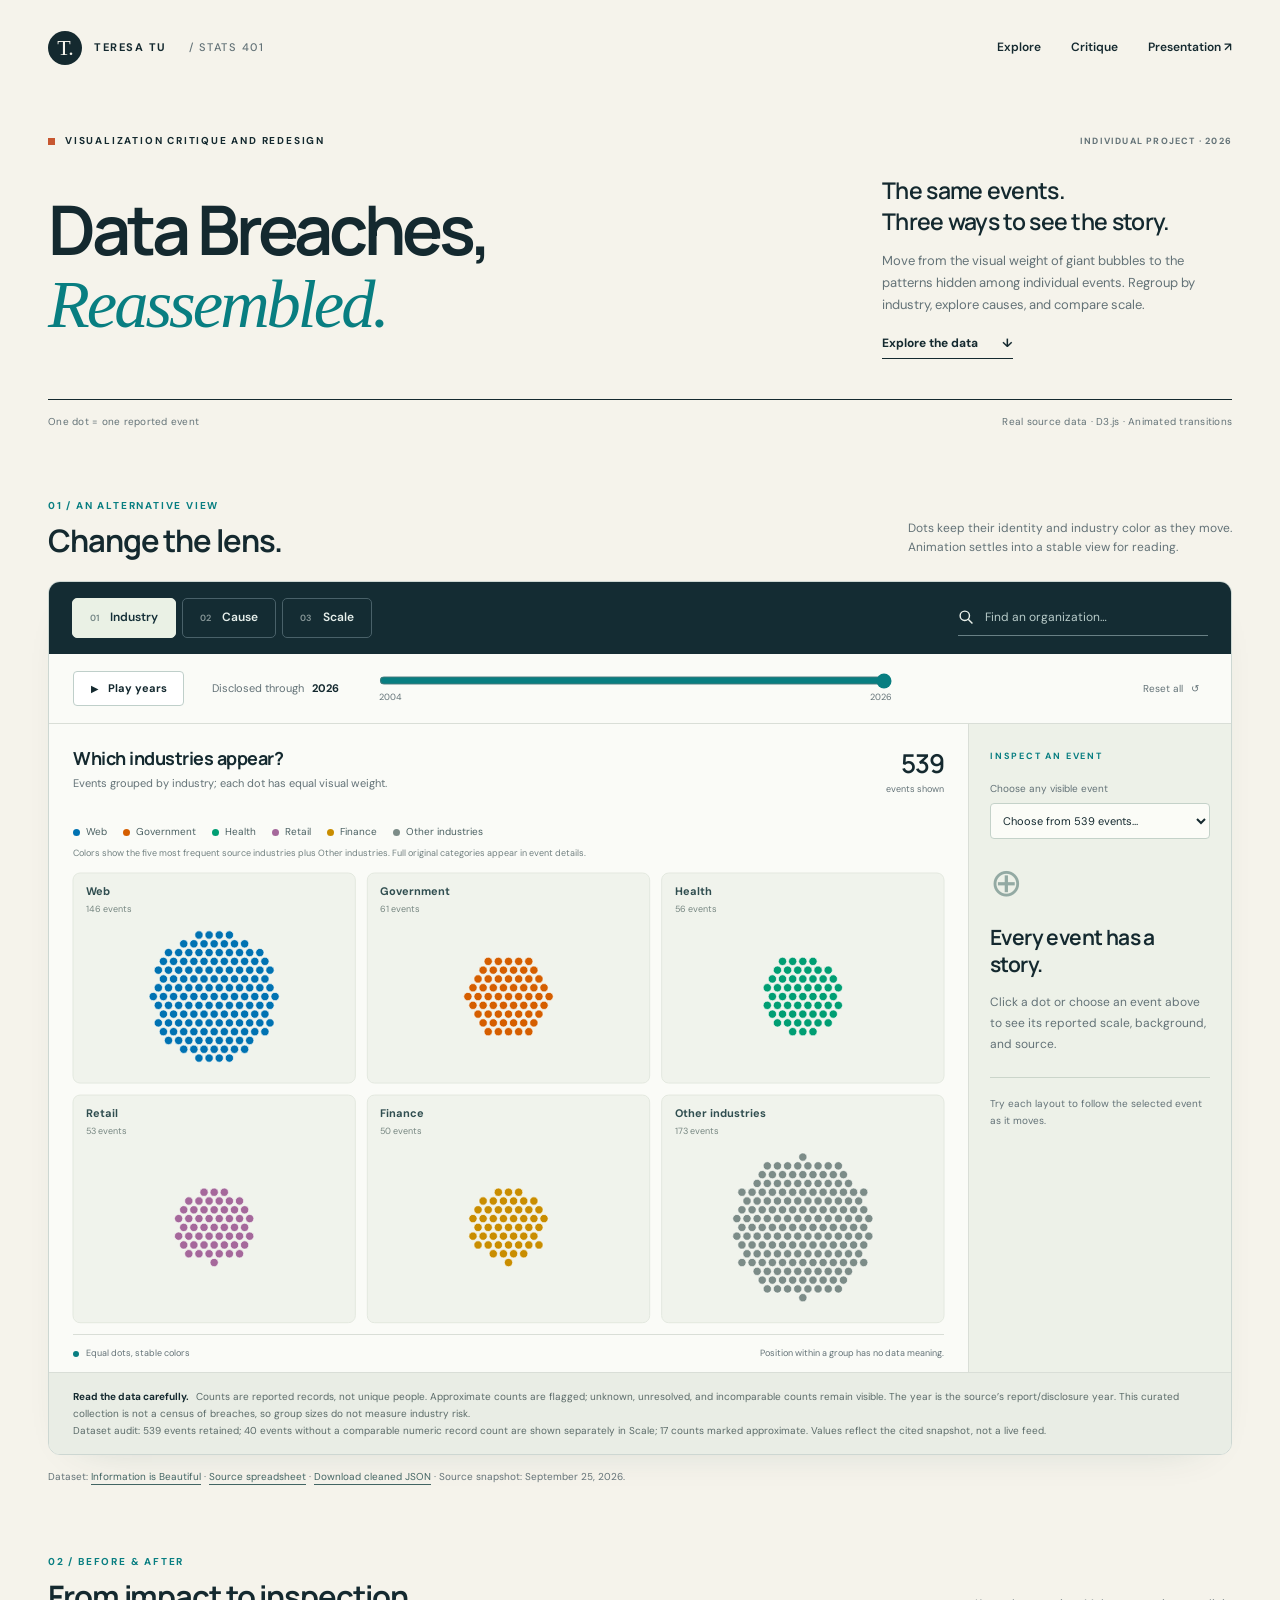
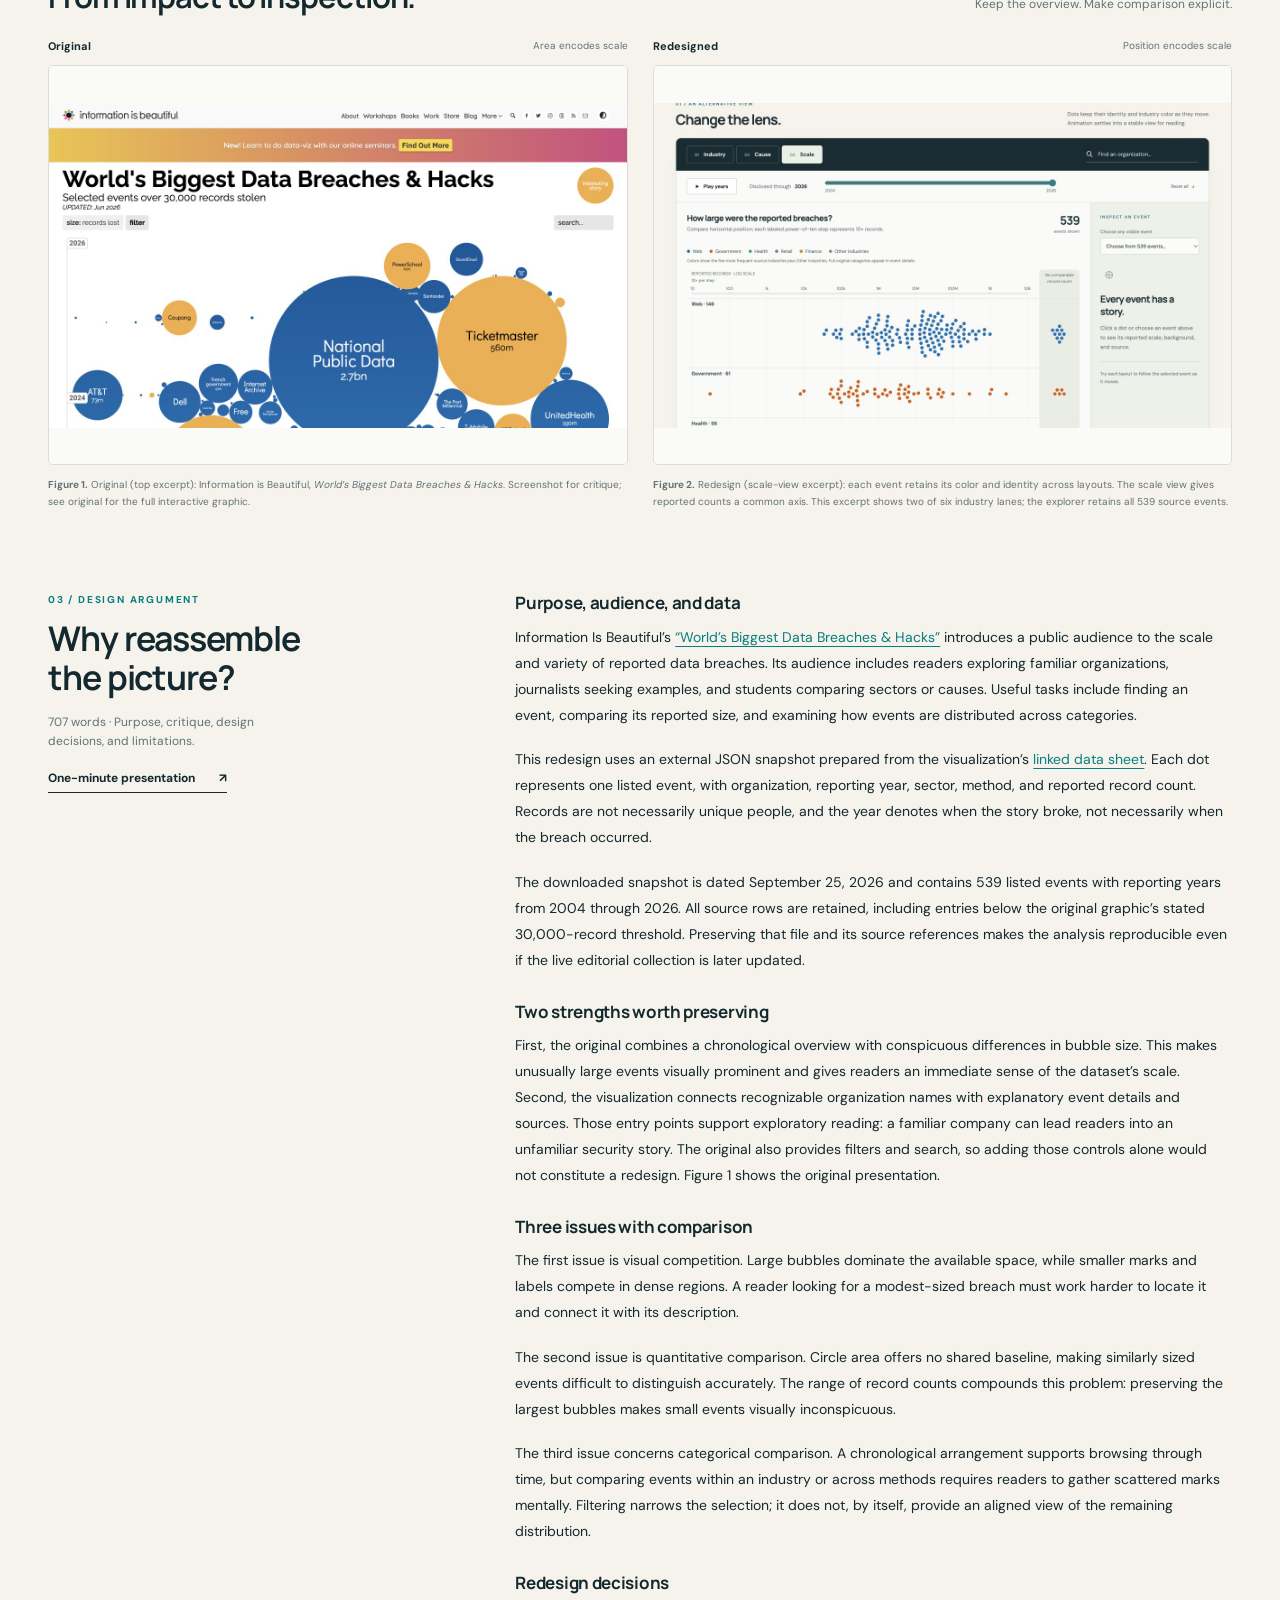
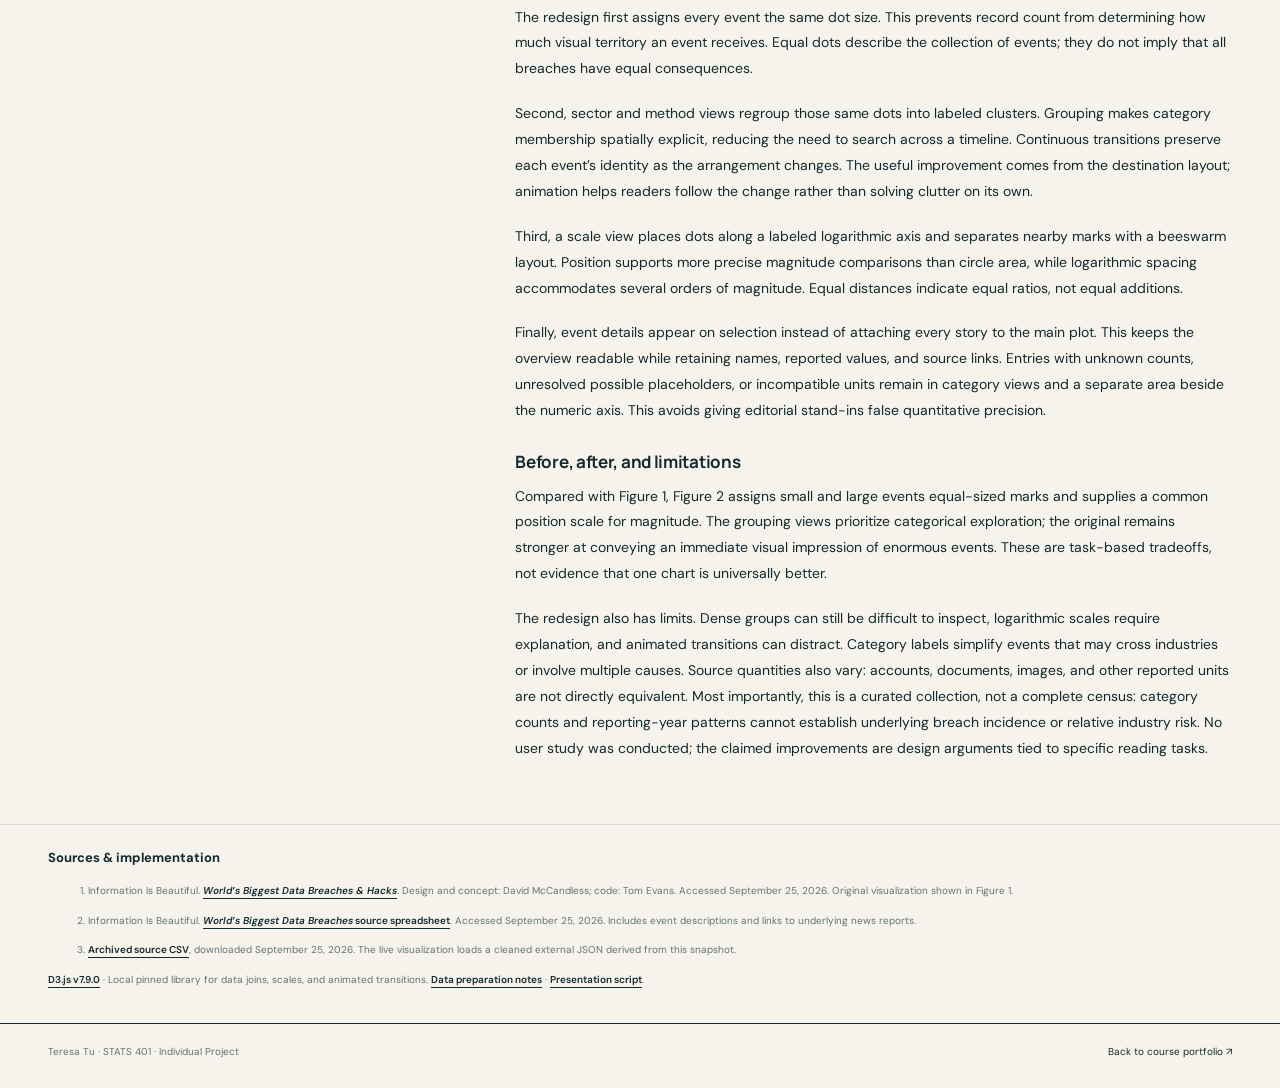
==== individual-project/index.html @ 8e5f8c0d "Add data breach critique, interactive D3 redesign and presentation" ====
<!doctype html>
<html lang="en">
<head>
  <meta charset="utf-8">
  <meta name="viewport" content="width=device-width, initial-scale=1">
  <meta name="description" content="A D3.js critique and redesign of the World's Biggest Data Breaches & Hacks visualization: explore the same events by industry, cause, and scale.">
  <title>Data Breaches, Reassembled · Visualization Critique and Redesign</title>
  <link rel="stylesheet" href="project.css">
  <script defer src="vendor/d3.v7.9.0.min.js"></script>
  <script defer src="visualization.js"></script>
</head>
<body>
  <a class="skip-link" href="#explorer">Skip to interactive visualization</a>
  <header class="site-header wrap">
    <a class="wordmark" href="../"><span class="brand-mark" aria-hidden="true">T.</span> TERESA TU <span class="header-course">/ STATS 401</span></a>
    <nav aria-label="Page"><a href="#explorer">Explore</a><a href="#critique">Critique</a><a href="assets/Teresa_Tu.pdf">Presentation <span aria-hidden="true">↗</span></a></nav>
  </header>
  <main>
    <section class="hero wrap" aria-labelledby="project-title">
      <p class="eyebrow"><span class="tiny-square"></span> Visualization Critique and Redesign <span class="edition">Individual Project · 2026</span></p>
      <div class="hero-grid"><h1 id="project-title">Data Breaches,<br> <em>Reassembled.</em></h1>
        <div class="hero-note"><p class="hero-deck">The same events.<br> Three ways to see the story.</p><p>Move from the visual weight of giant bubbles to the patterns hidden among individual events. Regroup by industry, explore causes, and compare scale.</p><a class="text-link" href="#explorer">Explore the data <span aria-hidden="true">↓</span></a></div>
      </div>
      <div class="hero-rule"><p>One dot = one reported event</p><p>Real source data · D3.js · Animated transitions</p></div>
    </section>

    <section id="explorer" class="explorer-section wrap" aria-labelledby="explorer-heading">
      <div class="section-heading"><div><p class="eyebrow">01 / An alternative view</p><h2 id="explorer-heading">Change the lens.</h2></div><p class="section-deck">Dots keep their identity and industry color as they move.<br> Animation settles into a stable view for reading.</p></div>
      <div class="explorer-shell">
        <div class="explorer-toolbar">
          <div class="view-switch" role="group" aria-label="Visualization layout">
            <button type="button" data-layout="sector" aria-pressed="true"><span>01</span> Industry</button>
            <button type="button" data-layout="method" aria-pressed="false"><span>02</span> Cause</button>
            <button type="button" data-layout="scale" aria-pressed="false"><span>03</span> Scale</button>
          </div>
          <label class="search-field"><span class="sr-only">Search organization, industry, or cause</span><svg aria-hidden="true" width="17" height="17" viewBox="0 0 20 20"><circle cx="8" cy="8" r="5.5" fill="none" stroke="currentColor" stroke-width="1.7"/><path d="m12 12 5 5" stroke="currentColor" stroke-width="1.7"/></svg><input id="search" type="search" placeholder="Find an organization…" autocomplete="off"></label>
        </div>
        <div class="timeline-controls">
          <button type="button" id="play-button" class="play-button" aria-label="Play through disclosure years"><span aria-hidden="true">▶</span> Play years</button>
          <div class="year-control"><label for="year-slider">Disclosed through <output id="year-label" for="year-slider">—</output></label><input id="year-slider" type="range" min="2004" max="2026" value="2026" step="1"><div class="range-extents"><span id="year-min">2004</span><span id="year-max">2026</span></div></div>
          <button type="button" class="reset-button" id="reset-button">Reset all <span aria-hidden="true">↺</span></button>
        </div>
        <div class="explorer-body">
          <div class="chart-column">
            <div class="chart-topline"><div><h3 id="view-title">Which industries appear?</h3><p id="view-description">Events grouped by industry; each dot has equal visual weight.</p></div><div class="count-badge"><strong id="event-count">—</strong><span id="count-label">events shown</span></div></div>
            <div id="sector-legend" class="legend" aria-label="Industry colors"></div>
            <p class="grouping-note" id="grouping-note"></p>
            <div class="chart-stage" id="chart-stage"><svg id="breach-chart" role="img" aria-labelledby="chart-svg-title chart-svg-description"><title id="chart-svg-title">Data breach events grouped by industry</title><desc id="chart-svg-description">Use the event dropdown alongside this chart to inspect the data with a keyboard.</desc></svg><div id="chart-status" class="chart-status" role="status">Loading the source dataset…</div></div>
            <div class="chart-footnote"><span><i class="mini-dot" aria-hidden="true"></i> Equal dots, stable colors</span><span id="position-note">Position within a group has no data meaning.</span></div>
          </div>
          <aside class="detail-panel" aria-labelledby="detail-heading">
            <p class="eyebrow">Inspect an event</p><label for="event-select" class="select-label">Choose any visible event</label><select id="event-select"><option value="">Select an organization…</option></select>
            <div id="event-detail" class="event-detail"><div class="detail-empty"><span class="detail-crosshair" aria-hidden="true">⊕</span><h3 id="detail-heading">Every event has a story.</h3><p>Click a dot or choose an event above to see its reported scale, background, and source.</p><p class="detail-tip">Try each layout to follow the selected event as it moves.</p></div></div>
          </aside>
        </div>
        <div class="data-note"><strong>Read the data carefully.</strong> Counts are reported records, not unique people. Approximate counts are flagged; unknown, unresolved, and incomparable counts remain visible. The year is the source’s report/disclosure year. This curated collection is not a census of breaches, so group sizes do not measure industry risk.<span id="data-audit-note"></span></div>
        <div class="live-status sr-only" id="live-status" role="status" aria-live="polite" aria-atomic="true"></div>
      </div>
      <p class="source-line">Dataset: <a href="https://informationisbeautiful.net/visualizations/worlds-biggest-data-breaches-hacks/" target="_blank" rel="noopener noreferrer">Information is Beautiful</a> · <a href="https://docs.google.com/spreadsheets/d/1i0oIJJMRG-7t1GT-mr4smaTTU7988yXVz8nPlwaJ8Xk/edit#gid=2" target="_blank" rel="noopener noreferrer">Source spreadsheet</a> · <a href="data/breaches.json">Download cleaned JSON</a> · <span id="snapshot-date">Local source snapshot, September 2026.</span></p>
    </section>

    <section class="comparison-section wrap" aria-labelledby="comparison-heading">
      <div class="section-heading"><div><p class="eyebrow">02 / Before & after</p><h2 id="comparison-heading">From impact to inspection.</h2></div><p class="section-deck">Keep the overview. Make comparison explicit.</p></div>
      <div class="comparison-grid"><figure><div class="figure-label"><span>Original</span><span>Area encodes scale</span></div><a href="https://informationisbeautiful.net/visualizations/worlds-biggest-data-breaches-hacks/" target="_blank" rel="noopener noreferrer"><img src="assets/original-chart.png" alt="Screenshot of Information is Beautiful's original dense bubble visualization of data breaches, with large bubbles dominating the display." loading="lazy"></a><figcaption><strong>Figure 1.</strong> Original (top excerpt): Information is Beautiful, <cite>World’s Biggest Data Breaches & Hacks</cite>. Screenshot for critique; see original for the full interactive graphic.</figcaption></figure><figure><div class="figure-label"><span>Redesigned</span><span>Position encodes scale</span></div><a href="#explorer"><img src="assets/redesign-scale.png" alt="Screenshot of the redesigned scale view: equally sized breach events positioned on a logarithmic records axis and separated into industry lanes." loading="lazy"></a><figcaption><strong>Figure 2.</strong> Redesign (scale-view excerpt): each event retains its color and identity across layouts. The scale view gives reported counts a common axis. This excerpt shows two of six industry lanes; the explorer retains all 539 source events.</figcaption></figure></div>
    </section>

    <section id="critique" class="report-section wrap" aria-labelledby="critique-heading"><div class="report-heading"><p class="eyebrow">03 / Design argument</p><h2 id="critique-heading">Why reassemble<br> the picture?</h2><p>707 words · Purpose, critique, design decisions, and limitations.</p><a class="text-link" href="assets/Teresa_Tu.pdf">One-minute presentation <span aria-hidden="true">↗</span></a></div><div id="report-slot" class="report-copy"><!-- Report body: 707 words, excluding headings and references. -->
<article class="project-report" aria-label="Visualization critique and redesign report">
  <section class="report-part">
    <h3>Purpose, audience, and data</h3>
    <p>Information Is Beautiful’s <a href="https://informationisbeautiful.net/visualizations/worlds-biggest-data-breaches-hacks/" target="_blank" rel="noopener noreferrer">“World’s Biggest Data Breaches &amp; Hacks”</a> introduces a public audience to the scale and variety of reported data breaches. Its audience includes readers exploring familiar organizations, journalists seeking examples, and students comparing sectors or causes. Useful tasks include finding an event, comparing its reported size, and examining how events are distributed across categories.</p>
    <p>This redesign uses an external JSON snapshot prepared from the visualization’s <a href="https://docs.google.com/spreadsheets/d/1i0oIJJMRG-7t1GT-mr4smaTTU7988yXVz8nPlwaJ8Xk/edit" target="_blank" rel="noopener noreferrer">linked data sheet</a>. Each dot represents one listed event, with organization, reporting year, sector, method, and reported record count. Records are not necessarily unique people, and the year denotes when the story broke, not necessarily when the breach occurred.</p>
    <p>The downloaded snapshot is dated September 25, 2026 and contains 539 listed events with reporting years from 2004 through 2026. All source rows are retained, including entries below the original graphic’s stated 30,000-record threshold. Preserving that file and its source references makes the analysis reproducible even if the live editorial collection is later updated.</p>
  </section>

  <section class="report-part">
    <h3>Two strengths worth preserving</h3>
    <p>First, the original combines a chronological overview with conspicuous differences in bubble size. This makes unusually large events visually prominent and gives readers an immediate sense of the dataset’s scale. Second, the visualization connects recognizable organization names with explanatory event details and sources. Those entry points support exploratory reading: a familiar company can lead readers into an unfamiliar security story. The original also provides filters and search, so adding those controls alone would not constitute a redesign. Figure 1 shows the original presentation.</p>
  </section>

  <section class="report-part">
    <h3>Three issues with comparison</h3>
    <p>The first issue is visual competition. Large bubbles dominate the available space, while smaller marks and labels compete in dense regions. A reader looking for a modest-sized breach must work harder to locate it and connect it with its description.</p>
    <p>The second issue is quantitative comparison. Circle area offers no shared baseline, making similarly sized events difficult to distinguish accurately. The range of record counts compounds this problem: preserving the largest bubbles makes small events visually inconspicuous.</p>
    <p>The third issue concerns categorical comparison. A chronological arrangement supports browsing through time, but comparing events within an industry or across methods requires readers to gather scattered marks mentally. Filtering narrows the selection; it does not, by itself, provide an aligned view of the remaining distribution.</p>
  </section>

  <section class="report-part">
    <h3>Redesign decisions</h3>
    <p>The redesign first assigns every event the same dot size. This prevents record count from determining how much visual territory an event receives. Equal dots describe the collection of events; they do not imply that all breaches have equal consequences.</p>
    <p>Second, sector and method views regroup those same dots into labeled clusters. Grouping makes category membership spatially explicit, reducing the need to search across a timeline. Continuous transitions preserve each event’s identity as the arrangement changes. The useful improvement comes from the destination layout; animation helps readers follow the change rather than solving clutter on its own.</p>
    <p>Third, a scale view places dots along a labeled logarithmic axis and separates nearby marks with a beeswarm layout. Position supports more precise magnitude comparisons than circle area, while logarithmic spacing accommodates several orders of magnitude. Equal distances indicate equal ratios, not equal additions.</p>
    <p>Finally, event details appear on selection instead of attaching every story to the main plot. This keeps the overview readable while retaining names, reported values, and source links. Entries with unknown counts, unresolved possible placeholders, or incompatible units remain in category views and a separate area beside the numeric axis. This avoids giving editorial stand-ins false quantitative precision.</p>
  </section>

  <section class="report-part">
    <h3>Before, after, and limitations</h3>
    <p>Compared with Figure 1, Figure 2 assigns small and large events equal-sized marks and supplies a common position scale for magnitude. The grouping views prioritize categorical exploration; the original remains stronger at conveying an immediate visual impression of enormous events. These are task-based tradeoffs, not evidence that one chart is universally better.</p>
    <p>The redesign also has limits. Dense groups can still be difficult to inspect, logarithmic scales require explanation, and animated transitions can distract. Category labels simplify events that may cross industries or involve multiple causes. Source quantities also vary: accounts, documents, images, and other reported units are not directly equivalent. Most importantly, this is a curated collection, not a complete census: category counts and reporting-year patterns cannot establish underlying breach incidence or relative industry risk. No user study was conducted; the claimed improvements are design arguments tied to specific reading tasks.</p>
  </section>
</article></div></section>
    <section class="references-section wrap" aria-labelledby="references-heading"><h2 id="references-heading">Sources & implementation</h2><div id="references-slot">

    <ol>
      <li>Information Is Beautiful. <a href="https://informationisbeautiful.net/visualizations/worlds-biggest-data-breaches-hacks/" target="_blank" rel="noopener noreferrer"><cite>World’s Biggest Data Breaches &amp; Hacks</cite></a>. Design and concept: David McCandless; code: Tom Evans. Accessed September 25, 2026. Original visualization shown in Figure 1.</li>
      <li>Information Is Beautiful. <a href="https://docs.google.com/spreadsheets/d/1i0oIJJMRG-7t1GT-mr4smaTTU7988yXVz8nPlwaJ8Xk/edit" target="_blank" rel="noopener noreferrer"><cite>World’s Biggest Data Breaches</cite> source spreadsheet</a>. Accessed September 25, 2026. Includes event descriptions and links to underlying news reports.</li>
      <li><a href="data/breaches-source-2026-09-25.csv">Archived source CSV</a>, downloaded September 25, 2026. The live visualization loads a cleaned external JSON derived from this snapshot.</li>
    </ol>
  <p><a href="https://d3js.org/">D3.js v7.9.0</a> · Local pinned library for data joins, scales, and animated transitions. <a href="data/README.md">Data preparation notes</a> · <a href="presentation-notes.md">Presentation script</a>.</p></div></section>
  </main>
  <footer class="site-footer wrap"><p>Teresa Tu · STATS 401 · Individual Project</p><a href="../">Back to course portfolio <span aria-hidden="true">↗</span></a></footer>
</body>
</html>
---- individual-project/project.css ----
@import url('https://fonts.googleapis.com/css2?family=DM+Sans:wght@400;450;500;550;600;650;700&family=Manrope:wght@400;500;600;650;700;750;800&display=swap');
:root{--paper:#f5f3eb;--ink:#14292f;--muted:#637277;--line:#d9ded7;--teal:#087e81;--orange:#c75730;--chart:#fafbf7;--dark:#142c33;--serif:Georgia,'Times New Roman',serif;--sans:'DM Sans',Arial,sans-serif;--display:'Manrope',Arial,sans-serif}*{box-sizing:border-box}html{scroll-behavior:smooth;scroll-padding-top:30px}body{margin:0;background:var(--paper);color:var(--ink);font:15px/1.6 var(--sans)}button,input,select{font:inherit}a{color:inherit;text-underline-offset:4px}button,a,input,select{outline-offset:4px}button:focus-visible,a:focus-visible,input:focus-visible,select:focus-visible{outline:3px solid #c75730}button{cursor:pointer}button:disabled{cursor:wait}h1,h2,h3,p,figure{margin:0}h1,h2,h3{line-height:1.15}svg{display:block}.wrap{max-width:1392px;margin:0 auto;padding-left:48px;padding-right:48px}.site-header{display:flex;justify-content:space-between;align-items:center;height:96px}.wordmark{font-size:11px;font-weight:700;letter-spacing:1.5px;text-decoration:none;display:flex;align-items:center;gap:12px}.brand-mark{background:var(--ink);color:var(--paper);font:22px/34px var(--serif);text-align:center;width:34px;height:34px;border-radius:50%;letter-spacing:-1px}.header-course{color:var(--muted);font-weight:500;margin-left:10px}.site-header nav{display:flex;gap:30px;font-size:12px;font-weight:600}.site-header nav a{text-decoration:none}.site-header nav a:hover{color:var(--teal)}.hero{padding-top:38px;padding-bottom:20px}.eyebrow{font-size:10px;line-height:1.4;font-weight:700;letter-spacing:1.8px;text-transform:uppercase}.hero>.eyebrow{display:flex;gap:10px;align-items:center}.tiny-square{width:7px;height:7px;background:var(--orange);display:inline-block}.edition{margin-left:auto;color:var(--muted);font-size:9px;letter-spacing:1.2px}.hero-grid{display:grid;grid-template-columns:1.6fr 1fr;gap:60px;padding-top:27px;padding-bottom:40px;align-items:center}h1{font-family:var(--display);font-size:clamp(42px,5.35vw,78px);line-height:1.06;font-weight:650;letter-spacing:-4px}h1 em{font-family:var(--serif);font-weight:400;color:var(--teal);letter-spacing:-3px}.hero-note{max-width:350px;margin-left:auto}.hero-deck{font:600 23px/1.35 var(--display);letter-spacing:-.7px;margin-bottom:13px}.hero-note>p:nth-child(2){font-size:13px;color:var(--muted);line-height:1.7}.text-link{font-size:12px;display:inline-flex;gap:24px;align-items:center;margin-top:18px;font-weight:700;text-decoration:none;border-bottom:1px solid var(--ink);padding-bottom:4px}.hero-rule{display:flex;justify-content:space-between;border-top:1px solid var(--ink);padding-top:14px;color:var(--muted);font-size:10px;letter-spacing:.25px}.section-heading{display:flex;justify-content:space-between;gap:40px;align-items:end;margin-bottom:23px}.section-heading .eyebrow{color:var(--teal);margin-bottom:10px}h2{font-family:var(--display);font-weight:650;font-size:31px;letter-spacing:-1.1px}.section-deck{font-size:12px;color:var(--muted);line-height:1.65}.explorer-section{padding-top:49px;scroll-margin-top:15px}.explorer-shell{border:1px solid #cdd7d2;background:var(--chart);border-radius:12px;overflow:hidden;box-shadow:0 15px 45px -35px #143e3b4d}.explorer-toolbar{background:var(--dark);display:flex;align-items:center;justify-content:space-between;gap:24px;padding:16px 23px}.view-switch{display:flex;gap:6px}.view-switch button{background:none;border:1px solid #496169;border-radius:5px;color:#e6efeb;font-size:12px;line-height:1.3;padding:11px 17px;font-weight:600;transition:background .15s}.view-switch button span{font-size:9px;opacity:.55;margin-right:8px}.view-switch button[aria-pressed=true]{background:#eaf1e5;color:#153038;border-color:#eaf1e5}.view-switch button:hover{border-color:#bacfc7}.search-field{display:flex;gap:8px;align-items:center;border-bottom:1px solid #688085;color:#eaf0ea;padding:7px 0;max-width:250px}.search-field input{border:0;background:none;color:#fff;min-width:0;width:225px;font-size:12px}.search-field input::placeholder{color:#b8cbc9}.search-field input:focus{outline:none}.search-field:focus-within{border-color:white}.timeline-controls{display:flex;gap:28px;align-items:center;padding:17px 24px;border-bottom:1px solid var(--line)}.play-button{min-width:111px;padding:8px 10px;background:white;border:1px solid #bfcfca;border-radius:4px;font-size:11px;font-weight:700;white-space:nowrap;color:var(--ink)}.play-button span{font-size:9px;margin-right:7px}.year-control{flex:1;max-width:680px;display:grid;grid-template-columns:150px 1fr;align-items:center;gap:0 17px}.year-control label{font-size:11px;color:var(--muted);grid-row:1/3}.year-control output{font-weight:700;color:var(--ink);margin-left:5px}.year-control input{width:100%;accent-color:var(--teal);height:15px;margin:0;cursor:pointer}.range-extents{display:flex;justify-content:space-between;font-size:9px;line-height:1.3;color:var(--muted);margin-top:4px;grid-column:2}.reset-button{border:0;background:none;font-size:10px;color:var(--muted);padding:8px;margin-left:auto;white-space:nowrap}.reset-button span{margin-left:5px}.explorer-body{display:grid;grid-template-columns:minmax(0,1fr) 263px}.chart-column{padding:24px 24px 0;min-width:0}.chart-topline{display:flex;justify-content:space-between;gap:15px;align-items:start;min-height:59px}.chart-topline h3{font-family:var(--display);font-size:18px;font-weight:700;letter-spacing:-.5px}.chart-topline p{font-size:11px;color:var(--muted);margin-top:7px;line-height:1.4;max-width:510px}.count-badge{display:flex;flex-direction:column;text-align:right;flex-shrink:0;line-height:1.2}.count-badge strong{font-family:var(--display);font-size:26px;font-weight:600;letter-spacing:-1px}.count-badge span{font-size:9px;color:var(--muted);margin-top:4px}.legend{display:flex;flex-wrap:wrap;gap:7px 16px;margin-top:17px;font-size:10px;color:#4a6062}.legend-item{display:flex;align-items:center;gap:6px}.legend-dot{width:7px;height:7px;border-radius:50%;flex-shrink:0}.grouping-note{font-size:9px;color:#718080;margin-top:6px}.chart-stage{position:relative;margin-top:12px;min-height:350px}#breach-chart{width:100%;height:auto;overflow:visible}.chart-status{position:absolute;inset:50% 15px auto;text-align:center;transform:translateY(-50%);font-size:13px;color:var(--muted)}.chart-status[hidden]{display:none}.chart-footnote{display:flex;gap:14px;justify-content:space-between;align-items:center;border-top:1px solid var(--line);margin-top:12px;padding:11px 0;font-size:9px;color:var(--muted)}.chart-footnote>span:first-child{display:flex;align-items:center;gap:7px;white-space:nowrap}.mini-dot{width:6px;height:6px;border-radius:50%;background:var(--teal)}.detail-panel{border-left:1px solid var(--line);background:#edf1e8;padding:26px 21px;color:var(--ink)}.detail-panel>.eyebrow{font-size:9px;color:var(--teal);margin-bottom:18px}.select-label{font-size:10px;display:block;margin-bottom:6px;color:var(--muted)}#event-select{max-width:100%;width:100%;padding:9px 8px;background:#fbfcf7;border:1px solid #c4d2c9;border-radius:4px;color:var(--ink);font-size:11px;cursor:pointer}.event-detail{padding-top:24px}.detail-empty .detail-crosshair{font:39px/1 var(--serif);font-weight:400;color:#93aaa3;display:block;margin-bottom:22px}.event-detail h3{font:650 21px/1.3 var(--display);letter-spacing:-.6px;overflow-wrap:anywhere}.detail-empty p{font-size:12px;color:var(--muted);line-height:1.75;margin-top:13px}.detail-empty .detail-tip{font-size:10px;padding-top:17px;margin-top:22px;border-top:1px solid #cbd5ca}.event-meta{font-size:9px;color:var(--teal);text-transform:uppercase;letter-spacing:1px;margin-bottom:8px}.detail-number{font-family:var(--display);font-size:29px;font-weight:650;letter-spacing:-1px;line-height:1.1;margin-top:19px;overflow-wrap:anywhere}.detail-number-label{font-size:10px;color:var(--muted);margin:4px 0 17px}.detail-tags{display:flex;flex-wrap:wrap;gap:6px;margin-bottom:19px}.detail-tags span{font-size:9px;background:#fff9;border:1px solid #cfdbcc;border-radius:3px;padding:3px 7px}.detail-story{font-size:11px;line-height:1.7;max-height:230px;overflow-y:auto;scrollbar-width:thin}.detail-sources{font-size:10px;margin-top:20px;padding-top:12px;border-top:1px solid #cbd5ca}.detail-sources a{display:block;margin-top:5px;overflow-wrap:anywhere}.detail-caveat{font-size:10px;line-height:1.6;color:#8d4c29;margin-bottom:15px}.data-note{padding:15px 24px;background:#e9ede5;border-top:1px solid var(--line);font-size:10px;line-height:1.7;color:#5b6b69}.data-note strong{font-weight:700;color:var(--ink);margin-right:4px}.data-note span{display:block}.source-line{font-size:10px;line-height:1.8;margin-top:13px;color:var(--muted)}.source-line a{color:#426563}.comparison-section{padding-top:69px}.comparison-grid{display:grid;grid-template-columns:1fr 1fr;gap:25px}.figure-label{display:flex;justify-content:space-between;align-items:center;font-size:11px;font-weight:700;padding-bottom:10px}.figure-label span:last-child{font-weight:400;color:var(--muted);font-size:10px}.comparison-grid figure>a{display:block;border:1px solid var(--line);border-radius:5px;overflow:hidden;background:white}.comparison-grid img{display:block;width:100%;aspect-ratio:1.45;object-fit:contain;object-position:center;background:#fafbf7}.comparison-grid figcaption{font-size:10px;line-height:1.7;color:var(--muted);margin-top:11px}.report-section{display:grid;grid-template-columns:1fr 1.85fr;gap:80px;padding-top:83px;padding-bottom:63px}.report-heading .eyebrow{color:var(--teal);margin-bottom:12px}.report-heading h2{font-size:34px}.report-heading>p:not(.eyebrow){font-size:12px;color:var(--muted);margin-top:15px;max-width:210px}.report-copy{font-size:14px;line-height:1.85}.report-copy p+p{margin-top:19px}.report-copy h3{font-family:var(--display);font-size:17px;font-weight:700;letter-spacing:-.3px;margin:26px 0 12px}.report-copy h3:first-child{margin-top:0}.report-copy a{color:var(--teal)}.report-copy .word-count{font-size:10px;color:var(--muted);margin-bottom:14px}.references-section{padding-top:26px;padding-bottom:35px;border-top:1px solid var(--line)}.references-section h2{font-family:var(--sans);font-size:13px;font-weight:700;letter-spacing:0;margin-bottom:16px}#references-slot{display:grid;grid-template-columns:repeat(3,1fr);gap:25px;font-size:10px;line-height:1.75;color:var(--muted)}#references-slot a{font-weight:600;color:var(--ink)}.site-footer{display:flex;justify-content:space-between;border-top:1px solid var(--ink);padding-top:20px;padding-bottom:28px;font-size:10px;color:var(--muted)}.site-footer a{text-decoration:none;color:var(--ink)}.skip-link{position:fixed;left:10px;top:-100px;background:var(--ink);color:white;padding:10px 15px;z-index:10}.skip-link:focus{top:10px}.sr-only{position:absolute;width:1px;height:1px;padding:0;margin:-1px;overflow:hidden;clip:rect(0,0,0,0);white-space:nowrap;border:0}.chart-group-label{font-family:var(--sans);font-size:11px;font-weight:700;fill:#304e50}.chart-group-count{font-family:var(--sans);font-size:9px;font-weight:400;fill:#768681}.chart-group-box{fill:#f0f3ec;stroke:#e3e8df;stroke-width:1}.chart-dot{cursor:pointer;stroke:#fafbf7;stroke-width:.7}.chart-dot.is-selected{stroke:var(--ink);stroke-width:2.2}.selection-halo{fill:none;stroke:var(--ink);stroke-width:1;pointer-events:none}.scale-axis text{font-family:var(--sans);font-size:9px;fill:#637774}.scale-axis .domain{stroke:#aebdb6}.scale-axis .tick line{stroke:#c4d1ca}.scale-grid line{stroke:#e1e7de;stroke-dasharray:2,4}.scale-lane-rule{stroke:#e0e7de;stroke-width:1}.scale-axis-label{font:9px var(--sans);fill:#647975}.selected-caption{font:600 10px var(--sans);fill:#173838;paint-order:stroke;stroke:#fafbf7;stroke-width:4px;stroke-linejoin:round}.unknown-band{fill:#e8ede2}.no-data-note{font:12px var(--sans);fill:#657871}.error-panel{color:#9b3829}.chart-dot:focus{outline:none}.chart-tooltip{position:absolute;pointer-events:none;padding:8px 11px;background:var(--dark);color:white;max-width:235px;border-radius:4px;font-size:10px;line-height:1.55;box-shadow:0 3px 15px #0024;z-index:4}.chart-tooltip[hidden]{display:none}.chart-tooltip strong{font-size:11px}.chart-tooltip .tip-small{opacity:.7}
@media(min-width:1440px){.wrap{max-width:1450px;padding-left:60px;padding-right:60px}}@media(max-width:1100px){.wrap{padding-left:30px;padding-right:30px}.hero-grid{gap:30px}.explorer-body{grid-template-columns:minmax(0,1fr) 230px}.detail-panel{padding-left:17px;padding-right:17px}.chart-column{padding-left:18px;padding-right:18px}.view-switch button{padding:10px 13px}.year-control{grid-template-columns:140px 1fr}.report-section{gap:50px}.hero-note{max-width:300px}}@media(max-width:850px){.site-header{height:80px}.header-course{display:none}.hero-grid{grid-template-columns:1.4fr 1fr;gap:24px}h1{font-size:48px;letter-spacing:-2.5px}h1 em{letter-spacing:-2px}.hero-deck{font-size:19px}.hero-note>p:nth-child(2){font-size:12px}.hero-grid{padding-bottom:27px}.section-deck{max-width:260px;font-size:11px}.explorer-body{grid-template-columns:1fr}.detail-panel{border-left:0;border-top:1px solid var(--line);display:grid;grid-template-columns:210px 1fr;gap:0 25px;padding:20px 24px}.detail-panel>.eyebrow{grid-column:1;margin-bottom:8px}.detail-panel>.select-label{grid-column:1}.detail-panel>select{grid-column:1;align-self:start}.event-detail{grid-column:2;grid-row:1/5;padding:0}.detail-empty .detail-crosshair{display:none}.detail-empty h3{font-size:18px}.detail-empty p{font-size:11px;margin-top:7px}.detail-empty .detail-tip{margin-top:8px;padding-top:8px;font-size:9px}.detail-number{margin-top:12px;font-size:24px}.detail-number-label{margin-bottom:10px}.detail-story{max-height:125px}.detail-tags{margin-bottom:10px}.detail-sources{margin-top:10px}.explorer-toolbar{padding:15px 18px}.search-field{max-width:205px}.search-field input{width:180px}.timeline-controls{gap:18px}.year-control{grid-template-columns:135px 1fr}.report-section{grid-template-columns:1fr 1.7fr;gap:30px}.report-heading h2{font-size:28px}.report-copy{font-size:13px}#references-slot{grid-template-columns:1fr 1fr}.hero-rule{font-size:9px}}@media(max-width:600px){.wrap{padding-left:20px;padding-right:20px}.site-header nav{gap:15px;font-size:10px}.wordmark{font-size:9px;gap:8px;letter-spacing:1px}.brand-mark{width:29px;height:29px;line-height:29px}.hero{padding-top:25px}.hero>.eyebrow{font-size:8px;letter-spacing:1.2px}.edition{display:none}.hero-grid{grid-template-columns:1fr;padding-top:23px;gap:24px}h1{font-size:50px}.hero-note{margin:0;max-width:100%}.hero-deck{font-size:19px}.hero-deck br{display:none}.hero-note>p:nth-child(2){max-width:370px}.hero-note .text-link{margin-top:12px}.hero-rule{gap:20px}.hero-rule p:last-child{text-align:right}.explorer-section{padding-top:31px}.section-heading{display:block;margin-bottom:19px}.section-heading h2{font-size:27px}.section-deck{margin-top:12px;max-width:100%}.section-deck br{display:none}.explorer-toolbar{flex-wrap:wrap;gap:15px;padding:14px}.view-switch{width:100%;gap:5px}.view-switch button{flex:1;padding:10px 7px;font-size:11px}.view-switch button span{margin-right:4px;font-size:8px}.search-field{max-width:100%;width:100%;padding:5px 0}.search-field input{width:100%}.timeline-controls{padding:14px;display:grid;grid-template-columns:1fr auto;gap:13px}.play-button{min-width:100px;justify-self:start}.year-control{grid-column:1/3;grid-row:2;max-width:none;grid-template-columns:125px 1fr;gap:0 10px}.reset-button{grid-row:1;grid-column:2}.chart-column{padding:19px 12px 0}.chart-topline h3{font-size:16px}.chart-topline p{font-size:10px}.count-badge strong{font-size:24px}.legend{font-size:9px;gap:6px 10px}.grouping-note{font-size:8px}.chart-footnote{align-items:start;font-size:8px;gap:10px}.chart-footnote>span:last-child{text-align:right}.detail-panel{display:block;padding:20px}.detail-panel>.eyebrow{margin-bottom:12px}.event-detail{padding-top:20px}.detail-empty p{font-size:12px}.detail-empty .detail-tip{font-size:10px;margin-top:15px;padding-top:12px}.detail-story{max-height:200px}.data-note{padding:13px 17px;font-size:9px}.source-line{font-size:9px}.comparison-section{padding-top:45px}.comparison-grid{grid-template-columns:1fr;gap:24px}.report-section{padding-top:51px;padding-bottom:40px;grid-template-columns:1fr;gap:27px}.report-heading>p:not(.eyebrow){max-width:100%}.report-heading h2 br{display:none}.report-heading .text-link{margin-top:12px}.report-copy{font-size:13px}#references-slot{grid-template-columns:1fr;gap:14px}.site-footer{font-size:9px;gap:25px}.chart-group-label{font-size:10px}.chart-group-count{font-size:8px}}
@media(prefers-reduced-motion:reduce){html{scroll-behavior:auto}*,*::before,*::after{transition-duration:0ms!important;animation-duration:0ms!important}}@media print{body{background:white}.site-header nav,.explorer-toolbar,.timeline-controls,.skip-link{display:none}.wrap{padding:15px 0}.hero{padding-top:0}h1{font-size:46px}.explorer-shell{box-shadow:none}.explorer-body{grid-template-columns:1fr 220px}.report-section{display:block}.report-heading{margin-bottom:20px}.comparison-section,.references-section{break-inside:avoid}.source-line{font-size:9px}.site-footer{display:none}}

.detail-source-fields{font-size:9px;color:#61746b;line-height:1.6;margin:-7px 0 13px}

.project-report > .report-part + .report-part { margin-top: 28px; }
#references-slot { display: block; }
#references-slot li { margin-bottom: 12px; }
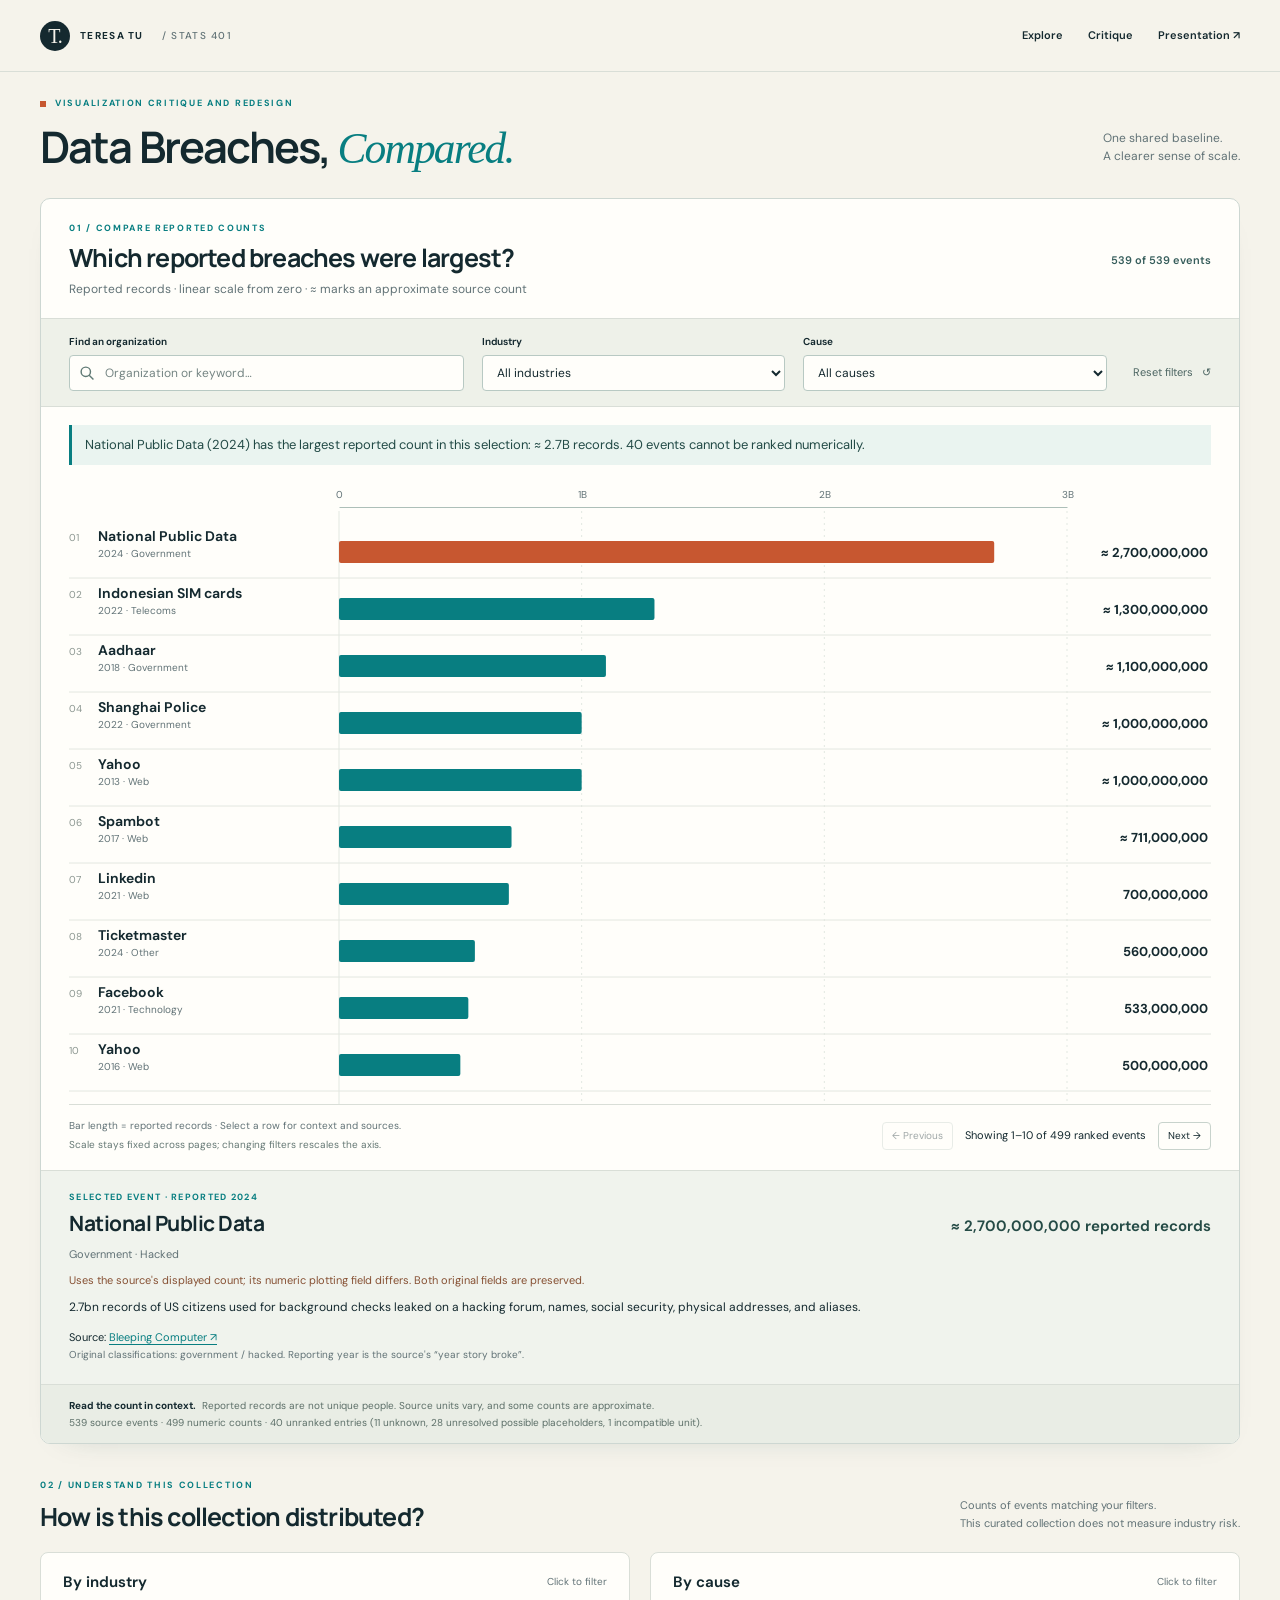
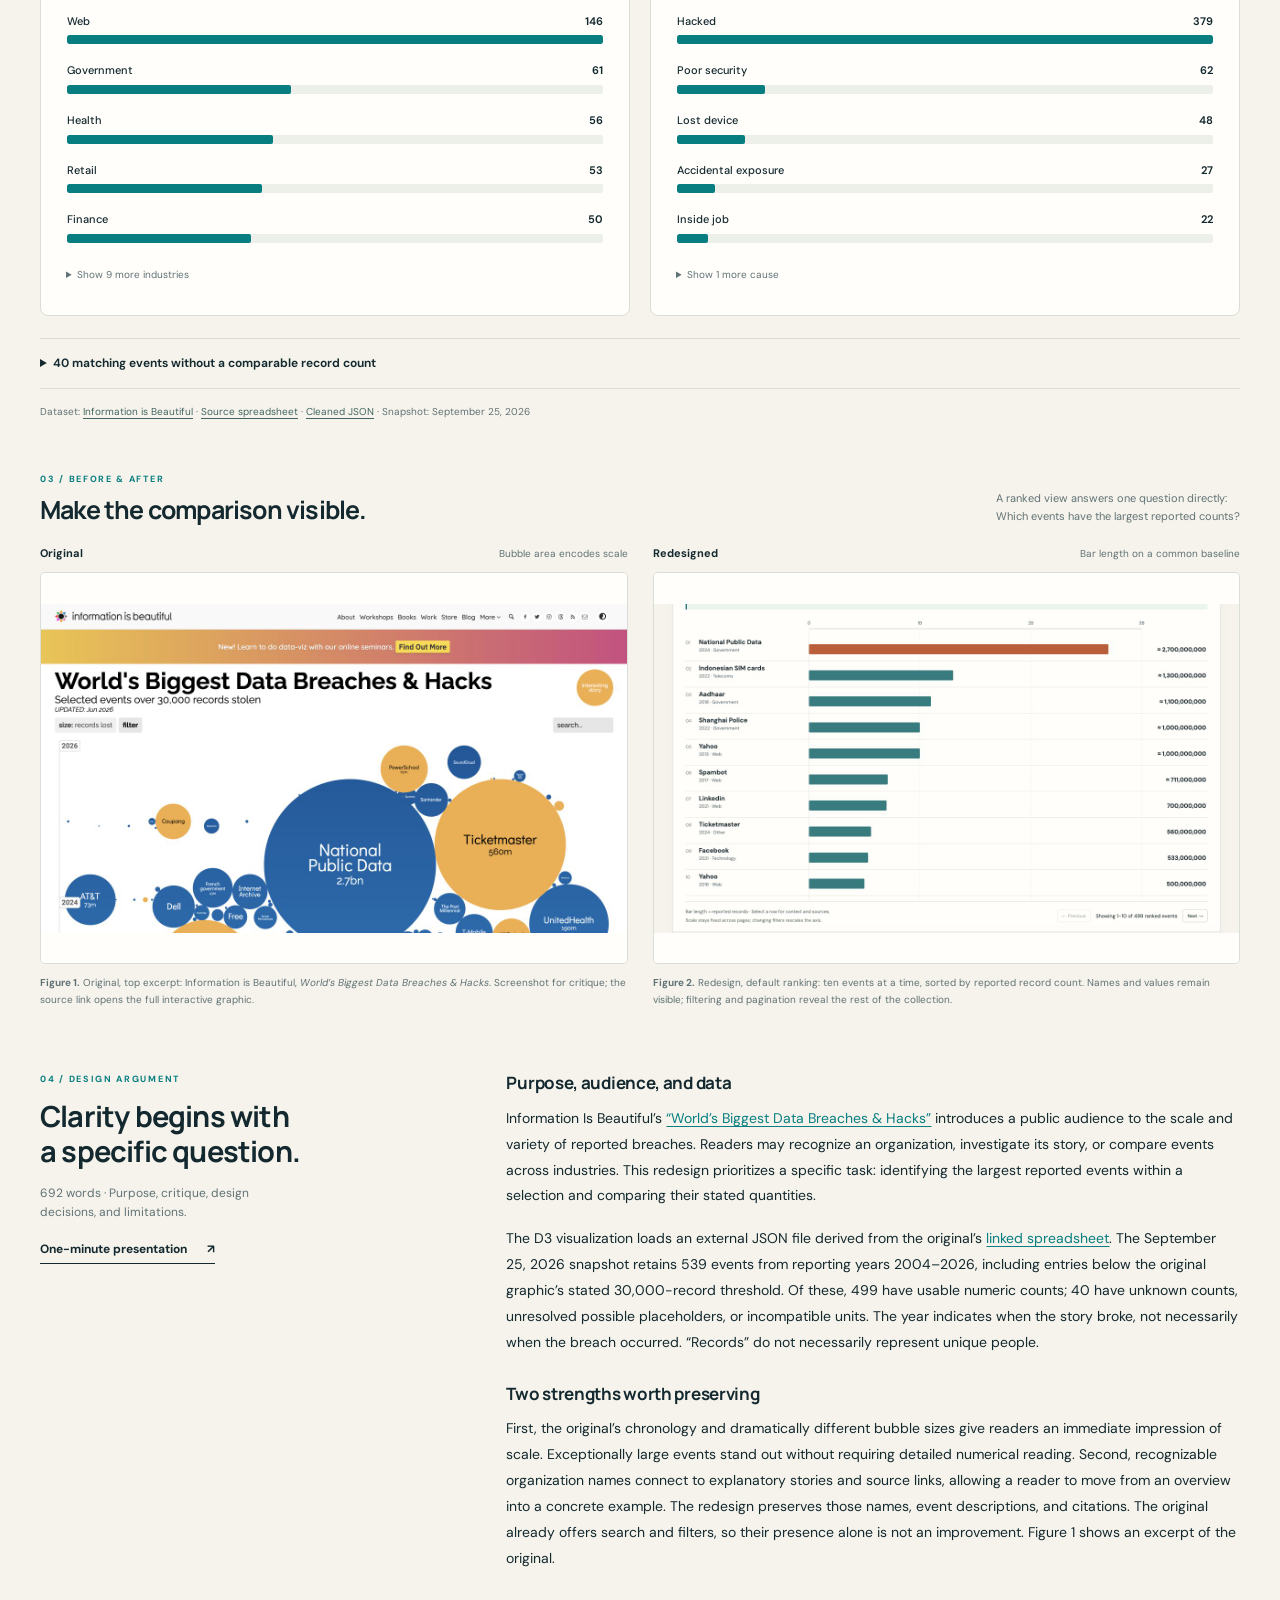
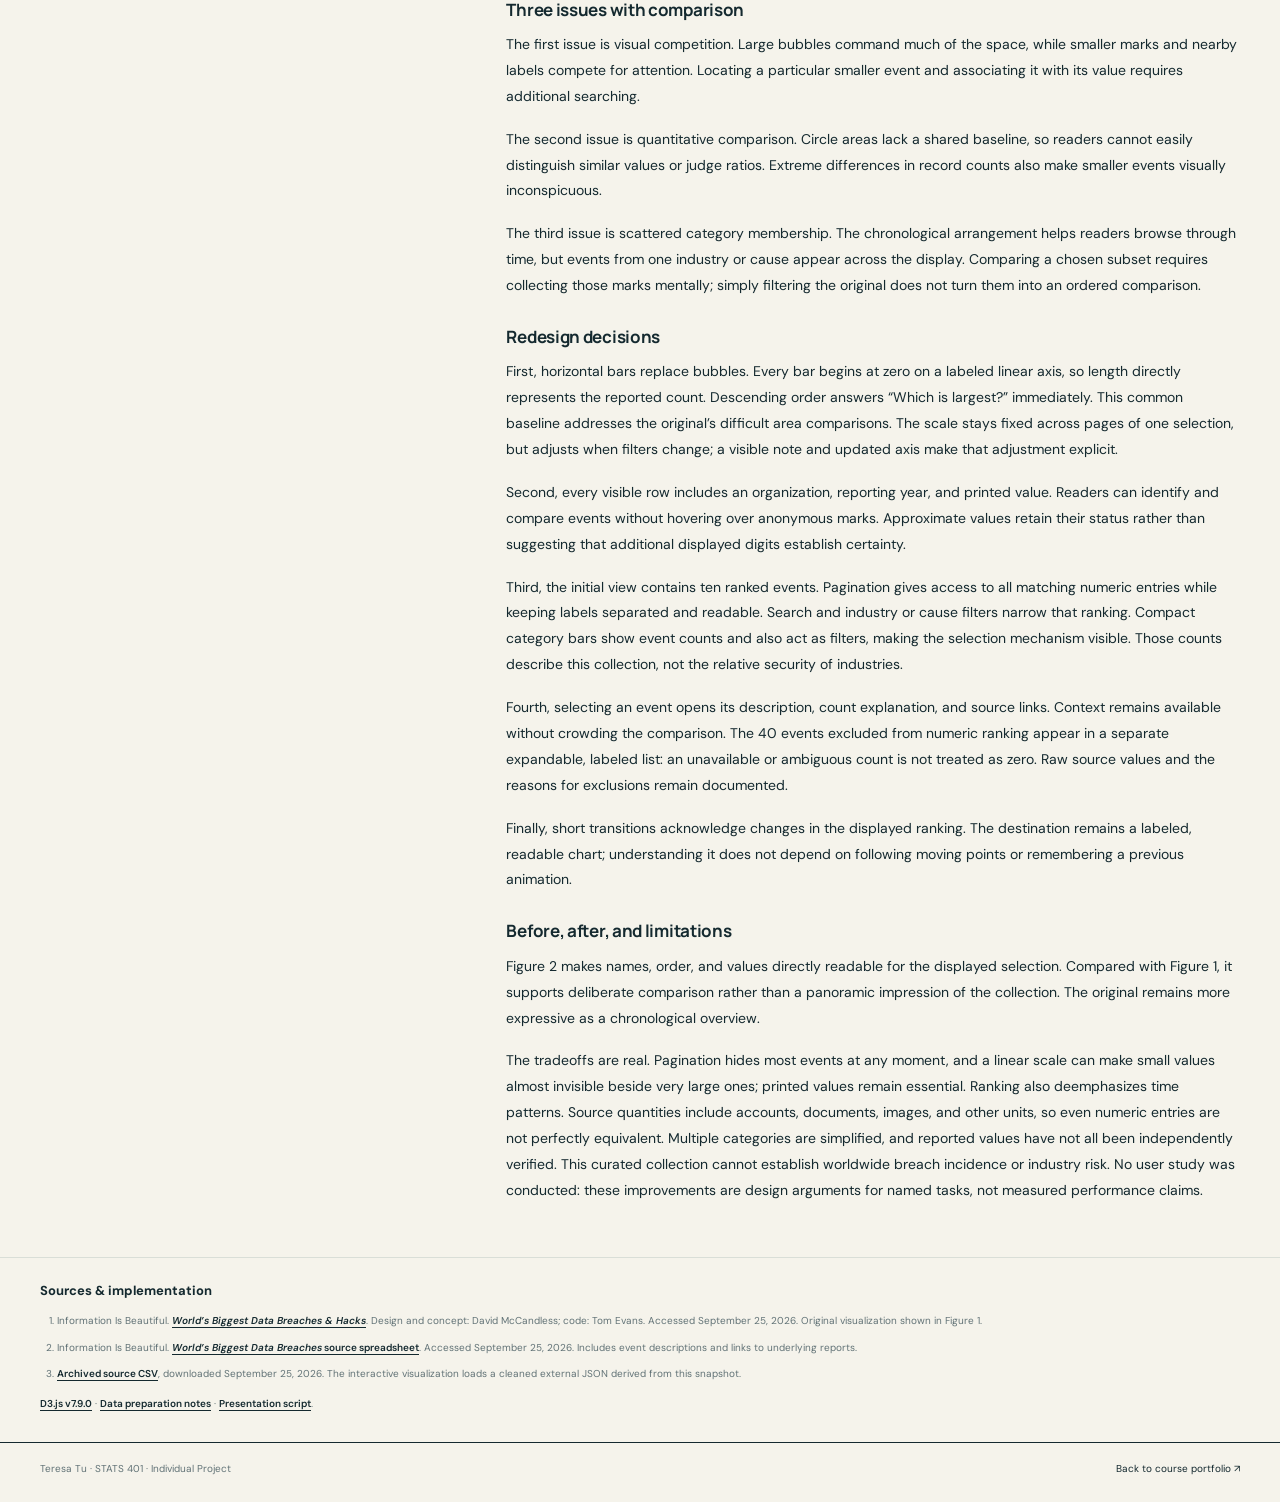
==== commit 14d252e4: "Replace unlabeled breach clusters with clear labeled rankings" ====
--- a/individual-project/index.html
+++ b/individual-project/index.html
@@ -3,11 +3,11 @@
 <head>
   <meta charset="utf-8">
   <meta name="viewport" content="width=device-width, initial-scale=1">
-  <meta name="description" content="A D3.js critique and redesign of the World's Biggest Data Breaches & Hacks visualization: explore the same events by industry, cause, and scale.">
-  <title>Data Breaches, Reassembled · Visualization Critique and Redesign</title>
-  <link rel="stylesheet" href="project.css">
+  <meta name="description" content="Compare the largest reported data breaches on a shared baseline. A D3.js critique and redesign of Information is Beautiful's data breach visualization.">
+  <title>Data Breaches, Compared · Visualization Critique and Redesign</title>
+  <link rel="stylesheet" href="project.css?v=20260925-ranking">
   <script defer src="vendor/d3.v7.9.0.min.js"></script>
-  <script defer src="visualization.js"></script>
+  <script defer src="visualization.js?v=20260925-ranking"></script>
 </head>
 <body>
   <a class="skip-link" href="#explorer">Skip to interactive visualization</a>
@@ -17,96 +17,77 @@
   </header>
   <main>
     <section class="hero wrap" aria-labelledby="project-title">
-      <p class="eyebrow"><span class="tiny-square"></span> Visualization Critique and Redesign <span class="edition">Individual Project · 2026</span></p>
-      <div class="hero-grid"><h1 id="project-title">Data Breaches,<br> <em>Reassembled.</em></h1>
-        <div class="hero-note"><p class="hero-deck">The same events.<br> Three ways to see the story.</p><p>Move from the visual weight of giant bubbles to the patterns hidden among individual events. Regroup by industry, explore causes, and compare scale.</p><a class="text-link" href="#explorer">Explore the data <span aria-hidden="true">↓</span></a></div>
-      </div>
-      <div class="hero-rule"><p>One dot = one reported event</p><p>Real source data · D3.js · Animated transitions</p></div>
+      <p class="eyebrow"><span class="tiny-square" aria-hidden="true"></span> Visualization Critique and Redesign</p>
+      <div class="hero-line"><h1 id="project-title">Data Breaches, <em>Compared.</em></h1><p>One shared baseline.<br> A clearer sense of scale.</p></div>
     </section>
 
-    <section id="explorer" class="explorer-section wrap" aria-labelledby="explorer-heading">
-      <div class="section-heading"><div><p class="eyebrow">01 / An alternative view</p><h2 id="explorer-heading">Change the lens.</h2></div><p class="section-deck">Dots keep their identity and industry color as they move.<br> Animation settles into a stable view for reading.</p></div>
+    <section id="explorer" class="explorer-section wrap" aria-labelledby="ranking-title">
       <div class="explorer-shell">
-        <div class="explorer-toolbar">
-          <div class="view-switch" role="group" aria-label="Visualization layout">
-            <button type="button" data-layout="sector" aria-pressed="true"><span>01</span> Industry</button>
-            <button type="button" data-layout="method" aria-pressed="false"><span>02</span> Cause</button>
-            <button type="button" data-layout="scale" aria-pressed="false"><span>03</span> Scale</button>
-          </div>
-          <label class="search-field"><span class="sr-only">Search organization, industry, or cause</span><svg aria-hidden="true" width="17" height="17" viewBox="0 0 20 20"><circle cx="8" cy="8" r="5.5" fill="none" stroke="currentColor" stroke-width="1.7"/><path d="m12 12 5 5" stroke="currentColor" stroke-width="1.7"/></svg><input id="search" type="search" placeholder="Find an organization…" autocomplete="off"></label>
+        <div class="explorer-heading"><div><p class="eyebrow">01 / Compare reported counts</p><h2 id="ranking-title">Which reported breaches were largest?</h2><p id="ranking-subtitle" class="ranking-subtitle">Sorted by reported record count. Each bar starts at zero.</p></div><p class="result-badge" id="result-count">Loading events…</p></div>
+        <div class="filter-toolbar" role="group" aria-label="Filter events">
+          <label class="filter-field search-field"><span>Find an organization</span><span class="input-wrap"><svg aria-hidden="true" width="17" height="17" viewBox="0 0 20 20"><circle cx="8" cy="8" r="5.5" fill="none" stroke="currentColor" stroke-width="1.7"/><path d="m12 12 5 5" stroke="currentColor" stroke-width="1.7"/></svg><input id="search" aria-label="Find an organization" type="search" placeholder="Organization or keyword…" autocomplete="off"></span></label>
+          <label class="filter-field"><span>Industry</span><select id="sector-filter" aria-label="Industry"><option value="">All industries</option></select></label>
+          <label class="filter-field"><span>Cause</span><select id="method-filter" aria-label="Cause"><option value="">All causes</option></select></label>
+          <button type="button" class="reset-button" id="reset-button">Reset filters <span aria-hidden="true">↺</span></button>
         </div>
-        <div class="timeline-controls">
-          <button type="button" id="play-button" class="play-button" aria-label="Play through disclosure years"><span aria-hidden="true">▶</span> Play years</button>
-          <div class="year-control"><label for="year-slider">Disclosed through <output id="year-label" for="year-slider">—</output></label><input id="year-slider" type="range" min="2004" max="2026" value="2026" step="1"><div class="range-extents"><span id="year-min">2004</span><span id="year-max">2026</span></div></div>
-          <button type="button" class="reset-button" id="reset-button">Reset all <span aria-hidden="true">↺</span></button>
+        <div class="ranking-body">
+          <p class="ranking-summary" id="ranking-summary">Loading the source dataset…</p>
+          <div id="rank-stage" class="rank-stage"><svg id="rank-chart" role="img" aria-labelledby="rank-svg-title rank-svg-description"><title id="rank-svg-title">Ranked data breaches by reported record count</title><desc id="rank-svg-description">Horizontal bars share a linear axis starting at zero. Select an event to read its context and sources.</desc></svg><p id="empty-state" class="empty-state" hidden>No events match these filters. Try a different search or reset the filters.</p></div>
+          <div class="chart-footer"><p>Bar length = reported records · Select a row for context and sources.<span class="scale-note">Scale stays fixed across pages; changing filters rescales the axis.</span></p><nav class="pagination" aria-label="Ranking pages"><button type="button" id="prev-page" aria-label="Previous ranking page" disabled>← Previous</button><span id="page-status">—</span><button type="button" id="next-page" aria-label="Next ranking page" disabled>Next →</button></nav></div>
         </div>
-        <div class="explorer-body">
-          <div class="chart-column">
-            <div class="chart-topline"><div><h3 id="view-title">Which industries appear?</h3><p id="view-description">Events grouped by industry; each dot has equal visual weight.</p></div><div class="count-badge"><strong id="event-count">—</strong><span id="count-label">events shown</span></div></div>
-            <div id="sector-legend" class="legend" aria-label="Industry colors"></div>
-            <p class="grouping-note" id="grouping-note"></p>
-            <div class="chart-stage" id="chart-stage"><svg id="breach-chart" role="img" aria-labelledby="chart-svg-title chart-svg-description"><title id="chart-svg-title">Data breach events grouped by industry</title><desc id="chart-svg-description">Use the event dropdown alongside this chart to inspect the data with a keyboard.</desc></svg><div id="chart-status" class="chart-status" role="status">Loading the source dataset…</div></div>
-            <div class="chart-footnote"><span><i class="mini-dot" aria-hidden="true"></i> Equal dots, stable colors</span><span id="position-note">Position within a group has no data meaning.</span></div>
-          </div>
-          <aside class="detail-panel" aria-labelledby="detail-heading">
-            <p class="eyebrow">Inspect an event</p><label for="event-select" class="select-label">Choose any visible event</label><select id="event-select"><option value="">Select an organization…</option></select>
-            <div id="event-detail" class="event-detail"><div class="detail-empty"><span class="detail-crosshair" aria-hidden="true">⊕</span><h3 id="detail-heading">Every event has a story.</h3><p>Click a dot or choose an event above to see its reported scale, background, and source.</p><p class="detail-tip">Try each layout to follow the selected event as it moves.</p></div></div>
-          </aside>
-        </div>
-        <div class="data-note"><strong>Read the data carefully.</strong> Counts are reported records, not unique people. Approximate counts are flagged; unknown, unresolved, and incomparable counts remain visible. The year is the source’s report/disclosure year. This curated collection is not a census of breaches, so group sizes do not measure industry risk.<span id="data-audit-note"></span></div>
-        <div class="live-status sr-only" id="live-status" role="status" aria-live="polite" aria-atomic="true"></div>
+        <section id="selection-detail" class="selection-detail" aria-label="Selected event details" aria-live="polite"><p class="detail-kicker">Beyond the number</p><p>Select a ranked event to see its year, reported units, explanation, and original sources.</p></section>
+        <div class="data-note"><strong>Read the count in context.</strong> Reported records are not unique people. Source units vary, and some counts are approximate. <span id="data-audit-note"></span></div>
+        <div class="sr-only" id="live-status" role="status" aria-live="polite" aria-atomic="true"></div>
       </div>
-      <p class="source-line">Dataset: <a href="https://informationisbeautiful.net/visualizations/worlds-biggest-data-breaches-hacks/" target="_blank" rel="noopener noreferrer">Information is Beautiful</a> · <a href="https://docs.google.com/spreadsheets/d/1i0oIJJMRG-7t1GT-mr4smaTTU7988yXVz8nPlwaJ8Xk/edit#gid=2" target="_blank" rel="noopener noreferrer">Source spreadsheet</a> · <a href="data/breaches.json">Download cleaned JSON</a> · <span id="snapshot-date">Local source snapshot, September 2026.</span></p>
+      <div class="distribution-section" aria-labelledby="distribution-heading">
+        <div class="section-heading"><div><p class="eyebrow">02 / Understand this collection</p><h2 id="distribution-heading">How is this collection distributed?</h2></div><p class="section-deck">Counts of events matching your filters.<br> This curated collection does not measure industry risk.</p></div>
+        <div class="distribution-grid"><section class="distribution-card" aria-labelledby="sector-heading"><div class="card-heading"><h3 id="sector-heading">By industry</h3><span>Click to filter</span></div><div id="sector-summary" class="summary-list"></div></section><section class="distribution-card" aria-labelledby="method-heading"><div class="card-heading"><h3 id="method-heading">By cause</h3><span>Click to filter</span></div><div id="method-summary" class="summary-list"></div></section></div>
+      </div>
+      <details id="unranked-details" class="unranked-details"><summary id="unranked-title">Events without comparable record counts</summary><p class="unranked-explainer">These events remain in the collection and category counts. Unknown counts, unresolved source values, and incompatible units are excluded from the numeric ranking.</p><div id="unranked-list" class="unranked-list"></div></details>
+      <p class="source-line">Dataset: <a href="https://informationisbeautiful.net/visualizations/worlds-biggest-data-breaches-hacks/" target="_blank" rel="noopener noreferrer">Information is Beautiful</a> · <a href="https://docs.google.com/spreadsheets/d/1i0oIJJMRG-7t1GT-mr4smaTTU7988yXVz8nPlwaJ8Xk/edit#gid=2" target="_blank" rel="noopener noreferrer">Source spreadsheet</a> · <a href="data/breaches.json">Cleaned JSON</a> · <span id="snapshot-date">Snapshot: September 25, 2026.</span></p>
     </section>
 
     <section class="comparison-section wrap" aria-labelledby="comparison-heading">
-      <div class="section-heading"><div><p class="eyebrow">02 / Before & after</p><h2 id="comparison-heading">From impact to inspection.</h2></div><p class="section-deck">Keep the overview. Make comparison explicit.</p></div>
-      <div class="comparison-grid"><figure><div class="figure-label"><span>Original</span><span>Area encodes scale</span></div><a href="https://informationisbeautiful.net/visualizations/worlds-biggest-data-breaches-hacks/" target="_blank" rel="noopener noreferrer"><img src="assets/original-chart.png" alt="Screenshot of Information is Beautiful's original dense bubble visualization of data breaches, with large bubbles dominating the display." loading="lazy"></a><figcaption><strong>Figure 1.</strong> Original (top excerpt): Information is Beautiful, <cite>World’s Biggest Data Breaches & Hacks</cite>. Screenshot for critique; see original for the full interactive graphic.</figcaption></figure><figure><div class="figure-label"><span>Redesigned</span><span>Position encodes scale</span></div><a href="#explorer"><img src="assets/redesign-scale.png" alt="Screenshot of the redesigned scale view: equally sized breach events positioned on a logarithmic records axis and separated into industry lanes." loading="lazy"></a><figcaption><strong>Figure 2.</strong> Redesign (scale-view excerpt): each event retains its color and identity across layouts. The scale view gives reported counts a common axis. This excerpt shows two of six industry lanes; the explorer retains all 539 source events.</figcaption></figure></div>
+      <div class="section-heading"><div><p class="eyebrow">03 / Before &amp; after</p><h2 id="comparison-heading">Make the comparison visible.</h2></div><p class="section-deck">A ranked view answers one question directly:<br> Which events have the largest reported counts?</p></div>
+      <div class="comparison-grid"><figure><div class="figure-label"><span>Original</span><span>Bubble area encodes scale</span></div><a href="https://informationisbeautiful.net/visualizations/worlds-biggest-data-breaches-hacks/" target="_blank" rel="noopener noreferrer"><img src="assets/original-chart.png" alt="Top excerpt of the original data breach visualization, with differently sized bubbles and labels arranged by reporting year." loading="lazy"></a><figcaption><strong>Figure 1.</strong> Original, top excerpt: Information is Beautiful, <cite>World’s Biggest Data Breaches &amp; Hacks</cite>. Screenshot for critique; the source link opens the full interactive graphic.</figcaption></figure><figure><div class="figure-label"><span>Redesigned</span><span>Bar length on a common baseline</span></div><a href="#explorer"><img src="assets/redesign-ranking.png" alt="Redesigned ranking with ten labeled horizontal bars, printed reported values, and a shared linear axis beginning at zero." loading="lazy"></a><figcaption><strong>Figure 2.</strong> Redesign, default ranking: ten events at a time, sorted by reported record count. Names and values remain visible; filtering and pagination reveal the rest of the collection.</figcaption></figure></div>
     </section>
 
-    <section id="critique" class="report-section wrap" aria-labelledby="critique-heading"><div class="report-heading"><p class="eyebrow">03 / Design argument</p><h2 id="critique-heading">Why reassemble<br> the picture?</h2><p>707 words · Purpose, critique, design decisions, and limitations.</p><a class="text-link" href="assets/Teresa_Tu.pdf">One-minute presentation <span aria-hidden="true">↗</span></a></div><div id="report-slot" class="report-copy"><!-- Report body: 707 words, excluding headings and references. -->
+    <section id="critique" class="report-section wrap" aria-labelledby="critique-heading"><div class="report-heading"><p class="eyebrow">04 / Design argument</p><h2 id="critique-heading">Clarity begins with<br> a specific question.</h2><p id="report-word-count">692 words · Purpose, critique, design decisions, and limitations.</p><a class="text-link" href="assets/Teresa_Tu.pdf">One-minute presentation <span aria-hidden="true">↗</span></a></div><div id="report-slot" class="report-copy"><!-- Report body: 692 words, excluding headings and references. -->
 <article class="project-report" aria-label="Visualization critique and redesign report">
   <section class="report-part">
     <h3>Purpose, audience, and data</h3>
-    <p>Information Is Beautiful’s <a href="https://informationisbeautiful.net/visualizations/worlds-biggest-data-breaches-hacks/" target="_blank" rel="noopener noreferrer">“World’s Biggest Data Breaches &amp; Hacks”</a> introduces a public audience to the scale and variety of reported data breaches. Its audience includes readers exploring familiar organizations, journalists seeking examples, and students comparing sectors or causes. Useful tasks include finding an event, comparing its reported size, and examining how events are distributed across categories.</p>
-    <p>This redesign uses an external JSON snapshot prepared from the visualization’s <a href="https://docs.google.com/spreadsheets/d/1i0oIJJMRG-7t1GT-mr4smaTTU7988yXVz8nPlwaJ8Xk/edit" target="_blank" rel="noopener noreferrer">linked data sheet</a>. Each dot represents one listed event, with organization, reporting year, sector, method, and reported record count. Records are not necessarily unique people, and the year denotes when the story broke, not necessarily when the breach occurred.</p>
-    <p>The downloaded snapshot is dated September 25, 2026 and contains 539 listed events with reporting years from 2004 through 2026. All source rows are retained, including entries below the original graphic’s stated 30,000-record threshold. Preserving that file and its source references makes the analysis reproducible even if the live editorial collection is later updated.</p>
+    <p>Information Is Beautiful’s <a href="https://informationisbeautiful.net/visualizations/worlds-biggest-data-breaches-hacks/" target="_blank" rel="noopener noreferrer">“World’s Biggest Data Breaches &amp; Hacks”</a> introduces a public audience to the scale and variety of reported breaches. Readers may recognize an organization, investigate its story, or compare events across industries. This redesign prioritizes a specific task: identifying the largest reported events within a selection and comparing their stated quantities.</p>
+    <p>The D3 visualization loads an external JSON file derived from the original’s <a href="https://docs.google.com/spreadsheets/d/1i0oIJJMRG-7t1GT-mr4smaTTU7988yXVz8nPlwaJ8Xk/edit" target="_blank" rel="noopener noreferrer">linked spreadsheet</a>. The September 25, 2026 snapshot retains 539 events from reporting years 2004–2026, including entries below the original graphic’s stated 30,000-record threshold. Of these, 499 have usable numeric counts; 40 have unknown counts, unresolved possible placeholders, or incompatible units. The year indicates when the story broke, not necessarily when the breach occurred. “Records” do not necessarily represent unique people.</p>
   </section>
 
   <section class="report-part">
     <h3>Two strengths worth preserving</h3>
-    <p>First, the original combines a chronological overview with conspicuous differences in bubble size. This makes unusually large events visually prominent and gives readers an immediate sense of the dataset’s scale. Second, the visualization connects recognizable organization names with explanatory event details and sources. Those entry points support exploratory reading: a familiar company can lead readers into an unfamiliar security story. The original also provides filters and search, so adding those controls alone would not constitute a redesign. Figure 1 shows the original presentation.</p>
+    <p>First, the original’s chronology and dramatically different bubble sizes give readers an immediate impression of scale. Exceptionally large events stand out without requiring detailed numerical reading. Second, recognizable organization names connect to explanatory stories and source links, allowing a reader to move from an overview into a concrete example. The redesign preserves those names, event descriptions, and citations. The original already offers search and filters, so their presence alone is not an improvement. Figure 1 shows an excerpt of the original.</p>
   </section>
 
   <section class="report-part">
     <h3>Three issues with comparison</h3>
-    <p>The first issue is visual competition. Large bubbles dominate the available space, while smaller marks and labels compete in dense regions. A reader looking for a modest-sized breach must work harder to locate it and connect it with its description.</p>
-    <p>The second issue is quantitative comparison. Circle area offers no shared baseline, making similarly sized events difficult to distinguish accurately. The range of record counts compounds this problem: preserving the largest bubbles makes small events visually inconspicuous.</p>
-    <p>The third issue concerns categorical comparison. A chronological arrangement supports browsing through time, but comparing events within an industry or across methods requires readers to gather scattered marks mentally. Filtering narrows the selection; it does not, by itself, provide an aligned view of the remaining distribution.</p>
+    <p>The first issue is visual competition. Large bubbles command much of the space, while smaller marks and nearby labels compete for attention. Locating a particular smaller event and associating it with its value requires additional searching.</p>
+    <p>The second issue is quantitative comparison. Circle areas lack a shared baseline, so readers cannot easily distinguish similar values or judge ratios. Extreme differences in record counts also make smaller events visually inconspicuous.</p>
+    <p>The third issue is scattered category membership. The chronological arrangement helps readers browse through time, but events from one industry or cause appear across the display. Comparing a chosen subset requires collecting those marks mentally; simply filtering the original does not turn them into an ordered comparison.</p>
   </section>
 
   <section class="report-part">
     <h3>Redesign decisions</h3>
-    <p>The redesign first assigns every event the same dot size. This prevents record count from determining how much visual territory an event receives. Equal dots describe the collection of events; they do not imply that all breaches have equal consequences.</p>
-    <p>Second, sector and method views regroup those same dots into labeled clusters. Grouping makes category membership spatially explicit, reducing the need to search across a timeline. Continuous transitions preserve each event’s identity as the arrangement changes. The useful improvement comes from the destination layout; animation helps readers follow the change rather than solving clutter on its own.</p>
-    <p>Third, a scale view places dots along a labeled logarithmic axis and separates nearby marks with a beeswarm layout. Position supports more precise magnitude comparisons than circle area, while logarithmic spacing accommodates several orders of magnitude. Equal distances indicate equal ratios, not equal additions.</p>
-    <p>Finally, event details appear on selection instead of attaching every story to the main plot. This keeps the overview readable while retaining names, reported values, and source links. Entries with unknown counts, unresolved possible placeholders, or incompatible units remain in category views and a separate area beside the numeric axis. This avoids giving editorial stand-ins false quantitative precision.</p>
+    <p>First, horizontal bars replace bubbles. Every bar begins at zero on a labeled linear axis, so length directly represents the reported count. Descending order answers “Which is largest?” immediately. This common baseline addresses the original’s difficult area comparisons. The scale stays fixed across pages of one selection, but adjusts when filters change; a visible note and updated axis make that adjustment explicit.</p>
+    <p>Second, every visible row includes an organization, reporting year, and printed value. Readers can identify and compare events without hovering over anonymous marks. Approximate values retain their status rather than suggesting that additional displayed digits establish certainty.</p>
+    <p>Third, the initial view contains ten ranked events. Pagination gives access to all matching numeric entries while keeping labels separated and readable. Search and industry or cause filters narrow that ranking. Compact category bars show event counts and also act as filters, making the selection mechanism visible. Those counts describe this collection, not the relative security of industries.</p>
+    <p>Fourth, selecting an event opens its description, count explanation, and source links. Context remains available without crowding the comparison. The 40 events excluded from numeric ranking appear in a separate expandable, labeled list: an unavailable or ambiguous count is not treated as zero. Raw source values and the reasons for exclusions remain documented.</p>
+    <p>Finally, short transitions acknowledge changes in the displayed ranking. The destination remains a labeled, readable chart; understanding it does not depend on following moving points or remembering a previous animation.</p>
   </section>
 
   <section class="report-part">
     <h3>Before, after, and limitations</h3>
-    <p>Compared with Figure 1, Figure 2 assigns small and large events equal-sized marks and supplies a common position scale for magnitude. The grouping views prioritize categorical exploration; the original remains stronger at conveying an immediate visual impression of enormous events. These are task-based tradeoffs, not evidence that one chart is universally better.</p>
-    <p>The redesign also has limits. Dense groups can still be difficult to inspect, logarithmic scales require explanation, and animated transitions can distract. Category labels simplify events that may cross industries or involve multiple causes. Source quantities also vary: accounts, documents, images, and other reported units are not directly equivalent. Most importantly, this is a curated collection, not a complete census: category counts and reporting-year patterns cannot establish underlying breach incidence or relative industry risk. No user study was conducted; the claimed improvements are design arguments tied to specific reading tasks.</p>
+    <p>Figure 2 makes names, order, and values directly readable for the displayed selection. Compared with Figure 1, it supports deliberate comparison rather than a panoramic impression of the collection. The original remains more expressive as a chronological overview.</p>
+    <p>The tradeoffs are real. Pagination hides most events at any moment, and a linear scale can make small values almost invisible beside very large ones; printed values remain essential. Ranking also deemphasizes time patterns. Source quantities include accounts, documents, images, and other units, so even numeric entries are not perfectly equivalent. Multiple categories are simplified, and reported values have not all been independently verified. This curated collection cannot establish worldwide breach incidence or industry risk. No user study was conducted: these improvements are design arguments for named tasks, not measured performance claims.</p>
   </section>
 </article></div></section>
-    <section class="references-section wrap" aria-labelledby="references-heading"><h2 id="references-heading">Sources & implementation</h2><div id="references-slot">
-
-    <ol>
-      <li>Information Is Beautiful. <a href="https://informationisbeautiful.net/visualizations/worlds-biggest-data-breaches-hacks/" target="_blank" rel="noopener noreferrer"><cite>World’s Biggest Data Breaches &amp; Hacks</cite></a>. Design and concept: David McCandless; code: Tom Evans. Accessed September 25, 2026. Original visualization shown in Figure 1.</li>
-      <li>Information Is Beautiful. <a href="https://docs.google.com/spreadsheets/d/1i0oIJJMRG-7t1GT-mr4smaTTU7988yXVz8nPlwaJ8Xk/edit" target="_blank" rel="noopener noreferrer"><cite>World’s Biggest Data Breaches</cite> source spreadsheet</a>. Accessed September 25, 2026. Includes event descriptions and links to underlying news reports.</li>
-      <li><a href="data/breaches-source-2026-09-25.csv">Archived source CSV</a>, downloaded September 25, 2026. The live visualization loads a cleaned external JSON derived from this snapshot.</li>
-    </ol>
-  <p><a href="https://d3js.org/">D3.js v7.9.0</a> · Local pinned library for data joins, scales, and animated transitions. <a href="data/README.md">Data preparation notes</a> · <a href="presentation-notes.md">Presentation script</a>.</p></div></section>
+    <section class="references-section wrap" aria-labelledby="references-heading"><h2 id="references-heading">Sources &amp; implementation</h2><div id="references-slot"><ol><li>Information Is Beautiful. <a href="https://informationisbeautiful.net/visualizations/worlds-biggest-data-breaches-hacks/" target="_blank" rel="noopener noreferrer"><cite>World’s Biggest Data Breaches &amp; Hacks</cite></a>. Design and concept: David McCandless; code: Tom Evans. Accessed September 25, 2026. Original visualization shown in Figure 1.</li><li>Information Is Beautiful. <a href="https://docs.google.com/spreadsheets/d/1i0oIJJMRG-7t1GT-mr4smaTTU7988yXVz8nPlwaJ8Xk/edit" target="_blank" rel="noopener noreferrer"><cite>World’s Biggest Data Breaches</cite> source spreadsheet</a>. Accessed September 25, 2026. Includes event descriptions and links to underlying reports.</li><li><a href="data/breaches-source-2026-09-25.csv">Archived source CSV</a>, downloaded September 25, 2026. The interactive visualization loads a cleaned external JSON derived from this snapshot.</li></ol><p><a href="https://d3js.org/">D3.js v7.9.0</a> · <a href="data/README.md">Data preparation notes</a> · <a href="presentation-notes.md">Presentation script</a>.</p></div></section>
   </main>
   <footer class="site-footer wrap"><p>Teresa Tu · STATS 401 · Individual Project</p><a href="../">Back to course portfolio <span aria-hidden="true">↗</span></a></footer>
 </body>
--- a/individual-project/project.css
+++ b/individual-project/project.css
@@ -1,10 +1,12 @@
 @import url('https://fonts.googleapis.com/css2?family=DM+Sans:wght@400;450;500;550;600;650;700&family=Manrope:wght@400;500;600;650;700;750;800&display=swap');
-:root{--paper:#f5f3eb;--ink:#14292f;--muted:#637277;--line:#d9ded7;--teal:#087e81;--orange:#c75730;--chart:#fafbf7;--dark:#142c33;--serif:Georgia,'Times New Roman',serif;--sans:'DM Sans',Arial,sans-serif;--display:'Manrope',Arial,sans-serif}*{box-sizing:border-box}html{scroll-behavior:smooth;scroll-padding-top:30px}body{margin:0;background:var(--paper);color:var(--ink);font:15px/1.6 var(--sans)}button,input,select{font:inherit}a{color:inherit;text-underline-offset:4px}button,a,input,select{outline-offset:4px}button:focus-visible,a:focus-visible,input:focus-visible,select:focus-visible{outline:3px solid #c75730}button{cursor:pointer}button:disabled{cursor:wait}h1,h2,h3,p,figure{margin:0}h1,h2,h3{line-height:1.15}svg{display:block}.wrap{max-width:1392px;margin:0 auto;padding-left:48px;padding-right:48px}.site-header{display:flex;justify-content:space-between;align-items:center;height:96px}.wordmark{font-size:11px;font-weight:700;letter-spacing:1.5px;text-decoration:none;display:flex;align-items:center;gap:12px}.brand-mark{background:var(--ink);color:var(--paper);font:22px/34px var(--serif);text-align:center;width:34px;height:34px;border-radius:50%;letter-spacing:-1px}.header-course{color:var(--muted);font-weight:500;margin-left:10px}.site-header nav{display:flex;gap:30px;font-size:12px;font-weight:600}.site-header nav a{text-decoration:none}.site-header nav a:hover{color:var(--teal)}.hero{padding-top:38px;padding-bottom:20px}.eyebrow{font-size:10px;line-height:1.4;font-weight:700;letter-spacing:1.8px;text-transform:uppercase}.hero>.eyebrow{display:flex;gap:10px;align-items:center}.tiny-square{width:7px;height:7px;background:var(--orange);display:inline-block}.edition{margin-left:auto;color:var(--muted);font-size:9px;letter-spacing:1.2px}.hero-grid{display:grid;grid-template-columns:1.6fr 1fr;gap:60px;padding-top:27px;padding-bottom:40px;align-items:center}h1{font-family:var(--display);font-size:clamp(42px,5.35vw,78px);line-height:1.06;font-weight:650;letter-spacing:-4px}h1 em{font-family:var(--serif);font-weight:400;color:var(--teal);letter-spacing:-3px}.hero-note{max-width:350px;margin-left:auto}.hero-deck{font:600 23px/1.35 var(--display);letter-spacing:-.7px;margin-bottom:13px}.hero-note>p:nth-child(2){font-size:13px;color:var(--muted);line-height:1.7}.text-link{font-size:12px;display:inline-flex;gap:24px;align-items:center;margin-top:18px;font-weight:700;text-decoration:none;border-bottom:1px solid var(--ink);padding-bottom:4px}.hero-rule{display:flex;justify-content:space-between;border-top:1px solid var(--ink);padding-top:14px;color:var(--muted);font-size:10px;letter-spacing:.25px}.section-heading{display:flex;justify-content:space-between;gap:40px;align-items:end;margin-bottom:23px}.section-heading .eyebrow{color:var(--teal);margin-bottom:10px}h2{font-family:var(--display);font-weight:650;font-size:31px;letter-spacing:-1.1px}.section-deck{font-size:12px;color:var(--muted);line-height:1.65}.explorer-section{padding-top:49px;scroll-margin-top:15px}.explorer-shell{border:1px solid #cdd7d2;background:var(--chart);border-radius:12px;overflow:hidden;box-shadow:0 15px 45px -35px #143e3b4d}.explorer-toolbar{background:var(--dark);display:flex;align-items:center;justify-content:space-between;gap:24px;padding:16px 23px}.view-switch{display:flex;gap:6px}.view-switch button{background:none;border:1px solid #496169;border-radius:5px;color:#e6efeb;font-size:12px;line-height:1.3;padding:11px 17px;font-weight:600;transition:background .15s}.view-switch button span{font-size:9px;opacity:.55;margin-right:8px}.view-switch button[aria-pressed=true]{background:#eaf1e5;color:#153038;border-color:#eaf1e5}.view-switch button:hover{border-color:#bacfc7}.search-field{display:flex;gap:8px;align-items:center;border-bottom:1px solid #688085;color:#eaf0ea;padding:7px 0;max-width:250px}.search-field input{border:0;background:none;color:#fff;min-width:0;width:225px;font-size:12px}.search-field input::placeholder{color:#b8cbc9}.search-field input:focus{outline:none}.search-field:focus-within{border-color:white}.timeline-controls{display:flex;gap:28px;align-items:center;padding:17px 24px;border-bottom:1px solid var(--line)}.play-button{min-width:111px;padding:8px 10px;background:white;border:1px solid #bfcfca;border-radius:4px;font-size:11px;font-weight:700;white-space:nowrap;color:var(--ink)}.play-button span{font-size:9px;margin-right:7px}.year-control{flex:1;max-width:680px;display:grid;grid-template-columns:150px 1fr;align-items:center;gap:0 17px}.year-control label{font-size:11px;color:var(--muted);grid-row:1/3}.year-control output{font-weight:700;color:var(--ink);margin-left:5px}.year-control input{width:100%;accent-color:var(--teal);height:15px;margin:0;cursor:pointer}.range-extents{display:flex;justify-content:space-between;font-size:9px;line-height:1.3;color:var(--muted);margin-top:4px;grid-column:2}.reset-button{border:0;background:none;font-size:10px;color:var(--muted);padding:8px;margin-left:auto;white-space:nowrap}.reset-button span{margin-left:5px}.explorer-body{display:grid;grid-template-columns:minmax(0,1fr) 263px}.chart-column{padding:24px 24px 0;min-width:0}.chart-topline{display:flex;justify-content:space-between;gap:15px;align-items:start;min-height:59px}.chart-topline h3{font-family:var(--display);font-size:18px;font-weight:700;letter-spacing:-.5px}.chart-topline p{font-size:11px;color:var(--muted);margin-top:7px;line-height:1.4;max-width:510px}.count-badge{display:flex;flex-direction:column;text-align:right;flex-shrink:0;line-height:1.2}.count-badge strong{font-family:var(--display);font-size:26px;font-weight:600;letter-spacing:-1px}.count-badge span{font-size:9px;color:var(--muted);margin-top:4px}.legend{display:flex;flex-wrap:wrap;gap:7px 16px;margin-top:17px;font-size:10px;color:#4a6062}.legend-item{display:flex;align-items:center;gap:6px}.legend-dot{width:7px;height:7px;border-radius:50%;flex-shrink:0}.grouping-note{font-size:9px;color:#718080;margin-top:6px}.chart-stage{position:relative;margin-top:12px;min-height:350px}#breach-chart{width:100%;height:auto;overflow:visible}.chart-status{position:absolute;inset:50% 15px auto;text-align:center;transform:translateY(-50%);font-size:13px;color:var(--muted)}.chart-status[hidden]{display:none}.chart-footnote{display:flex;gap:14px;justify-content:space-between;align-items:center;border-top:1px solid var(--line);margin-top:12px;padding:11px 0;font-size:9px;color:var(--muted)}.chart-footnote>span:first-child{display:flex;align-items:center;gap:7px;white-space:nowrap}.mini-dot{width:6px;height:6px;border-radius:50%;background:var(--teal)}.detail-panel{border-left:1px solid var(--line);background:#edf1e8;padding:26px 21px;color:var(--ink)}.detail-panel>.eyebrow{font-size:9px;color:var(--teal);margin-bottom:18px}.select-label{font-size:10px;display:block;margin-bottom:6px;color:var(--muted)}#event-select{max-width:100%;width:100%;padding:9px 8px;background:#fbfcf7;border:1px solid #c4d2c9;border-radius:4px;color:var(--ink);font-size:11px;cursor:pointer}.event-detail{padding-top:24px}.detail-empty .detail-crosshair{font:39px/1 var(--serif);font-weight:400;color:#93aaa3;display:block;margin-bottom:22px}.event-detail h3{font:650 21px/1.3 var(--display);letter-spacing:-.6px;overflow-wrap:anywhere}.detail-empty p{font-size:12px;color:var(--muted);line-height:1.75;margin-top:13px}.detail-empty .detail-tip{font-size:10px;padding-top:17px;margin-top:22px;border-top:1px solid #cbd5ca}.event-meta{font-size:9px;color:var(--teal);text-transform:uppercase;letter-spacing:1px;margin-bottom:8px}.detail-number{font-family:var(--display);font-size:29px;font-weight:650;letter-spacing:-1px;line-height:1.1;margin-top:19px;overflow-wrap:anywhere}.detail-number-label{font-size:10px;color:var(--muted);margin:4px 0 17px}.detail-tags{display:flex;flex-wrap:wrap;gap:6px;margin-bottom:19px}.detail-tags span{font-size:9px;background:#fff9;border:1px solid #cfdbcc;border-radius:3px;padding:3px 7px}.detail-story{font-size:11px;line-height:1.7;max-height:230px;overflow-y:auto;scrollbar-width:thin}.detail-sources{font-size:10px;margin-top:20px;padding-top:12px;border-top:1px solid #cbd5ca}.detail-sources a{display:block;margin-top:5px;overflow-wrap:anywhere}.detail-caveat{font-size:10px;line-height:1.6;color:#8d4c29;margin-bottom:15px}.data-note{padding:15px 24px;background:#e9ede5;border-top:1px solid var(--line);font-size:10px;line-height:1.7;color:#5b6b69}.data-note strong{font-weight:700;color:var(--ink);margin-right:4px}.data-note span{display:block}.source-line{font-size:10px;line-height:1.8;margin-top:13px;color:var(--muted)}.source-line a{color:#426563}.comparison-section{padding-top:69px}.comparison-grid{display:grid;grid-template-columns:1fr 1fr;gap:25px}.figure-label{display:flex;justify-content:space-between;align-items:center;font-size:11px;font-weight:700;padding-bottom:10px}.figure-label span:last-child{font-weight:400;color:var(--muted);font-size:10px}.comparison-grid figure>a{display:block;border:1px solid var(--line);border-radius:5px;overflow:hidden;background:white}.comparison-grid img{display:block;width:100%;aspect-ratio:1.45;object-fit:contain;object-position:center;background:#fafbf7}.comparison-grid figcaption{font-size:10px;line-height:1.7;color:var(--muted);margin-top:11px}.report-section{display:grid;grid-template-columns:1fr 1.85fr;gap:80px;padding-top:83px;padding-bottom:63px}.report-heading .eyebrow{color:var(--teal);margin-bottom:12px}.report-heading h2{font-size:34px}.report-heading>p:not(.eyebrow){font-size:12px;color:var(--muted);margin-top:15px;max-width:210px}.report-copy{font-size:14px;line-height:1.85}.report-copy p+p{margin-top:19px}.report-copy h3{font-family:var(--display);font-size:17px;font-weight:700;letter-spacing:-.3px;margin:26px 0 12px}.report-copy h3:first-child{margin-top:0}.report-copy a{color:var(--teal)}.report-copy .word-count{font-size:10px;color:var(--muted);margin-bottom:14px}.references-section{padding-top:26px;padding-bottom:35px;border-top:1px solid var(--line)}.references-section h2{font-family:var(--sans);font-size:13px;font-weight:700;letter-spacing:0;margin-bottom:16px}#references-slot{display:grid;grid-template-columns:repeat(3,1fr);gap:25px;font-size:10px;line-height:1.75;color:var(--muted)}#references-slot a{font-weight:600;color:var(--ink)}.site-footer{display:flex;justify-content:space-between;border-top:1px solid var(--ink);padding-top:20px;padding-bottom:28px;font-size:10px;color:var(--muted)}.site-footer a{text-decoration:none;color:var(--ink)}.skip-link{position:fixed;left:10px;top:-100px;background:var(--ink);color:white;padding:10px 15px;z-index:10}.skip-link:focus{top:10px}.sr-only{position:absolute;width:1px;height:1px;padding:0;margin:-1px;overflow:hidden;clip:rect(0,0,0,0);white-space:nowrap;border:0}.chart-group-label{font-family:var(--sans);font-size:11px;font-weight:700;fill:#304e50}.chart-group-count{font-family:var(--sans);font-size:9px;font-weight:400;fill:#768681}.chart-group-box{fill:#f0f3ec;stroke:#e3e8df;stroke-width:1}.chart-dot{cursor:pointer;stroke:#fafbf7;stroke-width:.7}.chart-dot.is-selected{stroke:var(--ink);stroke-width:2.2}.selection-halo{fill:none;stroke:var(--ink);stroke-width:1;pointer-events:none}.scale-axis text{font-family:var(--sans);font-size:9px;fill:#637774}.scale-axis .domain{stroke:#aebdb6}.scale-axis .tick line{stroke:#c4d1ca}.scale-grid line{stroke:#e1e7de;stroke-dasharray:2,4}.scale-lane-rule{stroke:#e0e7de;stroke-width:1}.scale-axis-label{font:9px var(--sans);fill:#647975}.selected-caption{font:600 10px var(--sans);fill:#173838;paint-order:stroke;stroke:#fafbf7;stroke-width:4px;stroke-linejoin:round}.unknown-band{fill:#e8ede2}.no-data-note{font:12px var(--sans);fill:#657871}.error-panel{color:#9b3829}.chart-dot:focus{outline:none}.chart-tooltip{position:absolute;pointer-events:none;padding:8px 11px;background:var(--dark);color:white;max-width:235px;border-radius:4px;font-size:10px;line-height:1.55;box-shadow:0 3px 15px #0024;z-index:4}.chart-tooltip[hidden]{display:none}.chart-tooltip strong{font-size:11px}.chart-tooltip .tip-small{opacity:.7}
-@media(min-width:1440px){.wrap{max-width:1450px;padding-left:60px;padding-right:60px}}@media(max-width:1100px){.wrap{padding-left:30px;padding-right:30px}.hero-grid{gap:30px}.explorer-body{grid-template-columns:minmax(0,1fr) 230px}.detail-panel{padding-left:17px;padding-right:17px}.chart-column{padding-left:18px;padding-right:18px}.view-switch button{padding:10px 13px}.year-control{grid-template-columns:140px 1fr}.report-section{gap:50px}.hero-note{max-width:300px}}@media(max-width:850px){.site-header{height:80px}.header-course{display:none}.hero-grid{grid-template-columns:1.4fr 1fr;gap:24px}h1{font-size:48px;letter-spacing:-2.5px}h1 em{letter-spacing:-2px}.hero-deck{font-size:19px}.hero-note>p:nth-child(2){font-size:12px}.hero-grid{padding-bottom:27px}.section-deck{max-width:260px;font-size:11px}.explorer-body{grid-template-columns:1fr}.detail-panel{border-left:0;border-top:1px solid var(--line);display:grid;grid-template-columns:210px 1fr;gap:0 25px;padding:20px 24px}.detail-panel>.eyebrow{grid-column:1;margin-bottom:8px}.detail-panel>.select-label{grid-column:1}.detail-panel>select{grid-column:1;align-self:start}.event-detail{grid-column:2;grid-row:1/5;padding:0}.detail-empty .detail-crosshair{display:none}.detail-empty h3{font-size:18px}.detail-empty p{font-size:11px;margin-top:7px}.detail-empty .detail-tip{margin-top:8px;padding-top:8px;font-size:9px}.detail-number{margin-top:12px;font-size:24px}.detail-number-label{margin-bottom:10px}.detail-story{max-height:125px}.detail-tags{margin-bottom:10px}.detail-sources{margin-top:10px}.explorer-toolbar{padding:15px 18px}.search-field{max-width:205px}.search-field input{width:180px}.timeline-controls{gap:18px}.year-control{grid-template-columns:135px 1fr}.report-section{grid-template-columns:1fr 1.7fr;gap:30px}.report-heading h2{font-size:28px}.report-copy{font-size:13px}#references-slot{grid-template-columns:1fr 1fr}.hero-rule{font-size:9px}}@media(max-width:600px){.wrap{padding-left:20px;padding-right:20px}.site-header nav{gap:15px;font-size:10px}.wordmark{font-size:9px;gap:8px;letter-spacing:1px}.brand-mark{width:29px;height:29px;line-height:29px}.hero{padding-top:25px}.hero>.eyebrow{font-size:8px;letter-spacing:1.2px}.edition{display:none}.hero-grid{grid-template-columns:1fr;padding-top:23px;gap:24px}h1{font-size:50px}.hero-note{margin:0;max-width:100%}.hero-deck{font-size:19px}.hero-deck br{display:none}.hero-note>p:nth-child(2){max-width:370px}.hero-note .text-link{margin-top:12px}.hero-rule{gap:20px}.hero-rule p:last-child{text-align:right}.explorer-section{padding-top:31px}.section-heading{display:block;margin-bottom:19px}.section-heading h2{font-size:27px}.section-deck{margin-top:12px;max-width:100%}.section-deck br{display:none}.explorer-toolbar{flex-wrap:wrap;gap:15px;padding:14px}.view-switch{width:100%;gap:5px}.view-switch button{flex:1;padding:10px 7px;font-size:11px}.view-switch button span{margin-right:4px;font-size:8px}.search-field{max-width:100%;width:100%;padding:5px 0}.search-field input{width:100%}.timeline-controls{padding:14px;display:grid;grid-template-columns:1fr auto;gap:13px}.play-button{min-width:100px;justify-self:start}.year-control{grid-column:1/3;grid-row:2;max-width:none;grid-template-columns:125px 1fr;gap:0 10px}.reset-button{grid-row:1;grid-column:2}.chart-column{padding:19px 12px 0}.chart-topline h3{font-size:16px}.chart-topline p{font-size:10px}.count-badge strong{font-size:24px}.legend{font-size:9px;gap:6px 10px}.grouping-note{font-size:8px}.chart-footnote{align-items:start;font-size:8px;gap:10px}.chart-footnote>span:last-child{text-align:right}.detail-panel{display:block;padding:20px}.detail-panel>.eyebrow{margin-bottom:12px}.event-detail{padding-top:20px}.detail-empty p{font-size:12px}.detail-empty .detail-tip{font-size:10px;margin-top:15px;padding-top:12px}.detail-story{max-height:200px}.data-note{padding:13px 17px;font-size:9px}.source-line{font-size:9px}.comparison-section{padding-top:45px}.comparison-grid{grid-template-columns:1fr;gap:24px}.report-section{padding-top:51px;padding-bottom:40px;grid-template-columns:1fr;gap:27px}.report-heading>p:not(.eyebrow){max-width:100%}.report-heading h2 br{display:none}.report-heading .text-link{margin-top:12px}.report-copy{font-size:13px}#references-slot{grid-template-columns:1fr;gap:14px}.site-footer{font-size:9px;gap:25px}.chart-group-label{font-size:10px}.chart-group-count{font-size:8px}}
-@media(prefers-reduced-motion:reduce){html{scroll-behavior:auto}*,*::before,*::after{transition-duration:0ms!important;animation-duration:0ms!important}}@media print{body{background:white}.site-header nav,.explorer-toolbar,.timeline-controls,.skip-link{display:none}.wrap{padding:15px 0}.hero{padding-top:0}h1{font-size:46px}.explorer-shell{box-shadow:none}.explorer-body{grid-template-columns:1fr 220px}.report-section{display:block}.report-heading{margin-bottom:20px}.comparison-section,.references-section{break-inside:avoid}.source-line{font-size:9px}.site-footer{display:none}}
+:root{--paper:#f5f3eb;--ink:#14292f;--muted:#617276;--line:#d9ded7;--teal:#087e81;--orange:#c75730;--chart:#fffefa;--dark:#142c33;--serif:Georgia,'Times New Roman',serif;--sans:'DM Sans',Arial,sans-serif;--display:'Manrope',Arial,sans-serif}*{box-sizing:border-box}html{scroll-behavior:auto;scroll-padding-top:20px}body{margin:0;background:var(--paper);color:var(--ink);font:15px/1.6 var(--sans)}button,input,select{font:inherit}a{color:inherit;text-underline-offset:3px}button,a,input,select,summary{outline-offset:4px}button:focus-visible,a:focus-visible,input:focus-visible,select:focus-visible,summary:focus-visible{outline:3px solid var(--orange)}button{cursor:pointer}button:disabled{cursor:default;opacity:.4}h1,h2,h3,p,figure{margin:0}h1,h2,h3{line-height:1.2}svg{display:block}.wrap{max-width:1280px;margin:0 auto;padding-left:40px;padding-right:40px}.site-header{display:flex;justify-content:space-between;align-items:center;height:72px;border-bottom:1px solid var(--line)}.wordmark{font-size:10px;font-weight:700;letter-spacing:1.3px;text-decoration:none;display:flex;align-items:center;gap:10px}.brand-mark{background:var(--ink);color:var(--paper);font:20px/30px var(--serif);text-align:center;width:30px;height:30px;border-radius:50%;letter-spacing:-1px}.header-course{color:var(--muted);font-weight:500;margin-left:8px}.site-header nav{display:flex;gap:25px;font-size:11px;font-weight:600}.site-header nav a{text-decoration:none}.site-header nav a:hover{color:var(--teal)}.hero{padding-top:25px;padding-bottom:26px}.eyebrow{font-size:9px;line-height:1.5;font-weight:700;letter-spacing:1.7px;text-transform:uppercase;color:var(--teal)}.hero>.eyebrow{display:flex;gap:9px;align-items:center}.tiny-square{width:6px;height:6px;background:var(--orange);display:inline-block}.hero-line{display:flex;justify-content:space-between;align-items:center;gap:30px;margin-top:12px}h1{font:650 clamp(30px,3.4vw,46px)/1.12 var(--display);letter-spacing:-1.9px}h1 em{font-family:var(--serif);font-weight:400;color:var(--teal)}.hero-line>p{font-size:12px;line-height:1.5;color:var(--muted)}h2{font-family:var(--display);font-weight:700;font-size:25px;letter-spacing:-.8px}.explorer-shell{background:var(--chart);border:1px solid #cdd7d2;border-radius:10px;overflow:hidden;box-shadow:0 12px 32px -28px #153e3e60}.explorer-heading{display:flex;align-items:center;justify-content:space-between;gap:24px;padding:23px 28px 19px}.explorer-heading .eyebrow{margin-bottom:7px}.ranking-subtitle{font-size:12px;color:var(--muted);margin-top:7px}.result-badge{font-size:11px;line-height:1.5;font-weight:600;color:#365d5b;max-width:145px;text-align:right;flex-shrink:0}.filter-toolbar{display:grid;grid-template-columns:minmax(200px,1.3fr) minmax(150px,1fr) minmax(150px,1fr) auto;align-items:end;gap:18px;padding:15px 28px;background:#eef1e9;border-top:1px solid var(--line);border-bottom:1px solid var(--line)}.filter-field{display:block;min-width:0}.filter-field>span:first-child{font-size:10px;font-weight:650;display:block;margin-bottom:5px}.filter-field input,.filter-field select{height:36px;width:100%;border:1px solid #b8c9c3;border-radius:4px;background:var(--chart);font-size:12px;color:var(--ink);padding:7px 10px;min-width:0}.filter-field select{cursor:pointer;padding-right:25px}.input-wrap{position:relative;display:block}.input-wrap>svg{position:absolute;left:10px;top:10px;color:#607a75;pointer-events:none}.input-wrap input{padding-left:35px}.input-wrap input::placeholder{color:#758583}.reset-button{height:36px;background:transparent;border:0;font-size:11px;color:#4c6562;white-space:nowrap;padding:7px 0 7px 8px}.reset-button:hover{color:var(--teal)}.reset-button span{margin-left:6px}.ranking-body{padding:0 28px}.ranking-summary{font-size:13px;line-height:1.55;margin:18px 0 6px;padding:10px 13px;background:#eaf4f0;border-left:3px solid var(--teal);color:#224a46}.ranking-summary strong{font-weight:700}.rank-stage{position:relative;min-height:200px;margin-top:10px}#rank-chart{width:100%;height:auto;overflow:visible;font-family:var(--sans)}#rank-chart text{font-family:var(--sans)}#rank-chart .rank-name{font-weight:650;fill:var(--ink)}#rank-chart .rank-meta{font-size:10px;fill:var(--muted)}#rank-chart .rank-value{font-weight:700;fill:var(--ink);font-variant-numeric:tabular-nums}#rank-chart .rank-index{font-size:10px;fill:#8b9690}#rank-chart .rank-bar{fill:var(--teal)}#rank-chart .rank-row{cursor:pointer}#rank-chart .rank-row:hover .rank-bar,#rank-chart .rank-row.is-selected .rank-bar{fill:var(--orange)}#rank-chart .rank-row:focus{outline:none}#rank-chart .rank-row:focus-visible .rank-bar{stroke:var(--ink);stroke-width:3}#rank-chart .rank-axis text{font-size:10px;fill:var(--muted)}#rank-chart .rank-axis .domain{stroke:#adbfb8}#rank-chart .rank-axis .tick line{stroke:#b8c9c3}#rank-chart .rank-grid line{stroke:#e2e8e1}#rank-chart .rank-grid .domain{display:none}.empty-state{padding:65px 20px;text-align:center;color:var(--muted);font-size:14px}.empty-state[hidden]{display:none}.chart-footer{display:flex;justify-content:space-between;align-items:center;gap:20px;border-top:1px solid var(--line);padding:13px 0 17px}.chart-footer>p{font-size:10px;color:var(--muted)}.pagination{display:flex;gap:12px;align-items:center;flex-shrink:0;font-size:11px}.pagination button{font-size:10px;border:1px solid #c8d3cc;background:var(--chart);color:var(--ink);padding:5px 9px;border-radius:4px}.pagination button:not(:disabled):hover{border-color:var(--teal);color:var(--teal)}#page-status{font-variant-numeric:tabular-nums;white-space:nowrap}.selection-detail{padding:19px 28px 21px;border-top:1px solid var(--line);background:#f0f3ed;font-size:12px;line-height:1.7}.selection-detail>.detail-kicker,.detail-kicker,.event-meta{font-size:9px;letter-spacing:1.3px;text-transform:uppercase;color:var(--teal);font-weight:700;margin-bottom:6px}.selection-detail h3,.detail-heading{font-family:var(--display);font-size:21px;letter-spacing:-.5px;margin-bottom:8px}.selection-detail p+p{margin-top:8px}.selection-detail p{max-width:970px}.detail-meta,.detail-number-label,.detail-source-fields{font-size:11px;color:var(--muted)}.detail-story{font-size:12px;line-height:1.75}.detail-sources{font-size:11px;line-height:1.7;margin-top:10px}.detail-sources a{color:var(--teal);margin-right:16px;overflow-wrap:anywhere}.detail-caveat{color:#865033;font-size:11px;line-height:1.6;margin-top:8px}.detail-number{font-size:23px;font-weight:650;line-height:1.2;margin:8px 0 2px;font-variant-numeric:tabular-nums}.detail-tags{display:flex;flex-wrap:wrap;gap:8px;font-size:10px;margin:8px 0}.detail-tags span{background:#fff9;border:1px solid #d0dad2;padding:2px 6px;border-radius:3px}.data-note{padding:12px 28px;background:#e9ede5;border-top:1px solid var(--line);font-size:10px;line-height:1.7;color:#5c6f68}.data-note strong{color:var(--ink);margin-right:3px}.data-note span{display:block}.section-heading{display:flex;justify-content:space-between;gap:35px;align-items:end;margin-bottom:20px}.section-heading .eyebrow{margin-bottom:9px}.section-deck{font-size:11px;line-height:1.65;color:var(--muted);max-width:330px}.distribution-section{padding-top:35px}.distribution-grid{display:grid;grid-template-columns:1fr 1fr;gap:20px}.distribution-card{background:var(--chart);border:1px solid var(--line);border-radius:8px;padding:20px 22px}.card-heading{display:flex;align-items:center;justify-content:space-between;margin-bottom:16px;gap:20px}.card-heading h3{font-size:15px;font-weight:650}.card-heading>span{font-size:10px;color:var(--muted)}.summary-list{display:grid;gap:6px}.summary-row{display:grid;grid-template-columns:145px 1fr 38px;gap:10px;align-items:center;width:100%;border:0;background:none;color:var(--ink);border-radius:4px;text-align:left;padding:5px 3px;font-size:11px}.summary-row:hover{background:#edf4ee}.summary-row[aria-pressed=true]{background:#e3eee5;box-shadow:inset 3px 0 0 var(--teal);padding-left:9px}.summary-label{font-weight:500}.summary-count{font-size:11px;font-weight:650;text-align:right;font-variant-numeric:tabular-nums}.summary-track{height:10px;background:#edf0e8;display:block;border-radius:2px;overflow:hidden}.summary-fill{display:block;height:100%;background:var(--teal);border-radius:2px}.unranked-details{margin-top:22px;border-top:1px solid var(--line);border-bottom:1px solid var(--line);padding:15px 0;font-size:12px}.unranked-details summary{cursor:pointer;font-weight:650;line-height:1.6}.unranked-explainer{font-size:11px;line-height:1.7;color:var(--muted);margin:13px 0;max-width:850px}.unranked-list{display:grid;grid-template-columns:1fr 1fr;gap:8px 20px}.unranked-list button{display:block;width:100%;text-align:left;background:#fffefa;border:1px solid var(--line);border-radius:4px;padding:10px 12px;color:var(--ink);font-size:11px;line-height:1.5}.unranked-list button:hover{border-color:var(--teal)}.unranked-list button span{display:block;font-size:10px;color:var(--muted)}.source-line{font-size:10px;line-height:1.9;margin-top:13px;color:var(--muted)}.source-line a{color:#426563}.comparison-section{padding-top:52px}.comparison-grid{display:grid;grid-template-columns:1fr 1fr;gap:25px}.figure-label{display:flex;justify-content:space-between;align-items:center;font-size:11px;font-weight:700;padding-bottom:9px}.figure-label span:last-child{font-weight:400;color:var(--muted);font-size:10px}.comparison-grid figure>a{display:block;border:1px solid var(--line);border-radius:5px;overflow:hidden;background:white}.comparison-grid img{display:block;width:100%;aspect-ratio:1.5;object-fit:contain;object-position:center;background:#fffefa}.comparison-grid figcaption{font-size:10px;line-height:1.7;color:var(--muted);margin-top:10px}.report-section{display:grid;grid-template-columns:1fr 1.85fr;gap:70px;padding-top:65px;padding-bottom:53px}.report-heading .eyebrow{margin-bottom:12px}.report-heading h2{font-size:29px}.report-heading>p:not(.eyebrow){font-size:12px;color:var(--muted);margin-top:15px;max-width:250px}.text-link{font-size:12px;display:inline-flex;gap:20px;align-items:center;margin-top:18px;font-weight:700;text-decoration:none;border-bottom:1px solid var(--ink);padding-bottom:4px}.report-copy{font-size:14px;line-height:1.85}.report-copy p+p{margin-top:17px}.report-copy h3{font-family:var(--display);font-size:17px;font-weight:700;letter-spacing:-.3px;margin:26px 0 12px}.report-copy h3:first-child{margin-top:0}.report-copy a{color:var(--teal)}.report-copy .word-count{font-size:10px;color:var(--muted);margin-bottom:14px}.project-report>.report-part+.report-part{margin-top:28px}.references-section{padding-top:25px;padding-bottom:30px;border-top:1px solid var(--line)}.references-section h2{font-family:var(--sans);font-size:13px;font-weight:700;letter-spacing:0;margin-bottom:14px}#references-slot{font-size:10px;line-height:1.75;color:var(--muted)}#references-slot ol{padding-left:17px;margin:0 0 12px}#references-slot li{margin-bottom:9px}#references-slot a{font-weight:600;color:var(--ink)}.site-footer{display:flex;justify-content:space-between;border-top:1px solid var(--ink);padding-top:18px;padding-bottom:25px;font-size:10px;color:var(--muted)}.site-footer a{text-decoration:none;color:var(--ink)}.skip-link{position:fixed;left:10px;top:-100px;background:var(--ink);color:white;padding:10px 15px;z-index:10}.skip-link:focus{top:10px}.sr-only{position:absolute;width:1px;height:1px;padding:0;margin:-1px;overflow:hidden;clip:rect(0,0,0,0);white-space:nowrap;border:0}
+@media(max-width:1000px){.wrap{padding-left:28px;padding-right:28px}.hero-line>p{font-size:11px}.explorer-heading,.filter-toolbar{padding-left:23px;padding-right:23px}.ranking-body{padding-left:23px;padding-right:23px}.filter-toolbar{gap:13px;grid-template-columns:minmax(160px,1.2fr) minmax(130px,1fr) minmax(130px,1fr) auto}.section-heading{gap:24px}.section-deck{max-width:280px}.summary-row{grid-template-columns:110px 1fr 30px;gap:8px}.report-section{gap:40px}.report-heading h2{font-size:26px}.selection-detail,.data-note{padding-left:23px;padding-right:23px}}
+@media(max-width:760px){.hero-line{display:block}.hero-line>p{display:none}.site-header{height:65px}.header-course{display:none}.hero{padding-top:22px;padding-bottom:23px}.hero-line{margin-top:11px}h1{font-size:35px;letter-spacing:-1.5px}.explorer-heading{padding-top:20px;align-items:start;gap:14px}.explorer-heading h2{font-size:22px;letter-spacing:-.6px}.result-badge{max-width:95px;font-size:10px}.filter-toolbar{grid-template-columns:1fr 1fr;gap:12px 16px}.search-field{grid-column:1}.reset-button{justify-self:end;align-self:end;padding-left:0;grid-column:2;grid-row:2}.filter-toolbar>.filter-field:nth-child(2){grid-column:2;grid-row:1}.filter-toolbar>.filter-field:nth-child(3){grid-column:1;grid-row:2}.ranking-summary{font-size:12px}.chart-footer{align-items:start;gap:12px}.chart-footer>p{max-width:240px;font-size:9px}.pagination{gap:7px;font-size:10px}.pagination button{font-size:9px;padding:5px 6px}.section-heading{align-items:start}.section-heading h2{font-size:23px}.section-deck{max-width:210px;font-size:10px}.distribution-card{padding:17px}.summary-row{grid-template-columns:100px 1fr 25px;gap:7px;font-size:10px}.report-section{grid-template-columns:1fr 1.7fr;gap:28px}.report-heading h2{font-size:24px}.report-copy{font-size:13px}.selection-detail h3{font-size:19px}.comparison-grid{gap:19px}}
+@media(max-width:560px){.wrap{padding-left:17px;padding-right:17px}.site-header nav{gap:14px;font-size:10px}.wordmark{font-size:9px;gap:7px;letter-spacing:.8px}.brand-mark{width:27px;height:27px;line-height:27px;font-size:18px}.site-header nav a:first-child{display:none}.hero{padding-top:19px;padding-bottom:20px}.hero>.eyebrow{font-size:8px;letter-spacing:1.1px}h1{font-size:30px;letter-spacing:-1.2px}.explorer-shell{border-radius:7px}.explorer-heading{display:block;padding:17px 15px 15px}.explorer-heading .eyebrow{font-size:8px}.explorer-heading h2{font-size:21px;line-height:1.25}.ranking-subtitle{font-size:11px;line-height:1.6;margin-top:7px}.result-badge{text-align:left;max-width:100%;font-size:10px;margin-top:8px}.filter-toolbar{padding:13px 15px;gap:11px 13px}.filter-field>span:first-child{font-size:9px}.filter-field input,.filter-field select{font-size:11px;height:35px}.input-wrap>svg{width:14px;left:8px;top:10px}.input-wrap input{padding-left:27px}.reset-button{font-size:10px;height:35px}.ranking-body{padding:0 12px}.ranking-summary{font-size:11px;line-height:1.6;margin-top:13px;padding:9px 10px}.rank-stage{margin-top:9px}.chart-footer{display:block;padding:11px 0 14px}.chart-footer>p{max-width:none;font-size:9px}.pagination{justify-content:space-between;margin-top:12px;font-size:11px}.pagination button{font-size:10px;padding:6px 9px}.selection-detail{padding:16px;font-size:11px}.selection-detail h3{font-size:18px}.detail-story{font-size:11px}.data-note{padding:11px 15px;font-size:9px}.distribution-section{padding-top:28px}.section-heading{display:block;margin-bottom:17px}.section-heading h2{font-size:23px;max-width:340px}.section-heading .eyebrow{font-size:8px;margin-bottom:8px}.section-deck{margin-top:10px;max-width:100%;font-size:10px}.section-deck br{display:none}.distribution-grid{grid-template-columns:1fr;gap:14px}.distribution-card{padding:17px 18px}.summary-row{grid-template-columns:126px 1fr 30px;font-size:11px}.unranked-details{font-size:11px;margin-top:18px}.unranked-list{grid-template-columns:1fr;gap:7px}.unranked-explainer{font-size:10px}.source-line{font-size:9px}.comparison-section{padding-top:36px}.comparison-grid{grid-template-columns:1fr;gap:24px}.comparison-grid figcaption{font-size:9px}.report-section{padding-top:42px;padding-bottom:35px;grid-template-columns:1fr;gap:24px}.report-heading h2{font-size:25px}.report-heading h2 br{display:none}.report-heading>p:not(.eyebrow){max-width:100%;font-size:11px}.report-heading .text-link{margin-top:13px;font-size:11px}.report-copy{font-size:13px}.references-section{padding-top:20px}.site-footer{font-size:9px;gap:20px}.site-footer a{max-width:120px;text-align:right}}
+@media(prefers-reduced-motion:reduce){html{scroll-behavior:auto}*,*::before,*::after{transition-duration:0ms!important;animation-duration:0ms!important}}
+@media print{body{background:white}.site-header nav,.filter-toolbar,.skip-link,.pagination{display:none}.wrap{padding:15px 0}.hero{padding-top:0}h1{font-size:36px}.explorer-shell{box-shadow:none}.report-section{display:block}.report-heading{margin-bottom:20px}.comparison-section,.references-section{break-inside:avoid}.site-footer{display:none}}
 
-.detail-source-fields{font-size:9px;color:#61746b;line-height:1.6;margin:-7px 0 13px}
-
-.project-report > .report-part + .report-part { margin-top: 28px; }
-#references-slot { display: block; }
-#references-slot li { margin-bottom: 12px; }
+/* Supporting detail and summary components generated by D3. */
+.scale-note{display:block;margin-top:3px;color:#657874}.summary-row{display:block;padding:6px 4px}.summary-line{display:flex;align-items:baseline;justify-content:space-between;gap:15px;margin-bottom:5px}.summary-track{height:9px;width:100%}.summary-count{flex-shrink:0}.summary-more{font-size:10px;color:var(--muted);margin-top:6px}.summary-more>summary{cursor:pointer;padding:6px 3px;margin-bottom:6px}.summary-empty{font-size:12px;color:var(--muted);padding:12px 0}.detail-top{display:flex;align-items:baseline;justify-content:space-between;gap:22px}.detail-top .detail-heading{margin-bottom:0}.detail-top .detail-value{font-size:15px;font-weight:650;color:#254b46;flex-shrink:0;font-variant-numeric:tabular-nums;margin:0}.detail-meta{margin-top:5px}.detail-raw{font-size:10px;color:var(--muted);line-height:1.65}.unranked-event small{display:block;font-size:10px;line-height:1.6;color:#765f4c;margin-top:4px}.unranked-event[aria-pressed=true]{border-color:var(--teal);background:#eaf4ee}.rank-stage.is-empty{min-height:170px}.rank-stage.is-empty .empty-state{padding:30px 16px}
+@media(max-width:760px){.chart-footer{display:block}.chart-footer>p{max-width:none}.pagination{justify-content:flex-end;margin-top:12px}.detail-top{display:block}.detail-top .detail-value{font-size:13px;margin-top:7px}}
+@media(max-width:560px){.pagination{display:grid;grid-template-columns:auto minmax(0,1fr) auto;gap:9px;width:100%}#page-status{white-space:normal;text-align:center;font-size:10px;line-height:1.4}.detail-top .detail-value{font-size:13px}.summary-row{font-size:11px}.summary-line{margin-bottom:5px}}
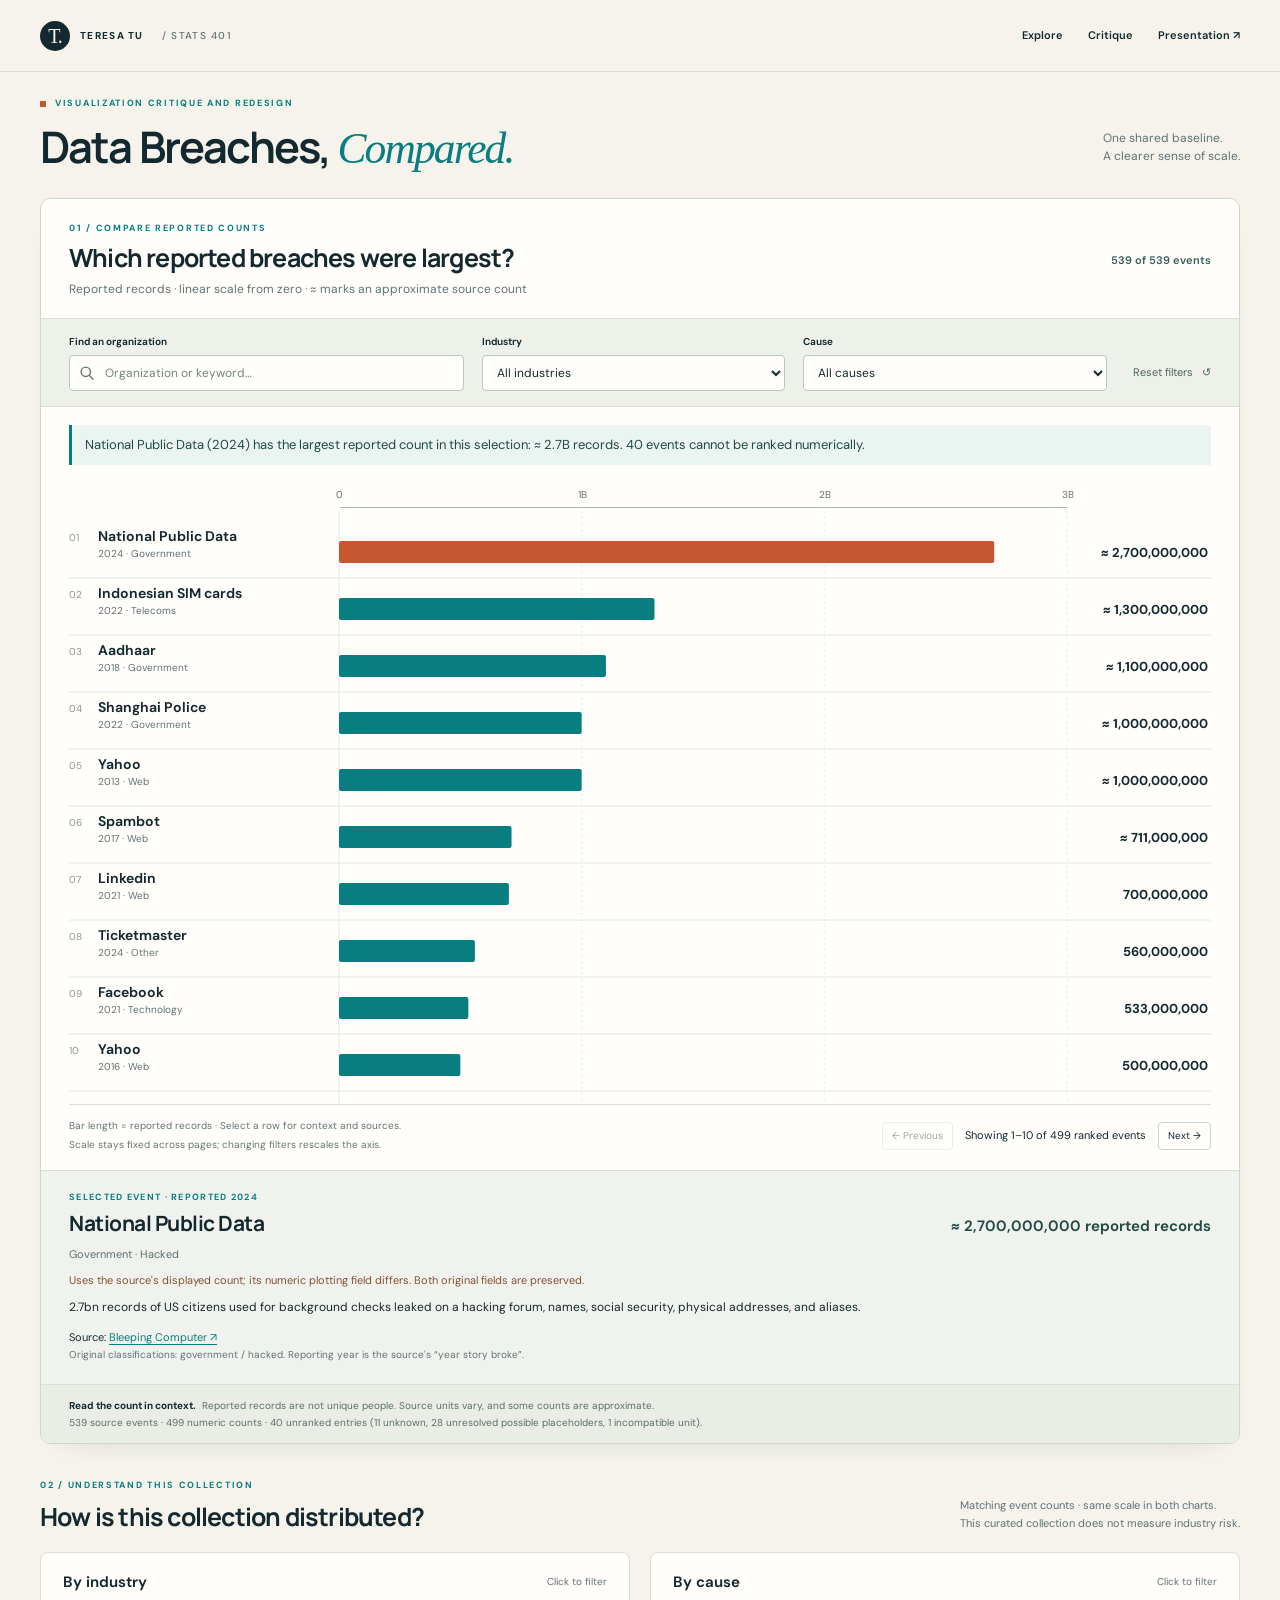
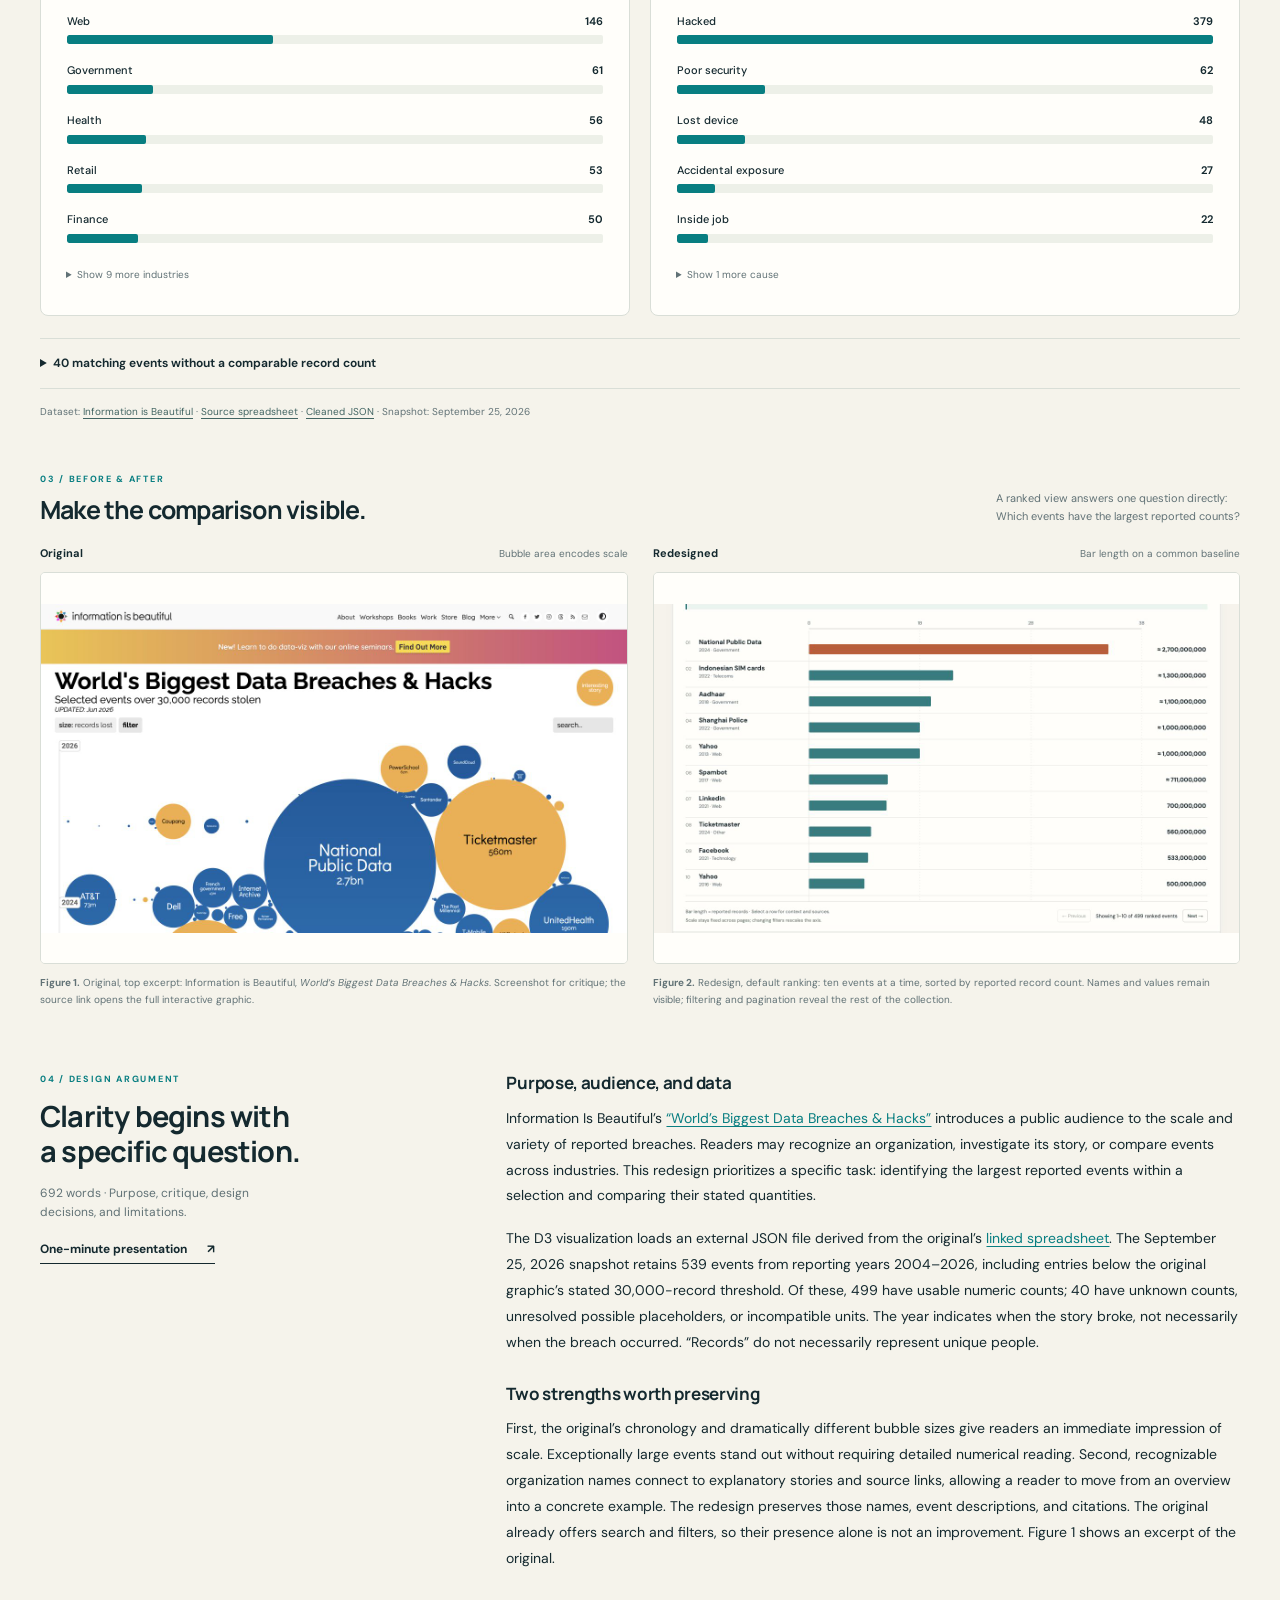
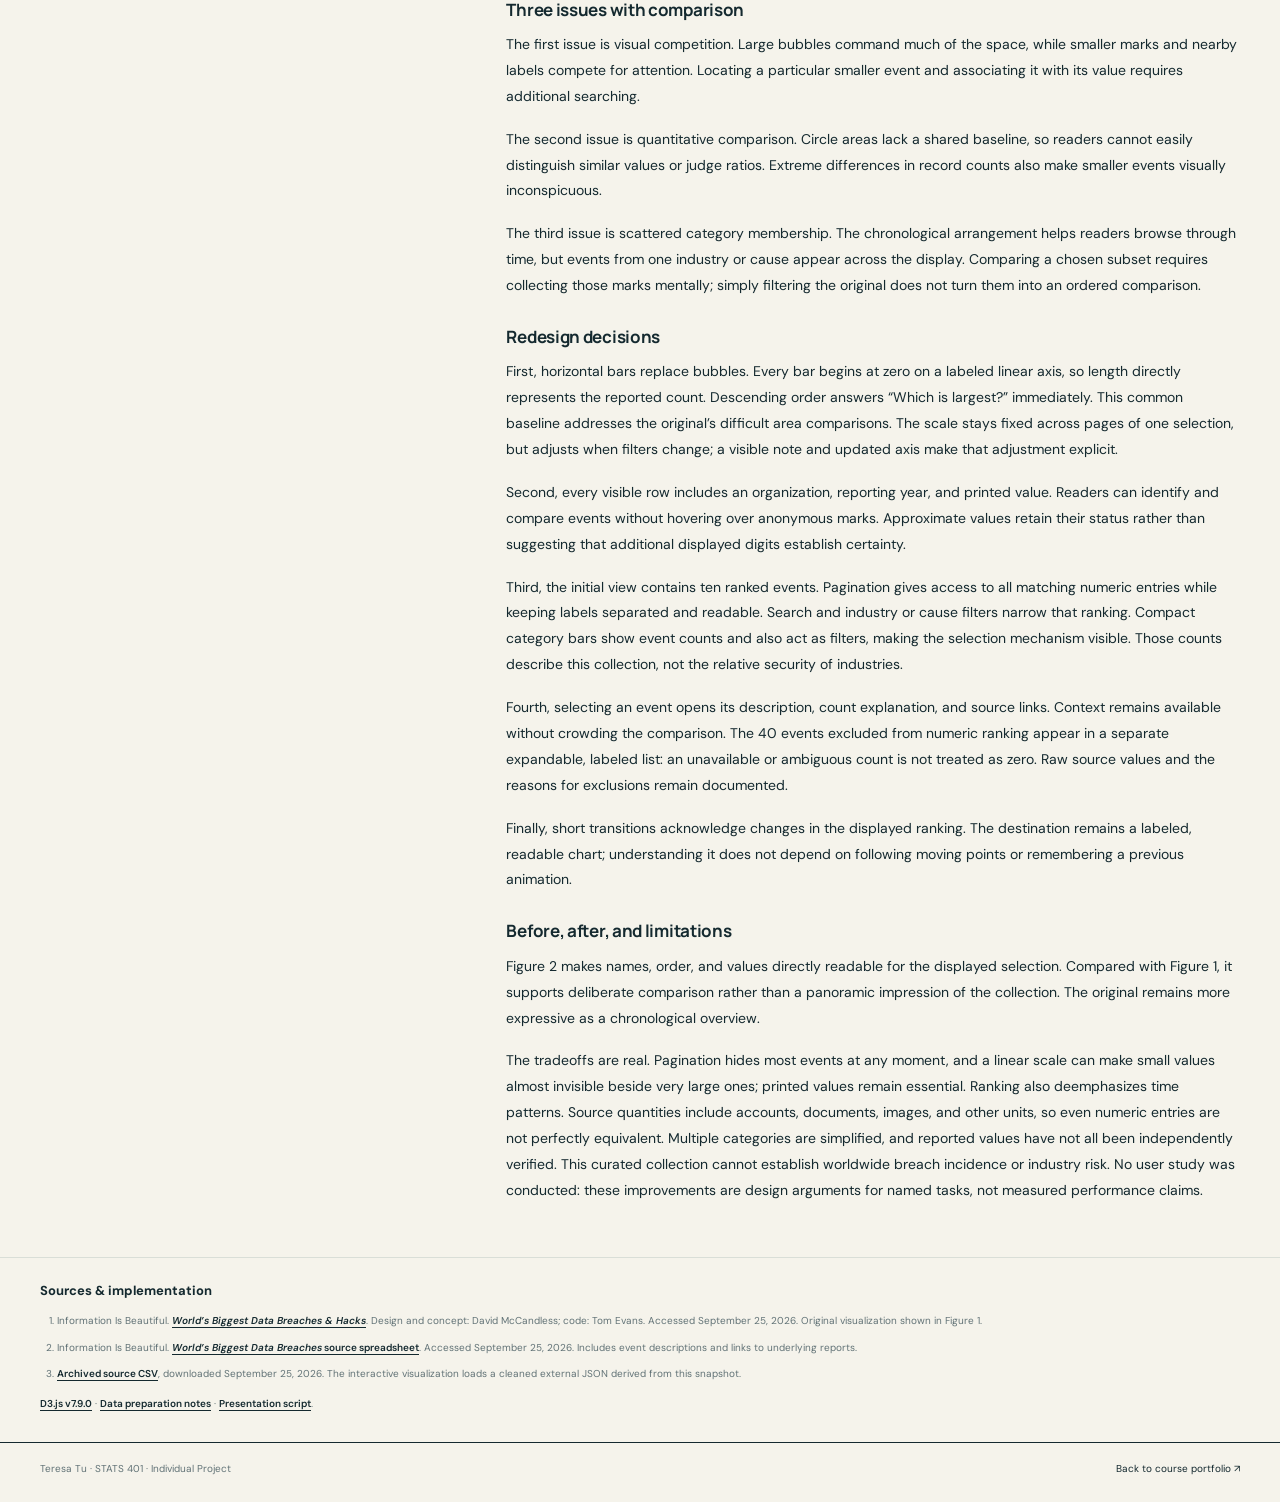
==== commit 6d83f839: "Use one count scale across category summaries" ====
--- a/individual-project/index.html
+++ b/individual-project/index.html
@@ -40,7 +40,7 @@
         <div class="sr-only" id="live-status" role="status" aria-live="polite" aria-atomic="true"></div>
       </div>
       <div class="distribution-section" aria-labelledby="distribution-heading">
-        <div class="section-heading"><div><p class="eyebrow">02 / Understand this collection</p><h2 id="distribution-heading">How is this collection distributed?</h2></div><p class="section-deck">Counts of events matching your filters.<br> This curated collection does not measure industry risk.</p></div>
+        <div class="section-heading"><div><p class="eyebrow">02 / Understand this collection</p><h2 id="distribution-heading">How is this collection distributed?</h2></div><p class="section-deck">Matching event counts · same scale in both charts.<br> This curated collection does not measure industry risk.</p></div>
         <div class="distribution-grid"><section class="distribution-card" aria-labelledby="sector-heading"><div class="card-heading"><h3 id="sector-heading">By industry</h3><span>Click to filter</span></div><div id="sector-summary" class="summary-list"></div></section><section class="distribution-card" aria-labelledby="method-heading"><div class="card-heading"><h3 id="method-heading">By cause</h3><span>Click to filter</span></div><div id="method-summary" class="summary-list"></div></section></div>
       </div>
       <details id="unranked-details" class="unranked-details"><summary id="unranked-title">Events without comparable record counts</summary><p class="unranked-explainer">These events remain in the collection and category counts. Unknown counts, unresolved source values, and incompatible units are excluded from the numeric ranking.</p><div id="unranked-list" class="unranked-list"></div></details>
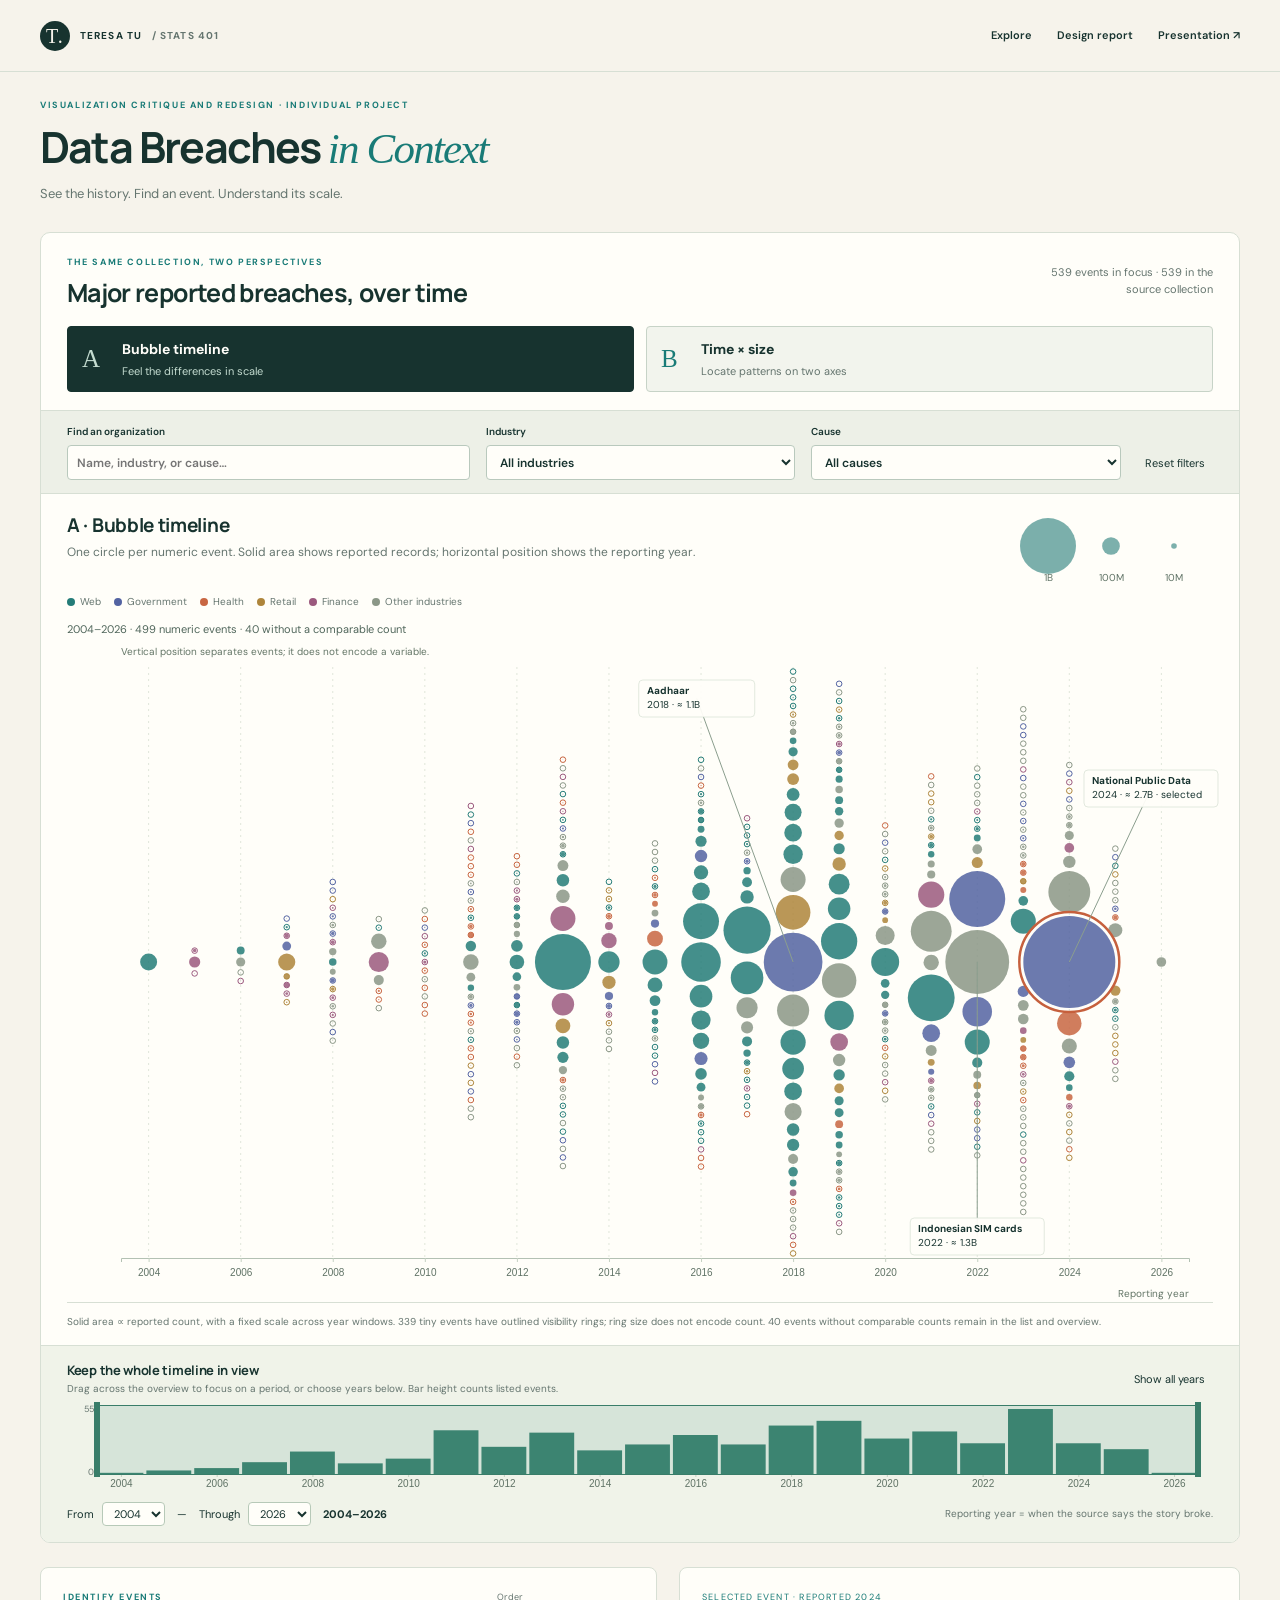
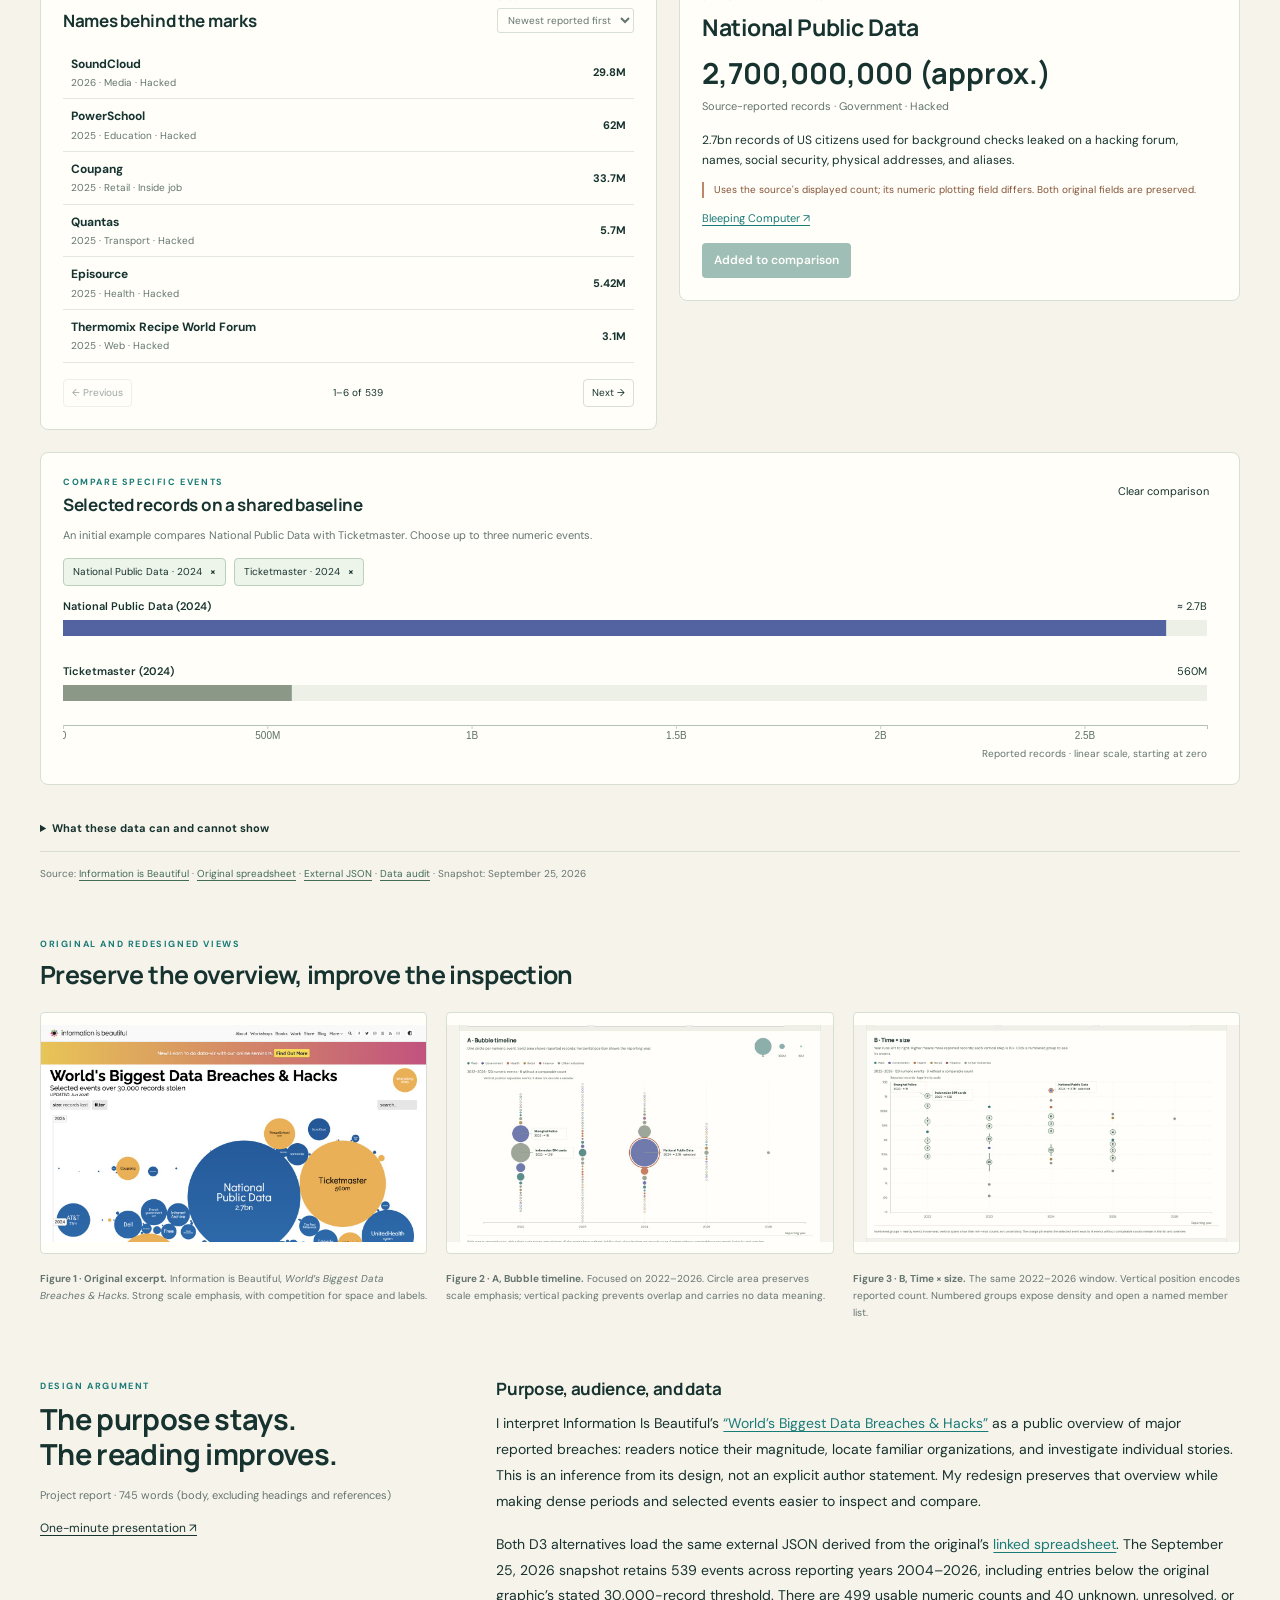
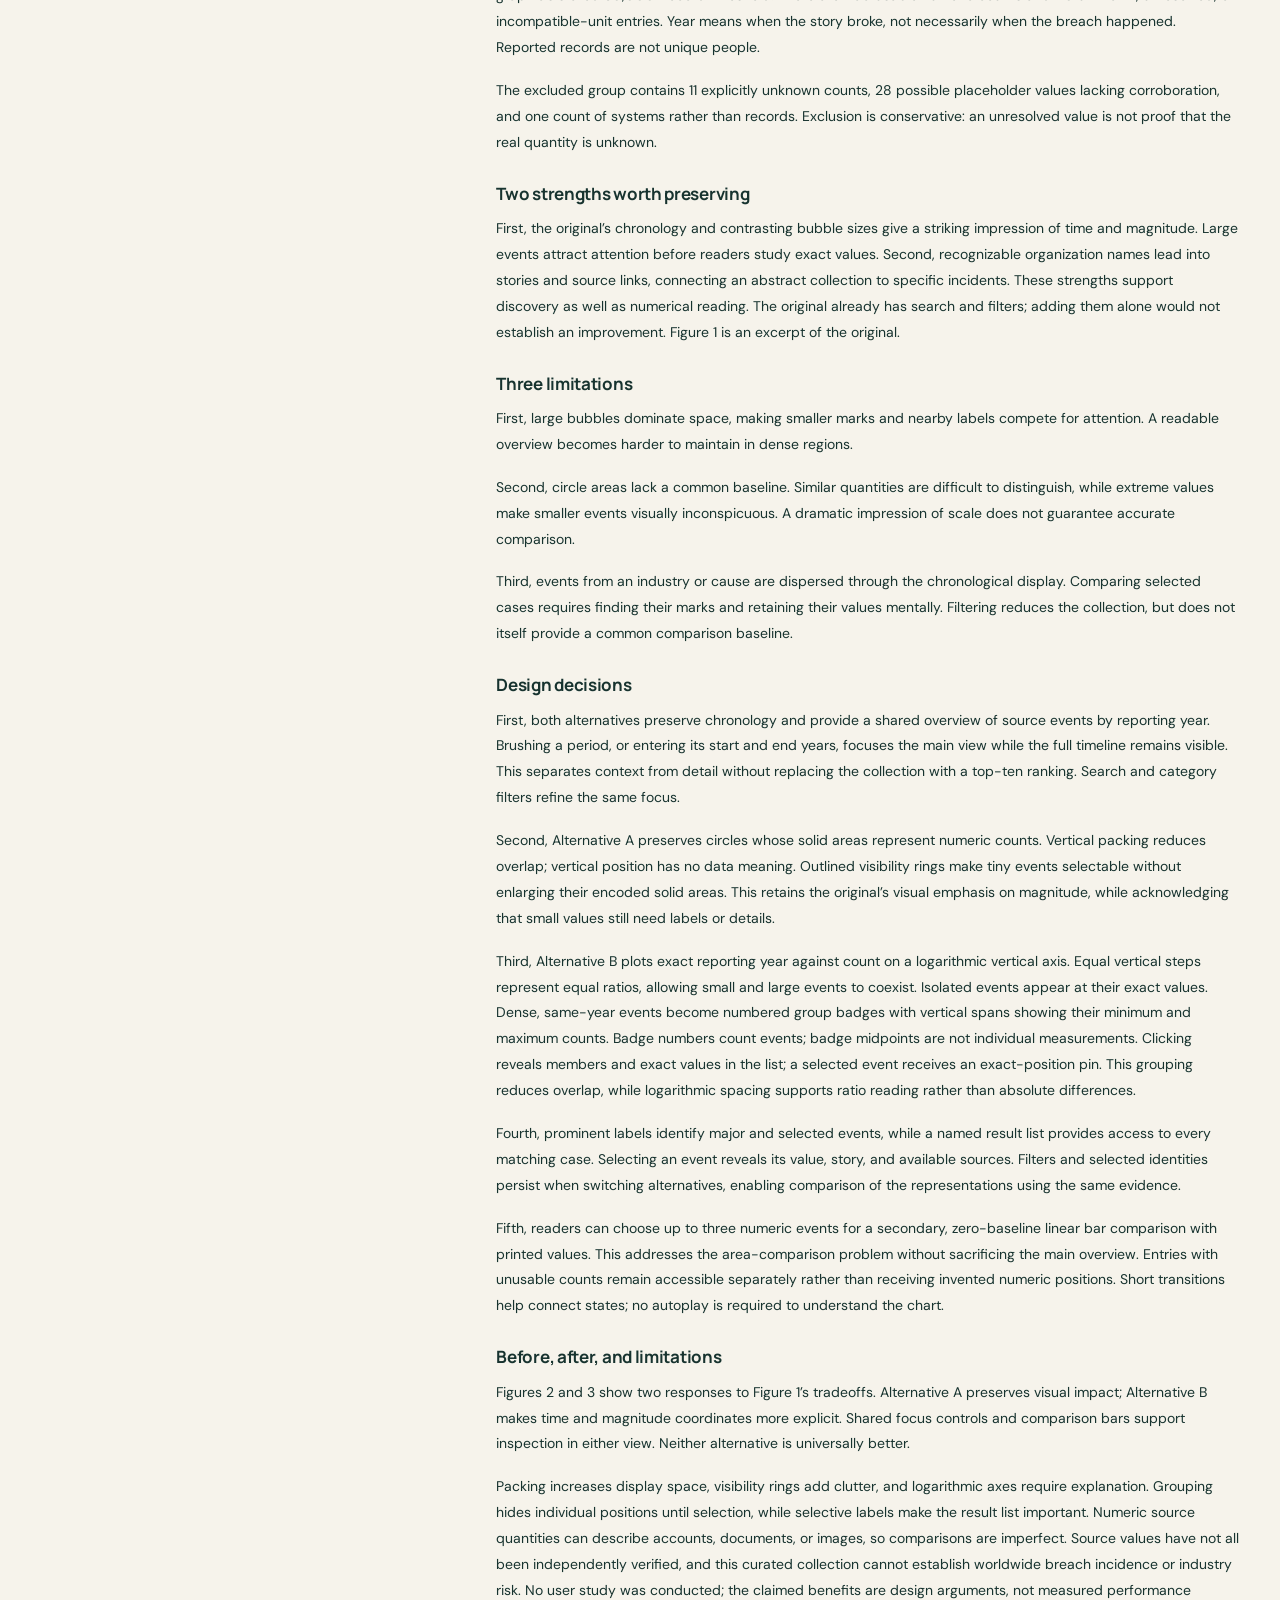
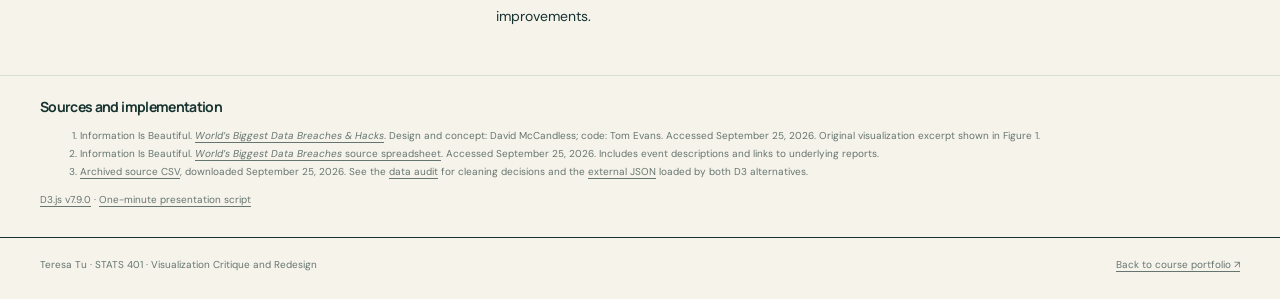
==== commit ee6c0700: "Preserve breach chronology with two linked D3 redesigns" ====
--- a/individual-project/index.html
+++ b/individual-project/index.html
@@ -1,94 +1,79 @@
 <!doctype html>
 <html lang="en">
 <head>
-  <meta charset="utf-8">
-  <meta name="viewport" content="width=device-width, initial-scale=1">
-  <meta name="description" content="Compare the largest reported data breaches on a shared baseline. A D3.js critique and redesign of Information is Beautiful's data breach visualization.">
-  <title>Data Breaches, Compared · Visualization Critique and Redesign</title>
-  <link rel="stylesheet" href="project.css?v=20260925-ranking">
+  <meta charset="utf-8"><meta name="viewport" content="width=device-width,initial-scale=1">
+  <meta name="description" content="Two D3 redesigns of the world's biggest data breaches: a proportional bubble timeline and a time-versus-size view, with linked focus, context, and event comparison.">
+  <title>Data Breaches in Context · Visualization Critique and Redesign</title>
+  <link rel="stylesheet" href="project.css?v=20260926-context">
   <script defer src="vendor/d3.v7.9.0.min.js"></script>
-  <script defer src="visualization.js?v=20260925-ranking"></script>
+  <script defer src="chart-layouts.js?v=20260926-context"></script>
+  <script defer src="visualization.js?v=20260926-context"></script>
 </head>
 <body>
-  <a class="skip-link" href="#explorer">Skip to interactive visualization</a>
-  <header class="site-header wrap">
-    <a class="wordmark" href="../"><span class="brand-mark" aria-hidden="true">T.</span> TERESA TU <span class="header-course">/ STATS 401</span></a>
-    <nav aria-label="Page"><a href="#explorer">Explore</a><a href="#critique">Critique</a><a href="assets/Teresa_Tu.pdf">Presentation <span aria-hidden="true">↗</span></a></nav>
-  </header>
-  <main>
-    <section class="hero wrap" aria-labelledby="project-title">
-      <p class="eyebrow"><span class="tiny-square" aria-hidden="true"></span> Visualization Critique and Redesign</p>
-      <div class="hero-line"><h1 id="project-title">Data Breaches, <em>Compared.</em></h1><p>One shared baseline.<br> A clearer sense of scale.</p></div>
-    </section>
-
-    <section id="explorer" class="explorer-section wrap" aria-labelledby="ranking-title">
-      <div class="explorer-shell">
-        <div class="explorer-heading"><div><p class="eyebrow">01 / Compare reported counts</p><h2 id="ranking-title">Which reported breaches were largest?</h2><p id="ranking-subtitle" class="ranking-subtitle">Sorted by reported record count. Each bar starts at zero.</p></div><p class="result-badge" id="result-count">Loading events…</p></div>
-        <div class="filter-toolbar" role="group" aria-label="Filter events">
-          <label class="filter-field search-field"><span>Find an organization</span><span class="input-wrap"><svg aria-hidden="true" width="17" height="17" viewBox="0 0 20 20"><circle cx="8" cy="8" r="5.5" fill="none" stroke="currentColor" stroke-width="1.7"/><path d="m12 12 5 5" stroke="currentColor" stroke-width="1.7"/></svg><input id="search" aria-label="Find an organization" type="search" placeholder="Organization or keyword…" autocomplete="off"></span></label>
-          <label class="filter-field"><span>Industry</span><select id="sector-filter" aria-label="Industry"><option value="">All industries</option></select></label>
-          <label class="filter-field"><span>Cause</span><select id="method-filter" aria-label="Cause"><option value="">All causes</option></select></label>
-          <button type="button" class="reset-button" id="reset-button">Reset filters <span aria-hidden="true">↺</span></button>
-        </div>
-        <div class="ranking-body">
-          <p class="ranking-summary" id="ranking-summary">Loading the source dataset…</p>
-          <div id="rank-stage" class="rank-stage"><svg id="rank-chart" role="img" aria-labelledby="rank-svg-title rank-svg-description"><title id="rank-svg-title">Ranked data breaches by reported record count</title><desc id="rank-svg-description">Horizontal bars share a linear axis starting at zero. Select an event to read its context and sources.</desc></svg><p id="empty-state" class="empty-state" hidden>No events match these filters. Try a different search or reset the filters.</p></div>
-          <div class="chart-footer"><p>Bar length = reported records · Select a row for context and sources.<span class="scale-note">Scale stays fixed across pages; changing filters rescales the axis.</span></p><nav class="pagination" aria-label="Ranking pages"><button type="button" id="prev-page" aria-label="Previous ranking page" disabled>← Previous</button><span id="page-status">—</span><button type="button" id="next-page" aria-label="Next ranking page" disabled>Next →</button></nav></div>
-        </div>
-        <section id="selection-detail" class="selection-detail" aria-label="Selected event details" aria-live="polite"><p class="detail-kicker">Beyond the number</p><p>Select a ranked event to see its year, reported units, explanation, and original sources.</p></section>
-        <div class="data-note"><strong>Read the count in context.</strong> Reported records are not unique people. Source units vary, and some counts are approximate. <span id="data-audit-note"></span></div>
-        <div class="sr-only" id="live-status" role="status" aria-live="polite" aria-atomic="true"></div>
-      </div>
-      <div class="distribution-section" aria-labelledby="distribution-heading">
-        <div class="section-heading"><div><p class="eyebrow">02 / Understand this collection</p><h2 id="distribution-heading">How is this collection distributed?</h2></div><p class="section-deck">Matching event counts · same scale in both charts.<br> This curated collection does not measure industry risk.</p></div>
-        <div class="distribution-grid"><section class="distribution-card" aria-labelledby="sector-heading"><div class="card-heading"><h3 id="sector-heading">By industry</h3><span>Click to filter</span></div><div id="sector-summary" class="summary-list"></div></section><section class="distribution-card" aria-labelledby="method-heading"><div class="card-heading"><h3 id="method-heading">By cause</h3><span>Click to filter</span></div><div id="method-summary" class="summary-list"></div></section></div>
-      </div>
-      <details id="unranked-details" class="unranked-details"><summary id="unranked-title">Events without comparable record counts</summary><p class="unranked-explainer">These events remain in the collection and category counts. Unknown counts, unresolved source values, and incompatible units are excluded from the numeric ranking.</p><div id="unranked-list" class="unranked-list"></div></details>
-      <p class="source-line">Dataset: <a href="https://informationisbeautiful.net/visualizations/worlds-biggest-data-breaches-hacks/" target="_blank" rel="noopener noreferrer">Information is Beautiful</a> · <a href="https://docs.google.com/spreadsheets/d/1i0oIJJMRG-7t1GT-mr4smaTTU7988yXVz8nPlwaJ8Xk/edit#gid=2" target="_blank" rel="noopener noreferrer">Source spreadsheet</a> · <a href="data/breaches.json">Cleaned JSON</a> · <span id="snapshot-date">Snapshot: September 25, 2026.</span></p>
-    </section>
-
-    <section class="comparison-section wrap" aria-labelledby="comparison-heading">
-      <div class="section-heading"><div><p class="eyebrow">03 / Before &amp; after</p><h2 id="comparison-heading">Make the comparison visible.</h2></div><p class="section-deck">A ranked view answers one question directly:<br> Which events have the largest reported counts?</p></div>
-      <div class="comparison-grid"><figure><div class="figure-label"><span>Original</span><span>Bubble area encodes scale</span></div><a href="https://informationisbeautiful.net/visualizations/worlds-biggest-data-breaches-hacks/" target="_blank" rel="noopener noreferrer"><img src="assets/original-chart.png" alt="Top excerpt of the original data breach visualization, with differently sized bubbles and labels arranged by reporting year." loading="lazy"></a><figcaption><strong>Figure 1.</strong> Original, top excerpt: Information is Beautiful, <cite>World’s Biggest Data Breaches &amp; Hacks</cite>. Screenshot for critique; the source link opens the full interactive graphic.</figcaption></figure><figure><div class="figure-label"><span>Redesigned</span><span>Bar length on a common baseline</span></div><a href="#explorer"><img src="assets/redesign-ranking.png" alt="Redesigned ranking with ten labeled horizontal bars, printed reported values, and a shared linear axis beginning at zero." loading="lazy"></a><figcaption><strong>Figure 2.</strong> Redesign, default ranking: ten events at a time, sorted by reported record count. Names and values remain visible; filtering and pagination reveal the rest of the collection.</figcaption></figure></div>
-    </section>
-
-    <section id="critique" class="report-section wrap" aria-labelledby="critique-heading"><div class="report-heading"><p class="eyebrow">04 / Design argument</p><h2 id="critique-heading">Clarity begins with<br> a specific question.</h2><p id="report-word-count">692 words · Purpose, critique, design decisions, and limitations.</p><a class="text-link" href="assets/Teresa_Tu.pdf">One-minute presentation <span aria-hidden="true">↗</span></a></div><div id="report-slot" class="report-copy"><!-- Report body: 692 words, excluding headings and references. -->
-<article class="project-report" aria-label="Visualization critique and redesign report">
-  <section class="report-part">
+<a class="skip-link" href="#explorer">Skip to the explorer</a>
+<header class="wrap site-header"><a class="wordmark" href="../"><span class="brand-mark">T.</span> TERESA TU <span>/ STATS 401</span></a><nav aria-label="Page"><a href="#explorer">Explore</a><a href="#critique">Design report</a><a href="assets/Teresa_Tu.pdf">Presentation ↗</a></nav></header>
+<main>
+<section class="hero wrap"><p class="eyebrow">Visualization Critique and Redesign · Individual Project</p><h1>Data Breaches <em>in Context</em></h1><p>See the history. Find an event. Understand its scale.</p></section>
+<section id="explorer" class="wrap" aria-labelledby="explorer-title">
+  <div class="explorer-shell">
+    <div class="intro"><div><p class="eyebrow">The same collection, two perspectives</p><h2 id="explorer-title">Major reported breaches, over time</h2></div><p id="result-count" class="result-count" aria-live="polite">Loading source data…</p></div>
+    <div class="view-switch" role="group" aria-label="Choose a visualization"><button id="view-bubbles" data-view="bubbles" aria-pressed="true"><span>A</span><strong>Bubble timeline</strong><small>Feel the differences in scale</small></button><button id="view-scatter" data-view="scatter" aria-pressed="false"><span>B</span><strong>Time × size</strong><small>Locate patterns on two axes</small></button></div>
+    <div class="filter-toolbar" role="group" aria-label="Filter events"><label>Find an organization<input id="search" aria-label="Find an organization" type="search" placeholder="Name, industry, or cause…" autocomplete="off"></label><label>Industry<select id="sector-filter" aria-label="Industry"><option value="">All industries</option></select></label><label>Cause<select id="method-filter" aria-label="Cause"><option value="">All causes</option></select></label><button id="reset-button" class="quiet-button">Reset filters</button></div>
+    <div class="plot-header"><div><h3 id="view-title">A · Bubble timeline</h3><p id="view-description"></p></div><div id="size-legend" aria-label="Bubble area key"></div></div>
+    <div id="sector-legend" class="sector-legend" aria-label="Industry colors"></div>
+    <p id="focus-summary" class="focus-summary"></p>
+    <p class="mobile-hint">On small screens, scroll the chart sideways. Year controls and the event list also work with a keyboard.</p>
+    <div class="plot-scroll"><div id="chart-stage"><svg id="main-chart" role="group" aria-labelledby="chart-title chart-description"><title id="chart-title">Data breaches over time</title><desc id="chart-description">Select a mark or use the named event list below.</desc></svg><div id="chart-tooltip" class="chart-tooltip" hidden></div><p id="empty-state" hidden>No events match this selection.</p></div></div>
+    <p id="encoding-note" class="encoding-note"></p>
+    <div class="context-panel"><div class="context-heading"><div><h3>Keep the whole timeline in view</h3><p>Drag across the overview to focus on a period, or choose years below. Bar height counts listed events.</p></div><button id="all-years" class="quiet-button">Show all years</button></div><div class="overview-scroll"><svg id="overview-chart" role="img" aria-label="Count of matching source events by reporting year; drag to select a year range"></svg></div><div class="year-controls"><label>From <select id="year-start" aria-label="First reporting year"></select></label><span aria-hidden="true">—</span><label>Through <select id="year-end" aria-label="Last reporting year"></select></label><strong id="year-window">2004–2026</strong><span>Reporting year = when the source says the story broke.</span></div></div>
+  </div>
+  <div class="inspection-grid">
+    <section class="event-list-panel" aria-labelledby="event-list-title"><div class="section-inline"><div><p class="eyebrow">Identify events</p><h3 id="event-list-title">Names behind the marks</h3></div><label class="list-sort">Order<select id="list-order" aria-label="Order event list"><option value="latest">Newest reported first</option><option value="largest">Largest reported first</option><option value="name">Organization name</option></select></label></div><p id="group-focus" hidden></p><button id="clear-group" class="text-button" hidden>Return to all events in this window</button><div id="event-list"></div><nav class="pagination" aria-label="Event list pages"><button id="prev-page" aria-label="Previous event list page">← Previous</button><span id="page-status"></span><button id="next-page" aria-label="Next event list page">Next →</button></nav></section>
+    <section id="event-detail" class="event-detail" aria-label="Selected event details" aria-live="polite"></section>
+  </div>
+  <section class="comparison-panel" aria-labelledby="selected-comparison-title"><div class="section-inline"><div><p class="eyebrow">Compare specific events</p><h3 id="selected-comparison-title">Selected records on a shared baseline</h3></div><button id="clear-comparison" class="quiet-button">Clear comparison</button></div><p id="compare-help">An initial example compares National Public Data with Ticketmaster. Choose up to three numeric events.</p><div id="comparison-chips" class="comparison-chips"></div><div id="comparison-stage"><svg id="comparison-chart" role="img" aria-label="Selected events compared with a linear records axis starting at zero"></svg></div><p id="compare-empty" hidden>Select an event above, then choose “Add to comparison”.</p></section>
+  <details class="data-notes"><summary>What these data can and cannot show</summary><p>These are selected, reported events, not a census of data breaches. Category counts and reporting-year patterns cannot establish industry risk or worldwide incidence. Records can mean accounts, documents, images, and other source units, not unique people. Quantities have not all been independently verified.</p><p id="data-audit-note"></p><p>Events without comparable counts remain in the overview and named list but have no numeric position or proportional bubble. Tiny outlined rings in A are visibility targets; only solid circle area represents record count. In B, numbered groups summarize crowded events, with a vertical line showing the range of their reported counts.</p></details>
+  <p class="source-line">Source: <a href="https://informationisbeautiful.net/visualizations/worlds-biggest-data-breaches-hacks/">Information is Beautiful</a> · <a href="https://docs.google.com/spreadsheets/d/1i0oIJJMRG-7t1GT-mr4smaTTU7988yXVz8nPlwaJ8Xk/edit#gid=2">Original spreadsheet</a> · <a href="data/breaches.json">External JSON</a> · <a href="data/README.md">Data audit</a> · Snapshot: September 25, 2026</p>
+  <div id="live-status" class="sr-only" role="status" aria-live="polite"></div>
+</section>
+<section class="before-after wrap" aria-labelledby="before-after-title"><p class="eyebrow">Original and redesigned views</p><h2 id="before-after-title">Preserve the overview, improve the inspection</h2><div class="figure-grid"><figure><a href="https://informationisbeautiful.net/visualizations/worlds-biggest-data-breaches-hacks/"><img src="assets/original-chart.png" alt="Original visualization excerpt: differently sized circles arranged chronologically." loading="lazy"></a><figcaption><strong>Figure 1 · Original excerpt.</strong> Information is Beautiful, <cite>World’s Biggest Data Breaches &amp; Hacks</cite>. Strong scale emphasis, with competition for space and labels.</figcaption></figure><figure><a href="?view=bubbles#explorer"><img src="assets/redesign-bubbles.png" alt="Redesign A: proportional bubble timeline with a focused year window and named annotations." loading="lazy"></a><figcaption><strong>Figure 2 · A, Bubble timeline.</strong> Focused on 2022–2026. Circle area preserves scale emphasis; vertical packing prevents overlap and carries no data meaning.</figcaption></figure><figure><a href="?view=scatter#explorer"><img src="assets/redesign-time-size.png" alt="Redesign B: reporting year versus logarithmic record count, with numbered groups where events are crowded." loading="lazy"></a><figcaption><strong>Figure 3 · B, Time × size.</strong> The same 2022–2026 window. Vertical position encodes reported count. Numbered groups expose density and open a named member list.</figcaption></figure></div></section>
+<section id="critique" class="report-section wrap" aria-labelledby="critique-heading"><div class="report-heading"><p class="eyebrow">Design argument</p><h2 id="critique-heading">The purpose stays.<br> The reading improves.</h2><p id="report-word-count">Project report · 745 words (body, excluding headings and references)</p><a class="text-link" href="assets/Teresa_Tu.pdf">One-minute presentation ↗</a></div><div id="report-slot" class="report-copy"><section class="report-part">
     <h3>Purpose, audience, and data</h3>
-    <p>Information Is Beautiful’s <a href="https://informationisbeautiful.net/visualizations/worlds-biggest-data-breaches-hacks/" target="_blank" rel="noopener noreferrer">“World’s Biggest Data Breaches &amp; Hacks”</a> introduces a public audience to the scale and variety of reported breaches. Readers may recognize an organization, investigate its story, or compare events across industries. This redesign prioritizes a specific task: identifying the largest reported events within a selection and comparing their stated quantities.</p>
-    <p>The D3 visualization loads an external JSON file derived from the original’s <a href="https://docs.google.com/spreadsheets/d/1i0oIJJMRG-7t1GT-mr4smaTTU7988yXVz8nPlwaJ8Xk/edit" target="_blank" rel="noopener noreferrer">linked spreadsheet</a>. The September 25, 2026 snapshot retains 539 events from reporting years 2004–2026, including entries below the original graphic’s stated 30,000-record threshold. Of these, 499 have usable numeric counts; 40 have unknown counts, unresolved possible placeholders, or incompatible units. The year indicates when the story broke, not necessarily when the breach occurred. “Records” do not necessarily represent unique people.</p>
+    <p>I interpret Information Is Beautiful’s <a href="https://informationisbeautiful.net/visualizations/worlds-biggest-data-breaches-hacks/" target="_blank" rel="noopener noreferrer">“World’s Biggest Data Breaches &amp; Hacks”</a> as a public overview of major reported breaches: readers notice their magnitude, locate familiar organizations, and investigate individual stories. This is an inference from its design, not an explicit author statement. My redesign preserves that overview while making dense periods and selected events easier to inspect and compare.</p>
+    <p>Both D3 alternatives load the same external JSON derived from the original’s <a href="https://docs.google.com/spreadsheets/d/1i0oIJJMRG-7t1GT-mr4smaTTU7988yXVz8nPlwaJ8Xk/edit" target="_blank" rel="noopener noreferrer">linked spreadsheet</a>. The September 25, 2026 snapshot retains 539 events across reporting years 2004–2026, including entries below the original graphic’s stated 30,000-record threshold. There are 499 usable numeric counts and 40 unknown, unresolved, or incompatible-unit entries. Year means when the story broke, not necessarily when the breach happened. Reported records are not unique people.</p>
+    <p>The excluded group contains 11 explicitly unknown counts, 28 possible placeholder values lacking corroboration, and one count of systems rather than records. Exclusion is conservative: an unresolved value is not proof that the real quantity is unknown.</p>
   </section>
 
   <section class="report-part">
     <h3>Two strengths worth preserving</h3>
-    <p>First, the original’s chronology and dramatically different bubble sizes give readers an immediate impression of scale. Exceptionally large events stand out without requiring detailed numerical reading. Second, recognizable organization names connect to explanatory stories and source links, allowing a reader to move from an overview into a concrete example. The redesign preserves those names, event descriptions, and citations. The original already offers search and filters, so their presence alone is not an improvement. Figure 1 shows an excerpt of the original.</p>
+    <p>First, the original’s chronology and contrasting bubble sizes give a striking impression of time and magnitude. Large events attract attention before readers study exact values. Second, recognizable organization names lead into stories and source links, connecting an abstract collection to specific incidents. These strengths support discovery as well as numerical reading. The original already has search and filters; adding them alone would not establish an improvement. Figure 1 is an excerpt of the original.</p>
   </section>
 
   <section class="report-part">
-    <h3>Three issues with comparison</h3>
-    <p>The first issue is visual competition. Large bubbles command much of the space, while smaller marks and nearby labels compete for attention. Locating a particular smaller event and associating it with its value requires additional searching.</p>
-    <p>The second issue is quantitative comparison. Circle areas lack a shared baseline, so readers cannot easily distinguish similar values or judge ratios. Extreme differences in record counts also make smaller events visually inconspicuous.</p>
-    <p>The third issue is scattered category membership. The chronological arrangement helps readers browse through time, but events from one industry or cause appear across the display. Comparing a chosen subset requires collecting those marks mentally; simply filtering the original does not turn them into an ordered comparison.</p>
+    <h3>Three limitations</h3>
+    <p>First, large bubbles dominate space, making smaller marks and nearby labels compete for attention. A readable overview becomes harder to maintain in dense regions.</p>
+    <p>Second, circle areas lack a common baseline. Similar quantities are difficult to distinguish, while extreme values make smaller events visually inconspicuous. A dramatic impression of scale does not guarantee accurate comparison.</p>
+    <p>Third, events from an industry or cause are dispersed through the chronological display. Comparing selected cases requires finding their marks and retaining their values mentally. Filtering reduces the collection, but does not itself provide a common comparison baseline.</p>
   </section>
 
   <section class="report-part">
-    <h3>Redesign decisions</h3>
-    <p>First, horizontal bars replace bubbles. Every bar begins at zero on a labeled linear axis, so length directly represents the reported count. Descending order answers “Which is largest?” immediately. This common baseline addresses the original’s difficult area comparisons. The scale stays fixed across pages of one selection, but adjusts when filters change; a visible note and updated axis make that adjustment explicit.</p>
-    <p>Second, every visible row includes an organization, reporting year, and printed value. Readers can identify and compare events without hovering over anonymous marks. Approximate values retain their status rather than suggesting that additional displayed digits establish certainty.</p>
-    <p>Third, the initial view contains ten ranked events. Pagination gives access to all matching numeric entries while keeping labels separated and readable. Search and industry or cause filters narrow that ranking. Compact category bars show event counts and also act as filters, making the selection mechanism visible. Those counts describe this collection, not the relative security of industries.</p>
-    <p>Fourth, selecting an event opens its description, count explanation, and source links. Context remains available without crowding the comparison. The 40 events excluded from numeric ranking appear in a separate expandable, labeled list: an unavailable or ambiguous count is not treated as zero. Raw source values and the reasons for exclusions remain documented.</p>
-    <p>Finally, short transitions acknowledge changes in the displayed ranking. The destination remains a labeled, readable chart; understanding it does not depend on following moving points or remembering a previous animation.</p>
+    <h3>Design decisions</h3>
+    <p>First, both alternatives preserve chronology and provide a shared overview of source events by reporting year. Brushing a period, or entering its start and end years, focuses the main view while the full timeline remains visible. This separates context from detail without replacing the collection with a top-ten ranking. Search and category filters refine the same focus.</p>
+    <p>Second, Alternative A preserves circles whose solid areas represent numeric counts. Vertical packing reduces overlap; vertical position has no data meaning. Outlined visibility rings make tiny events selectable without enlarging their encoded solid areas. This retains the original’s visual emphasis on magnitude, while acknowledging that small values still need labels or details.</p>
+    <p>Third, Alternative B plots exact reporting year against count on a logarithmic vertical axis. Equal vertical steps represent equal ratios, allowing small and large events to coexist. Isolated events appear at their exact values. Dense, same-year events become numbered group badges with vertical spans showing their minimum and maximum counts. Badge numbers count events; badge midpoints are not individual measurements. Clicking reveals members and exact values in the list; a selected event receives an exact-position pin. This grouping reduces overlap, while logarithmic spacing supports ratio reading rather than absolute differences.</p>
+    <p>Fourth, prominent labels identify major and selected events, while a named result list provides access to every matching case. Selecting an event reveals its value, story, and available sources. Filters and selected identities persist when switching alternatives, enabling comparison of the representations using the same evidence.</p>
+    <p>Fifth, readers can choose up to three numeric events for a secondary, zero-baseline linear bar comparison with printed values. This addresses the area-comparison problem without sacrificing the main overview. Entries with unusable counts remain accessible separately rather than receiving invented numeric positions. Short transitions help connect states; no autoplay is required to understand the chart.</p>
   </section>
 
   <section class="report-part">
     <h3>Before, after, and limitations</h3>
-    <p>Figure 2 makes names, order, and values directly readable for the displayed selection. Compared with Figure 1, it supports deliberate comparison rather than a panoramic impression of the collection. The original remains more expressive as a chronological overview.</p>
-    <p>The tradeoffs are real. Pagination hides most events at any moment, and a linear scale can make small values almost invisible beside very large ones; printed values remain essential. Ranking also deemphasizes time patterns. Source quantities include accounts, documents, images, and other units, so even numeric entries are not perfectly equivalent. Multiple categories are simplified, and reported values have not all been independently verified. This curated collection cannot establish worldwide breach incidence or industry risk. No user study was conducted: these improvements are design arguments for named tasks, not measured performance claims.</p>
-  </section>
-</article></div></section>
-    <section class="references-section wrap" aria-labelledby="references-heading"><h2 id="references-heading">Sources &amp; implementation</h2><div id="references-slot"><ol><li>Information Is Beautiful. <a href="https://informationisbeautiful.net/visualizations/worlds-biggest-data-breaches-hacks/" target="_blank" rel="noopener noreferrer"><cite>World’s Biggest Data Breaches &amp; Hacks</cite></a>. Design and concept: David McCandless; code: Tom Evans. Accessed September 25, 2026. Original visualization shown in Figure 1.</li><li>Information Is Beautiful. <a href="https://docs.google.com/spreadsheets/d/1i0oIJJMRG-7t1GT-mr4smaTTU7988yXVz8nPlwaJ8Xk/edit" target="_blank" rel="noopener noreferrer"><cite>World’s Biggest Data Breaches</cite> source spreadsheet</a>. Accessed September 25, 2026. Includes event descriptions and links to underlying reports.</li><li><a href="data/breaches-source-2026-09-25.csv">Archived source CSV</a>, downloaded September 25, 2026. The interactive visualization loads a cleaned external JSON derived from this snapshot.</li></ol><p><a href="https://d3js.org/">D3.js v7.9.0</a> · <a href="data/README.md">Data preparation notes</a> · <a href="presentation-notes.md">Presentation script</a>.</p></div></section>
-  </main>
-  <footer class="site-footer wrap"><p>Teresa Tu · STATS 401 · Individual Project</p><a href="../">Back to course portfolio <span aria-hidden="true">↗</span></a></footer>
-</body>
-</html>
+    <p>Figures 2 and 3 show two responses to Figure 1’s tradeoffs. Alternative A preserves visual impact; Alternative B makes time and magnitude coordinates more explicit. Shared focus controls and comparison bars support inspection in either view. Neither alternative is universally better.</p>
+    <p>Packing increases display space, visibility rings add clutter, and logarithmic axes require explanation. Grouping hides individual positions until selection, while selective labels make the result list important. Numeric source quantities can describe accounts, documents, or images, so comparisons are imperfect. Source values have not all been independently verified, and this curated collection cannot establish worldwide breach incidence or industry risk. No user study was conducted; the claimed benefits are design arguments, not measured performance improvements.</p>
+  </section></div></section>
+<section class="references-section wrap"><h2>Sources and implementation</h2><div id="references-slot"><ol>
+      <li>Information Is Beautiful. <a href="https://informationisbeautiful.net/visualizations/worlds-biggest-data-breaches-hacks/" target="_blank" rel="noopener noreferrer"><cite>World’s Biggest Data Breaches &amp; Hacks</cite></a>. Design and concept: David McCandless; code: Tom Evans. Accessed September 25, 2026. Original visualization excerpt shown in Figure 1.</li>
+      <li>Information Is Beautiful. <a href="https://docs.google.com/spreadsheets/d/1i0oIJJMRG-7t1GT-mr4smaTTU7988yXVz8nPlwaJ8Xk/edit" target="_blank" rel="noopener noreferrer"><cite>World’s Biggest Data Breaches</cite> source spreadsheet</a>. Accessed September 25, 2026. Includes event descriptions and links to underlying reports.</li>
+      <li><a href="data/breaches-source-2026-09-25.csv">Archived source CSV</a>, downloaded September 25, 2026. See the <a href="data/README.md">data audit</a> for cleaning decisions and the <a href="data/breaches.json">external JSON</a> loaded by both D3 alternatives.</li>
+    </ol><p><a href="https://d3js.org/">D3.js v7.9.0</a> · <a href="presentation-notes.md">One-minute presentation script</a></p></div></section>
+</main><footer class="site-footer wrap"><p>Teresa Tu · STATS 401 · Visualization Critique and Redesign</p><a href="../">Back to course portfolio ↗</a></footer>
+</body></html>
--- a/individual-project/project.css
+++ b/individual-project/project.css
@@ -1,12 +1,6 @@
-@import url('https://fonts.googleapis.com/css2?family=DM+Sans:wght@400;450;500;550;600;650;700&family=Manrope:wght@400;500;600;650;700;750;800&display=swap');
-:root{--paper:#f5f3eb;--ink:#14292f;--muted:#617276;--line:#d9ded7;--teal:#087e81;--orange:#c75730;--chart:#fffefa;--dark:#142c33;--serif:Georgia,'Times New Roman',serif;--sans:'DM Sans',Arial,sans-serif;--display:'Manrope',Arial,sans-serif}*{box-sizing:border-box}html{scroll-behavior:auto;scroll-padding-top:20px}body{margin:0;background:var(--paper);color:var(--ink);font:15px/1.6 var(--sans)}button,input,select{font:inherit}a{color:inherit;text-underline-offset:3px}button,a,input,select,summary{outline-offset:4px}button:focus-visible,a:focus-visible,input:focus-visible,select:focus-visible,summary:focus-visible{outline:3px solid var(--orange)}button{cursor:pointer}button:disabled{cursor:default;opacity:.4}h1,h2,h3,p,figure{margin:0}h1,h2,h3{line-height:1.2}svg{display:block}.wrap{max-width:1280px;margin:0 auto;padding-left:40px;padding-right:40px}.site-header{display:flex;justify-content:space-between;align-items:center;height:72px;border-bottom:1px solid var(--line)}.wordmark{font-size:10px;font-weight:700;letter-spacing:1.3px;text-decoration:none;display:flex;align-items:center;gap:10px}.brand-mark{background:var(--ink);color:var(--paper);font:20px/30px var(--serif);text-align:center;width:30px;height:30px;border-radius:50%;letter-spacing:-1px}.header-course{color:var(--muted);font-weight:500;margin-left:8px}.site-header nav{display:flex;gap:25px;font-size:11px;font-weight:600}.site-header nav a{text-decoration:none}.site-header nav a:hover{color:var(--teal)}.hero{padding-top:25px;padding-bottom:26px}.eyebrow{font-size:9px;line-height:1.5;font-weight:700;letter-spacing:1.7px;text-transform:uppercase;color:var(--teal)}.hero>.eyebrow{display:flex;gap:9px;align-items:center}.tiny-square{width:6px;height:6px;background:var(--orange);display:inline-block}.hero-line{display:flex;justify-content:space-between;align-items:center;gap:30px;margin-top:12px}h1{font:650 clamp(30px,3.4vw,46px)/1.12 var(--display);letter-spacing:-1.9px}h1 em{font-family:var(--serif);font-weight:400;color:var(--teal)}.hero-line>p{font-size:12px;line-height:1.5;color:var(--muted)}h2{font-family:var(--display);font-weight:700;font-size:25px;letter-spacing:-.8px}.explorer-shell{background:var(--chart);border:1px solid #cdd7d2;border-radius:10px;overflow:hidden;box-shadow:0 12px 32px -28px #153e3e60}.explorer-heading{display:flex;align-items:center;justify-content:space-between;gap:24px;padding:23px 28px 19px}.explorer-heading .eyebrow{margin-bottom:7px}.ranking-subtitle{font-size:12px;color:var(--muted);margin-top:7px}.result-badge{font-size:11px;line-height:1.5;font-weight:600;color:#365d5b;max-width:145px;text-align:right;flex-shrink:0}.filter-toolbar{display:grid;grid-template-columns:minmax(200px,1.3fr) minmax(150px,1fr) minmax(150px,1fr) auto;align-items:end;gap:18px;padding:15px 28px;background:#eef1e9;border-top:1px solid var(--line);border-bottom:1px solid var(--line)}.filter-field{display:block;min-width:0}.filter-field>span:first-child{font-size:10px;font-weight:650;display:block;margin-bottom:5px}.filter-field input,.filter-field select{height:36px;width:100%;border:1px solid #b8c9c3;border-radius:4px;background:var(--chart);font-size:12px;color:var(--ink);padding:7px 10px;min-width:0}.filter-field select{cursor:pointer;padding-right:25px}.input-wrap{position:relative;display:block}.input-wrap>svg{position:absolute;left:10px;top:10px;color:#607a75;pointer-events:none}.input-wrap input{padding-left:35px}.input-wrap input::placeholder{color:#758583}.reset-button{height:36px;background:transparent;border:0;font-size:11px;color:#4c6562;white-space:nowrap;padding:7px 0 7px 8px}.reset-button:hover{color:var(--teal)}.reset-button span{margin-left:6px}.ranking-body{padding:0 28px}.ranking-summary{font-size:13px;line-height:1.55;margin:18px 0 6px;padding:10px 13px;background:#eaf4f0;border-left:3px solid var(--teal);color:#224a46}.ranking-summary strong{font-weight:700}.rank-stage{position:relative;min-height:200px;margin-top:10px}#rank-chart{width:100%;height:auto;overflow:visible;font-family:var(--sans)}#rank-chart text{font-family:var(--sans)}#rank-chart .rank-name{font-weight:650;fill:var(--ink)}#rank-chart .rank-meta{font-size:10px;fill:var(--muted)}#rank-chart .rank-value{font-weight:700;fill:var(--ink);font-variant-numeric:tabular-nums}#rank-chart .rank-index{font-size:10px;fill:#8b9690}#rank-chart .rank-bar{fill:var(--teal)}#rank-chart .rank-row{cursor:pointer}#rank-chart .rank-row:hover .rank-bar,#rank-chart .rank-row.is-selected .rank-bar{fill:var(--orange)}#rank-chart .rank-row:focus{outline:none}#rank-chart .rank-row:focus-visible .rank-bar{stroke:var(--ink);stroke-width:3}#rank-chart .rank-axis text{font-size:10px;fill:var(--muted)}#rank-chart .rank-axis .domain{stroke:#adbfb8}#rank-chart .rank-axis .tick line{stroke:#b8c9c3}#rank-chart .rank-grid line{stroke:#e2e8e1}#rank-chart .rank-grid .domain{display:none}.empty-state{padding:65px 20px;text-align:center;color:var(--muted);font-size:14px}.empty-state[hidden]{display:none}.chart-footer{display:flex;justify-content:space-between;align-items:center;gap:20px;border-top:1px solid var(--line);padding:13px 0 17px}.chart-footer>p{font-size:10px;color:var(--muted)}.pagination{display:flex;gap:12px;align-items:center;flex-shrink:0;font-size:11px}.pagination button{font-size:10px;border:1px solid #c8d3cc;background:var(--chart);color:var(--ink);padding:5px 9px;border-radius:4px}.pagination button:not(:disabled):hover{border-color:var(--teal);color:var(--teal)}#page-status{font-variant-numeric:tabular-nums;white-space:nowrap}.selection-detail{padding:19px 28px 21px;border-top:1px solid var(--line);background:#f0f3ed;font-size:12px;line-height:1.7}.selection-detail>.detail-kicker,.detail-kicker,.event-meta{font-size:9px;letter-spacing:1.3px;text-transform:uppercase;color:var(--teal);font-weight:700;margin-bottom:6px}.selection-detail h3,.detail-heading{font-family:var(--display);font-size:21px;letter-spacing:-.5px;margin-bottom:8px}.selection-detail p+p{margin-top:8px}.selection-detail p{max-width:970px}.detail-meta,.detail-number-label,.detail-source-fields{font-size:11px;color:var(--muted)}.detail-story{font-size:12px;line-height:1.75}.detail-sources{font-size:11px;line-height:1.7;margin-top:10px}.detail-sources a{color:var(--teal);margin-right:16px;overflow-wrap:anywhere}.detail-caveat{color:#865033;font-size:11px;line-height:1.6;margin-top:8px}.detail-number{font-size:23px;font-weight:650;line-height:1.2;margin:8px 0 2px;font-variant-numeric:tabular-nums}.detail-tags{display:flex;flex-wrap:wrap;gap:8px;font-size:10px;margin:8px 0}.detail-tags span{background:#fff9;border:1px solid #d0dad2;padding:2px 6px;border-radius:3px}.data-note{padding:12px 28px;background:#e9ede5;border-top:1px solid var(--line);font-size:10px;line-height:1.7;color:#5c6f68}.data-note strong{color:var(--ink);margin-right:3px}.data-note span{display:block}.section-heading{display:flex;justify-content:space-between;gap:35px;align-items:end;margin-bottom:20px}.section-heading .eyebrow{margin-bottom:9px}.section-deck{font-size:11px;line-height:1.65;color:var(--muted);max-width:330px}.distribution-section{padding-top:35px}.distribution-grid{display:grid;grid-template-columns:1fr 1fr;gap:20px}.distribution-card{background:var(--chart);border:1px solid var(--line);border-radius:8px;padding:20px 22px}.card-heading{display:flex;align-items:center;justify-content:space-between;margin-bottom:16px;gap:20px}.card-heading h3{font-size:15px;font-weight:650}.card-heading>span{font-size:10px;color:var(--muted)}.summary-list{display:grid;gap:6px}.summary-row{display:grid;grid-template-columns:145px 1fr 38px;gap:10px;align-items:center;width:100%;border:0;background:none;color:var(--ink);border-radius:4px;text-align:left;padding:5px 3px;font-size:11px}.summary-row:hover{background:#edf4ee}.summary-row[aria-pressed=true]{background:#e3eee5;box-shadow:inset 3px 0 0 var(--teal);padding-left:9px}.summary-label{font-weight:500}.summary-count{font-size:11px;font-weight:650;text-align:right;font-variant-numeric:tabular-nums}.summary-track{height:10px;background:#edf0e8;display:block;border-radius:2px;overflow:hidden}.summary-fill{display:block;height:100%;background:var(--teal);border-radius:2px}.unranked-details{margin-top:22px;border-top:1px solid var(--line);border-bottom:1px solid var(--line);padding:15px 0;font-size:12px}.unranked-details summary{cursor:pointer;font-weight:650;line-height:1.6}.unranked-explainer{font-size:11px;line-height:1.7;color:var(--muted);margin:13px 0;max-width:850px}.unranked-list{display:grid;grid-template-columns:1fr 1fr;gap:8px 20px}.unranked-list button{display:block;width:100%;text-align:left;background:#fffefa;border:1px solid var(--line);border-radius:4px;padding:10px 12px;color:var(--ink);font-size:11px;line-height:1.5}.unranked-list button:hover{border-color:var(--teal)}.unranked-list button span{display:block;font-size:10px;color:var(--muted)}.source-line{font-size:10px;line-height:1.9;margin-top:13px;color:var(--muted)}.source-line a{color:#426563}.comparison-section{padding-top:52px}.comparison-grid{display:grid;grid-template-columns:1fr 1fr;gap:25px}.figure-label{display:flex;justify-content:space-between;align-items:center;font-size:11px;font-weight:700;padding-bottom:9px}.figure-label span:last-child{font-weight:400;color:var(--muted);font-size:10px}.comparison-grid figure>a{display:block;border:1px solid var(--line);border-radius:5px;overflow:hidden;background:white}.comparison-grid img{display:block;width:100%;aspect-ratio:1.5;object-fit:contain;object-position:center;background:#fffefa}.comparison-grid figcaption{font-size:10px;line-height:1.7;color:var(--muted);margin-top:10px}.report-section{display:grid;grid-template-columns:1fr 1.85fr;gap:70px;padding-top:65px;padding-bottom:53px}.report-heading .eyebrow{margin-bottom:12px}.report-heading h2{font-size:29px}.report-heading>p:not(.eyebrow){font-size:12px;color:var(--muted);margin-top:15px;max-width:250px}.text-link{font-size:12px;display:inline-flex;gap:20px;align-items:center;margin-top:18px;font-weight:700;text-decoration:none;border-bottom:1px solid var(--ink);padding-bottom:4px}.report-copy{font-size:14px;line-height:1.85}.report-copy p+p{margin-top:17px}.report-copy h3{font-family:var(--display);font-size:17px;font-weight:700;letter-spacing:-.3px;margin:26px 0 12px}.report-copy h3:first-child{margin-top:0}.report-copy a{color:var(--teal)}.report-copy .word-count{font-size:10px;color:var(--muted);margin-bottom:14px}.project-report>.report-part+.report-part{margin-top:28px}.references-section{padding-top:25px;padding-bottom:30px;border-top:1px solid var(--line)}.references-section h2{font-family:var(--sans);font-size:13px;font-weight:700;letter-spacing:0;margin-bottom:14px}#references-slot{font-size:10px;line-height:1.75;color:var(--muted)}#references-slot ol{padding-left:17px;margin:0 0 12px}#references-slot li{margin-bottom:9px}#references-slot a{font-weight:600;color:var(--ink)}.site-footer{display:flex;justify-content:space-between;border-top:1px solid var(--ink);padding-top:18px;padding-bottom:25px;font-size:10px;color:var(--muted)}.site-footer a{text-decoration:none;color:var(--ink)}.skip-link{position:fixed;left:10px;top:-100px;background:var(--ink);color:white;padding:10px 15px;z-index:10}.skip-link:focus{top:10px}.sr-only{position:absolute;width:1px;height:1px;padding:0;margin:-1px;overflow:hidden;clip:rect(0,0,0,0);white-space:nowrap;border:0}
-@media(max-width:1000px){.wrap{padding-left:28px;padding-right:28px}.hero-line>p{font-size:11px}.explorer-heading,.filter-toolbar{padding-left:23px;padding-right:23px}.ranking-body{padding-left:23px;padding-right:23px}.filter-toolbar{gap:13px;grid-template-columns:minmax(160px,1.2fr) minmax(130px,1fr) minmax(130px,1fr) auto}.section-heading{gap:24px}.section-deck{max-width:280px}.summary-row{grid-template-columns:110px 1fr 30px;gap:8px}.report-section{gap:40px}.report-heading h2{font-size:26px}.selection-detail,.data-note{padding-left:23px;padding-right:23px}}
-@media(max-width:760px){.hero-line{display:block}.hero-line>p{display:none}.site-header{height:65px}.header-course{display:none}.hero{padding-top:22px;padding-bottom:23px}.hero-line{margin-top:11px}h1{font-size:35px;letter-spacing:-1.5px}.explorer-heading{padding-top:20px;align-items:start;gap:14px}.explorer-heading h2{font-size:22px;letter-spacing:-.6px}.result-badge{max-width:95px;font-size:10px}.filter-toolbar{grid-template-columns:1fr 1fr;gap:12px 16px}.search-field{grid-column:1}.reset-button{justify-self:end;align-self:end;padding-left:0;grid-column:2;grid-row:2}.filter-toolbar>.filter-field:nth-child(2){grid-column:2;grid-row:1}.filter-toolbar>.filter-field:nth-child(3){grid-column:1;grid-row:2}.ranking-summary{font-size:12px}.chart-footer{align-items:start;gap:12px}.chart-footer>p{max-width:240px;font-size:9px}.pagination{gap:7px;font-size:10px}.pagination button{font-size:9px;padding:5px 6px}.section-heading{align-items:start}.section-heading h2{font-size:23px}.section-deck{max-width:210px;font-size:10px}.distribution-card{padding:17px}.summary-row{grid-template-columns:100px 1fr 25px;gap:7px;font-size:10px}.report-section{grid-template-columns:1fr 1.7fr;gap:28px}.report-heading h2{font-size:24px}.report-copy{font-size:13px}.selection-detail h3{font-size:19px}.comparison-grid{gap:19px}}
-@media(max-width:560px){.wrap{padding-left:17px;padding-right:17px}.site-header nav{gap:14px;font-size:10px}.wordmark{font-size:9px;gap:7px;letter-spacing:.8px}.brand-mark{width:27px;height:27px;line-height:27px;font-size:18px}.site-header nav a:first-child{display:none}.hero{padding-top:19px;padding-bottom:20px}.hero>.eyebrow{font-size:8px;letter-spacing:1.1px}h1{font-size:30px;letter-spacing:-1.2px}.explorer-shell{border-radius:7px}.explorer-heading{display:block;padding:17px 15px 15px}.explorer-heading .eyebrow{font-size:8px}.explorer-heading h2{font-size:21px;line-height:1.25}.ranking-subtitle{font-size:11px;line-height:1.6;margin-top:7px}.result-badge{text-align:left;max-width:100%;font-size:10px;margin-top:8px}.filter-toolbar{padding:13px 15px;gap:11px 13px}.filter-field>span:first-child{font-size:9px}.filter-field input,.filter-field select{font-size:11px;height:35px}.input-wrap>svg{width:14px;left:8px;top:10px}.input-wrap input{padding-left:27px}.reset-button{font-size:10px;height:35px}.ranking-body{padding:0 12px}.ranking-summary{font-size:11px;line-height:1.6;margin-top:13px;padding:9px 10px}.rank-stage{margin-top:9px}.chart-footer{display:block;padding:11px 0 14px}.chart-footer>p{max-width:none;font-size:9px}.pagination{justify-content:space-between;margin-top:12px;font-size:11px}.pagination button{font-size:10px;padding:6px 9px}.selection-detail{padding:16px;font-size:11px}.selection-detail h3{font-size:18px}.detail-story{font-size:11px}.data-note{padding:11px 15px;font-size:9px}.distribution-section{padding-top:28px}.section-heading{display:block;margin-bottom:17px}.section-heading h2{font-size:23px;max-width:340px}.section-heading .eyebrow{font-size:8px;margin-bottom:8px}.section-deck{margin-top:10px;max-width:100%;font-size:10px}.section-deck br{display:none}.distribution-grid{grid-template-columns:1fr;gap:14px}.distribution-card{padding:17px 18px}.summary-row{grid-template-columns:126px 1fr 30px;font-size:11px}.unranked-details{font-size:11px;margin-top:18px}.unranked-list{grid-template-columns:1fr;gap:7px}.unranked-explainer{font-size:10px}.source-line{font-size:9px}.comparison-section{padding-top:36px}.comparison-grid{grid-template-columns:1fr;gap:24px}.comparison-grid figcaption{font-size:9px}.report-section{padding-top:42px;padding-bottom:35px;grid-template-columns:1fr;gap:24px}.report-heading h2{font-size:25px}.report-heading h2 br{display:none}.report-heading>p:not(.eyebrow){max-width:100%;font-size:11px}.report-heading .text-link{margin-top:13px;font-size:11px}.report-copy{font-size:13px}.references-section{padding-top:20px}.site-footer{font-size:9px;gap:20px}.site-footer a{max-width:120px;text-align:right}}
-@media(prefers-reduced-motion:reduce){html{scroll-behavior:auto}*,*::before,*::after{transition-duration:0ms!important;animation-duration:0ms!important}}
-@media print{body{background:white}.site-header nav,.filter-toolbar,.skip-link,.pagination{display:none}.wrap{padding:15px 0}.hero{padding-top:0}h1{font-size:36px}.explorer-shell{box-shadow:none}.report-section{display:block}.report-heading{margin-bottom:20px}.comparison-section,.references-section{break-inside:avoid}.site-footer{display:none}}
-
-/* Supporting detail and summary components generated by D3. */
-.scale-note{display:block;margin-top:3px;color:#657874}.summary-row{display:block;padding:6px 4px}.summary-line{display:flex;align-items:baseline;justify-content:space-between;gap:15px;margin-bottom:5px}.summary-track{height:9px;width:100%}.summary-count{flex-shrink:0}.summary-more{font-size:10px;color:var(--muted);margin-top:6px}.summary-more>summary{cursor:pointer;padding:6px 3px;margin-bottom:6px}.summary-empty{font-size:12px;color:var(--muted);padding:12px 0}.detail-top{display:flex;align-items:baseline;justify-content:space-between;gap:22px}.detail-top .detail-heading{margin-bottom:0}.detail-top .detail-value{font-size:15px;font-weight:650;color:#254b46;flex-shrink:0;font-variant-numeric:tabular-nums;margin:0}.detail-meta{margin-top:5px}.detail-raw{font-size:10px;color:var(--muted);line-height:1.65}.unranked-event small{display:block;font-size:10px;line-height:1.6;color:#765f4c;margin-top:4px}.unranked-event[aria-pressed=true]{border-color:var(--teal);background:#eaf4ee}.rank-stage.is-empty{min-height:170px}.rank-stage.is-empty .empty-state{padding:30px 16px}
-@media(max-width:760px){.chart-footer{display:block}.chart-footer>p{max-width:none}.pagination{justify-content:flex-end;margin-top:12px}.detail-top{display:block}.detail-top .detail-value{font-size:13px;margin-top:7px}}
-@media(max-width:560px){.pagination{display:grid;grid-template-columns:auto minmax(0,1fr) auto;gap:9px;width:100%}#page-status{white-space:normal;text-align:center;font-size:10px;line-height:1.4}.detail-top .detail-value{font-size:13px}.summary-row{font-size:11px}.summary-line{margin-bottom:5px}}
+@import url('https://fonts.googleapis.com/css2?family=DM+Sans:wght@400;500;600;700&family=Manrope:wght@500;600;700;800&display=swap');
+:root{--paper:#f6f3eb;--ink:#17332f;--muted:#65756f;--line:#d7dfd4;--teal:#197b77;--orange:#c6603d;--white:#fffef9;--sans:'DM Sans',Arial,sans-serif;--display:'Manrope',Arial,sans-serif}*{box-sizing:border-box}body{margin:0;color:var(--ink);background:var(--paper);font:14px/1.6 var(--sans)}button,input,select{font:inherit;color:inherit}button,summary,select{cursor:pointer}button:disabled{opacity:.42;cursor:default}a{color:inherit;text-underline-offset:3px}button:focus-visible,a:focus-visible,input:focus-visible,select:focus-visible,summary:focus-visible{outline:3px solid var(--orange);outline-offset:3px}h1,h2,h3,p,figure{margin:0}h1,h2,h3{font-family:var(--display);line-height:1.2}button{background:var(--white);border:1px solid var(--line);border-radius:4px}svg{display:block;font-family:var(--sans)}.wrap{max-width:1320px;margin:auto;padding-left:40px;padding-right:40px}.site-header{height:72px;display:flex;align-items:center;justify-content:space-between;border-bottom:1px solid var(--line)}.wordmark{display:flex;gap:10px;align-items:center;text-decoration:none;font-size:10px;font-weight:700;letter-spacing:1.1px}.brand-mark{background:var(--ink);color:var(--paper);width:30px;height:30px;border-radius:50%;font:20px/30px Georgia;text-align:center}.wordmark>span:last-child{color:var(--muted)}.site-header nav{display:flex;gap:25px;font-size:11px;font-weight:600}.site-header nav a{text-decoration:none}.hero{padding-top:26px;padding-bottom:27px}.eyebrow{text-transform:uppercase;font-size:9px;font-weight:700;letter-spacing:1.6px;color:var(--teal);margin-bottom:9px}h1{font-size:43px;letter-spacing:-1.8px}h1 em{font-family:Georgia,serif;font-weight:400;color:var(--teal)}.hero>p:last-child{color:var(--muted);margin-top:9px;font-size:13px}h2{font-size:25px;letter-spacing:-.65px}h3{font-size:17px;letter-spacing:-.3px}.explorer-shell{border:1px solid var(--line);border-radius:10px;overflow:hidden;background:var(--white)}.intro{display:flex;justify-content:space-between;align-items:center;gap:20px;padding:22px 26px 18px}.result-count{font-size:11px;color:var(--muted);text-align:right;max-width:180px}.view-switch{display:grid;grid-template-columns:1fr 1fr;padding:0 26px 18px;gap:12px}.view-switch button{display:grid;grid-template-columns:30px 1fr;gap:2px 10px;text-align:left;padding:11px 14px;background:#f2f4ed;border-color:#c7d3c7}.view-switch button>span{grid-row:1/3;align-self:center;font-family:Georgia,serif;font-size:25px;color:var(--teal)}.view-switch strong{font-size:14px}.view-switch small{font-size:11px;color:var(--muted)}.view-switch button[aria-pressed=true]{background:var(--ink);color:var(--white);border-color:var(--ink)}.view-switch button[aria-pressed=true] small,.view-switch button[aria-pressed=true]>span{color:#c4dcd0}.filter-toolbar{display:grid;grid-template-columns:1.3fr 1fr 1fr auto;gap:16px;align-items:end;background:#edf0e7;padding:13px 26px;border-top:1px solid var(--line);border-bottom:1px solid var(--line)}.filter-toolbar label{font-size:10px;font-weight:600;min-width:0}.filter-toolbar input,.filter-toolbar select{display:block;width:100%;margin-top:5px;background:var(--white);height:35px;padding:6px 9px;border:1px solid #b9c9bd;border-radius:4px;font-size:12px;min-width:0}.quiet-button{font-size:11px;background:transparent;border:0;padding:8px;white-space:nowrap}.plot-header{display:flex;justify-content:space-between;gap:20px;padding:20px 26px 7px;align-items:start}.plot-header h3{font-size:19px}.plot-header p{font-size:12px;color:var(--muted);margin-top:6px;max-width:650px}.sector-legend{padding:5px 26px;display:flex;gap:13px;flex-wrap:wrap;font-size:10px;color:var(--muted)}.legend-item{display:flex;gap:5px;align-items:center}.legend-dot{width:8px;height:8px;border-radius:50%}.focus-summary{font-size:11px;margin:6px 26px 3px;color:#50665b}.plot-scroll{overflow-x:auto;scrollbar-width:thin}.mobile-hint{display:none}.plot-scroll #chart-stage{position:relative;min-width:900px;margin:0 16px}#main-chart{width:100%;height:auto}.axis text{font-size:10px;fill:#607366}.axis .domain{stroke:#b3c1b3}.axis line{stroke:#c5d1c2}.grid line{stroke:#e0e6da;stroke-dasharray:2 4}.plot-label{font-size:10px;fill:#637566}.event-mark{cursor:pointer}.event-mark:focus{outline:none}.event-mark:focus-visible{stroke:#162f2d;stroke-width:3}.selection-ring{fill:none;stroke:var(--orange);stroke-width:2.5;pointer-events:none}.annotation text{font-size:10px;fill:var(--ink)}.annotation .label-name{font-weight:700}.annotation line{stroke:#8b9e8e;stroke-width:1}.annotation rect{fill:#fffef9;fill-opacity:.94;stroke:#d6e0d3;stroke-width:.7}.group-badge{cursor:pointer}.group-badge circle{fill:#e3ebe0;stroke:#3f6d5a;stroke-width:1}.group-badge text{fill:#17392c;font-size:10px;font-weight:700;pointer-events:none}.group-badge line{stroke:#688c72;stroke-width:3}.group-badge:focus-visible circle{stroke:var(--orange);stroke-width:3}.chart-tooltip{position:absolute;z-index:3;max-width:260px;padding:9px 12px;background:#17332f;color:white;border-radius:5px;font-size:11px;pointer-events:none;box-shadow:0 4px 12px #17332f25}.chart-tooltip strong{font-size:12px}.chart-tooltip[hidden]{display:none}#empty-state{position:absolute;top:46%;width:100%;text-align:center;font-size:14px;color:var(--muted)}[hidden]{display:none!important}.encoding-note{font-size:10px;color:var(--muted);margin:0 26px;padding:11px 0 15px;border-top:1px solid var(--line)}.context-panel{padding:17px 26px 16px;background:#f0f3e9;border-top:1px solid var(--line)}.context-heading{display:flex;justify-content:space-between;align-items:center;gap:20px}.context-heading h3{font-size:13px}.context-heading p{font-size:10px;color:var(--muted);margin-top:3px}.overview-scroll{overflow-x:auto}#overview-chart{width:100%;min-width:500px;height:105px}.overview-bar{fill:#95b0a0}.overview-bar.is-focused{fill:#357d6a}.brush .selection{fill:#62a390;fill-opacity:.18;stroke:#397d69;stroke-width:1}.brush .handle{fill:#397d69}.year-controls{display:flex;align-items:center;gap:12px;font-size:11px;flex-wrap:wrap}.year-controls select{margin-left:5px;border:1px solid #b7c9b8;border-radius:4px;padding:3px 7px;background:var(--white);font-size:11px}.year-controls>span:last-child{margin-left:auto;font-size:10px;color:var(--muted)}.inspection-grid{display:grid;grid-template-columns:1.1fr 1fr;gap:22px;margin-top:24px;align-items:start}.event-list-panel,.event-detail,.comparison-panel{background:var(--white);border:1px solid var(--line);border-radius:8px;padding:22px}.section-inline{display:flex;justify-content:space-between;align-items:start;gap:16px;margin-bottom:14px}.section-inline .eyebrow{margin-bottom:6px}.section-inline h3{font-size:17px}.list-sort{font-size:9px;color:var(--muted)}.list-sort select{display:block;margin-top:3px;background:var(--white);border:1px solid var(--line);border-radius:3px;font-size:10px;padding:4px 6px;max-width:165px}.event-list-row{display:flex;justify-content:space-between;gap:15px;align-items:center;text-align:left;width:100%;padding:9px 8px;border:0;border-bottom:1px solid #e2e8df;border-radius:0;background:transparent;line-height:1.35}.event-list-row strong{font-size:12px;display:block}.event-list-row small{font-size:10px;color:var(--muted);display:block;margin-top:4px}.event-list-row>span:last-child{text-align:right;font-size:11px;font-weight:700;flex-shrink:0}.event-list-row:hover,.event-list-row[aria-pressed=true]{background:#ebf3e8}.pagination{display:flex;justify-content:space-between;gap:10px;align-items:center;margin-top:16px;font-size:10px}.pagination button{font-size:10px;padding:5px 8px}#group-focus{font-size:11px;color:#315f4b;padding:9px;background:#eaf0e4}.text-button{background:none;border:0;text-decoration:underline;font-size:10px;padding:6px 0}.detail-kicker{font-size:9px;letter-spacing:1.2px;color:var(--teal);margin-bottom:9px;text-transform:uppercase}.event-detail h3{font-size:23px}.detail-count{font-family:var(--display);font-size:29px;font-weight:700;margin-top:14px;line-height:1.3}.detail-meta{font-size:11px;color:var(--muted);margin-top:5px}.detail-story{font-size:12px;line-height:1.7;margin-top:14px}.detail-caveat{font-size:10px;color:#865438;border-left:2px solid #bc8869;padding-left:10px;margin-top:12px}.detail-sources{font-size:11px;margin-top:12px}.detail-sources a{display:inline-block;margin-right:12px;color:var(--teal)}.add-comparison{font-size:12px;font-weight:600;background:#1b675b;color:white;border:0;padding:8px 12px;margin-top:15px}.detail-visibility{font-size:10px;color:#85633d;margin-top:8px}.comparison-panel{margin-top:22px}#compare-help{font-size:11px;color:var(--muted);margin-top:-3px}.comparison-chips{display:flex;flex-wrap:wrap;gap:8px;margin-top:14px}.comparison-chips button{font-size:10px;border:1px solid #bccfbd;padding:5px 9px;background:#edf4e9}.comparison-chips button span{font-weight:700;margin-left:8px}#comparison-chart{width:100%;height:auto}#compare-empty{font-size:12px;color:var(--muted);padding:20px 0}.data-notes{font-size:11px;border-bottom:1px solid var(--line);margin-top:22px;padding:13px 0}.data-notes summary{font-weight:700}.data-notes p{margin-top:10px;color:var(--muted);max-width:1000px}.source-line{font-size:10px;line-height:1.9;color:var(--muted);margin-top:12px}.source-line a{color:#426b57}.before-after{padding-top:54px}.figure-grid{display:grid;grid-template-columns:repeat(3,1fr);gap:19px;margin-top:22px}.figure-grid img{width:100%;aspect-ratio:1.6;object-fit:contain;background:var(--white);border:1px solid var(--line);border-radius:4px}.figure-grid figcaption{font-size:10px;color:var(--muted);line-height:1.7;margin-top:9px}.report-section{display:grid;grid-template-columns:1fr 1.9fr;gap:65px;padding-top:58px;padding-bottom:45px}.report-heading h2{font-size:29px}.report-heading>p:not(.eyebrow){font-size:11px;color:var(--muted);margin-top:15px}.text-link{display:inline-block;font-size:12px;margin-top:15px}.report-copy{font-size:14px;line-height:1.85}.report-copy h3{font-size:17px;margin-bottom:12px}.report-copy p+p{margin-top:17px}.report-part+.report-part{margin-top:28px}.report-copy a{color:var(--teal)}.references-section{border-top:1px solid var(--line);padding-top:23px;padding-bottom:28px}.references-section h2{font-size:14px;margin-bottom:12px}#references-slot{font-size:10px;line-height:1.8;color:var(--muted)}#references-slot p+p{margin-top:8px}.site-footer{display:flex;justify-content:space-between;border-top:1px solid var(--ink);padding-top:19px;padding-bottom:26px;font-size:10px;color:var(--muted)}.skip-link{position:fixed;left:10px;top:-100px;z-index:10;background:var(--ink);color:white;padding:10px}.skip-link:focus{top:10px}.sr-only{position:absolute;width:1px;height:1px;margin:-1px;overflow:hidden;clip:rect(0,0,0,0);white-space:nowrap}
+@media(max-width:950px){.wrap{padding-left:24px;padding-right:24px}.inspection-grid{grid-template-columns:1fr 1fr;gap:15px}.event-list-panel,.event-detail{padding:17px}.plot-scroll #chart-stage{min-width:900px}.mobile-hint{display:block;font-size:10px;color:var(--muted);padding:5px 26px}.filter-toolbar{grid-template-columns:1.2fr 1fr 1fr auto;gap:10px}.figure-grid{grid-template-columns:1fr 1fr}.figure-grid figure:first-child{grid-column:1/3;max-width:600px}.report-section{gap:35px}.section-inline{gap:10px}.list-sort select{max-width:135px}}
+@media(max-width:650px){.wrap{padding-left:16px;padding-right:16px}.site-header{height:62px}.site-header nav{gap:14px;font-size:10px}.site-header nav a:first-child,.wordmark>span:last-child{display:none}.wordmark{font-size:9px}h1{font-size:32px;letter-spacing:-1.4px}.hero{padding-top:22px;padding-bottom:22px}.hero>.eyebrow{font-size:8px}.hero>p:last-child{font-size:11px}.intro{padding:17px;display:block}.intro h2{font-size:22px}.result-count{text-align:left;max-width:none;margin-top:10px}.view-switch{padding:0 16px 15px;gap:8px}.view-switch button{padding:10px;grid-template-columns:20px 1fr;gap:3px 7px}.view-switch strong{font-size:12px}.view-switch small{font-size:9px}.view-switch button>span{font-size:22px}.filter-toolbar{padding:13px 17px;grid-template-columns:1fr 1fr;gap:11px}.filter-toolbar label{font-size:9px}.filter-toolbar input,.filter-toolbar select{font-size:11px}.filter-toolbar>.quiet-button{text-align:right}.plot-header{padding:17px 17px 6px;display:block}.plot-header h3{font-size:18px}.plot-header p{font-size:11px}.sector-legend{padding-left:17px;padding-right:17px;font-size:9px;gap:6px 12px}#size-legend{margin-top:6px}.focus-summary{margin-left:17px;margin-right:17px;font-size:10px}.mobile-hint{padding-left:17px;padding-right:17px;font-size:9px}.encoding-note{margin:0 17px;font-size:9px}.context-panel{padding:15px 17px}.context-heading h3{font-size:12px}.context-heading p{font-size:9px}.context-heading .quiet-button{font-size:10px}.year-controls{gap:7px;font-size:10px}.year-controls>span:last-child{margin-left:0;font-size:9px;width:100%}.inspection-grid{grid-template-columns:1fr}.section-inline h3{font-size:16px}.event-detail{padding:20px}.event-detail h3{font-size:22px}.detail-count{font-size:27px}.comparison-panel{padding:17px}.figure-grid{grid-template-columns:1fr}.figure-grid figure:first-child{grid-column:auto}.before-after{padding-top:36px}.before-after h2{font-size:24px}.report-section{grid-template-columns:1fr;gap:25px;padding-top:38px}.report-heading h2{font-size:27px}.report-heading h2 br{display:none}.report-copy{font-size:13px}.site-footer{font-size:9px;gap:15px}.site-footer a{max-width:95px;text-align:right}}
+@media(prefers-reduced-motion:reduce){*,*::before,*::after{transition:none!important;animation:none!important}}
+@media print{.filter-toolbar,.view-switch,.year-controls,.pagination,.skip-link{display:none}.wrap{padding:15px 0}.plot-scroll{overflow:visible}.inspection-grid{grid-template-columns:1fr 1fr}.report-section{display:block}.report-heading{margin-bottom:20px}}
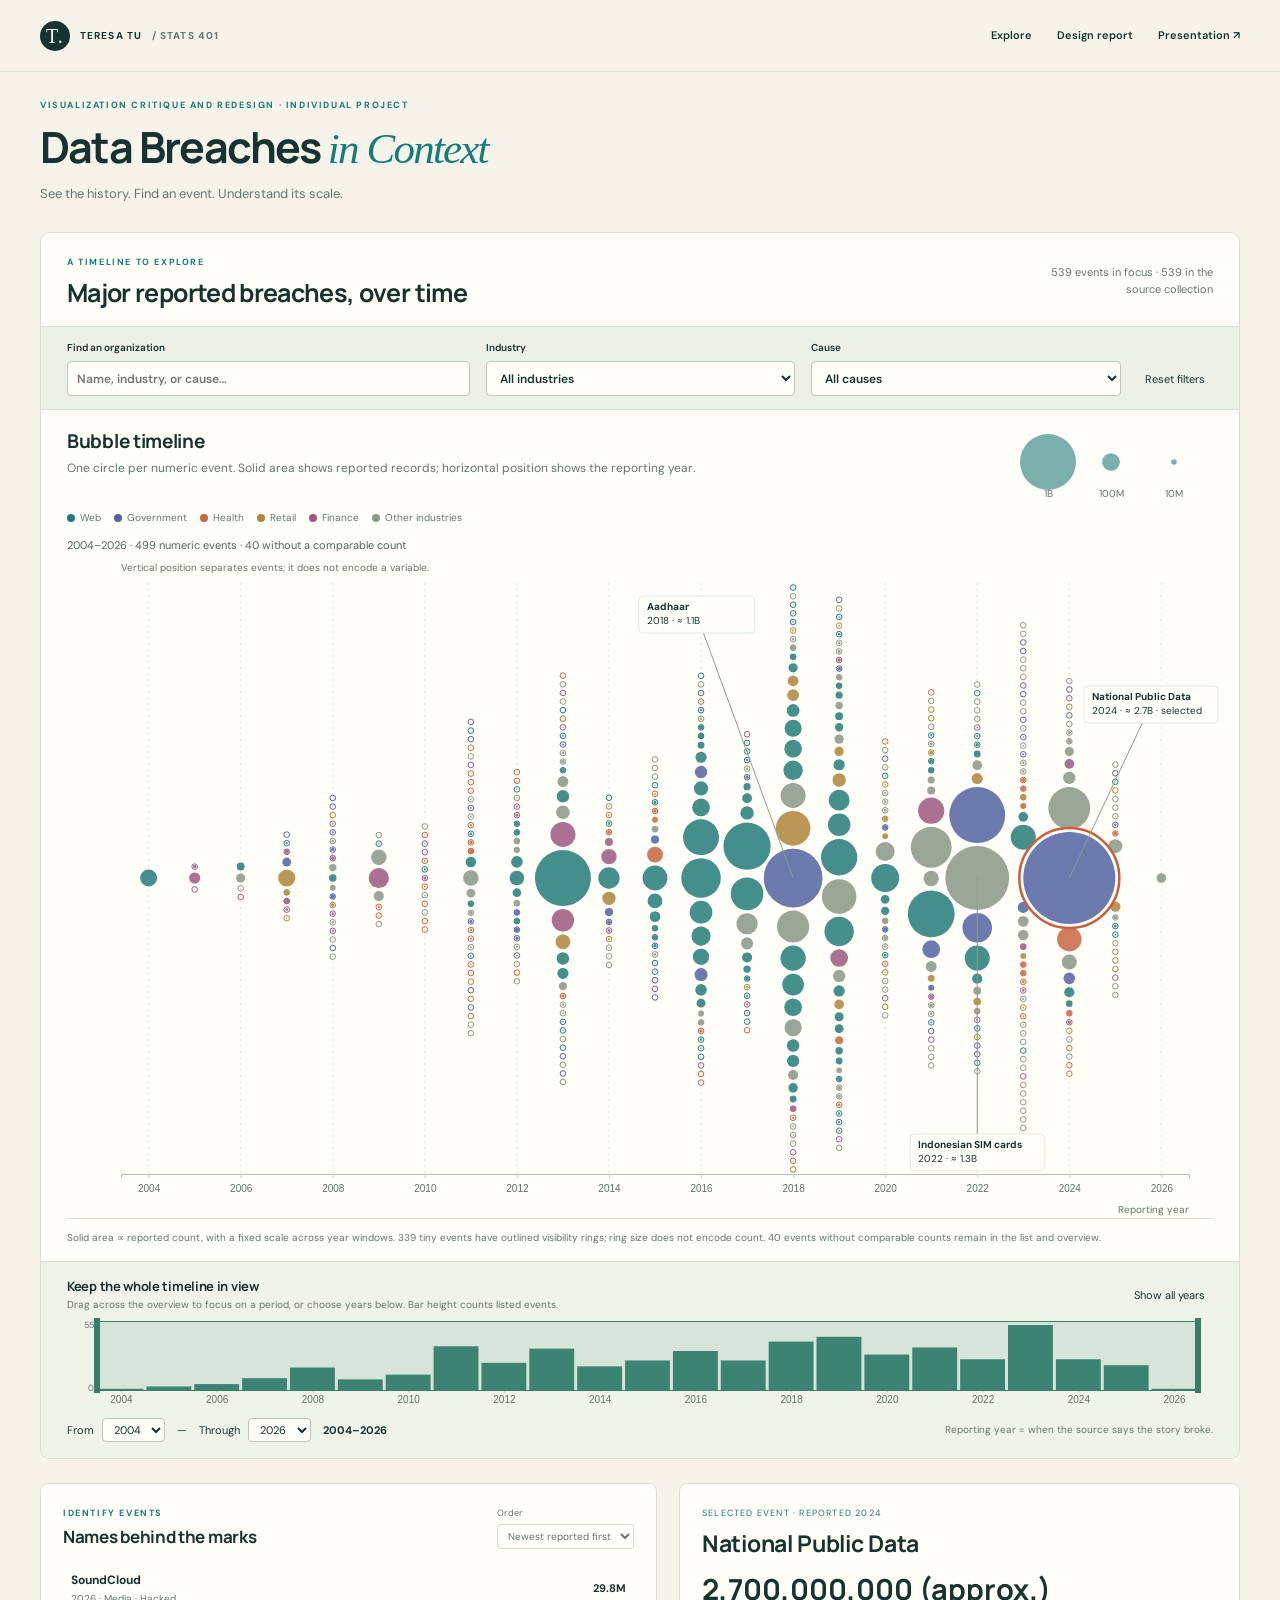
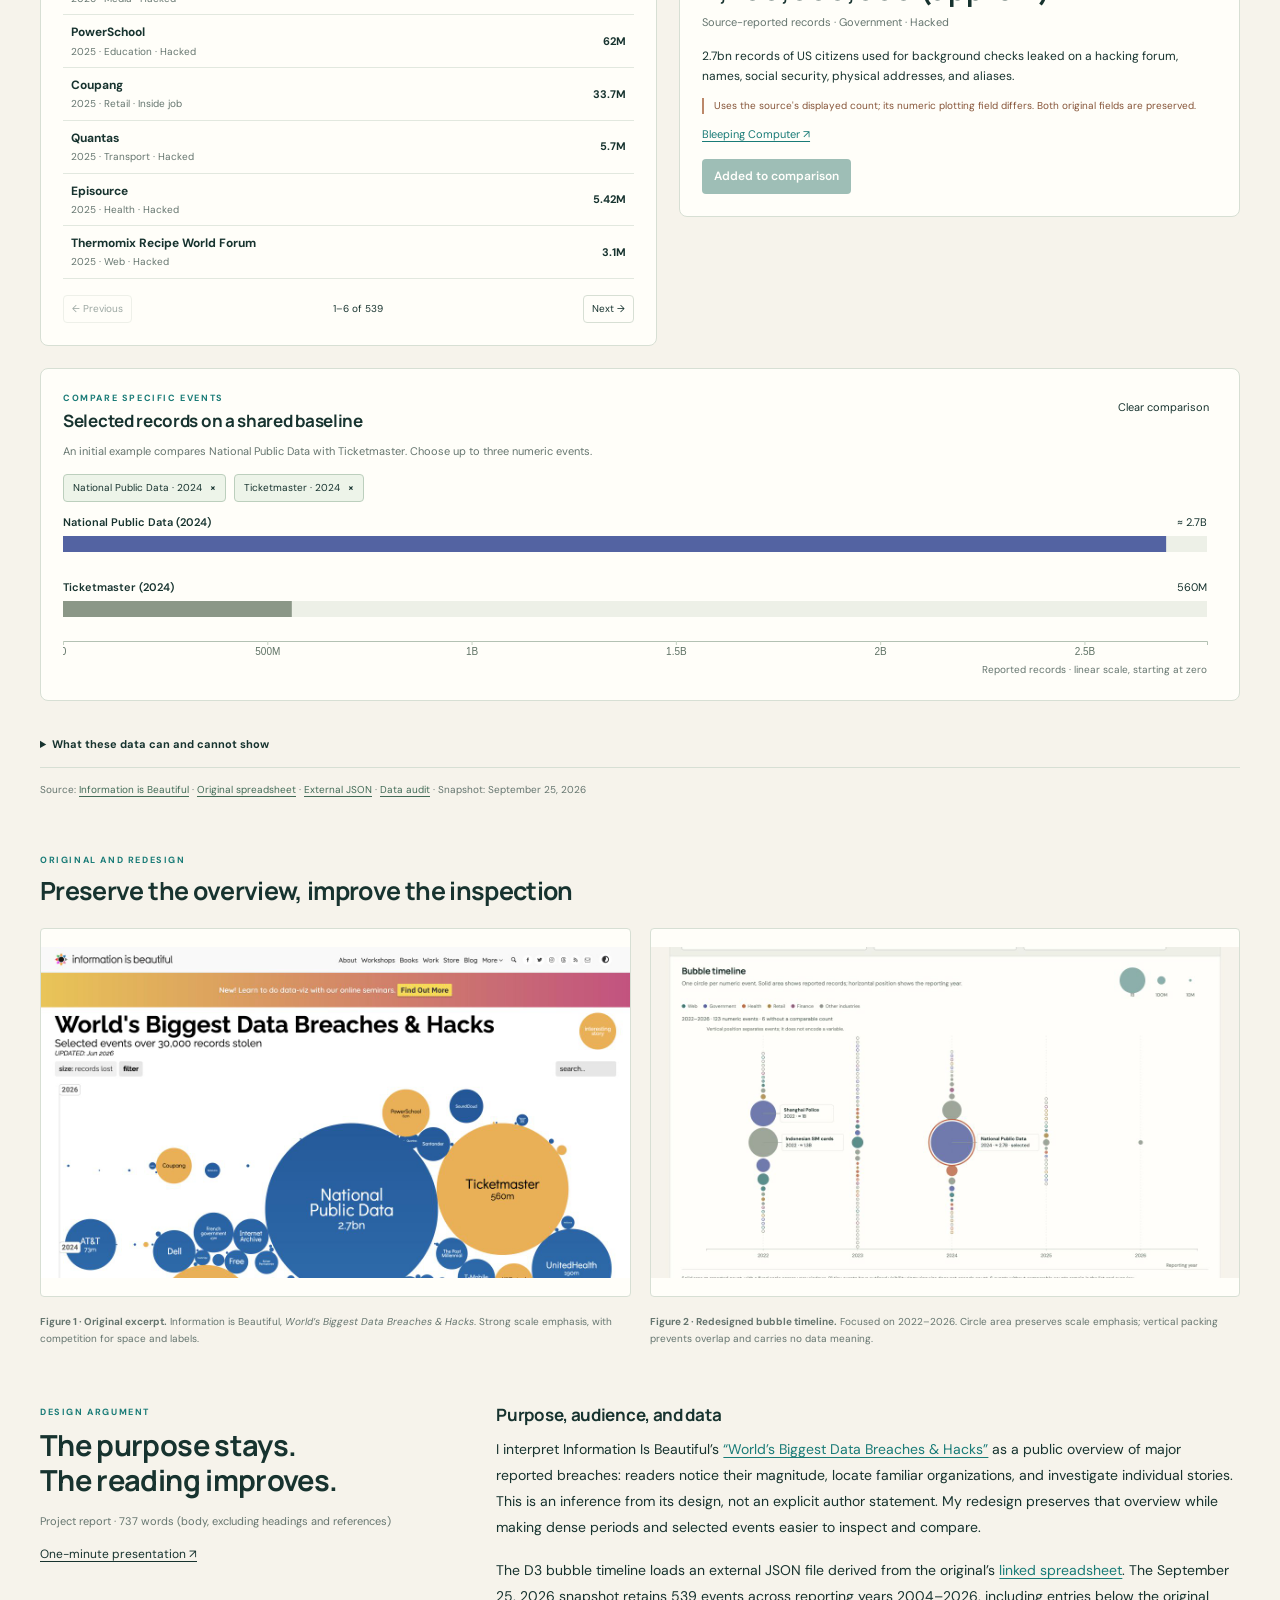
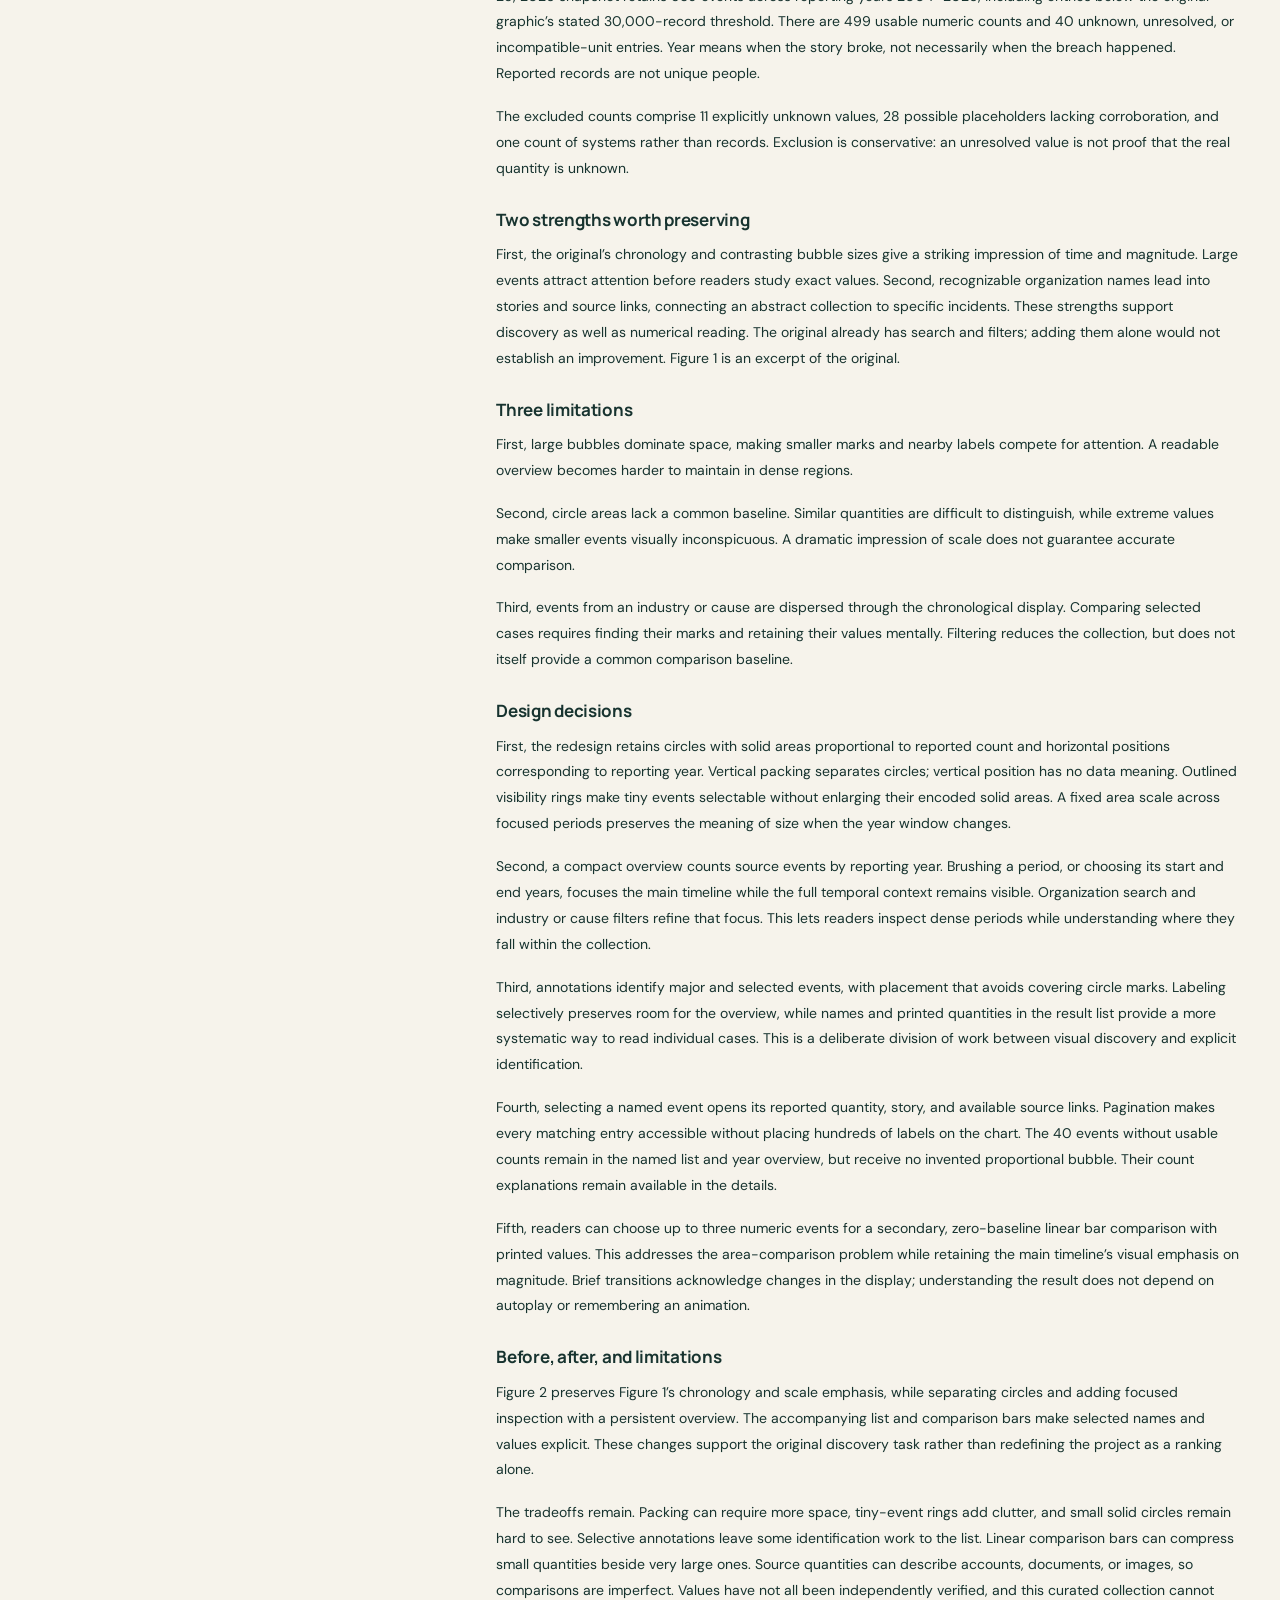
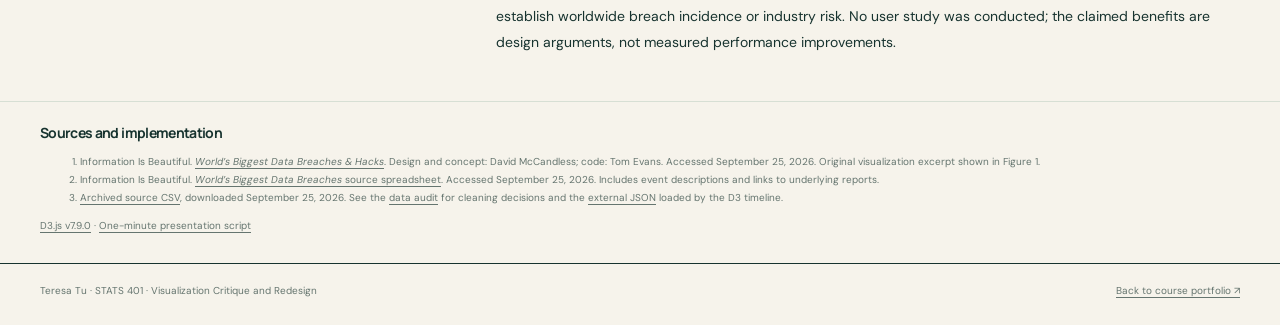
==== commit 1db85209: "Keep bubble timeline as the final project design" ====
--- a/individual-project/index.html
+++ b/individual-project/index.html
@@ -2,24 +2,23 @@
 <html lang="en">
 <head>
   <meta charset="utf-8"><meta name="viewport" content="width=device-width,initial-scale=1">
-  <meta name="description" content="Two D3 redesigns of the world's biggest data breaches: a proportional bubble timeline and a time-versus-size view, with linked focus, context, and event comparison.">
+  <meta name="description" content="A D3 redesign of the world's biggest data breaches: a proportional bubble timeline with year focus, event stories, and selected-event comparison.">
   <title>Data Breaches in Context · Visualization Critique and Redesign</title>
-  <link rel="stylesheet" href="project.css?v=20260926-context">
+  <link rel="stylesheet" href="project.css?v=20260926-bubbles">
   <script defer src="vendor/d3.v7.9.0.min.js"></script>
-  <script defer src="chart-layouts.js?v=20260926-context"></script>
-  <script defer src="visualization.js?v=20260926-context"></script>
+  <script defer src="chart-layouts.js?v=20260926-bubbles"></script>
+  <script defer src="visualization.js?v=20260926-bubbles"></script>
 </head>
 <body>
 <a class="skip-link" href="#explorer">Skip to the explorer</a>
-<header class="wrap site-header"><a class="wordmark" href="../"><span class="brand-mark">T.</span> TERESA TU <span>/ STATS 401</span></a><nav aria-label="Page"><a href="#explorer">Explore</a><a href="#critique">Design report</a><a href="assets/Teresa_Tu.pdf">Presentation ↗</a></nav></header>
+<header class="wrap site-header"><a class="wordmark" href="../"><span class="brand-mark">T.</span> TERESA TU <span>/ STATS 401</span></a><nav aria-label="Page"><a href="#explorer">Explore</a><a href="#critique">Design report</a><a href="assets/Teresa_Tu.pdf?v=20260926-bubbles">Presentation ↗</a></nav></header>
 <main>
 <section class="hero wrap"><p class="eyebrow">Visualization Critique and Redesign · Individual Project</p><h1>Data Breaches <em>in Context</em></h1><p>See the history. Find an event. Understand its scale.</p></section>
 <section id="explorer" class="wrap" aria-labelledby="explorer-title">
   <div class="explorer-shell">
-    <div class="intro"><div><p class="eyebrow">The same collection, two perspectives</p><h2 id="explorer-title">Major reported breaches, over time</h2></div><p id="result-count" class="result-count" aria-live="polite">Loading source data…</p></div>
-    <div class="view-switch" role="group" aria-label="Choose a visualization"><button id="view-bubbles" data-view="bubbles" aria-pressed="true"><span>A</span><strong>Bubble timeline</strong><small>Feel the differences in scale</small></button><button id="view-scatter" data-view="scatter" aria-pressed="false"><span>B</span><strong>Time × size</strong><small>Locate patterns on two axes</small></button></div>
+    <div class="intro"><div><p class="eyebrow">A timeline to explore</p><h2 id="explorer-title">Major reported breaches, over time</h2></div><p id="result-count" class="result-count" aria-live="polite">Loading source data…</p></div>
     <div class="filter-toolbar" role="group" aria-label="Filter events"><label>Find an organization<input id="search" aria-label="Find an organization" type="search" placeholder="Name, industry, or cause…" autocomplete="off"></label><label>Industry<select id="sector-filter" aria-label="Industry"><option value="">All industries</option></select></label><label>Cause<select id="method-filter" aria-label="Cause"><option value="">All causes</option></select></label><button id="reset-button" class="quiet-button">Reset filters</button></div>
-    <div class="plot-header"><div><h3 id="view-title">A · Bubble timeline</h3><p id="view-description"></p></div><div id="size-legend" aria-label="Bubble area key"></div></div>
+    <div class="plot-header"><div><h3 id="view-title">Bubble timeline</h3><p id="view-description"></p></div><div id="size-legend" aria-label="Bubble area key"></div></div>
     <div id="sector-legend" class="sector-legend" aria-label="Industry colors"></div>
     <p id="focus-summary" class="focus-summary"></p>
     <p class="mobile-hint">On small screens, scroll the chart sideways. Year controls and the event list also work with a keyboard.</p>
@@ -28,20 +27,20 @@
     <div class="context-panel"><div class="context-heading"><div><h3>Keep the whole timeline in view</h3><p>Drag across the overview to focus on a period, or choose years below. Bar height counts listed events.</p></div><button id="all-years" class="quiet-button">Show all years</button></div><div class="overview-scroll"><svg id="overview-chart" role="img" aria-label="Count of matching source events by reporting year; drag to select a year range"></svg></div><div class="year-controls"><label>From <select id="year-start" aria-label="First reporting year"></select></label><span aria-hidden="true">—</span><label>Through <select id="year-end" aria-label="Last reporting year"></select></label><strong id="year-window">2004–2026</strong><span>Reporting year = when the source says the story broke.</span></div></div>
   </div>
   <div class="inspection-grid">
-    <section class="event-list-panel" aria-labelledby="event-list-title"><div class="section-inline"><div><p class="eyebrow">Identify events</p><h3 id="event-list-title">Names behind the marks</h3></div><label class="list-sort">Order<select id="list-order" aria-label="Order event list"><option value="latest">Newest reported first</option><option value="largest">Largest reported first</option><option value="name">Organization name</option></select></label></div><p id="group-focus" hidden></p><button id="clear-group" class="text-button" hidden>Return to all events in this window</button><div id="event-list"></div><nav class="pagination" aria-label="Event list pages"><button id="prev-page" aria-label="Previous event list page">← Previous</button><span id="page-status"></span><button id="next-page" aria-label="Next event list page">Next →</button></nav></section>
+    <section class="event-list-panel" aria-labelledby="event-list-title"><div class="section-inline"><div><p class="eyebrow">Identify events</p><h3 id="event-list-title">Names behind the marks</h3></div><label class="list-sort">Order<select id="list-order" aria-label="Order event list"><option value="latest">Newest reported first</option><option value="largest">Largest reported first</option><option value="name">Organization name</option></select></label></div><div id="event-list"></div><nav class="pagination" aria-label="Event list pages"><button id="prev-page" aria-label="Previous event list page">← Previous</button><span id="page-status"></span><button id="next-page" aria-label="Next event list page">Next →</button></nav></section>
     <section id="event-detail" class="event-detail" aria-label="Selected event details" aria-live="polite"></section>
   </div>
   <section class="comparison-panel" aria-labelledby="selected-comparison-title"><div class="section-inline"><div><p class="eyebrow">Compare specific events</p><h3 id="selected-comparison-title">Selected records on a shared baseline</h3></div><button id="clear-comparison" class="quiet-button">Clear comparison</button></div><p id="compare-help">An initial example compares National Public Data with Ticketmaster. Choose up to three numeric events.</p><div id="comparison-chips" class="comparison-chips"></div><div id="comparison-stage"><svg id="comparison-chart" role="img" aria-label="Selected events compared with a linear records axis starting at zero"></svg></div><p id="compare-empty" hidden>Select an event above, then choose “Add to comparison”.</p></section>
-  <details class="data-notes"><summary>What these data can and cannot show</summary><p>These are selected, reported events, not a census of data breaches. Category counts and reporting-year patterns cannot establish industry risk or worldwide incidence. Records can mean accounts, documents, images, and other source units, not unique people. Quantities have not all been independently verified.</p><p id="data-audit-note"></p><p>Events without comparable counts remain in the overview and named list but have no numeric position or proportional bubble. Tiny outlined rings in A are visibility targets; only solid circle area represents record count. In B, numbered groups summarize crowded events, with a vertical line showing the range of their reported counts.</p></details>
+  <details class="data-notes"><summary>What these data can and cannot show</summary><p>These are selected, reported events, not a census of data breaches. Category counts and reporting-year patterns cannot establish industry risk or worldwide incidence. Records can mean accounts, documents, images, and other source units, not unique people. Quantities have not all been independently verified.</p><p id="data-audit-note"></p><p>Events without comparable counts remain in the overview and named list but have no numeric position or proportional bubble. Tiny outlined rings are visibility targets; only solid circle area represents record count.</p></details>
   <p class="source-line">Source: <a href="https://informationisbeautiful.net/visualizations/worlds-biggest-data-breaches-hacks/">Information is Beautiful</a> · <a href="https://docs.google.com/spreadsheets/d/1i0oIJJMRG-7t1GT-mr4smaTTU7988yXVz8nPlwaJ8Xk/edit#gid=2">Original spreadsheet</a> · <a href="data/breaches.json">External JSON</a> · <a href="data/README.md">Data audit</a> · Snapshot: September 25, 2026</p>
   <div id="live-status" class="sr-only" role="status" aria-live="polite"></div>
 </section>
-<section class="before-after wrap" aria-labelledby="before-after-title"><p class="eyebrow">Original and redesigned views</p><h2 id="before-after-title">Preserve the overview, improve the inspection</h2><div class="figure-grid"><figure><a href="https://informationisbeautiful.net/visualizations/worlds-biggest-data-breaches-hacks/"><img src="assets/original-chart.png" alt="Original visualization excerpt: differently sized circles arranged chronologically." loading="lazy"></a><figcaption><strong>Figure 1 · Original excerpt.</strong> Information is Beautiful, <cite>World’s Biggest Data Breaches &amp; Hacks</cite>. Strong scale emphasis, with competition for space and labels.</figcaption></figure><figure><a href="?view=bubbles#explorer"><img src="assets/redesign-bubbles.png" alt="Redesign A: proportional bubble timeline with a focused year window and named annotations." loading="lazy"></a><figcaption><strong>Figure 2 · A, Bubble timeline.</strong> Focused on 2022–2026. Circle area preserves scale emphasis; vertical packing prevents overlap and carries no data meaning.</figcaption></figure><figure><a href="?view=scatter#explorer"><img src="assets/redesign-time-size.png" alt="Redesign B: reporting year versus logarithmic record count, with numbered groups where events are crowded." loading="lazy"></a><figcaption><strong>Figure 3 · B, Time × size.</strong> The same 2022–2026 window. Vertical position encodes reported count. Numbered groups expose density and open a named member list.</figcaption></figure></div></section>
-<section id="critique" class="report-section wrap" aria-labelledby="critique-heading"><div class="report-heading"><p class="eyebrow">Design argument</p><h2 id="critique-heading">The purpose stays.<br> The reading improves.</h2><p id="report-word-count">Project report · 745 words (body, excluding headings and references)</p><a class="text-link" href="assets/Teresa_Tu.pdf">One-minute presentation ↗</a></div><div id="report-slot" class="report-copy"><section class="report-part">
+<section class="before-after wrap" aria-labelledby="before-after-title"><p class="eyebrow">Original and redesign</p><h2 id="before-after-title">Preserve the overview, improve the inspection</h2><div class="figure-grid"><figure><a href="https://informationisbeautiful.net/visualizations/worlds-biggest-data-breaches-hacks/"><img src="assets/original-chart.png" alt="Original visualization excerpt: differently sized circles arranged chronologically." loading="lazy"></a><figcaption><strong>Figure 1 · Original excerpt.</strong> Information is Beautiful, <cite>World’s Biggest Data Breaches &amp; Hacks</cite>. Strong scale emphasis, with competition for space and labels.</figcaption></figure><figure><a href="#explorer"><img src="assets/redesign-bubbles.png?v=20260926-bubbles" alt="Redesign: proportional bubble timeline with a focused year window and named annotations." loading="lazy"></a><figcaption><strong>Figure 2 · Redesigned bubble timeline.</strong> Focused on 2022–2026. Circle area preserves scale emphasis; vertical packing prevents overlap and carries no data meaning.</figcaption></figure></div></section>
+<section id="critique" class="report-section wrap" aria-labelledby="critique-heading"><div class="report-heading"><p class="eyebrow">Design argument</p><h2 id="critique-heading">The purpose stays.<br> The reading improves.</h2><p id="report-word-count">Project report · 737 words (body, excluding headings and references)</p><a class="text-link" href="assets/Teresa_Tu.pdf?v=20260926-bubbles">One-minute presentation ↗</a></div><div id="report-slot" class="report-copy"><section class="report-part">
     <h3>Purpose, audience, and data</h3>
     <p>I interpret Information Is Beautiful’s <a href="https://informationisbeautiful.net/visualizations/worlds-biggest-data-breaches-hacks/" target="_blank" rel="noopener noreferrer">“World’s Biggest Data Breaches &amp; Hacks”</a> as a public overview of major reported breaches: readers notice their magnitude, locate familiar organizations, and investigate individual stories. This is an inference from its design, not an explicit author statement. My redesign preserves that overview while making dense periods and selected events easier to inspect and compare.</p>
-    <p>Both D3 alternatives load the same external JSON derived from the original’s <a href="https://docs.google.com/spreadsheets/d/1i0oIJJMRG-7t1GT-mr4smaTTU7988yXVz8nPlwaJ8Xk/edit" target="_blank" rel="noopener noreferrer">linked spreadsheet</a>. The September 25, 2026 snapshot retains 539 events across reporting years 2004–2026, including entries below the original graphic’s stated 30,000-record threshold. There are 499 usable numeric counts and 40 unknown, unresolved, or incompatible-unit entries. Year means when the story broke, not necessarily when the breach happened. Reported records are not unique people.</p>
-    <p>The excluded group contains 11 explicitly unknown counts, 28 possible placeholder values lacking corroboration, and one count of systems rather than records. Exclusion is conservative: an unresolved value is not proof that the real quantity is unknown.</p>
+    <p>The D3 bubble timeline loads an external JSON file derived from the original’s <a href="https://docs.google.com/spreadsheets/d/1i0oIJJMRG-7t1GT-mr4smaTTU7988yXVz8nPlwaJ8Xk/edit" target="_blank" rel="noopener noreferrer">linked spreadsheet</a>. The September 25, 2026 snapshot retains 539 events across reporting years 2004–2026, including entries below the original graphic’s stated 30,000-record threshold. There are 499 usable numeric counts and 40 unknown, unresolved, or incompatible-unit entries. Year means when the story broke, not necessarily when the breach happened. Reported records are not unique people.</p>
+    <p>The excluded counts comprise 11 explicitly unknown values, 28 possible placeholders lacking corroboration, and one count of systems rather than records. Exclusion is conservative: an unresolved value is not proof that the real quantity is unknown.</p>
   </section>
 
   <section class="report-part">
@@ -58,22 +57,22 @@
 
   <section class="report-part">
     <h3>Design decisions</h3>
-    <p>First, both alternatives preserve chronology and provide a shared overview of source events by reporting year. Brushing a period, or entering its start and end years, focuses the main view while the full timeline remains visible. This separates context from detail without replacing the collection with a top-ten ranking. Search and category filters refine the same focus.</p>
-    <p>Second, Alternative A preserves circles whose solid areas represent numeric counts. Vertical packing reduces overlap; vertical position has no data meaning. Outlined visibility rings make tiny events selectable without enlarging their encoded solid areas. This retains the original’s visual emphasis on magnitude, while acknowledging that small values still need labels or details.</p>
-    <p>Third, Alternative B plots exact reporting year against count on a logarithmic vertical axis. Equal vertical steps represent equal ratios, allowing small and large events to coexist. Isolated events appear at their exact values. Dense, same-year events become numbered group badges with vertical spans showing their minimum and maximum counts. Badge numbers count events; badge midpoints are not individual measurements. Clicking reveals members and exact values in the list; a selected event receives an exact-position pin. This grouping reduces overlap, while logarithmic spacing supports ratio reading rather than absolute differences.</p>
-    <p>Fourth, prominent labels identify major and selected events, while a named result list provides access to every matching case. Selecting an event reveals its value, story, and available sources. Filters and selected identities persist when switching alternatives, enabling comparison of the representations using the same evidence.</p>
-    <p>Fifth, readers can choose up to three numeric events for a secondary, zero-baseline linear bar comparison with printed values. This addresses the area-comparison problem without sacrificing the main overview. Entries with unusable counts remain accessible separately rather than receiving invented numeric positions. Short transitions help connect states; no autoplay is required to understand the chart.</p>
+    <p>First, the redesign retains circles with solid areas proportional to reported count and horizontal positions corresponding to reporting year. Vertical packing separates circles; vertical position has no data meaning. Outlined visibility rings make tiny events selectable without enlarging their encoded solid areas. A fixed area scale across focused periods preserves the meaning of size when the year window changes.</p>
+    <p>Second, a compact overview counts source events by reporting year. Brushing a period, or choosing its start and end years, focuses the main timeline while the full temporal context remains visible. Organization search and industry or cause filters refine that focus. This lets readers inspect dense periods while understanding where they fall within the collection.</p>
+    <p>Third, annotations identify major and selected events, with placement that avoids covering circle marks. Labeling selectively preserves room for the overview, while names and printed quantities in the result list provide a more systematic way to read individual cases. This is a deliberate division of work between visual discovery and explicit identification.</p>
+    <p>Fourth, selecting a named event opens its reported quantity, story, and available source links. Pagination makes every matching entry accessible without placing hundreds of labels on the chart. The 40 events without usable counts remain in the named list and year overview, but receive no invented proportional bubble. Their count explanations remain available in the details.</p>
+    <p>Fifth, readers can choose up to three numeric events for a secondary, zero-baseline linear bar comparison with printed values. This addresses the area-comparison problem while retaining the main timeline’s visual emphasis on magnitude. Brief transitions acknowledge changes in the display; understanding the result does not depend on autoplay or remembering an animation.</p>
   </section>
 
   <section class="report-part">
     <h3>Before, after, and limitations</h3>
-    <p>Figures 2 and 3 show two responses to Figure 1’s tradeoffs. Alternative A preserves visual impact; Alternative B makes time and magnitude coordinates more explicit. Shared focus controls and comparison bars support inspection in either view. Neither alternative is universally better.</p>
-    <p>Packing increases display space, visibility rings add clutter, and logarithmic axes require explanation. Grouping hides individual positions until selection, while selective labels make the result list important. Numeric source quantities can describe accounts, documents, or images, so comparisons are imperfect. Source values have not all been independently verified, and this curated collection cannot establish worldwide breach incidence or industry risk. No user study was conducted; the claimed benefits are design arguments, not measured performance improvements.</p>
+    <p>Figure 2 preserves Figure 1’s chronology and scale emphasis, while separating circles and adding focused inspection with a persistent overview. The accompanying list and comparison bars make selected names and values explicit. These changes support the original discovery task rather than redefining the project as a ranking alone.</p>
+    <p>The tradeoffs remain. Packing can require more space, tiny-event rings add clutter, and small solid circles remain hard to see. Selective annotations leave some identification work to the list. Linear comparison bars can compress small quantities beside very large ones. Source quantities can describe accounts, documents, or images, so comparisons are imperfect. Values have not all been independently verified, and this curated collection cannot establish worldwide breach incidence or industry risk. No user study was conducted; the claimed benefits are design arguments, not measured performance improvements.</p>
   </section></div></section>
 <section class="references-section wrap"><h2>Sources and implementation</h2><div id="references-slot"><ol>
       <li>Information Is Beautiful. <a href="https://informationisbeautiful.net/visualizations/worlds-biggest-data-breaches-hacks/" target="_blank" rel="noopener noreferrer"><cite>World’s Biggest Data Breaches &amp; Hacks</cite></a>. Design and concept: David McCandless; code: Tom Evans. Accessed September 25, 2026. Original visualization excerpt shown in Figure 1.</li>
       <li>Information Is Beautiful. <a href="https://docs.google.com/spreadsheets/d/1i0oIJJMRG-7t1GT-mr4smaTTU7988yXVz8nPlwaJ8Xk/edit" target="_blank" rel="noopener noreferrer"><cite>World’s Biggest Data Breaches</cite> source spreadsheet</a>. Accessed September 25, 2026. Includes event descriptions and links to underlying reports.</li>
-      <li><a href="data/breaches-source-2026-09-25.csv">Archived source CSV</a>, downloaded September 25, 2026. See the <a href="data/README.md">data audit</a> for cleaning decisions and the <a href="data/breaches.json">external JSON</a> loaded by both D3 alternatives.</li>
+      <li><a href="data/breaches-source-2026-09-25.csv">Archived source CSV</a>, downloaded September 25, 2026. See the <a href="data/README.md">data audit</a> for cleaning decisions and the <a href="data/breaches.json">external JSON</a> loaded by the D3 timeline.</li>
     </ol><p><a href="https://d3js.org/">D3.js v7.9.0</a> · <a href="presentation-notes.md">One-minute presentation script</a></p></div></section>
 </main><footer class="site-footer wrap"><p>Teresa Tu · STATS 401 · Visualization Critique and Redesign</p><a href="../">Back to course portfolio ↗</a></footer>
 </body></html>
--- a/individual-project/project.css
+++ b/individual-project/project.css
@@ -1,6 +1,6 @@
 @import url('https://fonts.googleapis.com/css2?family=DM+Sans:wght@400;500;600;700&family=Manrope:wght@500;600;700;800&display=swap');
-:root{--paper:#f6f3eb;--ink:#17332f;--muted:#65756f;--line:#d7dfd4;--teal:#197b77;--orange:#c6603d;--white:#fffef9;--sans:'DM Sans',Arial,sans-serif;--display:'Manrope',Arial,sans-serif}*{box-sizing:border-box}body{margin:0;color:var(--ink);background:var(--paper);font:14px/1.6 var(--sans)}button,input,select{font:inherit;color:inherit}button,summary,select{cursor:pointer}button:disabled{opacity:.42;cursor:default}a{color:inherit;text-underline-offset:3px}button:focus-visible,a:focus-visible,input:focus-visible,select:focus-visible,summary:focus-visible{outline:3px solid var(--orange);outline-offset:3px}h1,h2,h3,p,figure{margin:0}h1,h2,h3{font-family:var(--display);line-height:1.2}button{background:var(--white);border:1px solid var(--line);border-radius:4px}svg{display:block;font-family:var(--sans)}.wrap{max-width:1320px;margin:auto;padding-left:40px;padding-right:40px}.site-header{height:72px;display:flex;align-items:center;justify-content:space-between;border-bottom:1px solid var(--line)}.wordmark{display:flex;gap:10px;align-items:center;text-decoration:none;font-size:10px;font-weight:700;letter-spacing:1.1px}.brand-mark{background:var(--ink);color:var(--paper);width:30px;height:30px;border-radius:50%;font:20px/30px Georgia;text-align:center}.wordmark>span:last-child{color:var(--muted)}.site-header nav{display:flex;gap:25px;font-size:11px;font-weight:600}.site-header nav a{text-decoration:none}.hero{padding-top:26px;padding-bottom:27px}.eyebrow{text-transform:uppercase;font-size:9px;font-weight:700;letter-spacing:1.6px;color:var(--teal);margin-bottom:9px}h1{font-size:43px;letter-spacing:-1.8px}h1 em{font-family:Georgia,serif;font-weight:400;color:var(--teal)}.hero>p:last-child{color:var(--muted);margin-top:9px;font-size:13px}h2{font-size:25px;letter-spacing:-.65px}h3{font-size:17px;letter-spacing:-.3px}.explorer-shell{border:1px solid var(--line);border-radius:10px;overflow:hidden;background:var(--white)}.intro{display:flex;justify-content:space-between;align-items:center;gap:20px;padding:22px 26px 18px}.result-count{font-size:11px;color:var(--muted);text-align:right;max-width:180px}.view-switch{display:grid;grid-template-columns:1fr 1fr;padding:0 26px 18px;gap:12px}.view-switch button{display:grid;grid-template-columns:30px 1fr;gap:2px 10px;text-align:left;padding:11px 14px;background:#f2f4ed;border-color:#c7d3c7}.view-switch button>span{grid-row:1/3;align-self:center;font-family:Georgia,serif;font-size:25px;color:var(--teal)}.view-switch strong{font-size:14px}.view-switch small{font-size:11px;color:var(--muted)}.view-switch button[aria-pressed=true]{background:var(--ink);color:var(--white);border-color:var(--ink)}.view-switch button[aria-pressed=true] small,.view-switch button[aria-pressed=true]>span{color:#c4dcd0}.filter-toolbar{display:grid;grid-template-columns:1.3fr 1fr 1fr auto;gap:16px;align-items:end;background:#edf0e7;padding:13px 26px;border-top:1px solid var(--line);border-bottom:1px solid var(--line)}.filter-toolbar label{font-size:10px;font-weight:600;min-width:0}.filter-toolbar input,.filter-toolbar select{display:block;width:100%;margin-top:5px;background:var(--white);height:35px;padding:6px 9px;border:1px solid #b9c9bd;border-radius:4px;font-size:12px;min-width:0}.quiet-button{font-size:11px;background:transparent;border:0;padding:8px;white-space:nowrap}.plot-header{display:flex;justify-content:space-between;gap:20px;padding:20px 26px 7px;align-items:start}.plot-header h3{font-size:19px}.plot-header p{font-size:12px;color:var(--muted);margin-top:6px;max-width:650px}.sector-legend{padding:5px 26px;display:flex;gap:13px;flex-wrap:wrap;font-size:10px;color:var(--muted)}.legend-item{display:flex;gap:5px;align-items:center}.legend-dot{width:8px;height:8px;border-radius:50%}.focus-summary{font-size:11px;margin:6px 26px 3px;color:#50665b}.plot-scroll{overflow-x:auto;scrollbar-width:thin}.mobile-hint{display:none}.plot-scroll #chart-stage{position:relative;min-width:900px;margin:0 16px}#main-chart{width:100%;height:auto}.axis text{font-size:10px;fill:#607366}.axis .domain{stroke:#b3c1b3}.axis line{stroke:#c5d1c2}.grid line{stroke:#e0e6da;stroke-dasharray:2 4}.plot-label{font-size:10px;fill:#637566}.event-mark{cursor:pointer}.event-mark:focus{outline:none}.event-mark:focus-visible{stroke:#162f2d;stroke-width:3}.selection-ring{fill:none;stroke:var(--orange);stroke-width:2.5;pointer-events:none}.annotation text{font-size:10px;fill:var(--ink)}.annotation .label-name{font-weight:700}.annotation line{stroke:#8b9e8e;stroke-width:1}.annotation rect{fill:#fffef9;fill-opacity:.94;stroke:#d6e0d3;stroke-width:.7}.group-badge{cursor:pointer}.group-badge circle{fill:#e3ebe0;stroke:#3f6d5a;stroke-width:1}.group-badge text{fill:#17392c;font-size:10px;font-weight:700;pointer-events:none}.group-badge line{stroke:#688c72;stroke-width:3}.group-badge:focus-visible circle{stroke:var(--orange);stroke-width:3}.chart-tooltip{position:absolute;z-index:3;max-width:260px;padding:9px 12px;background:#17332f;color:white;border-radius:5px;font-size:11px;pointer-events:none;box-shadow:0 4px 12px #17332f25}.chart-tooltip strong{font-size:12px}.chart-tooltip[hidden]{display:none}#empty-state{position:absolute;top:46%;width:100%;text-align:center;font-size:14px;color:var(--muted)}[hidden]{display:none!important}.encoding-note{font-size:10px;color:var(--muted);margin:0 26px;padding:11px 0 15px;border-top:1px solid var(--line)}.context-panel{padding:17px 26px 16px;background:#f0f3e9;border-top:1px solid var(--line)}.context-heading{display:flex;justify-content:space-between;align-items:center;gap:20px}.context-heading h3{font-size:13px}.context-heading p{font-size:10px;color:var(--muted);margin-top:3px}.overview-scroll{overflow-x:auto}#overview-chart{width:100%;min-width:500px;height:105px}.overview-bar{fill:#95b0a0}.overview-bar.is-focused{fill:#357d6a}.brush .selection{fill:#62a390;fill-opacity:.18;stroke:#397d69;stroke-width:1}.brush .handle{fill:#397d69}.year-controls{display:flex;align-items:center;gap:12px;font-size:11px;flex-wrap:wrap}.year-controls select{margin-left:5px;border:1px solid #b7c9b8;border-radius:4px;padding:3px 7px;background:var(--white);font-size:11px}.year-controls>span:last-child{margin-left:auto;font-size:10px;color:var(--muted)}.inspection-grid{display:grid;grid-template-columns:1.1fr 1fr;gap:22px;margin-top:24px;align-items:start}.event-list-panel,.event-detail,.comparison-panel{background:var(--white);border:1px solid var(--line);border-radius:8px;padding:22px}.section-inline{display:flex;justify-content:space-between;align-items:start;gap:16px;margin-bottom:14px}.section-inline .eyebrow{margin-bottom:6px}.section-inline h3{font-size:17px}.list-sort{font-size:9px;color:var(--muted)}.list-sort select{display:block;margin-top:3px;background:var(--white);border:1px solid var(--line);border-radius:3px;font-size:10px;padding:4px 6px;max-width:165px}.event-list-row{display:flex;justify-content:space-between;gap:15px;align-items:center;text-align:left;width:100%;padding:9px 8px;border:0;border-bottom:1px solid #e2e8df;border-radius:0;background:transparent;line-height:1.35}.event-list-row strong{font-size:12px;display:block}.event-list-row small{font-size:10px;color:var(--muted);display:block;margin-top:4px}.event-list-row>span:last-child{text-align:right;font-size:11px;font-weight:700;flex-shrink:0}.event-list-row:hover,.event-list-row[aria-pressed=true]{background:#ebf3e8}.pagination{display:flex;justify-content:space-between;gap:10px;align-items:center;margin-top:16px;font-size:10px}.pagination button{font-size:10px;padding:5px 8px}#group-focus{font-size:11px;color:#315f4b;padding:9px;background:#eaf0e4}.text-button{background:none;border:0;text-decoration:underline;font-size:10px;padding:6px 0}.detail-kicker{font-size:9px;letter-spacing:1.2px;color:var(--teal);margin-bottom:9px;text-transform:uppercase}.event-detail h3{font-size:23px}.detail-count{font-family:var(--display);font-size:29px;font-weight:700;margin-top:14px;line-height:1.3}.detail-meta{font-size:11px;color:var(--muted);margin-top:5px}.detail-story{font-size:12px;line-height:1.7;margin-top:14px}.detail-caveat{font-size:10px;color:#865438;border-left:2px solid #bc8869;padding-left:10px;margin-top:12px}.detail-sources{font-size:11px;margin-top:12px}.detail-sources a{display:inline-block;margin-right:12px;color:var(--teal)}.add-comparison{font-size:12px;font-weight:600;background:#1b675b;color:white;border:0;padding:8px 12px;margin-top:15px}.detail-visibility{font-size:10px;color:#85633d;margin-top:8px}.comparison-panel{margin-top:22px}#compare-help{font-size:11px;color:var(--muted);margin-top:-3px}.comparison-chips{display:flex;flex-wrap:wrap;gap:8px;margin-top:14px}.comparison-chips button{font-size:10px;border:1px solid #bccfbd;padding:5px 9px;background:#edf4e9}.comparison-chips button span{font-weight:700;margin-left:8px}#comparison-chart{width:100%;height:auto}#compare-empty{font-size:12px;color:var(--muted);padding:20px 0}.data-notes{font-size:11px;border-bottom:1px solid var(--line);margin-top:22px;padding:13px 0}.data-notes summary{font-weight:700}.data-notes p{margin-top:10px;color:var(--muted);max-width:1000px}.source-line{font-size:10px;line-height:1.9;color:var(--muted);margin-top:12px}.source-line a{color:#426b57}.before-after{padding-top:54px}.figure-grid{display:grid;grid-template-columns:repeat(3,1fr);gap:19px;margin-top:22px}.figure-grid img{width:100%;aspect-ratio:1.6;object-fit:contain;background:var(--white);border:1px solid var(--line);border-radius:4px}.figure-grid figcaption{font-size:10px;color:var(--muted);line-height:1.7;margin-top:9px}.report-section{display:grid;grid-template-columns:1fr 1.9fr;gap:65px;padding-top:58px;padding-bottom:45px}.report-heading h2{font-size:29px}.report-heading>p:not(.eyebrow){font-size:11px;color:var(--muted);margin-top:15px}.text-link{display:inline-block;font-size:12px;margin-top:15px}.report-copy{font-size:14px;line-height:1.85}.report-copy h3{font-size:17px;margin-bottom:12px}.report-copy p+p{margin-top:17px}.report-part+.report-part{margin-top:28px}.report-copy a{color:var(--teal)}.references-section{border-top:1px solid var(--line);padding-top:23px;padding-bottom:28px}.references-section h2{font-size:14px;margin-bottom:12px}#references-slot{font-size:10px;line-height:1.8;color:var(--muted)}#references-slot p+p{margin-top:8px}.site-footer{display:flex;justify-content:space-between;border-top:1px solid var(--ink);padding-top:19px;padding-bottom:26px;font-size:10px;color:var(--muted)}.skip-link{position:fixed;left:10px;top:-100px;z-index:10;background:var(--ink);color:white;padding:10px}.skip-link:focus{top:10px}.sr-only{position:absolute;width:1px;height:1px;margin:-1px;overflow:hidden;clip:rect(0,0,0,0);white-space:nowrap}
-@media(max-width:950px){.wrap{padding-left:24px;padding-right:24px}.inspection-grid{grid-template-columns:1fr 1fr;gap:15px}.event-list-panel,.event-detail{padding:17px}.plot-scroll #chart-stage{min-width:900px}.mobile-hint{display:block;font-size:10px;color:var(--muted);padding:5px 26px}.filter-toolbar{grid-template-columns:1.2fr 1fr 1fr auto;gap:10px}.figure-grid{grid-template-columns:1fr 1fr}.figure-grid figure:first-child{grid-column:1/3;max-width:600px}.report-section{gap:35px}.section-inline{gap:10px}.list-sort select{max-width:135px}}
-@media(max-width:650px){.wrap{padding-left:16px;padding-right:16px}.site-header{height:62px}.site-header nav{gap:14px;font-size:10px}.site-header nav a:first-child,.wordmark>span:last-child{display:none}.wordmark{font-size:9px}h1{font-size:32px;letter-spacing:-1.4px}.hero{padding-top:22px;padding-bottom:22px}.hero>.eyebrow{font-size:8px}.hero>p:last-child{font-size:11px}.intro{padding:17px;display:block}.intro h2{font-size:22px}.result-count{text-align:left;max-width:none;margin-top:10px}.view-switch{padding:0 16px 15px;gap:8px}.view-switch button{padding:10px;grid-template-columns:20px 1fr;gap:3px 7px}.view-switch strong{font-size:12px}.view-switch small{font-size:9px}.view-switch button>span{font-size:22px}.filter-toolbar{padding:13px 17px;grid-template-columns:1fr 1fr;gap:11px}.filter-toolbar label{font-size:9px}.filter-toolbar input,.filter-toolbar select{font-size:11px}.filter-toolbar>.quiet-button{text-align:right}.plot-header{padding:17px 17px 6px;display:block}.plot-header h3{font-size:18px}.plot-header p{font-size:11px}.sector-legend{padding-left:17px;padding-right:17px;font-size:9px;gap:6px 12px}#size-legend{margin-top:6px}.focus-summary{margin-left:17px;margin-right:17px;font-size:10px}.mobile-hint{padding-left:17px;padding-right:17px;font-size:9px}.encoding-note{margin:0 17px;font-size:9px}.context-panel{padding:15px 17px}.context-heading h3{font-size:12px}.context-heading p{font-size:9px}.context-heading .quiet-button{font-size:10px}.year-controls{gap:7px;font-size:10px}.year-controls>span:last-child{margin-left:0;font-size:9px;width:100%}.inspection-grid{grid-template-columns:1fr}.section-inline h3{font-size:16px}.event-detail{padding:20px}.event-detail h3{font-size:22px}.detail-count{font-size:27px}.comparison-panel{padding:17px}.figure-grid{grid-template-columns:1fr}.figure-grid figure:first-child{grid-column:auto}.before-after{padding-top:36px}.before-after h2{font-size:24px}.report-section{grid-template-columns:1fr;gap:25px;padding-top:38px}.report-heading h2{font-size:27px}.report-heading h2 br{display:none}.report-copy{font-size:13px}.site-footer{font-size:9px;gap:15px}.site-footer a{max-width:95px;text-align:right}}
+:root{--paper:#f6f3eb;--ink:#17332f;--muted:#65756f;--line:#d7dfd4;--teal:#197b77;--orange:#c6603d;--white:#fffef9;--sans:'DM Sans',Arial,sans-serif;--display:'Manrope',Arial,sans-serif}*{box-sizing:border-box}body{margin:0;color:var(--ink);background:var(--paper);font:14px/1.6 var(--sans)}button,input,select{font:inherit;color:inherit}button,summary,select{cursor:pointer}button:disabled{opacity:.42;cursor:default}a{color:inherit;text-underline-offset:3px}button:focus-visible,a:focus-visible,input:focus-visible,select:focus-visible,summary:focus-visible{outline:3px solid var(--orange);outline-offset:3px}h1,h2,h3,p,figure{margin:0}h1,h2,h3{font-family:var(--display);line-height:1.2}button{background:var(--white);border:1px solid var(--line);border-radius:4px}svg{display:block;font-family:var(--sans)}.wrap{max-width:1320px;margin:auto;padding-left:40px;padding-right:40px}.site-header{height:72px;display:flex;align-items:center;justify-content:space-between;border-bottom:1px solid var(--line)}.wordmark{display:flex;gap:10px;align-items:center;text-decoration:none;font-size:10px;font-weight:700;letter-spacing:1.1px}.brand-mark{background:var(--ink);color:var(--paper);width:30px;height:30px;border-radius:50%;font:20px/30px Georgia;text-align:center}.wordmark>span:last-child{color:var(--muted)}.site-header nav{display:flex;gap:25px;font-size:11px;font-weight:600}.site-header nav a{text-decoration:none}.hero{padding-top:26px;padding-bottom:27px}.eyebrow{text-transform:uppercase;font-size:9px;font-weight:700;letter-spacing:1.6px;color:var(--teal);margin-bottom:9px}h1{font-size:43px;letter-spacing:-1.8px}h1 em{font-family:Georgia,serif;font-weight:400;color:var(--teal)}.hero>p:last-child{color:var(--muted);margin-top:9px;font-size:13px}h2{font-size:25px;letter-spacing:-.65px}h3{font-size:17px;letter-spacing:-.3px}.explorer-shell{border:1px solid var(--line);border-radius:10px;overflow:hidden;background:var(--white)}.intro{display:flex;justify-content:space-between;align-items:center;gap:20px;padding:22px 26px 18px}.result-count{font-size:11px;color:var(--muted);text-align:right;max-width:180px}.filter-toolbar{display:grid;grid-template-columns:1.3fr 1fr 1fr auto;gap:16px;align-items:end;background:#edf0e7;padding:13px 26px;border-top:1px solid var(--line);border-bottom:1px solid var(--line)}.filter-toolbar label{font-size:10px;font-weight:600;min-width:0}.filter-toolbar input,.filter-toolbar select{display:block;width:100%;margin-top:5px;background:var(--white);height:35px;padding:6px 9px;border:1px solid #b9c9bd;border-radius:4px;font-size:12px;min-width:0}.quiet-button{font-size:11px;background:transparent;border:0;padding:8px;white-space:nowrap}.plot-header{display:flex;justify-content:space-between;gap:20px;padding:20px 26px 7px;align-items:start}.plot-header h3{font-size:19px}.plot-header p{font-size:12px;color:var(--muted);margin-top:6px;max-width:650px}.sector-legend{padding:5px 26px;display:flex;gap:13px;flex-wrap:wrap;font-size:10px;color:var(--muted)}.legend-item{display:flex;gap:5px;align-items:center}.legend-dot{width:8px;height:8px;border-radius:50%}.focus-summary{font-size:11px;margin:6px 26px 3px;color:#50665b}.plot-scroll{overflow-x:auto;scrollbar-width:thin}.mobile-hint{display:none}.plot-scroll #chart-stage{position:relative;min-width:900px;margin:0 16px}#main-chart{width:100%;height:auto}.axis text{font-size:10px;fill:#607366}.axis .domain{stroke:#b3c1b3}.axis line{stroke:#c5d1c2}.grid line{stroke:#e0e6da;stroke-dasharray:2 4}.plot-label{font-size:10px;fill:#637566}.event-mark{cursor:pointer}.event-mark:focus{outline:none}.event-mark:focus-visible{stroke:#162f2d;stroke-width:3}.selection-ring{fill:none;stroke:var(--orange);stroke-width:2.5;pointer-events:none}.annotation text{font-size:10px;fill:var(--ink)}.annotation .label-name{font-weight:700}.annotation line{stroke:#8b9e8e;stroke-width:1}.annotation rect{fill:#fffef9;fill-opacity:.94;stroke:#d6e0d3;stroke-width:.7}.chart-tooltip{position:absolute;z-index:3;max-width:260px;padding:9px 12px;background:#17332f;color:white;border-radius:5px;font-size:11px;pointer-events:none;box-shadow:0 4px 12px #17332f25}.chart-tooltip strong{font-size:12px}.chart-tooltip[hidden]{display:none}#empty-state{position:absolute;top:46%;width:100%;text-align:center;font-size:14px;color:var(--muted)}[hidden]{display:none!important}.encoding-note{font-size:10px;color:var(--muted);margin:0 26px;padding:11px 0 15px;border-top:1px solid var(--line)}.context-panel{padding:17px 26px 16px;background:#f0f3e9;border-top:1px solid var(--line)}.context-heading{display:flex;justify-content:space-between;align-items:center;gap:20px}.context-heading h3{font-size:13px}.context-heading p{font-size:10px;color:var(--muted);margin-top:3px}.overview-scroll{overflow-x:auto}#overview-chart{width:100%;min-width:500px;height:105px}.overview-bar{fill:#95b0a0}.overview-bar.is-focused{fill:#357d6a}.brush .selection{fill:#62a390;fill-opacity:.18;stroke:#397d69;stroke-width:1}.brush .handle{fill:#397d69}.year-controls{display:flex;align-items:center;gap:12px;font-size:11px;flex-wrap:wrap}.year-controls select{margin-left:5px;border:1px solid #b7c9b8;border-radius:4px;padding:3px 7px;background:var(--white);font-size:11px}.year-controls>span:last-child{margin-left:auto;font-size:10px;color:var(--muted)}.inspection-grid{display:grid;grid-template-columns:1.1fr 1fr;gap:22px;margin-top:24px;align-items:start}.event-list-panel,.event-detail,.comparison-panel{background:var(--white);border:1px solid var(--line);border-radius:8px;padding:22px}.section-inline{display:flex;justify-content:space-between;align-items:start;gap:16px;margin-bottom:14px}.section-inline .eyebrow{margin-bottom:6px}.section-inline h3{font-size:17px}.list-sort{font-size:9px;color:var(--muted)}.list-sort select{display:block;margin-top:3px;background:var(--white);border:1px solid var(--line);border-radius:3px;font-size:10px;padding:4px 6px;max-width:165px}.event-list-row{display:flex;justify-content:space-between;gap:15px;align-items:center;text-align:left;width:100%;padding:9px 8px;border:0;border-bottom:1px solid #e2e8df;border-radius:0;background:transparent;line-height:1.35}.event-list-row strong{font-size:12px;display:block}.event-list-row small{font-size:10px;color:var(--muted);display:block;margin-top:4px}.event-list-row>span:last-child{text-align:right;font-size:11px;font-weight:700;flex-shrink:0}.event-list-row:hover,.event-list-row[aria-pressed=true]{background:#ebf3e8}.pagination{display:flex;justify-content:space-between;gap:10px;align-items:center;margin-top:16px;font-size:10px}.pagination button{font-size:10px;padding:5px 8px}.text-button{background:none;border:0;text-decoration:underline;font-size:10px;padding:6px 0}.detail-kicker{font-size:9px;letter-spacing:1.2px;color:var(--teal);margin-bottom:9px;text-transform:uppercase}.event-detail h3{font-size:23px}.detail-count{font-family:var(--display);font-size:29px;font-weight:700;margin-top:14px;line-height:1.3}.detail-meta{font-size:11px;color:var(--muted);margin-top:5px}.detail-story{font-size:12px;line-height:1.7;margin-top:14px}.detail-caveat{font-size:10px;color:#865438;border-left:2px solid #bc8869;padding-left:10px;margin-top:12px}.detail-sources{font-size:11px;margin-top:12px}.detail-sources a{display:inline-block;margin-right:12px;color:var(--teal)}.add-comparison{font-size:12px;font-weight:600;background:#1b675b;color:white;border:0;padding:8px 12px;margin-top:15px}.detail-visibility{font-size:10px;color:#85633d;margin-top:8px}.comparison-panel{margin-top:22px}#compare-help{font-size:11px;color:var(--muted);margin-top:-3px}.comparison-chips{display:flex;flex-wrap:wrap;gap:8px;margin-top:14px}.comparison-chips button{font-size:10px;border:1px solid #bccfbd;padding:5px 9px;background:#edf4e9}.comparison-chips button span{font-weight:700;margin-left:8px}#comparison-chart{width:100%;height:auto}#compare-empty{font-size:12px;color:var(--muted);padding:20px 0}.data-notes{font-size:11px;border-bottom:1px solid var(--line);margin-top:22px;padding:13px 0}.data-notes summary{font-weight:700}.data-notes p{margin-top:10px;color:var(--muted);max-width:1000px}.source-line{font-size:10px;line-height:1.9;color:var(--muted);margin-top:12px}.source-line a{color:#426b57}.before-after{padding-top:54px}.figure-grid{display:grid;grid-template-columns:repeat(2,1fr);gap:19px;margin-top:22px}.figure-grid img{width:100%;aspect-ratio:1.6;object-fit:contain;background:var(--white);border:1px solid var(--line);border-radius:4px}.figure-grid figcaption{font-size:10px;color:var(--muted);line-height:1.7;margin-top:9px}.report-section{display:grid;grid-template-columns:1fr 1.9fr;gap:65px;padding-top:58px;padding-bottom:45px}.report-heading h2{font-size:29px}.report-heading>p:not(.eyebrow){font-size:11px;color:var(--muted);margin-top:15px}.text-link{display:inline-block;font-size:12px;margin-top:15px}.report-copy{font-size:14px;line-height:1.85}.report-copy h3{font-size:17px;margin-bottom:12px}.report-copy p+p{margin-top:17px}.report-part+.report-part{margin-top:28px}.report-copy a{color:var(--teal)}.references-section{border-top:1px solid var(--line);padding-top:23px;padding-bottom:28px}.references-section h2{font-size:14px;margin-bottom:12px}#references-slot{font-size:10px;line-height:1.8;color:var(--muted)}#references-slot p+p{margin-top:8px}.site-footer{display:flex;justify-content:space-between;border-top:1px solid var(--ink);padding-top:19px;padding-bottom:26px;font-size:10px;color:var(--muted)}.skip-link{position:fixed;left:10px;top:-100px;z-index:10;background:var(--ink);color:white;padding:10px}.skip-link:focus{top:10px}.sr-only{position:absolute;width:1px;height:1px;margin:-1px;overflow:hidden;clip:rect(0,0,0,0);white-space:nowrap}
+@media(max-width:950px){.wrap{padding-left:24px;padding-right:24px}.inspection-grid{grid-template-columns:1fr 1fr;gap:15px}.event-list-panel,.event-detail{padding:17px}.plot-scroll #chart-stage{min-width:900px}.mobile-hint{display:block;font-size:10px;color:var(--muted);padding:5px 26px}.filter-toolbar{grid-template-columns:1.2fr 1fr 1fr auto;gap:10px}.figure-grid{grid-template-columns:1fr 1fr}.report-section{gap:35px}.section-inline{gap:10px}.list-sort select{max-width:135px}}
+@media(max-width:650px){.wrap{padding-left:16px;padding-right:16px}.site-header{height:62px}.site-header nav{gap:14px;font-size:10px}.site-header nav a:first-child,.wordmark>span:last-child{display:none}.wordmark{font-size:9px}h1{font-size:32px;letter-spacing:-1.4px}.hero{padding-top:22px;padding-bottom:22px}.hero>.eyebrow{font-size:8px}.hero>p:last-child{font-size:11px}.intro{padding:17px;display:block}.intro h2{font-size:22px}.result-count{text-align:left;max-width:none;margin-top:10px}.filter-toolbar{padding:13px 17px;grid-template-columns:1fr 1fr;gap:11px}.filter-toolbar label{font-size:9px}.filter-toolbar input,.filter-toolbar select{font-size:11px}.filter-toolbar>.quiet-button{text-align:right}.plot-header{padding:17px 17px 6px;display:block}.plot-header h3{font-size:18px}.plot-header p{font-size:11px}.sector-legend{padding-left:17px;padding-right:17px;font-size:9px;gap:6px 12px}#size-legend{margin-top:6px}.focus-summary{margin-left:17px;margin-right:17px;font-size:10px}.mobile-hint{padding-left:17px;padding-right:17px;font-size:9px}.encoding-note{margin:0 17px;font-size:9px}.context-panel{padding:15px 17px}.context-heading h3{font-size:12px}.context-heading p{font-size:9px}.context-heading .quiet-button{font-size:10px}.year-controls{gap:7px;font-size:10px}.year-controls>span:last-child{margin-left:0;font-size:9px;width:100%}.inspection-grid{grid-template-columns:1fr}.section-inline h3{font-size:16px}.event-detail{padding:20px}.event-detail h3{font-size:22px}.detail-count{font-size:27px}.comparison-panel{padding:17px}.figure-grid{grid-template-columns:1fr}.before-after{padding-top:36px}.before-after h2{font-size:24px}.report-section{grid-template-columns:1fr;gap:25px;padding-top:38px}.report-heading h2{font-size:27px}.report-heading h2 br{display:none}.report-copy{font-size:13px}.site-footer{font-size:9px;gap:15px}.site-footer a{max-width:95px;text-align:right}}
 @media(prefers-reduced-motion:reduce){*,*::before,*::after{transition:none!important;animation:none!important}}
-@media print{.filter-toolbar,.view-switch,.year-controls,.pagination,.skip-link{display:none}.wrap{padding:15px 0}.plot-scroll{overflow:visible}.inspection-grid{grid-template-columns:1fr 1fr}.report-section{display:block}.report-heading{margin-bottom:20px}}
+@media print{.filter-toolbar,.year-controls,.pagination,.skip-link{display:none}.wrap{padding:15px 0}.plot-scroll{overflow:visible}.inspection-grid{grid-template-columns:1fr 1fr}.report-section{display:block}.report-heading{margin-bottom:20px}}
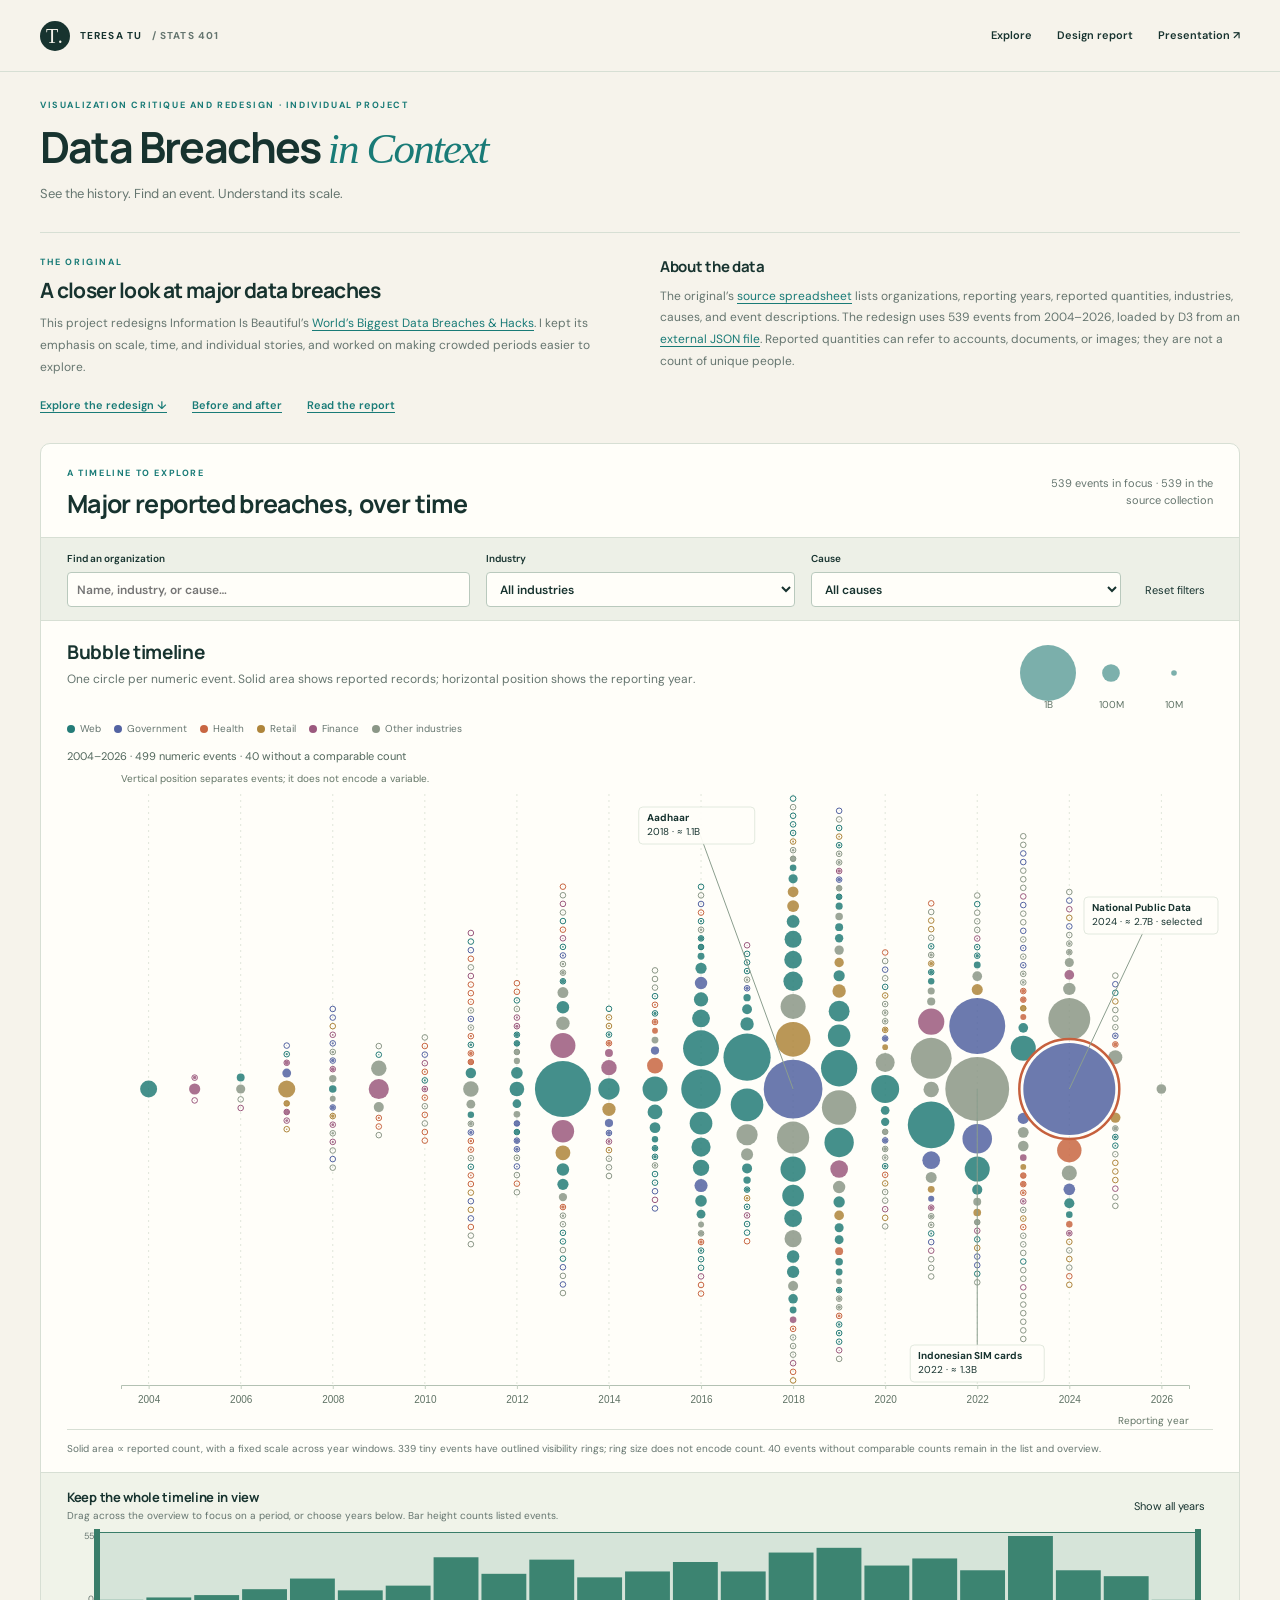
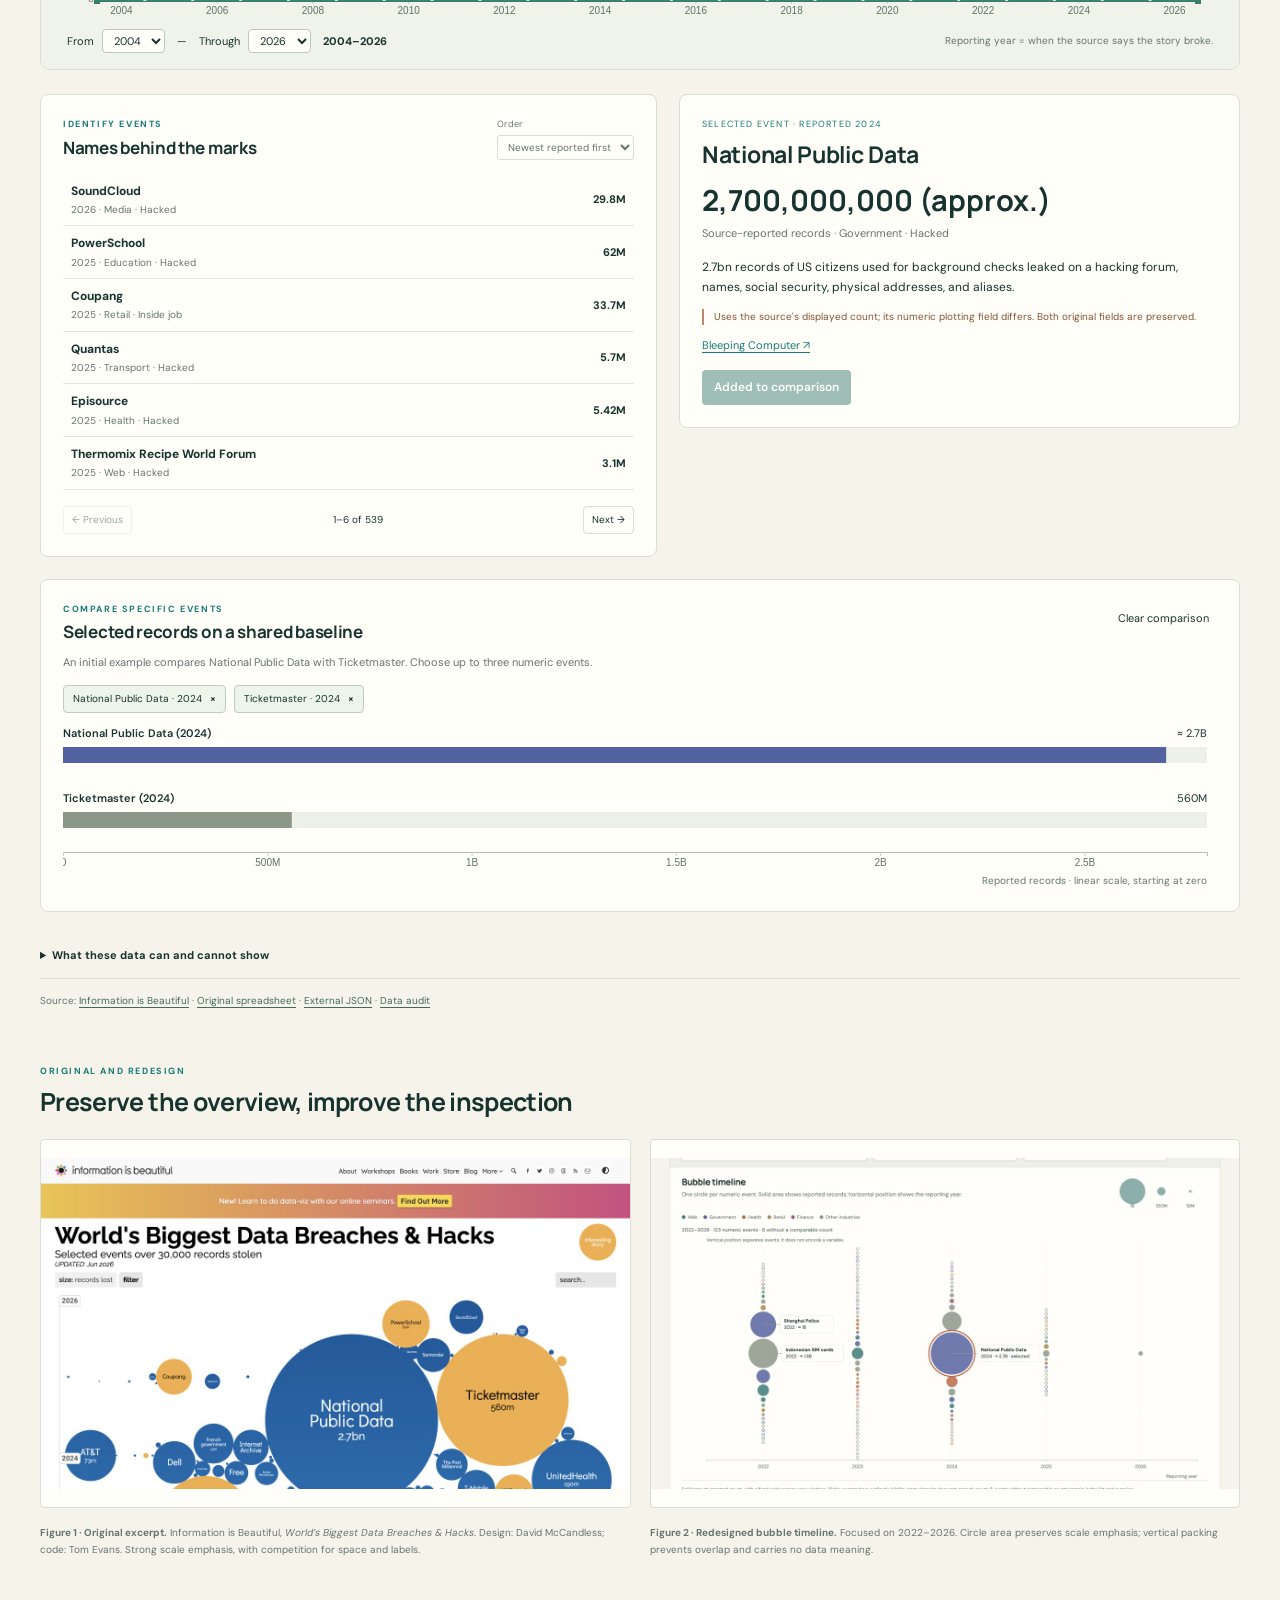
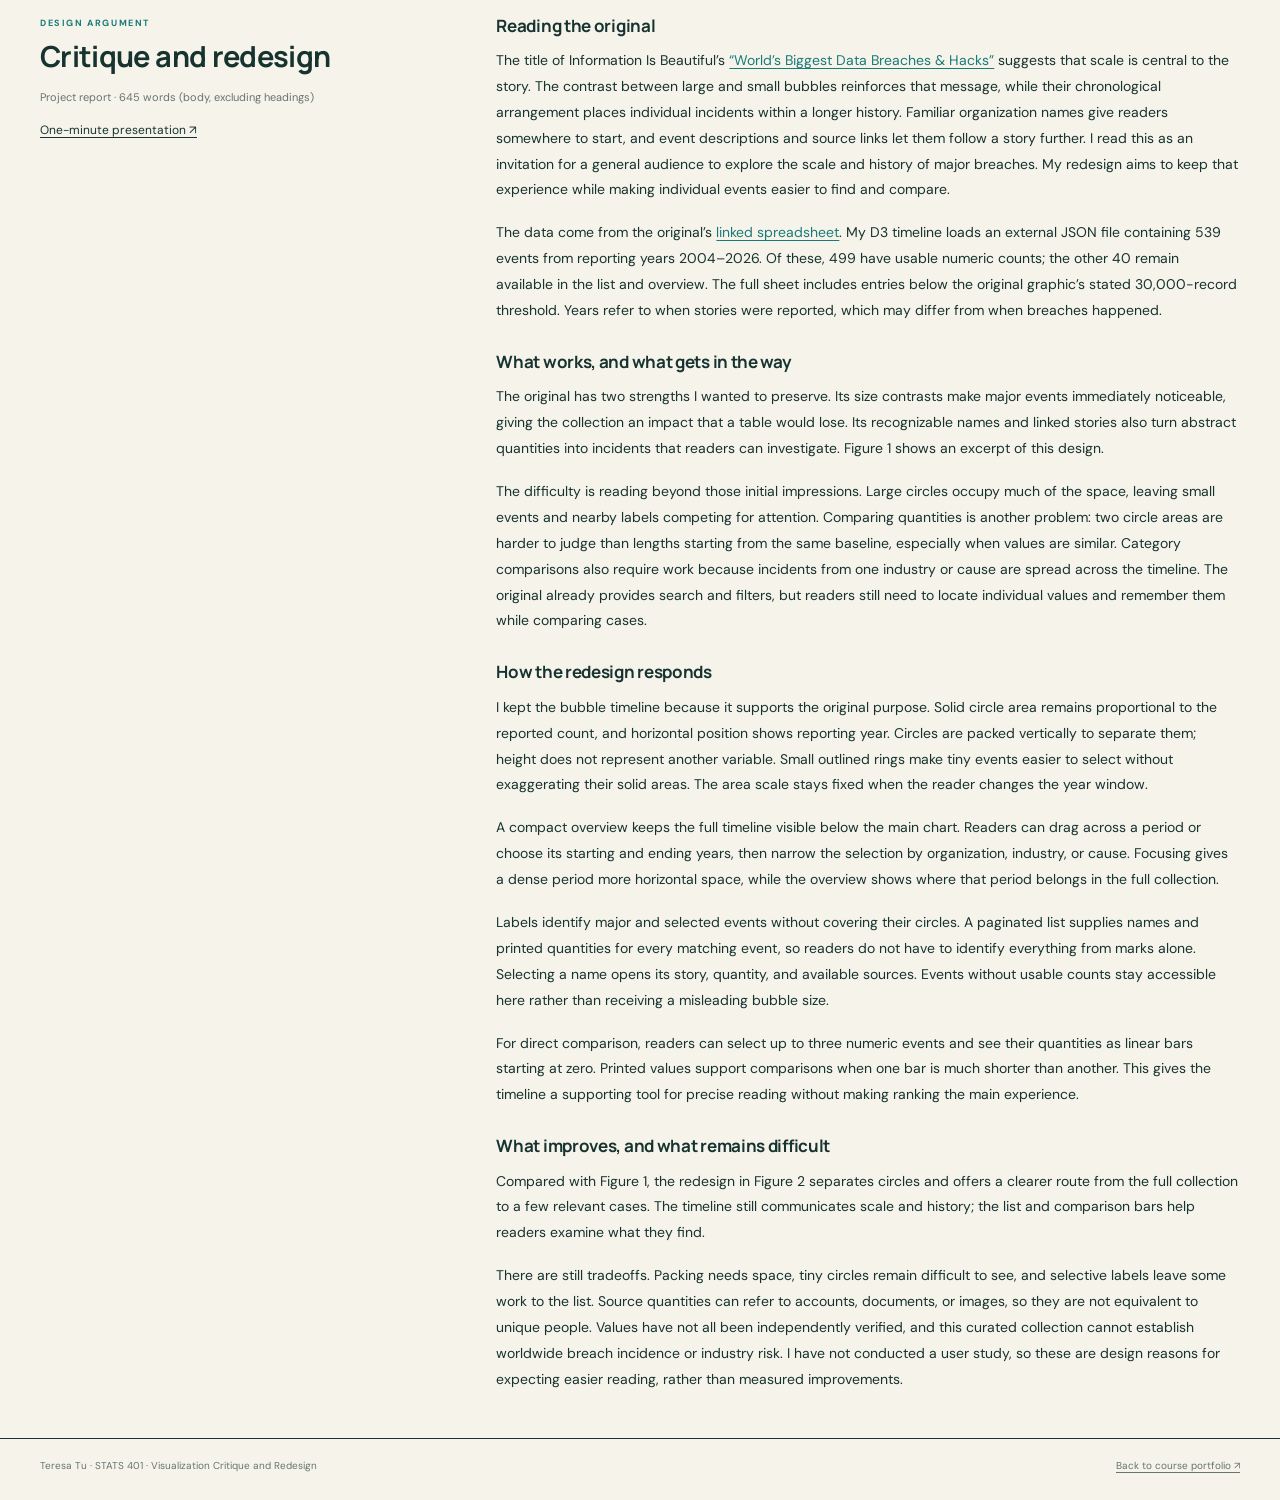
==== commit 31ba1817: "Clarify project navigation and revise the design report" ====
--- a/individual-project/index.html
+++ b/individual-project/index.html
@@ -4,16 +4,23 @@
   <meta charset="utf-8"><meta name="viewport" content="width=device-width,initial-scale=1">
   <meta name="description" content="A D3 redesign of the world's biggest data breaches: a proportional bubble timeline with year focus, event stories, and selected-event comparison.">
   <title>Data Breaches in Context · Visualization Critique and Redesign</title>
-  <link rel="stylesheet" href="project.css?v=20260926-bubbles">
+  <link rel="stylesheet" href="project.css?v=20260927-report">
   <script defer src="vendor/d3.v7.9.0.min.js"></script>
   <script defer src="chart-layouts.js?v=20260926-bubbles"></script>
-  <script defer src="visualization.js?v=20260926-bubbles"></script>
+  <script defer src="visualization.js?v=20260927-report"></script>
 </head>
 <body>
 <a class="skip-link" href="#explorer">Skip to the explorer</a>
 <header class="wrap site-header"><a class="wordmark" href="../"><span class="brand-mark">T.</span> TERESA TU <span>/ STATS 401</span></a><nav aria-label="Page"><a href="#explorer">Explore</a><a href="#critique">Design report</a><a href="assets/Teresa_Tu.pdf?v=20260926-bubbles">Presentation ↗</a></nav></header>
 <main>
 <section class="hero wrap"><p class="eyebrow">Visualization Critique and Redesign · Individual Project</p><h1>Data Breaches <em>in Context</em></h1><p>See the history. Find an event. Understand its scale.</p></section>
+<section id="project-overview" class="project-overview wrap" aria-labelledby="project-overview-title">
+  <div class="project-overview-grid">
+    <div><p class="eyebrow">The original</p><h2 id="project-overview-title">A closer look at major data breaches</h2><p>This project redesigns Information Is Beautiful’s <a href="https://informationisbeautiful.net/visualizations/worlds-biggest-data-breaches-hacks/">World’s Biggest Data Breaches &amp; Hacks</a>. I kept its emphasis on scale, time, and individual stories, and worked on making crowded periods easier to explore.</p></div>
+    <div><h3>About the data</h3><p>The original’s <a href="https://docs.google.com/spreadsheets/d/1i0oIJJMRG-7t1GT-mr4smaTTU7988yXVz8nPlwaJ8Xk/edit">source spreadsheet</a> lists organizations, reporting years, reported quantities, industries, causes, and event descriptions. The redesign uses 539 events from 2004–2026, loaded by D3 from an <a href="data/breaches.json">external JSON file</a>. Reported quantities can refer to accounts, documents, or images; they are not a count of unique people.</p></div>
+  </div>
+  <nav class="project-jump-links" aria-label="Project contents"><a href="#explorer">Explore the redesign ↓</a><a href="#before-after">Before and after</a><a href="#critique">Read the report</a></nav>
+</section>
 <section id="explorer" class="wrap" aria-labelledby="explorer-title">
   <div class="explorer-shell">
     <div class="intro"><div><p class="eyebrow">A timeline to explore</p><h2 id="explorer-title">Major reported breaches, over time</h2></div><p id="result-count" class="result-count" aria-live="polite">Loading source data…</p></div>
@@ -32,47 +39,34 @@
   </div>
   <section class="comparison-panel" aria-labelledby="selected-comparison-title"><div class="section-inline"><div><p class="eyebrow">Compare specific events</p><h3 id="selected-comparison-title">Selected records on a shared baseline</h3></div><button id="clear-comparison" class="quiet-button">Clear comparison</button></div><p id="compare-help">An initial example compares National Public Data with Ticketmaster. Choose up to three numeric events.</p><div id="comparison-chips" class="comparison-chips"></div><div id="comparison-stage"><svg id="comparison-chart" role="img" aria-label="Selected events compared with a linear records axis starting at zero"></svg></div><p id="compare-empty" hidden>Select an event above, then choose “Add to comparison”.</p></section>
   <details class="data-notes"><summary>What these data can and cannot show</summary><p>These are selected, reported events, not a census of data breaches. Category counts and reporting-year patterns cannot establish industry risk or worldwide incidence. Records can mean accounts, documents, images, and other source units, not unique people. Quantities have not all been independently verified.</p><p id="data-audit-note"></p><p>Events without comparable counts remain in the overview and named list but have no numeric position or proportional bubble. Tiny outlined rings are visibility targets; only solid circle area represents record count.</p></details>
-  <p class="source-line">Source: <a href="https://informationisbeautiful.net/visualizations/worlds-biggest-data-breaches-hacks/">Information is Beautiful</a> · <a href="https://docs.google.com/spreadsheets/d/1i0oIJJMRG-7t1GT-mr4smaTTU7988yXVz8nPlwaJ8Xk/edit#gid=2">Original spreadsheet</a> · <a href="data/breaches.json">External JSON</a> · <a href="data/README.md">Data audit</a> · Snapshot: September 25, 2026</p>
+  <p class="source-line">Source: <a href="https://informationisbeautiful.net/visualizations/worlds-biggest-data-breaches-hacks/">Information is Beautiful</a> · <a href="https://docs.google.com/spreadsheets/d/1i0oIJJMRG-7t1GT-mr4smaTTU7988yXVz8nPlwaJ8Xk/edit#gid=2">Original spreadsheet</a> · <a href="data/breaches.json">External JSON</a> · <a href="data/README.md">Data audit</a></p>
   <div id="live-status" class="sr-only" role="status" aria-live="polite"></div>
 </section>
-<section class="before-after wrap" aria-labelledby="before-after-title"><p class="eyebrow">Original and redesign</p><h2 id="before-after-title">Preserve the overview, improve the inspection</h2><div class="figure-grid"><figure><a href="https://informationisbeautiful.net/visualizations/worlds-biggest-data-breaches-hacks/"><img src="assets/original-chart.png" alt="Original visualization excerpt: differently sized circles arranged chronologically." loading="lazy"></a><figcaption><strong>Figure 1 · Original excerpt.</strong> Information is Beautiful, <cite>World’s Biggest Data Breaches &amp; Hacks</cite>. Strong scale emphasis, with competition for space and labels.</figcaption></figure><figure><a href="#explorer"><img src="assets/redesign-bubbles.png?v=20260926-bubbles" alt="Redesign: proportional bubble timeline with a focused year window and named annotations." loading="lazy"></a><figcaption><strong>Figure 2 · Redesigned bubble timeline.</strong> Focused on 2022–2026. Circle area preserves scale emphasis; vertical packing prevents overlap and carries no data meaning.</figcaption></figure></div></section>
-<section id="critique" class="report-section wrap" aria-labelledby="critique-heading"><div class="report-heading"><p class="eyebrow">Design argument</p><h2 id="critique-heading">The purpose stays.<br> The reading improves.</h2><p id="report-word-count">Project report · 737 words (body, excluding headings and references)</p><a class="text-link" href="assets/Teresa_Tu.pdf?v=20260926-bubbles">One-minute presentation ↗</a></div><div id="report-slot" class="report-copy"><section class="report-part">
-    <h3>Purpose, audience, and data</h3>
-    <p>I interpret Information Is Beautiful’s <a href="https://informationisbeautiful.net/visualizations/worlds-biggest-data-breaches-hacks/" target="_blank" rel="noopener noreferrer">“World’s Biggest Data Breaches &amp; Hacks”</a> as a public overview of major reported breaches: readers notice their magnitude, locate familiar organizations, and investigate individual stories. This is an inference from its design, not an explicit author statement. My redesign preserves that overview while making dense periods and selected events easier to inspect and compare.</p>
-    <p>The D3 bubble timeline loads an external JSON file derived from the original’s <a href="https://docs.google.com/spreadsheets/d/1i0oIJJMRG-7t1GT-mr4smaTTU7988yXVz8nPlwaJ8Xk/edit" target="_blank" rel="noopener noreferrer">linked spreadsheet</a>. The September 25, 2026 snapshot retains 539 events across reporting years 2004–2026, including entries below the original graphic’s stated 30,000-record threshold. There are 499 usable numeric counts and 40 unknown, unresolved, or incompatible-unit entries. Year means when the story broke, not necessarily when the breach happened. Reported records are not unique people.</p>
-    <p>The excluded counts comprise 11 explicitly unknown values, 28 possible placeholders lacking corroboration, and one count of systems rather than records. Exclusion is conservative: an unresolved value is not proof that the real quantity is unknown.</p>
+<section id="before-after" class="before-after wrap" aria-labelledby="before-after-title"><p class="eyebrow">Original and redesign</p><h2 id="before-after-title">Preserve the overview, improve the inspection</h2><div class="figure-grid"><figure><a href="https://informationisbeautiful.net/visualizations/worlds-biggest-data-breaches-hacks/"><img src="assets/original-chart.png" alt="Original visualization excerpt: differently sized circles arranged chronologically." loading="lazy"></a><figcaption><strong>Figure 1 · Original excerpt.</strong> Information is Beautiful, <cite>World’s Biggest Data Breaches &amp; Hacks</cite>. Design: David McCandless; code: Tom Evans. Strong scale emphasis, with competition for space and labels.</figcaption></figure><figure><a href="#explorer"><img src="assets/redesign-bubbles.png?v=20260926-bubbles" alt="Redesign: proportional bubble timeline with a focused year window and named annotations." loading="lazy"></a><figcaption><strong>Figure 2 · Redesigned bubble timeline.</strong> Focused on 2022–2026. Circle area preserves scale emphasis; vertical packing prevents overlap and carries no data meaning.</figcaption></figure></div></section>
+<section id="critique" class="report-section wrap" aria-labelledby="critique-heading"><div class="report-heading"><p class="eyebrow">Design argument</p><h2 id="critique-heading">Critique and redesign</h2><p id="report-word-count">Project report · 645 words (body, excluding headings)</p><a class="text-link" href="assets/Teresa_Tu.pdf?v=20260926-bubbles">One-minute presentation ↗</a></div><div id="report-slot" class="report-copy"><section class="report-part">
+    <h3>Reading the original</h3>
+    <p>The title of Information Is Beautiful’s <a href="https://informationisbeautiful.net/visualizations/worlds-biggest-data-breaches-hacks/" target="_blank" rel="noopener noreferrer">“World’s Biggest Data Breaches &amp; Hacks”</a> suggests that scale is central to the story. The contrast between large and small bubbles reinforces that message, while their chronological arrangement places individual incidents within a longer history. Familiar organization names give readers somewhere to start, and event descriptions and source links let them follow a story further. I read this as an invitation for a general audience to explore the scale and history of major breaches. My redesign aims to keep that experience while making individual events easier to find and compare.</p>
+    <p>The data come from the original’s <a href="https://docs.google.com/spreadsheets/d/1i0oIJJMRG-7t1GT-mr4smaTTU7988yXVz8nPlwaJ8Xk/edit" target="_blank" rel="noopener noreferrer">linked spreadsheet</a>. My D3 timeline loads an external JSON file containing 539 events from reporting years 2004–2026. Of these, 499 have usable numeric counts; the other 40 remain available in the list and overview. The full sheet includes entries below the original graphic’s stated 30,000-record threshold. Years refer to when stories were reported, which may differ from when breaches happened.</p>
   </section>
 
   <section class="report-part">
-    <h3>Two strengths worth preserving</h3>
-    <p>First, the original’s chronology and contrasting bubble sizes give a striking impression of time and magnitude. Large events attract attention before readers study exact values. Second, recognizable organization names lead into stories and source links, connecting an abstract collection to specific incidents. These strengths support discovery as well as numerical reading. The original already has search and filters; adding them alone would not establish an improvement. Figure 1 is an excerpt of the original.</p>
+    <h3>What works, and what gets in the way</h3>
+    <p>The original has two strengths I wanted to preserve. Its size contrasts make major events immediately noticeable, giving the collection an impact that a table would lose. Its recognizable names and linked stories also turn abstract quantities into incidents that readers can investigate. Figure 1 shows an excerpt of this design.</p>
+    <p>The difficulty is reading beyond those initial impressions. Large circles occupy much of the space, leaving small events and nearby labels competing for attention. Comparing quantities is another problem: two circle areas are harder to judge than lengths starting from the same baseline, especially when values are similar. Category comparisons also require work because incidents from one industry or cause are spread across the timeline. The original already provides search and filters, but readers still need to locate individual values and remember them while comparing cases.</p>
   </section>
 
   <section class="report-part">
-    <h3>Three limitations</h3>
-    <p>First, large bubbles dominate space, making smaller marks and nearby labels compete for attention. A readable overview becomes harder to maintain in dense regions.</p>
-    <p>Second, circle areas lack a common baseline. Similar quantities are difficult to distinguish, while extreme values make smaller events visually inconspicuous. A dramatic impression of scale does not guarantee accurate comparison.</p>
-    <p>Third, events from an industry or cause are dispersed through the chronological display. Comparing selected cases requires finding their marks and retaining their values mentally. Filtering reduces the collection, but does not itself provide a common comparison baseline.</p>
+    <h3>How the redesign responds</h3>
+    <p>I kept the bubble timeline because it supports the original purpose. Solid circle area remains proportional to the reported count, and horizontal position shows reporting year. Circles are packed vertically to separate them; height does not represent another variable. Small outlined rings make tiny events easier to select without exaggerating their solid areas. The area scale stays fixed when the reader changes the year window.</p>
+    <p>A compact overview keeps the full timeline visible below the main chart. Readers can drag across a period or choose its starting and ending years, then narrow the selection by organization, industry, or cause. Focusing gives a dense period more horizontal space, while the overview shows where that period belongs in the full collection.</p>
+    <p>Labels identify major and selected events without covering their circles. A paginated list supplies names and printed quantities for every matching event, so readers do not have to identify everything from marks alone. Selecting a name opens its story, quantity, and available sources. Events without usable counts stay accessible here rather than receiving a misleading bubble size.</p>
+    <p>For direct comparison, readers can select up to three numeric events and see their quantities as linear bars starting at zero. Printed values support comparisons when one bar is much shorter than another. This gives the timeline a supporting tool for precise reading without making ranking the main experience.</p>
   </section>
 
   <section class="report-part">
-    <h3>Design decisions</h3>
-    <p>First, the redesign retains circles with solid areas proportional to reported count and horizontal positions corresponding to reporting year. Vertical packing separates circles; vertical position has no data meaning. Outlined visibility rings make tiny events selectable without enlarging their encoded solid areas. A fixed area scale across focused periods preserves the meaning of size when the year window changes.</p>
-    <p>Second, a compact overview counts source events by reporting year. Brushing a period, or choosing its start and end years, focuses the main timeline while the full temporal context remains visible. Organization search and industry or cause filters refine that focus. This lets readers inspect dense periods while understanding where they fall within the collection.</p>
-    <p>Third, annotations identify major and selected events, with placement that avoids covering circle marks. Labeling selectively preserves room for the overview, while names and printed quantities in the result list provide a more systematic way to read individual cases. This is a deliberate division of work between visual discovery and explicit identification.</p>
-    <p>Fourth, selecting a named event opens its reported quantity, story, and available source links. Pagination makes every matching entry accessible without placing hundreds of labels on the chart. The 40 events without usable counts remain in the named list and year overview, but receive no invented proportional bubble. Their count explanations remain available in the details.</p>
-    <p>Fifth, readers can choose up to three numeric events for a secondary, zero-baseline linear bar comparison with printed values. This addresses the area-comparison problem while retaining the main timeline’s visual emphasis on magnitude. Brief transitions acknowledge changes in the display; understanding the result does not depend on autoplay or remembering an animation.</p>
-  </section>
-
-  <section class="report-part">
-    <h3>Before, after, and limitations</h3>
-    <p>Figure 2 preserves Figure 1’s chronology and scale emphasis, while separating circles and adding focused inspection with a persistent overview. The accompanying list and comparison bars make selected names and values explicit. These changes support the original discovery task rather than redefining the project as a ranking alone.</p>
-    <p>The tradeoffs remain. Packing can require more space, tiny-event rings add clutter, and small solid circles remain hard to see. Selective annotations leave some identification work to the list. Linear comparison bars can compress small quantities beside very large ones. Source quantities can describe accounts, documents, or images, so comparisons are imperfect. Values have not all been independently verified, and this curated collection cannot establish worldwide breach incidence or industry risk. No user study was conducted; the claimed benefits are design arguments, not measured performance improvements.</p>
+    <h3>What improves, and what remains difficult</h3>
+    <p>Compared with Figure 1, the redesign in Figure 2 separates circles and offers a clearer route from the full collection to a few relevant cases. The timeline still communicates scale and history; the list and comparison bars help readers examine what they find.</p>
+    <p>There are still tradeoffs. Packing needs space, tiny circles remain difficult to see, and selective labels leave some work to the list. Source quantities can refer to accounts, documents, or images, so they are not equivalent to unique people. Values have not all been independently verified, and this curated collection cannot establish worldwide breach incidence or industry risk. I have not conducted a user study, so these are design reasons for expecting easier reading, rather than measured improvements.</p>
   </section></div></section>
-<section class="references-section wrap"><h2>Sources and implementation</h2><div id="references-slot"><ol>
-      <li>Information Is Beautiful. <a href="https://informationisbeautiful.net/visualizations/worlds-biggest-data-breaches-hacks/" target="_blank" rel="noopener noreferrer"><cite>World’s Biggest Data Breaches &amp; Hacks</cite></a>. Design and concept: David McCandless; code: Tom Evans. Accessed September 25, 2026. Original visualization excerpt shown in Figure 1.</li>
-      <li>Information Is Beautiful. <a href="https://docs.google.com/spreadsheets/d/1i0oIJJMRG-7t1GT-mr4smaTTU7988yXVz8nPlwaJ8Xk/edit" target="_blank" rel="noopener noreferrer"><cite>World’s Biggest Data Breaches</cite> source spreadsheet</a>. Accessed September 25, 2026. Includes event descriptions and links to underlying reports.</li>
-      <li><a href="data/breaches-source-2026-09-25.csv">Archived source CSV</a>, downloaded September 25, 2026. See the <a href="data/README.md">data audit</a> for cleaning decisions and the <a href="data/breaches.json">external JSON</a> loaded by the D3 timeline.</li>
-    </ol><p><a href="https://d3js.org/">D3.js v7.9.0</a> · <a href="presentation-notes.md">One-minute presentation script</a></p></div></section>
 </main><footer class="site-footer wrap"><p>Teresa Tu · STATS 401 · Visualization Critique and Redesign</p><a href="../">Back to course portfolio ↗</a></footer>
 </body></html>
--- a/individual-project/project.css
+++ b/individual-project/project.css
@@ -1,6 +1,8 @@
 @import url('https://fonts.googleapis.com/css2?family=DM+Sans:wght@400;500;600;700&family=Manrope:wght@500;600;700;800&display=swap');
-:root{--paper:#f6f3eb;--ink:#17332f;--muted:#65756f;--line:#d7dfd4;--teal:#197b77;--orange:#c6603d;--white:#fffef9;--sans:'DM Sans',Arial,sans-serif;--display:'Manrope',Arial,sans-serif}*{box-sizing:border-box}body{margin:0;color:var(--ink);background:var(--paper);font:14px/1.6 var(--sans)}button,input,select{font:inherit;color:inherit}button,summary,select{cursor:pointer}button:disabled{opacity:.42;cursor:default}a{color:inherit;text-underline-offset:3px}button:focus-visible,a:focus-visible,input:focus-visible,select:focus-visible,summary:focus-visible{outline:3px solid var(--orange);outline-offset:3px}h1,h2,h3,p,figure{margin:0}h1,h2,h3{font-family:var(--display);line-height:1.2}button{background:var(--white);border:1px solid var(--line);border-radius:4px}svg{display:block;font-family:var(--sans)}.wrap{max-width:1320px;margin:auto;padding-left:40px;padding-right:40px}.site-header{height:72px;display:flex;align-items:center;justify-content:space-between;border-bottom:1px solid var(--line)}.wordmark{display:flex;gap:10px;align-items:center;text-decoration:none;font-size:10px;font-weight:700;letter-spacing:1.1px}.brand-mark{background:var(--ink);color:var(--paper);width:30px;height:30px;border-radius:50%;font:20px/30px Georgia;text-align:center}.wordmark>span:last-child{color:var(--muted)}.site-header nav{display:flex;gap:25px;font-size:11px;font-weight:600}.site-header nav a{text-decoration:none}.hero{padding-top:26px;padding-bottom:27px}.eyebrow{text-transform:uppercase;font-size:9px;font-weight:700;letter-spacing:1.6px;color:var(--teal);margin-bottom:9px}h1{font-size:43px;letter-spacing:-1.8px}h1 em{font-family:Georgia,serif;font-weight:400;color:var(--teal)}.hero>p:last-child{color:var(--muted);margin-top:9px;font-size:13px}h2{font-size:25px;letter-spacing:-.65px}h3{font-size:17px;letter-spacing:-.3px}.explorer-shell{border:1px solid var(--line);border-radius:10px;overflow:hidden;background:var(--white)}.intro{display:flex;justify-content:space-between;align-items:center;gap:20px;padding:22px 26px 18px}.result-count{font-size:11px;color:var(--muted);text-align:right;max-width:180px}.filter-toolbar{display:grid;grid-template-columns:1.3fr 1fr 1fr auto;gap:16px;align-items:end;background:#edf0e7;padding:13px 26px;border-top:1px solid var(--line);border-bottom:1px solid var(--line)}.filter-toolbar label{font-size:10px;font-weight:600;min-width:0}.filter-toolbar input,.filter-toolbar select{display:block;width:100%;margin-top:5px;background:var(--white);height:35px;padding:6px 9px;border:1px solid #b9c9bd;border-radius:4px;font-size:12px;min-width:0}.quiet-button{font-size:11px;background:transparent;border:0;padding:8px;white-space:nowrap}.plot-header{display:flex;justify-content:space-between;gap:20px;padding:20px 26px 7px;align-items:start}.plot-header h3{font-size:19px}.plot-header p{font-size:12px;color:var(--muted);margin-top:6px;max-width:650px}.sector-legend{padding:5px 26px;display:flex;gap:13px;flex-wrap:wrap;font-size:10px;color:var(--muted)}.legend-item{display:flex;gap:5px;align-items:center}.legend-dot{width:8px;height:8px;border-radius:50%}.focus-summary{font-size:11px;margin:6px 26px 3px;color:#50665b}.plot-scroll{overflow-x:auto;scrollbar-width:thin}.mobile-hint{display:none}.plot-scroll #chart-stage{position:relative;min-width:900px;margin:0 16px}#main-chart{width:100%;height:auto}.axis text{font-size:10px;fill:#607366}.axis .domain{stroke:#b3c1b3}.axis line{stroke:#c5d1c2}.grid line{stroke:#e0e6da;stroke-dasharray:2 4}.plot-label{font-size:10px;fill:#637566}.event-mark{cursor:pointer}.event-mark:focus{outline:none}.event-mark:focus-visible{stroke:#162f2d;stroke-width:3}.selection-ring{fill:none;stroke:var(--orange);stroke-width:2.5;pointer-events:none}.annotation text{font-size:10px;fill:var(--ink)}.annotation .label-name{font-weight:700}.annotation line{stroke:#8b9e8e;stroke-width:1}.annotation rect{fill:#fffef9;fill-opacity:.94;stroke:#d6e0d3;stroke-width:.7}.chart-tooltip{position:absolute;z-index:3;max-width:260px;padding:9px 12px;background:#17332f;color:white;border-radius:5px;font-size:11px;pointer-events:none;box-shadow:0 4px 12px #17332f25}.chart-tooltip strong{font-size:12px}.chart-tooltip[hidden]{display:none}#empty-state{position:absolute;top:46%;width:100%;text-align:center;font-size:14px;color:var(--muted)}[hidden]{display:none!important}.encoding-note{font-size:10px;color:var(--muted);margin:0 26px;padding:11px 0 15px;border-top:1px solid var(--line)}.context-panel{padding:17px 26px 16px;background:#f0f3e9;border-top:1px solid var(--line)}.context-heading{display:flex;justify-content:space-between;align-items:center;gap:20px}.context-heading h3{font-size:13px}.context-heading p{font-size:10px;color:var(--muted);margin-top:3px}.overview-scroll{overflow-x:auto}#overview-chart{width:100%;min-width:500px;height:105px}.overview-bar{fill:#95b0a0}.overview-bar.is-focused{fill:#357d6a}.brush .selection{fill:#62a390;fill-opacity:.18;stroke:#397d69;stroke-width:1}.brush .handle{fill:#397d69}.year-controls{display:flex;align-items:center;gap:12px;font-size:11px;flex-wrap:wrap}.year-controls select{margin-left:5px;border:1px solid #b7c9b8;border-radius:4px;padding:3px 7px;background:var(--white);font-size:11px}.year-controls>span:last-child{margin-left:auto;font-size:10px;color:var(--muted)}.inspection-grid{display:grid;grid-template-columns:1.1fr 1fr;gap:22px;margin-top:24px;align-items:start}.event-list-panel,.event-detail,.comparison-panel{background:var(--white);border:1px solid var(--line);border-radius:8px;padding:22px}.section-inline{display:flex;justify-content:space-between;align-items:start;gap:16px;margin-bottom:14px}.section-inline .eyebrow{margin-bottom:6px}.section-inline h3{font-size:17px}.list-sort{font-size:9px;color:var(--muted)}.list-sort select{display:block;margin-top:3px;background:var(--white);border:1px solid var(--line);border-radius:3px;font-size:10px;padding:4px 6px;max-width:165px}.event-list-row{display:flex;justify-content:space-between;gap:15px;align-items:center;text-align:left;width:100%;padding:9px 8px;border:0;border-bottom:1px solid #e2e8df;border-radius:0;background:transparent;line-height:1.35}.event-list-row strong{font-size:12px;display:block}.event-list-row small{font-size:10px;color:var(--muted);display:block;margin-top:4px}.event-list-row>span:last-child{text-align:right;font-size:11px;font-weight:700;flex-shrink:0}.event-list-row:hover,.event-list-row[aria-pressed=true]{background:#ebf3e8}.pagination{display:flex;justify-content:space-between;gap:10px;align-items:center;margin-top:16px;font-size:10px}.pagination button{font-size:10px;padding:5px 8px}.text-button{background:none;border:0;text-decoration:underline;font-size:10px;padding:6px 0}.detail-kicker{font-size:9px;letter-spacing:1.2px;color:var(--teal);margin-bottom:9px;text-transform:uppercase}.event-detail h3{font-size:23px}.detail-count{font-family:var(--display);font-size:29px;font-weight:700;margin-top:14px;line-height:1.3}.detail-meta{font-size:11px;color:var(--muted);margin-top:5px}.detail-story{font-size:12px;line-height:1.7;margin-top:14px}.detail-caveat{font-size:10px;color:#865438;border-left:2px solid #bc8869;padding-left:10px;margin-top:12px}.detail-sources{font-size:11px;margin-top:12px}.detail-sources a{display:inline-block;margin-right:12px;color:var(--teal)}.add-comparison{font-size:12px;font-weight:600;background:#1b675b;color:white;border:0;padding:8px 12px;margin-top:15px}.detail-visibility{font-size:10px;color:#85633d;margin-top:8px}.comparison-panel{margin-top:22px}#compare-help{font-size:11px;color:var(--muted);margin-top:-3px}.comparison-chips{display:flex;flex-wrap:wrap;gap:8px;margin-top:14px}.comparison-chips button{font-size:10px;border:1px solid #bccfbd;padding:5px 9px;background:#edf4e9}.comparison-chips button span{font-weight:700;margin-left:8px}#comparison-chart{width:100%;height:auto}#compare-empty{font-size:12px;color:var(--muted);padding:20px 0}.data-notes{font-size:11px;border-bottom:1px solid var(--line);margin-top:22px;padding:13px 0}.data-notes summary{font-weight:700}.data-notes p{margin-top:10px;color:var(--muted);max-width:1000px}.source-line{font-size:10px;line-height:1.9;color:var(--muted);margin-top:12px}.source-line a{color:#426b57}.before-after{padding-top:54px}.figure-grid{display:grid;grid-template-columns:repeat(2,1fr);gap:19px;margin-top:22px}.figure-grid img{width:100%;aspect-ratio:1.6;object-fit:contain;background:var(--white);border:1px solid var(--line);border-radius:4px}.figure-grid figcaption{font-size:10px;color:var(--muted);line-height:1.7;margin-top:9px}.report-section{display:grid;grid-template-columns:1fr 1.9fr;gap:65px;padding-top:58px;padding-bottom:45px}.report-heading h2{font-size:29px}.report-heading>p:not(.eyebrow){font-size:11px;color:var(--muted);margin-top:15px}.text-link{display:inline-block;font-size:12px;margin-top:15px}.report-copy{font-size:14px;line-height:1.85}.report-copy h3{font-size:17px;margin-bottom:12px}.report-copy p+p{margin-top:17px}.report-part+.report-part{margin-top:28px}.report-copy a{color:var(--teal)}.references-section{border-top:1px solid var(--line);padding-top:23px;padding-bottom:28px}.references-section h2{font-size:14px;margin-bottom:12px}#references-slot{font-size:10px;line-height:1.8;color:var(--muted)}#references-slot p+p{margin-top:8px}.site-footer{display:flex;justify-content:space-between;border-top:1px solid var(--ink);padding-top:19px;padding-bottom:26px;font-size:10px;color:var(--muted)}.skip-link{position:fixed;left:10px;top:-100px;z-index:10;background:var(--ink);color:white;padding:10px}.skip-link:focus{top:10px}.sr-only{position:absolute;width:1px;height:1px;margin:-1px;overflow:hidden;clip:rect(0,0,0,0);white-space:nowrap}
+:root{--paper:#f6f3eb;--ink:#17332f;--muted:#65756f;--line:#d7dfd4;--teal:#197b77;--orange:#c6603d;--white:#fffef9;--sans:'DM Sans',Arial,sans-serif;--display:'Manrope',Arial,sans-serif}*{box-sizing:border-box}body{margin:0;color:var(--ink);background:var(--paper);font:14px/1.6 var(--sans)}button,input,select{font:inherit;color:inherit}button,summary,select{cursor:pointer}button:disabled{opacity:.42;cursor:default}a{color:inherit;text-underline-offset:3px}button:focus-visible,a:focus-visible,input:focus-visible,select:focus-visible,summary:focus-visible{outline:3px solid var(--orange);outline-offset:3px}h1,h2,h3,p,figure{margin:0}h1,h2,h3{font-family:var(--display);line-height:1.2}button{background:var(--white);border:1px solid var(--line);border-radius:4px}svg{display:block;font-family:var(--sans)}.wrap{max-width:1320px;margin:auto;padding-left:40px;padding-right:40px}.site-header{height:72px;display:flex;align-items:center;justify-content:space-between;border-bottom:1px solid var(--line)}.wordmark{display:flex;gap:10px;align-items:center;text-decoration:none;font-size:10px;font-weight:700;letter-spacing:1.1px}.brand-mark{background:var(--ink);color:var(--paper);width:30px;height:30px;border-radius:50%;font:20px/30px Georgia;text-align:center}.wordmark>span:last-child{color:var(--muted)}.site-header nav{display:flex;gap:25px;font-size:11px;font-weight:600}.site-header nav a{text-decoration:none}.hero{padding-top:26px;padding-bottom:27px}.eyebrow{text-transform:uppercase;font-size:9px;font-weight:700;letter-spacing:1.6px;color:var(--teal);margin-bottom:9px}h1{font-size:43px;letter-spacing:-1.8px}h1 em{font-family:Georgia,serif;font-weight:400;color:var(--teal)}.hero>p:last-child{color:var(--muted);margin-top:9px;font-size:13px}h2{font-size:25px;letter-spacing:-.65px}h3{font-size:17px;letter-spacing:-.3px}.explorer-shell{border:1px solid var(--line);border-radius:10px;overflow:hidden;background:var(--white)}.intro{display:flex;justify-content:space-between;align-items:center;gap:20px;padding:22px 26px 18px}.result-count{font-size:11px;color:var(--muted);text-align:right;max-width:180px}.filter-toolbar{display:grid;grid-template-columns:1.3fr 1fr 1fr auto;gap:16px;align-items:end;background:#edf0e7;padding:13px 26px;border-top:1px solid var(--line);border-bottom:1px solid var(--line)}.filter-toolbar label{font-size:10px;font-weight:600;min-width:0}.filter-toolbar input,.filter-toolbar select{display:block;width:100%;margin-top:5px;background:var(--white);height:35px;padding:6px 9px;border:1px solid #b9c9bd;border-radius:4px;font-size:12px;min-width:0}.quiet-button{font-size:11px;background:transparent;border:0;padding:8px;white-space:nowrap}.plot-header{display:flex;justify-content:space-between;gap:20px;padding:20px 26px 7px;align-items:start}.plot-header h3{font-size:19px}.plot-header p{font-size:12px;color:var(--muted);margin-top:6px;max-width:650px}.sector-legend{padding:5px 26px;display:flex;gap:13px;flex-wrap:wrap;font-size:10px;color:var(--muted)}.legend-item{display:flex;gap:5px;align-items:center}.legend-dot{width:8px;height:8px;border-radius:50%}.focus-summary{font-size:11px;margin:6px 26px 3px;color:#50665b}.plot-scroll{overflow-x:auto;scrollbar-width:thin}.mobile-hint{display:none}.plot-scroll #chart-stage{position:relative;min-width:900px;margin:0 16px}#main-chart{width:100%;height:auto}.axis text{font-size:10px;fill:#607366}.axis .domain{stroke:#b3c1b3}.axis line{stroke:#c5d1c2}.grid line{stroke:#e0e6da;stroke-dasharray:2 4}.plot-label{font-size:10px;fill:#637566}.event-mark{cursor:pointer}.event-mark:focus{outline:none}.event-mark:focus-visible{stroke:#162f2d;stroke-width:3}.selection-ring{fill:none;stroke:var(--orange);stroke-width:2.5;pointer-events:none}.annotation text{font-size:10px;fill:var(--ink)}.annotation .label-name{font-weight:700}.annotation line{stroke:#8b9e8e;stroke-width:1}.annotation rect{fill:#fffef9;fill-opacity:.94;stroke:#d6e0d3;stroke-width:.7}.chart-tooltip{position:absolute;z-index:3;max-width:260px;padding:9px 12px;background:#17332f;color:white;border-radius:5px;font-size:11px;pointer-events:none;box-shadow:0 4px 12px #17332f25}.chart-tooltip strong{font-size:12px}.chart-tooltip[hidden]{display:none}#empty-state{position:absolute;top:46%;width:100%;text-align:center;font-size:14px;color:var(--muted)}[hidden]{display:none!important}.encoding-note{font-size:10px;color:var(--muted);margin:0 26px;padding:11px 0 15px;border-top:1px solid var(--line)}.context-panel{padding:17px 26px 16px;background:#f0f3e9;border-top:1px solid var(--line)}.context-heading{display:flex;justify-content:space-between;align-items:center;gap:20px}.context-heading h3{font-size:13px}.context-heading p{font-size:10px;color:var(--muted);margin-top:3px}.overview-scroll{overflow-x:auto}#overview-chart{width:100%;min-width:500px;height:105px}.overview-bar{fill:#95b0a0}.overview-bar.is-focused{fill:#357d6a}.brush .selection{fill:#62a390;fill-opacity:.18;stroke:#397d69;stroke-width:1}.brush .handle{fill:#397d69}.year-controls{display:flex;align-items:center;gap:12px;font-size:11px;flex-wrap:wrap}.year-controls select{margin-left:5px;border:1px solid #b7c9b8;border-radius:4px;padding:3px 7px;background:var(--white);font-size:11px}.year-controls>span:last-child{margin-left:auto;font-size:10px;color:var(--muted)}.inspection-grid{display:grid;grid-template-columns:1.1fr 1fr;gap:22px;margin-top:24px;align-items:start}.event-list-panel,.event-detail,.comparison-panel{background:var(--white);border:1px solid var(--line);border-radius:8px;padding:22px}.section-inline{display:flex;justify-content:space-between;align-items:start;gap:16px;margin-bottom:14px}.section-inline .eyebrow{margin-bottom:6px}.section-inline h3{font-size:17px}.list-sort{font-size:9px;color:var(--muted)}.list-sort select{display:block;margin-top:3px;background:var(--white);border:1px solid var(--line);border-radius:3px;font-size:10px;padding:4px 6px;max-width:165px}.event-list-row{display:flex;justify-content:space-between;gap:15px;align-items:center;text-align:left;width:100%;padding:9px 8px;border:0;border-bottom:1px solid #e2e8df;border-radius:0;background:transparent;line-height:1.35}.event-list-row strong{font-size:12px;display:block}.event-list-row small{font-size:10px;color:var(--muted);display:block;margin-top:4px}.event-list-row>span:last-child{text-align:right;font-size:11px;font-weight:700;flex-shrink:0}.event-list-row:hover,.event-list-row[aria-pressed=true]{background:#ebf3e8}.pagination{display:flex;justify-content:space-between;gap:10px;align-items:center;margin-top:16px;font-size:10px}.pagination button{font-size:10px;padding:5px 8px}.text-button{background:none;border:0;text-decoration:underline;font-size:10px;padding:6px 0}.detail-kicker{font-size:9px;letter-spacing:1.2px;color:var(--teal);margin-bottom:9px;text-transform:uppercase}.event-detail h3{font-size:23px}.detail-count{font-family:var(--display);font-size:29px;font-weight:700;margin-top:14px;line-height:1.3}.detail-meta{font-size:11px;color:var(--muted);margin-top:5px}.detail-story{font-size:12px;line-height:1.7;margin-top:14px}.detail-caveat{font-size:10px;color:#865438;border-left:2px solid #bc8869;padding-left:10px;margin-top:12px}.detail-sources{font-size:11px;margin-top:12px}.detail-sources a{display:inline-block;margin-right:12px;color:var(--teal)}.add-comparison{font-size:12px;font-weight:600;background:#1b675b;color:white;border:0;padding:8px 12px;margin-top:15px}.detail-visibility{font-size:10px;color:#85633d;margin-top:8px}.comparison-panel{margin-top:22px}#compare-help{font-size:11px;color:var(--muted);margin-top:-3px}.comparison-chips{display:flex;flex-wrap:wrap;gap:8px;margin-top:14px}.comparison-chips button{font-size:10px;border:1px solid #bccfbd;padding:5px 9px;background:#edf4e9}.comparison-chips button span{font-weight:700;margin-left:8px}#comparison-chart{width:100%;height:auto}#compare-empty{font-size:12px;color:var(--muted);padding:20px 0}.data-notes{font-size:11px;border-bottom:1px solid var(--line);margin-top:22px;padding:13px 0}.data-notes summary{font-weight:700}.data-notes p{margin-top:10px;color:var(--muted);max-width:1000px}.source-line{font-size:10px;line-height:1.9;color:var(--muted);margin-top:12px}.source-line a{color:#426b57}.before-after{padding-top:54px}.figure-grid{display:grid;grid-template-columns:repeat(2,1fr);gap:19px;margin-top:22px}.figure-grid img{width:100%;aspect-ratio:1.6;object-fit:contain;background:var(--white);border:1px solid var(--line);border-radius:4px}.figure-grid figcaption{font-size:10px;color:var(--muted);line-height:1.7;margin-top:9px}.report-section{display:grid;grid-template-columns:1fr 1.9fr;gap:65px;padding-top:58px;padding-bottom:45px}.report-heading h2{font-size:29px}.report-heading>p:not(.eyebrow){font-size:11px;color:var(--muted);margin-top:15px}.text-link{display:inline-block;font-size:12px;margin-top:15px}.report-copy{font-size:14px;line-height:1.85}.report-copy h3{font-size:17px;margin-bottom:12px}.report-copy p+p{margin-top:17px}.report-part+.report-part{margin-top:28px}.report-copy a{color:var(--teal)}.site-footer{display:flex;justify-content:space-between;border-top:1px solid var(--ink);padding-top:19px;padding-bottom:26px;font-size:10px;color:var(--muted)}.skip-link{position:fixed;left:10px;top:-100px;z-index:10;background:var(--ink);color:white;padding:10px}.skip-link:focus{top:10px}.sr-only{position:absolute;width:1px;height:1px;margin:-1px;overflow:hidden;clip:rect(0,0,0,0);white-space:nowrap}
 @media(max-width:950px){.wrap{padding-left:24px;padding-right:24px}.inspection-grid{grid-template-columns:1fr 1fr;gap:15px}.event-list-panel,.event-detail{padding:17px}.plot-scroll #chart-stage{min-width:900px}.mobile-hint{display:block;font-size:10px;color:var(--muted);padding:5px 26px}.filter-toolbar{grid-template-columns:1.2fr 1fr 1fr auto;gap:10px}.figure-grid{grid-template-columns:1fr 1fr}.report-section{gap:35px}.section-inline{gap:10px}.list-sort select{max-width:135px}}
 @media(max-width:650px){.wrap{padding-left:16px;padding-right:16px}.site-header{height:62px}.site-header nav{gap:14px;font-size:10px}.site-header nav a:first-child,.wordmark>span:last-child{display:none}.wordmark{font-size:9px}h1{font-size:32px;letter-spacing:-1.4px}.hero{padding-top:22px;padding-bottom:22px}.hero>.eyebrow{font-size:8px}.hero>p:last-child{font-size:11px}.intro{padding:17px;display:block}.intro h2{font-size:22px}.result-count{text-align:left;max-width:none;margin-top:10px}.filter-toolbar{padding:13px 17px;grid-template-columns:1fr 1fr;gap:11px}.filter-toolbar label{font-size:9px}.filter-toolbar input,.filter-toolbar select{font-size:11px}.filter-toolbar>.quiet-button{text-align:right}.plot-header{padding:17px 17px 6px;display:block}.plot-header h3{font-size:18px}.plot-header p{font-size:11px}.sector-legend{padding-left:17px;padding-right:17px;font-size:9px;gap:6px 12px}#size-legend{margin-top:6px}.focus-summary{margin-left:17px;margin-right:17px;font-size:10px}.mobile-hint{padding-left:17px;padding-right:17px;font-size:9px}.encoding-note{margin:0 17px;font-size:9px}.context-panel{padding:15px 17px}.context-heading h3{font-size:12px}.context-heading p{font-size:9px}.context-heading .quiet-button{font-size:10px}.year-controls{gap:7px;font-size:10px}.year-controls>span:last-child{margin-left:0;font-size:9px;width:100%}.inspection-grid{grid-template-columns:1fr}.section-inline h3{font-size:16px}.event-detail{padding:20px}.event-detail h3{font-size:22px}.detail-count{font-size:27px}.comparison-panel{padding:17px}.figure-grid{grid-template-columns:1fr}.before-after{padding-top:36px}.before-after h2{font-size:24px}.report-section{grid-template-columns:1fr;gap:25px;padding-top:38px}.report-heading h2{font-size:27px}.report-heading h2 br{display:none}.report-copy{font-size:13px}.site-footer{font-size:9px;gap:15px}.site-footer a{max-width:95px;text-align:right}}
 @media(prefers-reduced-motion:reduce){*,*::before,*::after{transition:none!important;animation:none!important}}
 @media print{.filter-toolbar,.year-controls,.pagination,.skip-link{display:none}.wrap{padding:15px 0}.plot-scroll{overflow:visible}.inspection-grid{grid-template-columns:1fr 1fr}.report-section{display:block}.report-heading{margin-bottom:20px}}
+
+.project-overview{padding-bottom:28px}.project-overview-grid{display:grid;grid-template-columns:1fr 1fr;gap:40px;border-top:1px solid var(--line);padding-top:22px}.project-overview h2{font-size:21px}.project-overview h3{font-size:15px;margin-top:3px}.project-overview p:not(.eyebrow){font-size:12px;line-height:1.8;color:var(--muted);margin-top:10px;max-width:580px}.project-overview a{color:var(--teal)}.project-jump-links{display:flex;flex-wrap:wrap;gap:12px 25px;margin-top:19px;font-size:11px;font-weight:600}@media(max-width:650px){.project-overview-grid{grid-template-columns:1fr;gap:20px}.project-overview h2{font-size:20px}.project-jump-links{gap:10px 18px}}
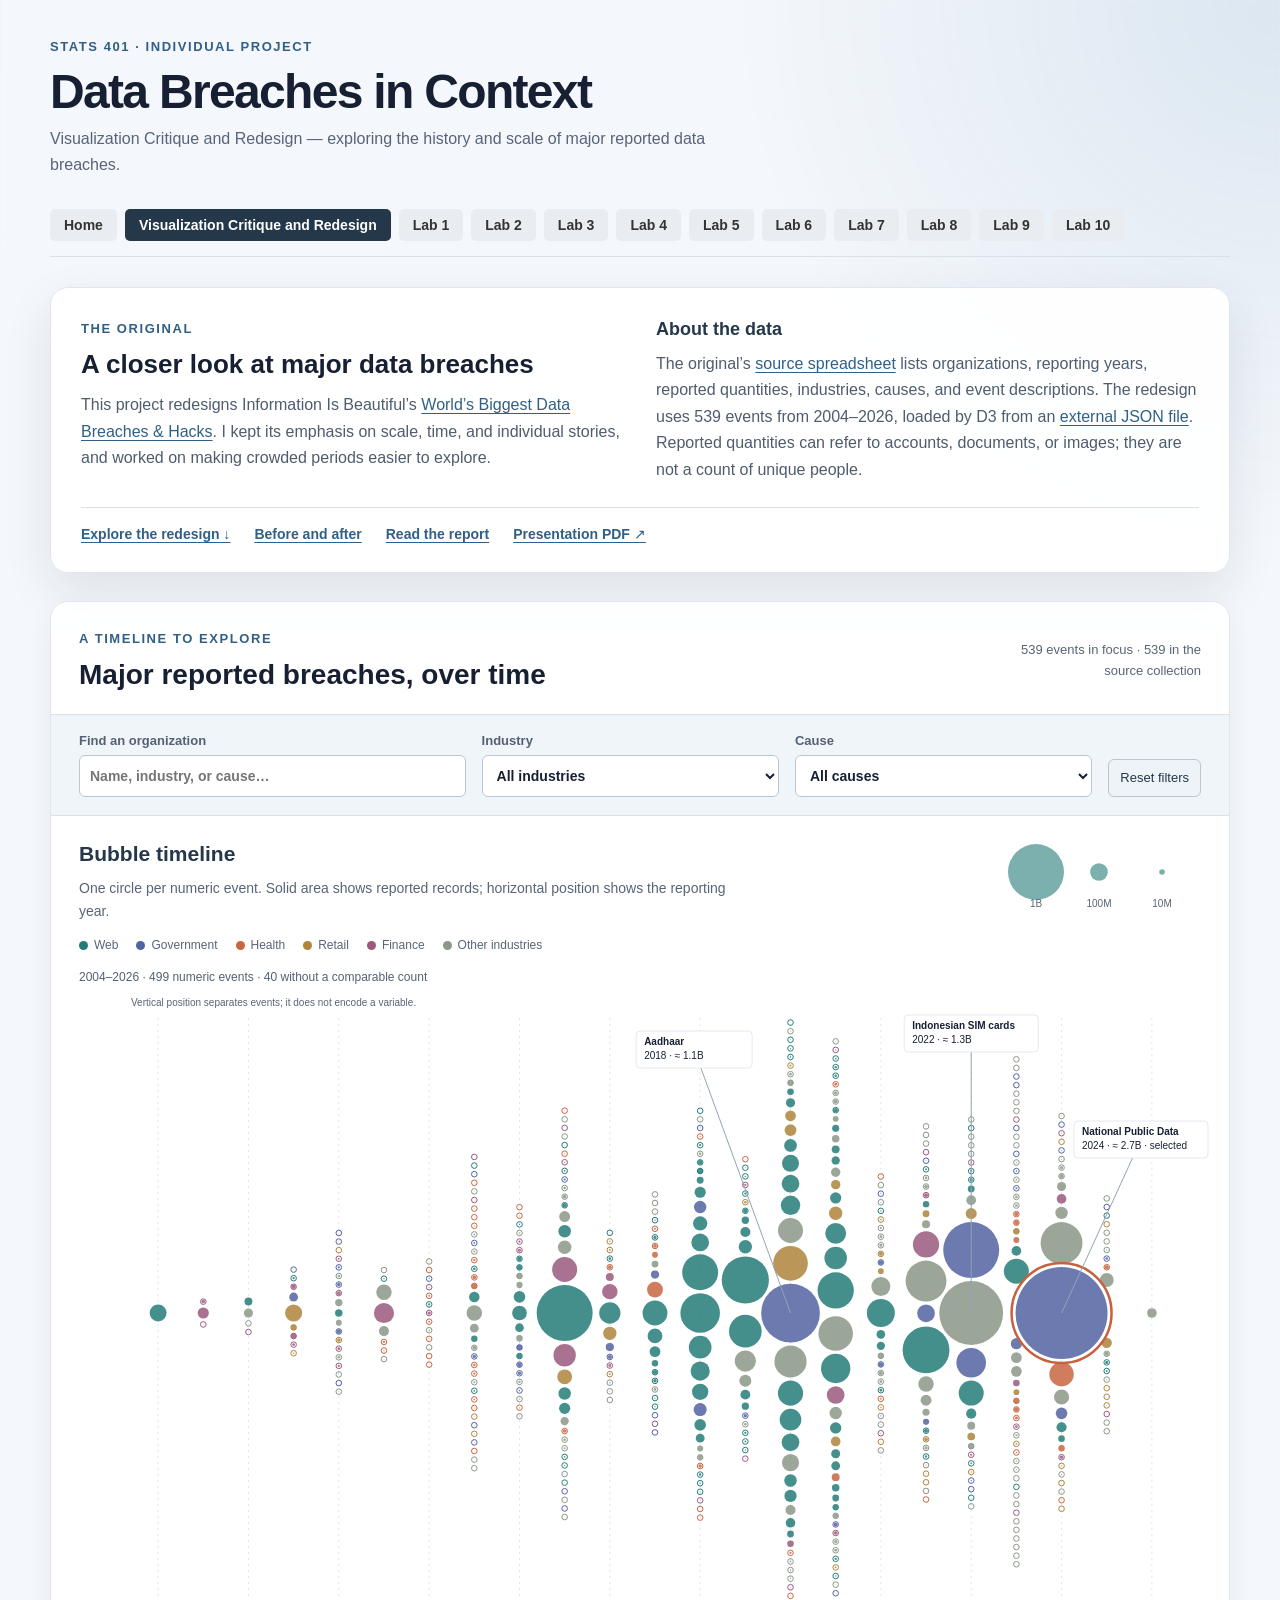
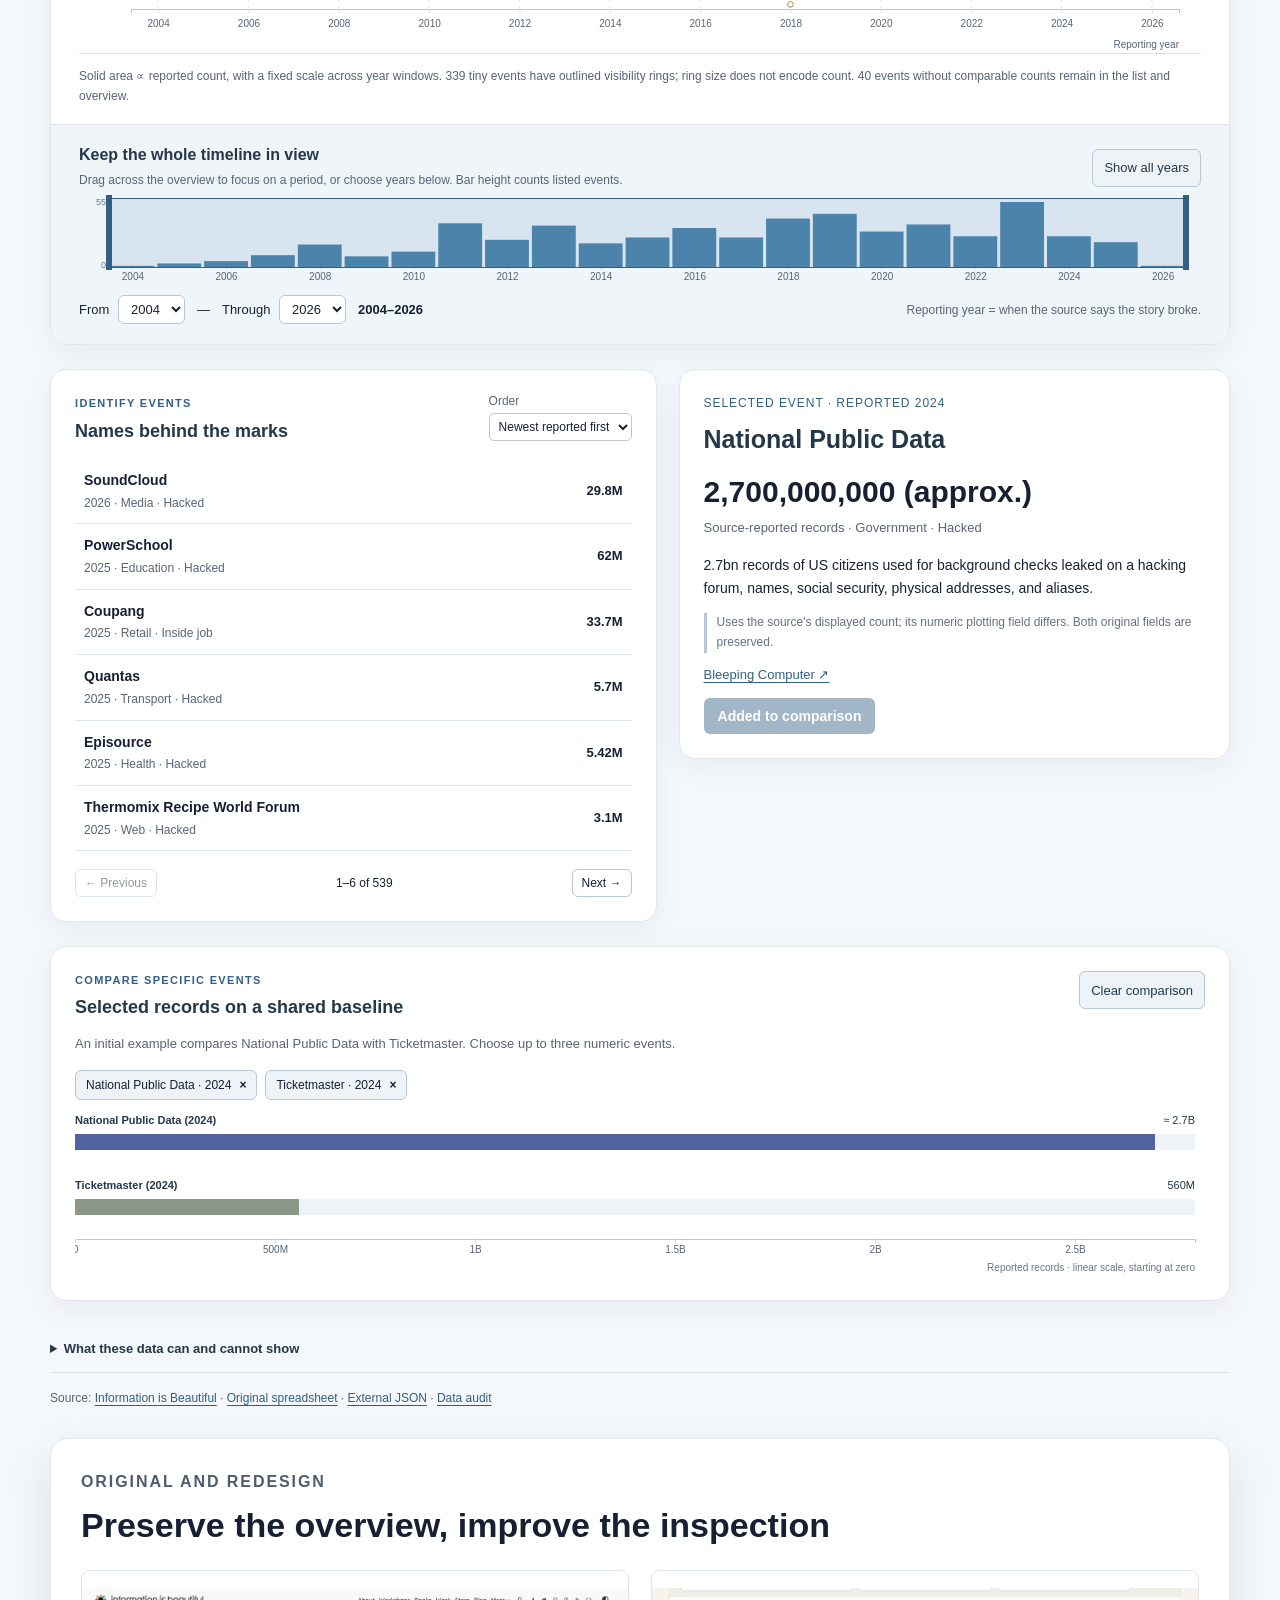
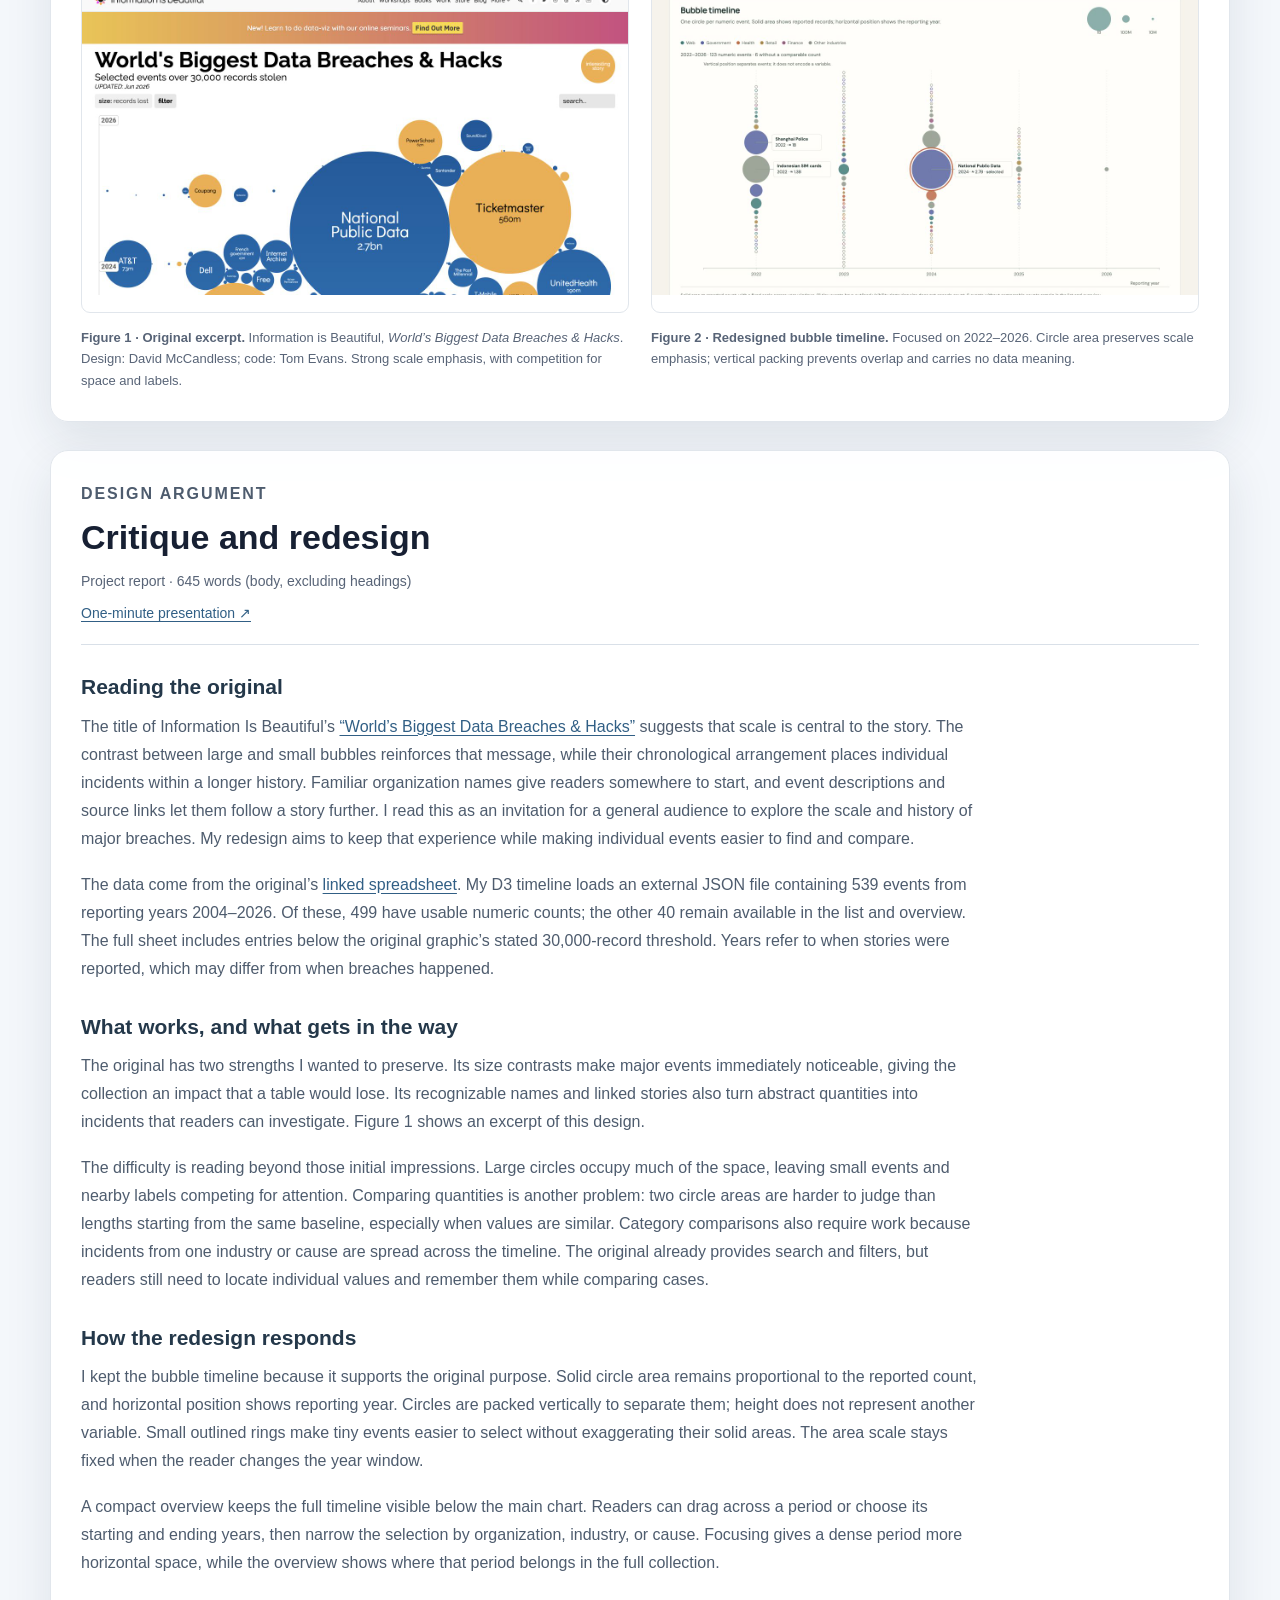
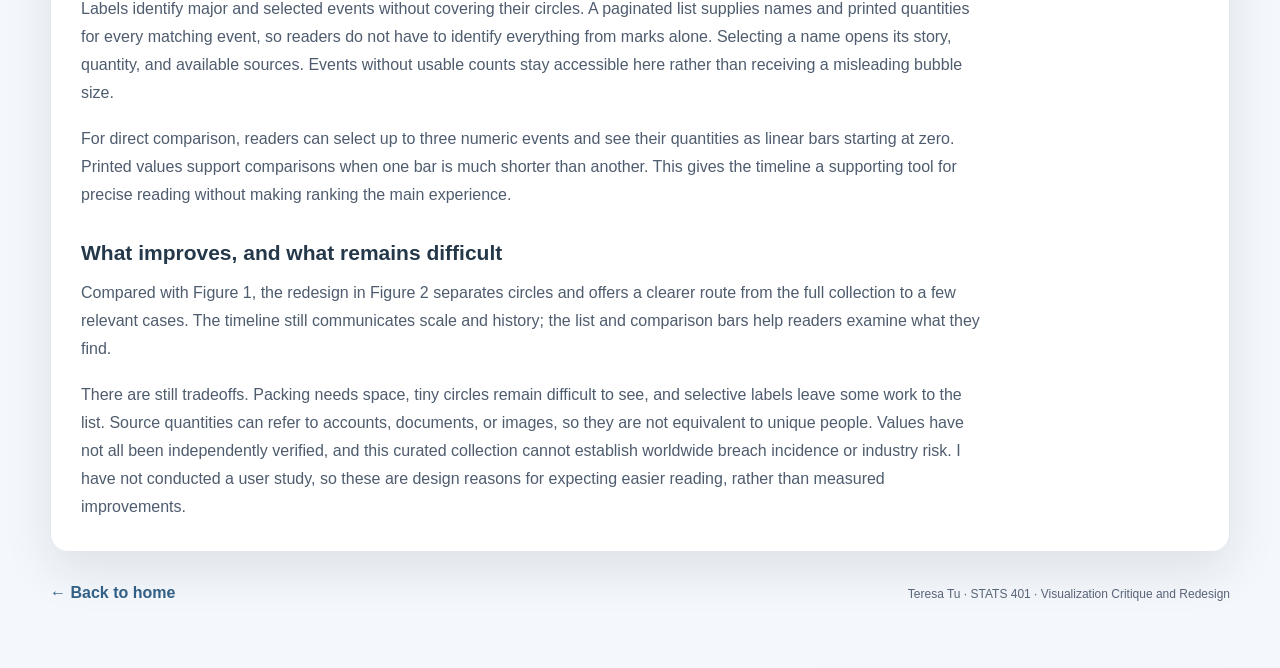
==== commit 9233b1d9: "Match the individual project to the course website style" ====
--- a/individual-project/index.html
+++ b/individual-project/index.html
@@ -4,26 +4,44 @@
   <meta charset="utf-8"><meta name="viewport" content="width=device-width,initial-scale=1">
   <meta name="description" content="A D3 redesign of the world's biggest data breaches: a proportional bubble timeline with year focus, event stories, and selected-event comparison.">
   <title>Data Breaches in Context · Visualization Critique and Redesign</title>
-  <link rel="stylesheet" href="project.css?v=20260927-report">
+  <link rel="stylesheet" href="../css/style.css?v=20260927-course">
+  <link rel="stylesheet" href="project.css?v=20260927-course">
   <script defer src="vendor/d3.v7.9.0.min.js"></script>
   <script defer src="chart-layouts.js?v=20260926-bubbles"></script>
-  <script defer src="visualization.js?v=20260927-report"></script>
+  <script defer src="visualization.js?v=20260927-course"></script>
 </head>
-<body>
+<body class="individual-project">
 <a class="skip-link" href="#explorer">Skip to the explorer</a>
-<header class="wrap site-header"><a class="wordmark" href="../"><span class="brand-mark">T.</span> TERESA TU <span>/ STATS 401</span></a><nav aria-label="Page"><a href="#explorer">Explore</a><a href="#critique">Design report</a><a href="assets/Teresa_Tu.pdf?v=20260926-bubbles">Presentation ↗</a></nav></header>
-<main>
-<section class="hero wrap"><p class="eyebrow">Visualization Critique and Redesign · Individual Project</p><h1>Data Breaches <em>in Context</em></h1><p>See the history. Find an event. Understand its scale.</p></section>
-<section id="project-overview" class="project-overview wrap" aria-labelledby="project-overview-title">
+<main class="page-shell lab2-page project-page">
+<header class="project-header">
+  <p class="eyebrow">STATS 401 · Individual Project</p>
+  <h1 class="lab-heading">Data Breaches in Context</h1>
+  <p class="lab-description">Visualization Critique and Redesign — exploring the history and scale of major reported data breaches.</p>
+</header>
+<nav class="lab-nav" aria-label="Course work">
+    <a href="../index.html">Home</a>
+    <a class="active" aria-current="page" href="./">Visualization Critique and Redesign</a>
+    <a href="../lab1/index.html">Lab 1</a>
+    <a href="../lab2/index.html">Lab 2</a>
+    <a href="../lab3/index.html">Lab 3</a>
+    <a href="../lab4/index.html">Lab 4</a>
+    <a href="../lab5/index.html">Lab 5</a>
+    <a href="../lab6/index.html">Lab 6</a>
+    <a href="../lab7/index.html">Lab 7</a>
+    <a href="../lab8/index.html">Lab 8</a>
+    <a href="../lab9/index.html">Lab 9</a>
+    <a href="../lab10/index.html">Lab 10</a>
+</nav>
+<section id="project-overview" class="design-card project-overview" aria-labelledby="project-overview-title">
   <div class="project-overview-grid">
     <div><p class="eyebrow">The original</p><h2 id="project-overview-title">A closer look at major data breaches</h2><p>This project redesigns Information Is Beautiful’s <a href="https://informationisbeautiful.net/visualizations/worlds-biggest-data-breaches-hacks/">World’s Biggest Data Breaches &amp; Hacks</a>. I kept its emphasis on scale, time, and individual stories, and worked on making crowded periods easier to explore.</p></div>
     <div><h3>About the data</h3><p>The original’s <a href="https://docs.google.com/spreadsheets/d/1i0oIJJMRG-7t1GT-mr4smaTTU7988yXVz8nPlwaJ8Xk/edit">source spreadsheet</a> lists organizations, reporting years, reported quantities, industries, causes, and event descriptions. The redesign uses 539 events from 2004–2026, loaded by D3 from an <a href="data/breaches.json">external JSON file</a>. Reported quantities can refer to accounts, documents, or images; they are not a count of unique people.</p></div>
   </div>
-  <nav class="project-jump-links" aria-label="Project contents"><a href="#explorer">Explore the redesign ↓</a><a href="#before-after">Before and after</a><a href="#critique">Read the report</a></nav>
+  <nav class="project-jump-links" aria-label="Project contents"><a href="#explorer">Explore the redesign ↓</a><a href="#before-after">Before and after</a><a href="#critique">Read the report</a><a href="assets/Teresa_Tu.pdf?v=20260926-bubbles">Presentation PDF ↗</a></nav>
 </section>
-<section id="explorer" class="wrap" aria-labelledby="explorer-title">
-  <div class="explorer-shell">
-    <div class="intro"><div><p class="eyebrow">A timeline to explore</p><h2 id="explorer-title">Major reported breaches, over time</h2></div><p id="result-count" class="result-count" aria-live="polite">Loading source data…</p></div>
+<section id="explorer" aria-labelledby="explorer-title">
+  <div class="visualization-card explorer-shell">
+    <div class="explorer-intro"><div><p class="eyebrow">A timeline to explore</p><h2 id="explorer-title">Major reported breaches, over time</h2></div><p id="result-count" class="result-count" aria-live="polite">Loading source data…</p></div>
     <div class="filter-toolbar" role="group" aria-label="Filter events"><label>Find an organization<input id="search" aria-label="Find an organization" type="search" placeholder="Name, industry, or cause…" autocomplete="off"></label><label>Industry<select id="sector-filter" aria-label="Industry"><option value="">All industries</option></select></label><label>Cause<select id="method-filter" aria-label="Cause"><option value="">All causes</option></select></label><button id="reset-button" class="quiet-button">Reset filters</button></div>
     <div class="plot-header"><div><h3 id="view-title">Bubble timeline</h3><p id="view-description"></p></div><div id="size-legend" aria-label="Bubble area key"></div></div>
     <div id="sector-legend" class="sector-legend" aria-label="Industry colors"></div>
@@ -42,8 +60,8 @@
   <p class="source-line">Source: <a href="https://informationisbeautiful.net/visualizations/worlds-biggest-data-breaches-hacks/">Information is Beautiful</a> · <a href="https://docs.google.com/spreadsheets/d/1i0oIJJMRG-7t1GT-mr4smaTTU7988yXVz8nPlwaJ8Xk/edit#gid=2">Original spreadsheet</a> · <a href="data/breaches.json">External JSON</a> · <a href="data/README.md">Data audit</a></p>
   <div id="live-status" class="sr-only" role="status" aria-live="polite"></div>
 </section>
-<section id="before-after" class="before-after wrap" aria-labelledby="before-after-title"><p class="eyebrow">Original and redesign</p><h2 id="before-after-title">Preserve the overview, improve the inspection</h2><div class="figure-grid"><figure><a href="https://informationisbeautiful.net/visualizations/worlds-biggest-data-breaches-hacks/"><img src="assets/original-chart.png" alt="Original visualization excerpt: differently sized circles arranged chronologically." loading="lazy"></a><figcaption><strong>Figure 1 · Original excerpt.</strong> Information is Beautiful, <cite>World’s Biggest Data Breaches &amp; Hacks</cite>. Design: David McCandless; code: Tom Evans. Strong scale emphasis, with competition for space and labels.</figcaption></figure><figure><a href="#explorer"><img src="assets/redesign-bubbles.png?v=20260926-bubbles" alt="Redesign: proportional bubble timeline with a focused year window and named annotations." loading="lazy"></a><figcaption><strong>Figure 2 · Redesigned bubble timeline.</strong> Focused on 2022–2026. Circle area preserves scale emphasis; vertical packing prevents overlap and carries no data meaning.</figcaption></figure></div></section>
-<section id="critique" class="report-section wrap" aria-labelledby="critique-heading"><div class="report-heading"><p class="eyebrow">Design argument</p><h2 id="critique-heading">Critique and redesign</h2><p id="report-word-count">Project report · 645 words (body, excluding headings)</p><a class="text-link" href="assets/Teresa_Tu.pdf?v=20260926-bubbles">One-minute presentation ↗</a></div><div id="report-slot" class="report-copy"><section class="report-part">
+<section id="before-after" class="design-card before-after" aria-labelledby="before-after-title"><p class="eyebrow">Original and redesign</p><h2 id="before-after-title">Preserve the overview, improve the inspection</h2><div class="figure-grid"><figure><a href="https://informationisbeautiful.net/visualizations/worlds-biggest-data-breaches-hacks/"><img src="assets/original-chart.png" alt="Original visualization excerpt: differently sized circles arranged chronologically." loading="lazy"></a><figcaption><strong>Figure 1 · Original excerpt.</strong> Information is Beautiful, <cite>World’s Biggest Data Breaches &amp; Hacks</cite>. Design: David McCandless; code: Tom Evans. Strong scale emphasis, with competition for space and labels.</figcaption></figure><figure><a href="#explorer"><img src="assets/redesign-bubbles.png?v=20260926-bubbles" alt="Redesign: proportional bubble timeline with a focused year window and named annotations." loading="lazy"></a><figcaption><strong>Figure 2 · Redesigned bubble timeline.</strong> Focused on 2022–2026. Circle area preserves scale emphasis; vertical packing prevents overlap and carries no data meaning.</figcaption></figure></div></section>
+<section id="critique" class="design-card report-section" aria-labelledby="critique-heading"><div class="report-heading"><p class="eyebrow">Design argument</p><h2 id="critique-heading">Critique and redesign</h2><p id="report-word-count">Project report · 645 words (body, excluding headings)</p><a class="text-link" href="assets/Teresa_Tu.pdf?v=20260926-bubbles">One-minute presentation ↗</a></div><div id="report-slot" class="report-copy"><section class="report-part">
     <h3>Reading the original</h3>
     <p>The title of Information Is Beautiful’s <a href="https://informationisbeautiful.net/visualizations/worlds-biggest-data-breaches-hacks/" target="_blank" rel="noopener noreferrer">“World’s Biggest Data Breaches &amp; Hacks”</a> suggests that scale is central to the story. The contrast between large and small bubbles reinforces that message, while their chronological arrangement places individual incidents within a longer history. Familiar organization names give readers somewhere to start, and event descriptions and source links let them follow a story further. I read this as an invitation for a general audience to explore the scale and history of major breaches. My redesign aims to keep that experience while making individual events easier to find and compare.</p>
     <p>The data come from the original’s <a href="https://docs.google.com/spreadsheets/d/1i0oIJJMRG-7t1GT-mr4smaTTU7988yXVz8nPlwaJ8Xk/edit" target="_blank" rel="noopener noreferrer">linked spreadsheet</a>. My D3 timeline loads an external JSON file containing 539 events from reporting years 2004–2026. Of these, 499 have usable numeric counts; the other 40 remain available in the list and overview. The full sheet includes entries below the original graphic’s stated 30,000-record threshold. Years refer to when stories were reported, which may differ from when breaches happened.</p>
@@ -68,5 +86,6 @@
     <p>Compared with Figure 1, the redesign in Figure 2 separates circles and offers a clearer route from the full collection to a few relevant cases. The timeline still communicates scale and history; the list and comparison bars help readers examine what they find.</p>
     <p>There are still tradeoffs. Packing needs space, tiny circles remain difficult to see, and selective labels leave some work to the list. Source quantities can refer to accounts, documents, or images, so they are not equivalent to unique people. Values have not all been independently verified, and this curated collection cannot establish worldwide breach incidence or industry risk. I have not conducted a user study, so these are design reasons for expecting easier reading, rather than measured improvements.</p>
   </section></div></section>
-</main><footer class="site-footer wrap"><p>Teresa Tu · STATS 401 · Visualization Critique and Redesign</p><a href="../">Back to course portfolio ↗</a></footer>
+<footer class="project-footer"><a class="back-link" href="../index.html">← Back to home</a><p>Teresa Tu · STATS 401 · Visualization Critique and Redesign</p></footer>
+</main>
 </body></html>
--- a/css/style.css
+++ b/css/style.css
@@ -0,0 +1,816 @@
+:root {
+    color: #172033;
+    background: #f4f7fb;
+    font-family: Arial, Helvetica, sans-serif;
+    font-synthesis: none;
+}
+
+* {
+    box-sizing: border-box;
+}
+
+body {
+    min-width: 320px;
+    margin: 0;
+    background:
+        radial-gradient(circle at top right, rgba(70, 130, 180, 0.14), transparent 34rem),
+        #f4f7fb;
+}
+
+.page-shell {
+    width: min(100% - 40px, 1000px);
+    margin: 0 auto;
+    padding: 56px 0 64px;
+}
+
+.site-header {
+    max-width: 760px;
+}
+
+.eyebrow,
+.card-label {
+    margin: 0 0 10px;
+    color: #315f85;
+    font-size: 13px;
+    font-weight: 700;
+    letter-spacing: 0.12em;
+    text-transform: uppercase;
+}
+
+h1,
+h2,
+p {
+    margin-top: 0;
+}
+
+h1 {
+    margin-bottom: 14px;
+    font-size: clamp(34px, 6vw, 58px);
+    line-height: 1.05;
+    letter-spacing: -0.035em;
+}
+
+h2 {
+    margin-bottom: 12px;
+    font-size: clamp(24px, 4vw, 34px);
+    line-height: 1.2;
+}
+
+p {
+    line-height: 1.65;
+}
+
+.intro {
+    color: #586477;
+    font-size: 18px;
+}
+
+.lab-nav {
+    display: flex;
+    flex-wrap: wrap;
+    gap: 8px;
+    margin: 30px 0;
+    padding-bottom: 15px;
+    border-bottom: 1px solid #d9e0e8;
+}
+
+.lab-nav a {
+    padding: 8px 14px;
+    border-radius: 5px;
+    color: #333;
+    background: #e9edf2;
+    font-size: 14px;
+    font-weight: 700;
+    text-decoration: none;
+    transition: background-color 160ms ease, color 160ms ease, transform 160ms ease;
+}
+
+.lab-nav a:hover,
+.lab-nav a:focus-visible,
+.lab-nav a.active {
+    color: white;
+    background: #24384a;
+}
+
+.lab-nav a:hover {
+    transform: translateY(-1px);
+}
+
+.lab-nav a:focus-visible,
+.primary-link:focus-visible,
+.back-link:focus-visible {
+    outline: 3px solid rgba(49, 95, 133, 0.35);
+    outline-offset: 3px;
+}
+
+.home-card,
+.chart-card,
+.placeholder-card {
+    padding: clamp(24px, 5vw, 42px);
+    border: 1px solid #e1e6ec;
+    border-radius: 16px;
+    background: rgba(255, 255, 255, 0.94);
+    box-shadow: 0 18px 48px rgba(32, 50, 71, 0.1);
+}
+
+.home-card p:not(.card-label),
+.placeholder-card p {
+    max-width: 650px;
+    color: #586477;
+}
+
+.primary-link {
+    display: inline-block;
+    margin-top: 8px;
+    padding: 12px 18px;
+    border-radius: 7px;
+    color: #fff;
+    background: #315f85;
+    font-weight: 700;
+    text-decoration: none;
+}
+
+.primary-link:hover {
+    background: #244b6d;
+}
+
+.lab-heading {
+    margin-bottom: 8px;
+}
+
+.lab-description {
+    max-width: 680px;
+    margin-bottom: 0;
+    color: #586477;
+}
+
+#chart {
+    width: 100%;
+    min-height: 430px;
+    margin-top: 28px;
+    overflow-x: auto;
+}
+
+#chart svg {
+    display: block;
+    width: 100%;
+    min-width: 680px;
+    height: auto;
+}
+
+.chart-baseline {
+    stroke: #aeb8c4;
+    stroke-width: 1;
+}
+
+.bar {
+    fill: steelblue;
+}
+
+.bar:hover {
+    fill: #315f85;
+}
+
+.score-label {
+    fill: #24384a;
+    font-size: 14px;
+    font-weight: 700;
+    text-anchor: middle;
+}
+
+.name-label {
+    fill: #586477;
+    font-size: 13px;
+    text-anchor: middle;
+}
+
+.error-message {
+    padding: 16px;
+    border-left: 4px solid #a43737;
+    color: #7d2929;
+    background: #fff0f0;
+}
+
+.back-link {
+    display: inline-block;
+    margin-top: 24px;
+    color: #315f85;
+    font-weight: 700;
+    text-decoration: none;
+}
+
+.back-link:hover {
+    text-decoration: underline;
+}
+
+.lab2-page {
+    width: min(100% - 40px, 1180px);
+}
+
+.visualization-card,
+.design-card {
+    margin-top: 28px;
+    padding: clamp(22px, 4vw, 38px);
+    border: 1px solid #e1e6ec;
+    border-radius: 18px;
+    background: rgba(255, 255, 255, 0.96);
+    box-shadow: 0 18px 48px rgba(32, 50, 71, 0.1);
+}
+
+.visualization-heading {
+    display: grid;
+    grid-template-columns: minmax(260px, 1fr) minmax(280px, 0.8fr);
+    gap: 36px;
+    align-items: end;
+}
+
+.visualization-heading h2 {
+    margin-bottom: 0;
+}
+
+.visualization-heading > p {
+    margin-bottom: 2px;
+    color: #647083;
+    font-size: 15px;
+}
+
+.chart-frame {
+    width: 100%;
+    margin-top: 28px;
+    overflow-x: auto;
+    border: 1px solid #e7ebf0;
+    border-radius: 14px;
+    background: #f9fbfd;
+}
+
+.chart-frame svg {
+    display: block;
+    width: 100%;
+    min-width: 760px;
+    height: auto;
+}
+
+.region-panel {
+    fill: #ffffff;
+    stroke: #dfe5ec;
+    stroke-width: 1.5;
+}
+
+.region-label {
+    font-size: 17px;
+    font-weight: 700;
+    letter-spacing: 0.08em;
+    text-transform: uppercase;
+}
+
+.city-bubble,
+.city-point {
+    cursor: pointer;
+    outline: none;
+}
+
+.bubble-shadow {
+    fill: rgba(35, 54, 74, 0.12);
+}
+
+.bubble-mark {
+    transition: filter 160ms ease, opacity 160ms ease;
+}
+
+.city-bubble:hover .bubble-mark,
+.city-bubble:focus .bubble-mark {
+    filter: brightness(1.06) saturate(1.15);
+}
+
+.bubble-city-name,
+.bubble-population {
+    fill: #172033;
+    text-anchor: middle;
+    pointer-events: none;
+}
+
+.bubble-city-name {
+    font-size: 12px;
+    font-weight: 700;
+}
+
+.bubble-population {
+    fill: #3e4c5d;
+    font-size: 10px;
+}
+
+.legend-title {
+    fill: #273649;
+    font-size: 13px;
+    font-weight: 700;
+}
+
+.legend-value {
+    fill: #5b6878;
+    font-size: 12px;
+}
+
+.grid-lines line {
+    stroke: #dfe5ec;
+    stroke-dasharray: 3 5;
+}
+
+.grid-lines path {
+    display: none;
+}
+
+.chart-axis path,
+.chart-axis line {
+    stroke: #9eabb9;
+}
+
+.chart-axis text {
+    fill: #536173;
+    font-size: 12px;
+}
+
+.axis-title {
+    fill: #273649;
+    font-size: 14px;
+    font-weight: 700;
+    text-anchor: middle;
+}
+
+.city-point circle {
+    stroke: #ffffff;
+    stroke-width: 2;
+    opacity: 0.88;
+    transition: opacity 160ms ease, stroke-width 160ms ease;
+}
+
+.city-point:hover circle,
+.city-point:focus circle {
+    opacity: 1;
+    stroke: #172033;
+    stroke-width: 3;
+}
+
+.point-label {
+    fill: #3d4a5a;
+    font-size: 11px;
+    font-weight: 700;
+    pointer-events: none;
+}
+
+.design-card p:last-child {
+    max-width: 880px;
+    margin-bottom: 0;
+    color: #4e5c6e;
+    font-size: 16px;
+}
+
+.dataset-summary {
+    display: grid;
+    grid-template-columns: repeat(3, 1fr);
+    gap: 12px;
+    margin-top: 28px;
+}
+
+.dataset-summary div {
+    display: grid;
+    gap: 5px;
+    padding: 18px;
+    border: 1px solid #e1e6ec;
+    border-radius: 12px;
+    background: #f9fbfd;
+}
+
+.dataset-summary strong {
+    color: #24384a;
+    font-size: 26px;
+}
+
+.dataset-summary span,
+.table-controls label,
+.table-status,
+.table-pagination {
+    color: #586477;
+    font-size: 13px;
+}
+
+.table-controls {
+    display: grid;
+    grid-template-columns: auto minmax(220px, 1fr) auto 170px;
+    gap: 10px;
+    align-items: center;
+    margin-top: 26px;
+}
+
+.table-controls label {
+    font-weight: 700;
+}
+
+.table-controls input,
+.table-controls select {
+    min-width: 0;
+    padding: 10px 12px;
+    border: 1px solid #cbd4de;
+    border-radius: 7px;
+    color: #172033;
+    background: #fff;
+    font: inherit;
+}
+
+.table-controls input:focus,
+.table-controls select:focus {
+    outline: 3px solid rgba(49, 95, 133, 0.2);
+    border-color: #315f85;
+}
+
+.table-status {
+    margin: 18px 0 0;
+}
+
+.table-frame {
+    max-height: 680px;
+    overflow: auto;
+}
+
+#lpl-table {
+    width: 100%;
+    border-collapse: collapse;
+    white-space: nowrap;
+    font-size: 13px;
+}
+
+#lpl-table th {
+    position: sticky;
+    top: 0;
+    z-index: 2;
+    padding: 0;
+    background: #24384a;
+}
+
+#lpl-table th button {
+    width: 100%;
+    min-height: 44px;
+    padding: 10px 12px;
+    border: 0;
+    color: #fff;
+    background: transparent;
+    font: inherit;
+    font-weight: 700;
+    text-align: left;
+    cursor: pointer;
+}
+
+#lpl-table th button:hover,
+#lpl-table th button:focus-visible {
+    background: #315f85;
+    outline: none;
+}
+
+#lpl-table td {
+    padding: 10px 12px;
+    border-right: 1px solid #e7ebf0;
+    border-bottom: 1px solid #e7ebf0;
+}
+
+#lpl-table .numeric-cell {
+    font-variant-numeric: tabular-nums;
+    text-align: right;
+}
+
+#lpl-table tbody tr:nth-child(even) {
+    background: #f5f8fb;
+}
+
+#lpl-table tbody tr:hover {
+    background: #eaf1f7;
+}
+
+#lpl-table tr.win-row td:first-child {
+    box-shadow: inset 4px 0 #315f85;
+}
+
+#lpl-table tr.loss-row td:first-child {
+    box-shadow: inset 4px 0 #aeb8c4;
+}
+
+.table-pagination {
+    display: grid;
+    grid-template-columns: 1fr auto 1fr;
+    gap: 16px;
+    align-items: center;
+    margin-top: 16px;
+}
+
+.table-pagination button {
+    justify-self: start;
+    padding: 9px 13px;
+    border: 0;
+    border-radius: 6px;
+    color: #fff;
+    background: #315f85;
+    font-weight: 700;
+    cursor: pointer;
+}
+
+.table-pagination button:last-child {
+    justify-self: end;
+}
+
+.table-pagination button:hover:not(:disabled) {
+    background: #244b6d;
+}
+
+.table-pagination button:disabled {
+    opacity: 0.4;
+    cursor: not-allowed;
+}
+
+.tooltip {
+    position: absolute;
+    z-index: 20;
+    display: grid;
+    gap: 3px;
+    min-width: 190px;
+    padding: 12px 14px;
+    border: 1px solid rgba(23, 32, 51, 0.15);
+    border-radius: 9px;
+    color: #354255;
+    background: rgba(255, 255, 255, 0.98);
+    box-shadow: 0 12px 30px rgba(23, 32, 51, 0.18);
+    font-size: 13px;
+    line-height: 1.45;
+    pointer-events: none;
+    opacity: 0;
+    transform: translateY(5px);
+    transition: opacity 120ms ease, transform 120ms ease;
+}
+
+.tooltip strong {
+    margin-bottom: 3px;
+    color: #172033;
+    font-size: 15px;
+}
+
+.tooltip.visible {
+    opacity: 1;
+    transform: translateY(0);
+}
+
+/* Lab 4: FPL sentiment analysis */
+.lab4-page .visualization-card,
+.lab4-page .design-card {
+    overflow: hidden;
+}
+
+.lab4-controls,
+.term-controls {
+    display: flex;
+    flex-wrap: wrap;
+    gap: 18px 28px;
+    align-items: flex-end;
+    justify-content: space-between;
+    margin-top: 28px;
+}
+
+.lab4-controls > div,
+.term-controls {
+    align-items: flex-start;
+}
+
+.control-label {
+    display: block;
+    margin-bottom: 8px;
+    color: #586477;
+    font-size: 13px;
+    font-weight: 700;
+}
+
+.segmented-control {
+    display: inline-flex;
+    flex-wrap: wrap;
+    gap: 5px;
+    padding: 4px;
+    border: 1px solid #d8e0e8;
+    border-radius: 9px;
+    background: #eef3f7;
+}
+
+.segmented-control button {
+    padding: 8px 13px;
+    border: 0;
+    border-radius: 6px;
+    color: #4f5d6e;
+    background: transparent;
+    font: inherit;
+    font-size: 13px;
+    font-weight: 700;
+    cursor: pointer;
+}
+
+.segmented-control button:hover,
+.segmented-control button:focus-visible {
+    color: #24384a;
+    background: #ffffff;
+    outline: none;
+}
+
+.segmented-control button:focus-visible {
+    box-shadow: 0 0 0 3px rgba(49, 95, 133, 0.22);
+}
+
+.segmented-control button.active {
+    color: #ffffff;
+    background: #24384a;
+    box-shadow: 0 2px 8px rgba(36, 56, 74, 0.2);
+}
+
+.chart-status {
+    margin: 0 0 7px;
+    color: #586477;
+    font-size: 13px;
+    font-weight: 700;
+}
+
+.lab4-chart-frame {
+    position: relative;
+    min-height: 360px;
+    background:
+        linear-gradient(rgba(255, 255, 255, 0.72), rgba(255, 255, 255, 0.72)),
+        #f9fbfd;
+}
+
+.sentiment-layer rect {
+    cursor: pointer;
+    opacity: 0.92;
+    outline: none;
+    transition: opacity 140ms ease, filter 140ms ease;
+}
+
+.sentiment-layer rect.highlighted,
+.sentiment-layer rect:focus {
+    opacity: 1;
+    filter: brightness(1.08) saturate(1.1);
+    stroke: #172033;
+    stroke-width: 2;
+}
+
+.segment-label {
+    font-size: 14px;
+    font-weight: 700;
+    text-anchor: middle;
+    pointer-events: none;
+}
+
+.engagement-axis text,
+.term-axis text {
+    fill: #24384a;
+    font-size: 14px;
+    font-weight: 700;
+}
+
+.sentiment-legend {
+    display: flex;
+    flex-wrap: wrap;
+    gap: 14px 24px;
+    align-items: center;
+    margin-top: 18px;
+    color: #536173;
+    font-size: 13px;
+    font-weight: 700;
+}
+
+.sentiment-legend span {
+    display: inline-flex;
+    gap: 8px;
+    align-items: center;
+}
+
+.legend-swatch {
+    width: 12px;
+    height: 12px;
+    border-radius: 3px;
+}
+
+.legend-swatch.negative {
+    background: #a65a5a;
+}
+
+.legend-swatch.neutral {
+    background: #9aa8b6;
+}
+
+.legend-swatch.positive {
+    background: #315f85;
+}
+
+.chart-note,
+.repro-note {
+    margin: 12px 0 0;
+    color: #687486;
+    font-size: 13px;
+}
+
+.term-controls {
+    justify-content: flex-start;
+}
+
+.term-bar {
+    opacity: 0.9;
+}
+
+.term-value {
+    fill: #536173;
+    font-size: 12px;
+    font-weight: 700;
+}
+
+.analysis-card {
+    border-left: 5px solid #315f85;
+}
+
+.analysis-card p:last-child {
+    max-width: 970px;
+}
+
+.method-grid {
+    display: grid;
+    grid-template-columns: repeat(3, 1fr);
+    gap: 16px;
+}
+
+.method-grid article {
+    padding: 19px;
+    border: 1px solid #e1e6ec;
+    border-radius: 12px;
+    background: #f9fbfd;
+}
+
+.method-grid h3 {
+    margin: 0 0 9px;
+    color: #24384a;
+    font-size: 16px;
+}
+
+.method-grid p {
+    margin: 0;
+    color: #586477;
+    font-size: 14px;
+}
+
+.method-grid a,
+.design-card a {
+    color: #315f85;
+}
+
+.repro-note code {
+    padding: 2px 5px;
+    border-radius: 4px;
+    color: #24384a;
+    background: #edf2f6;
+}
+
+@media (max-width: 600px) {
+    .page-shell {
+        width: min(100% - 24px, 1000px);
+        padding-top: 32px;
+    }
+
+    .lab-nav {
+        gap: 6px;
+    }
+
+    .lab-nav a {
+        padding: 8px 11px;
+    }
+
+    .lab2-page {
+        width: min(100% - 24px, 1180px);
+    }
+
+    .visualization-heading {
+        grid-template-columns: 1fr;
+        gap: 8px;
+    }
+
+    .dataset-summary {
+        grid-template-columns: 1fr;
+    }
+
+    .table-controls {
+        grid-template-columns: 1fr;
+    }
+
+    .method-grid {
+        grid-template-columns: 1fr;
+    }
+
+    .lab4-controls {
+        align-items: flex-start;
+        flex-direction: column;
+    }
+}
+
+/* Individual project entry on the course homepage. */
+.lab-nav .project-nav-link { color: #fff; background: #24384a; }
+.project-section { margin-bottom: 24px; scroll-margin-top: 24px; }
+.project-links { display: flex; flex-wrap: wrap; gap: 10px 24px; list-style: none; margin: 24px 0 0; padding: 18px 0 0; border-top: 1px solid #e1e6ec; }
+.project-links a { color: #315f85; font-size: 14px; text-underline-offset: 3px; }
--- a/individual-project/project.css
+++ b/individual-project/project.css
@@ -1,8 +1,193 @@
-@import url('https://fonts.googleapis.com/css2?family=DM+Sans:wght@400;500;600;700&family=Manrope:wght@500;600;700;800&display=swap');
-:root{--paper:#f6f3eb;--ink:#17332f;--muted:#65756f;--line:#d7dfd4;--teal:#197b77;--orange:#c6603d;--white:#fffef9;--sans:'DM Sans',Arial,sans-serif;--display:'Manrope',Arial,sans-serif}*{box-sizing:border-box}body{margin:0;color:var(--ink);background:var(--paper);font:14px/1.6 var(--sans)}button,input,select{font:inherit;color:inherit}button,summary,select{cursor:pointer}button:disabled{opacity:.42;cursor:default}a{color:inherit;text-underline-offset:3px}button:focus-visible,a:focus-visible,input:focus-visible,select:focus-visible,summary:focus-visible{outline:3px solid var(--orange);outline-offset:3px}h1,h2,h3,p,figure{margin:0}h1,h2,h3{font-family:var(--display);line-height:1.2}button{background:var(--white);border:1px solid var(--line);border-radius:4px}svg{display:block;font-family:var(--sans)}.wrap{max-width:1320px;margin:auto;padding-left:40px;padding-right:40px}.site-header{height:72px;display:flex;align-items:center;justify-content:space-between;border-bottom:1px solid var(--line)}.wordmark{display:flex;gap:10px;align-items:center;text-decoration:none;font-size:10px;font-weight:700;letter-spacing:1.1px}.brand-mark{background:var(--ink);color:var(--paper);width:30px;height:30px;border-radius:50%;font:20px/30px Georgia;text-align:center}.wordmark>span:last-child{color:var(--muted)}.site-header nav{display:flex;gap:25px;font-size:11px;font-weight:600}.site-header nav a{text-decoration:none}.hero{padding-top:26px;padding-bottom:27px}.eyebrow{text-transform:uppercase;font-size:9px;font-weight:700;letter-spacing:1.6px;color:var(--teal);margin-bottom:9px}h1{font-size:43px;letter-spacing:-1.8px}h1 em{font-family:Georgia,serif;font-weight:400;color:var(--teal)}.hero>p:last-child{color:var(--muted);margin-top:9px;font-size:13px}h2{font-size:25px;letter-spacing:-.65px}h3{font-size:17px;letter-spacing:-.3px}.explorer-shell{border:1px solid var(--line);border-radius:10px;overflow:hidden;background:var(--white)}.intro{display:flex;justify-content:space-between;align-items:center;gap:20px;padding:22px 26px 18px}.result-count{font-size:11px;color:var(--muted);text-align:right;max-width:180px}.filter-toolbar{display:grid;grid-template-columns:1.3fr 1fr 1fr auto;gap:16px;align-items:end;background:#edf0e7;padding:13px 26px;border-top:1px solid var(--line);border-bottom:1px solid var(--line)}.filter-toolbar label{font-size:10px;font-weight:600;min-width:0}.filter-toolbar input,.filter-toolbar select{display:block;width:100%;margin-top:5px;background:var(--white);height:35px;padding:6px 9px;border:1px solid #b9c9bd;border-radius:4px;font-size:12px;min-width:0}.quiet-button{font-size:11px;background:transparent;border:0;padding:8px;white-space:nowrap}.plot-header{display:flex;justify-content:space-between;gap:20px;padding:20px 26px 7px;align-items:start}.plot-header h3{font-size:19px}.plot-header p{font-size:12px;color:var(--muted);margin-top:6px;max-width:650px}.sector-legend{padding:5px 26px;display:flex;gap:13px;flex-wrap:wrap;font-size:10px;color:var(--muted)}.legend-item{display:flex;gap:5px;align-items:center}.legend-dot{width:8px;height:8px;border-radius:50%}.focus-summary{font-size:11px;margin:6px 26px 3px;color:#50665b}.plot-scroll{overflow-x:auto;scrollbar-width:thin}.mobile-hint{display:none}.plot-scroll #chart-stage{position:relative;min-width:900px;margin:0 16px}#main-chart{width:100%;height:auto}.axis text{font-size:10px;fill:#607366}.axis .domain{stroke:#b3c1b3}.axis line{stroke:#c5d1c2}.grid line{stroke:#e0e6da;stroke-dasharray:2 4}.plot-label{font-size:10px;fill:#637566}.event-mark{cursor:pointer}.event-mark:focus{outline:none}.event-mark:focus-visible{stroke:#162f2d;stroke-width:3}.selection-ring{fill:none;stroke:var(--orange);stroke-width:2.5;pointer-events:none}.annotation text{font-size:10px;fill:var(--ink)}.annotation .label-name{font-weight:700}.annotation line{stroke:#8b9e8e;stroke-width:1}.annotation rect{fill:#fffef9;fill-opacity:.94;stroke:#d6e0d3;stroke-width:.7}.chart-tooltip{position:absolute;z-index:3;max-width:260px;padding:9px 12px;background:#17332f;color:white;border-radius:5px;font-size:11px;pointer-events:none;box-shadow:0 4px 12px #17332f25}.chart-tooltip strong{font-size:12px}.chart-tooltip[hidden]{display:none}#empty-state{position:absolute;top:46%;width:100%;text-align:center;font-size:14px;color:var(--muted)}[hidden]{display:none!important}.encoding-note{font-size:10px;color:var(--muted);margin:0 26px;padding:11px 0 15px;border-top:1px solid var(--line)}.context-panel{padding:17px 26px 16px;background:#f0f3e9;border-top:1px solid var(--line)}.context-heading{display:flex;justify-content:space-between;align-items:center;gap:20px}.context-heading h3{font-size:13px}.context-heading p{font-size:10px;color:var(--muted);margin-top:3px}.overview-scroll{overflow-x:auto}#overview-chart{width:100%;min-width:500px;height:105px}.overview-bar{fill:#95b0a0}.overview-bar.is-focused{fill:#357d6a}.brush .selection{fill:#62a390;fill-opacity:.18;stroke:#397d69;stroke-width:1}.brush .handle{fill:#397d69}.year-controls{display:flex;align-items:center;gap:12px;font-size:11px;flex-wrap:wrap}.year-controls select{margin-left:5px;border:1px solid #b7c9b8;border-radius:4px;padding:3px 7px;background:var(--white);font-size:11px}.year-controls>span:last-child{margin-left:auto;font-size:10px;color:var(--muted)}.inspection-grid{display:grid;grid-template-columns:1.1fr 1fr;gap:22px;margin-top:24px;align-items:start}.event-list-panel,.event-detail,.comparison-panel{background:var(--white);border:1px solid var(--line);border-radius:8px;padding:22px}.section-inline{display:flex;justify-content:space-between;align-items:start;gap:16px;margin-bottom:14px}.section-inline .eyebrow{margin-bottom:6px}.section-inline h3{font-size:17px}.list-sort{font-size:9px;color:var(--muted)}.list-sort select{display:block;margin-top:3px;background:var(--white);border:1px solid var(--line);border-radius:3px;font-size:10px;padding:4px 6px;max-width:165px}.event-list-row{display:flex;justify-content:space-between;gap:15px;align-items:center;text-align:left;width:100%;padding:9px 8px;border:0;border-bottom:1px solid #e2e8df;border-radius:0;background:transparent;line-height:1.35}.event-list-row strong{font-size:12px;display:block}.event-list-row small{font-size:10px;color:var(--muted);display:block;margin-top:4px}.event-list-row>span:last-child{text-align:right;font-size:11px;font-weight:700;flex-shrink:0}.event-list-row:hover,.event-list-row[aria-pressed=true]{background:#ebf3e8}.pagination{display:flex;justify-content:space-between;gap:10px;align-items:center;margin-top:16px;font-size:10px}.pagination button{font-size:10px;padding:5px 8px}.text-button{background:none;border:0;text-decoration:underline;font-size:10px;padding:6px 0}.detail-kicker{font-size:9px;letter-spacing:1.2px;color:var(--teal);margin-bottom:9px;text-transform:uppercase}.event-detail h3{font-size:23px}.detail-count{font-family:var(--display);font-size:29px;font-weight:700;margin-top:14px;line-height:1.3}.detail-meta{font-size:11px;color:var(--muted);margin-top:5px}.detail-story{font-size:12px;line-height:1.7;margin-top:14px}.detail-caveat{font-size:10px;color:#865438;border-left:2px solid #bc8869;padding-left:10px;margin-top:12px}.detail-sources{font-size:11px;margin-top:12px}.detail-sources a{display:inline-block;margin-right:12px;color:var(--teal)}.add-comparison{font-size:12px;font-weight:600;background:#1b675b;color:white;border:0;padding:8px 12px;margin-top:15px}.detail-visibility{font-size:10px;color:#85633d;margin-top:8px}.comparison-panel{margin-top:22px}#compare-help{font-size:11px;color:var(--muted);margin-top:-3px}.comparison-chips{display:flex;flex-wrap:wrap;gap:8px;margin-top:14px}.comparison-chips button{font-size:10px;border:1px solid #bccfbd;padding:5px 9px;background:#edf4e9}.comparison-chips button span{font-weight:700;margin-left:8px}#comparison-chart{width:100%;height:auto}#compare-empty{font-size:12px;color:var(--muted);padding:20px 0}.data-notes{font-size:11px;border-bottom:1px solid var(--line);margin-top:22px;padding:13px 0}.data-notes summary{font-weight:700}.data-notes p{margin-top:10px;color:var(--muted);max-width:1000px}.source-line{font-size:10px;line-height:1.9;color:var(--muted);margin-top:12px}.source-line a{color:#426b57}.before-after{padding-top:54px}.figure-grid{display:grid;grid-template-columns:repeat(2,1fr);gap:19px;margin-top:22px}.figure-grid img{width:100%;aspect-ratio:1.6;object-fit:contain;background:var(--white);border:1px solid var(--line);border-radius:4px}.figure-grid figcaption{font-size:10px;color:var(--muted);line-height:1.7;margin-top:9px}.report-section{display:grid;grid-template-columns:1fr 1.9fr;gap:65px;padding-top:58px;padding-bottom:45px}.report-heading h2{font-size:29px}.report-heading>p:not(.eyebrow){font-size:11px;color:var(--muted);margin-top:15px}.text-link{display:inline-block;font-size:12px;margin-top:15px}.report-copy{font-size:14px;line-height:1.85}.report-copy h3{font-size:17px;margin-bottom:12px}.report-copy p+p{margin-top:17px}.report-part+.report-part{margin-top:28px}.report-copy a{color:var(--teal)}.site-footer{display:flex;justify-content:space-between;border-top:1px solid var(--ink);padding-top:19px;padding-bottom:26px;font-size:10px;color:var(--muted)}.skip-link{position:fixed;left:10px;top:-100px;z-index:10;background:var(--ink);color:white;padding:10px}.skip-link:focus{top:10px}.sr-only{position:absolute;width:1px;height:1px;margin:-1px;overflow:hidden;clip:rect(0,0,0,0);white-space:nowrap}
-@media(max-width:950px){.wrap{padding-left:24px;padding-right:24px}.inspection-grid{grid-template-columns:1fr 1fr;gap:15px}.event-list-panel,.event-detail{padding:17px}.plot-scroll #chart-stage{min-width:900px}.mobile-hint{display:block;font-size:10px;color:var(--muted);padding:5px 26px}.filter-toolbar{grid-template-columns:1.2fr 1fr 1fr auto;gap:10px}.figure-grid{grid-template-columns:1fr 1fr}.report-section{gap:35px}.section-inline{gap:10px}.list-sort select{max-width:135px}}
-@media(max-width:650px){.wrap{padding-left:16px;padding-right:16px}.site-header{height:62px}.site-header nav{gap:14px;font-size:10px}.site-header nav a:first-child,.wordmark>span:last-child{display:none}.wordmark{font-size:9px}h1{font-size:32px;letter-spacing:-1.4px}.hero{padding-top:22px;padding-bottom:22px}.hero>.eyebrow{font-size:8px}.hero>p:last-child{font-size:11px}.intro{padding:17px;display:block}.intro h2{font-size:22px}.result-count{text-align:left;max-width:none;margin-top:10px}.filter-toolbar{padding:13px 17px;grid-template-columns:1fr 1fr;gap:11px}.filter-toolbar label{font-size:9px}.filter-toolbar input,.filter-toolbar select{font-size:11px}.filter-toolbar>.quiet-button{text-align:right}.plot-header{padding:17px 17px 6px;display:block}.plot-header h3{font-size:18px}.plot-header p{font-size:11px}.sector-legend{padding-left:17px;padding-right:17px;font-size:9px;gap:6px 12px}#size-legend{margin-top:6px}.focus-summary{margin-left:17px;margin-right:17px;font-size:10px}.mobile-hint{padding-left:17px;padding-right:17px;font-size:9px}.encoding-note{margin:0 17px;font-size:9px}.context-panel{padding:15px 17px}.context-heading h3{font-size:12px}.context-heading p{font-size:9px}.context-heading .quiet-button{font-size:10px}.year-controls{gap:7px;font-size:10px}.year-controls>span:last-child{margin-left:0;font-size:9px;width:100%}.inspection-grid{grid-template-columns:1fr}.section-inline h3{font-size:16px}.event-detail{padding:20px}.event-detail h3{font-size:22px}.detail-count{font-size:27px}.comparison-panel{padding:17px}.figure-grid{grid-template-columns:1fr}.before-after{padding-top:36px}.before-after h2{font-size:24px}.report-section{grid-template-columns:1fr;gap:25px;padding-top:38px}.report-heading h2{font-size:27px}.report-heading h2 br{display:none}.report-copy{font-size:13px}.site-footer{font-size:9px;gap:15px}.site-footer a{max-width:95px;text-align:right}}
-@media(prefers-reduced-motion:reduce){*,*::before,*::after{transition:none!important;animation:none!important}}
-@media print{.filter-toolbar,.year-controls,.pagination,.skip-link{display:none}.wrap{padding:15px 0}.plot-scroll{overflow:visible}.inspection-grid{grid-template-columns:1fr 1fr}.report-section{display:block}.report-heading{margin-bottom:20px}}
-
-.project-overview{padding-bottom:28px}.project-overview-grid{display:grid;grid-template-columns:1fr 1fr;gap:40px;border-top:1px solid var(--line);padding-top:22px}.project-overview h2{font-size:21px}.project-overview h3{font-size:15px;margin-top:3px}.project-overview p:not(.eyebrow){font-size:12px;line-height:1.8;color:var(--muted);margin-top:10px;max-width:580px}.project-overview a{color:var(--teal)}.project-jump-links{display:flex;flex-wrap:wrap;gap:12px 25px;margin-top:19px;font-size:11px;font-weight:600}@media(max-width:650px){.project-overview-grid{grid-template-columns:1fr;gap:20px}.project-overview h2{font-size:20px}.project-jump-links{gap:10px 18px}}
+/* Shared course styles come from ../css/style.css. These rules style the explorer. */
+.individual-project {
+    --ink: #172033;
+    --muted: #586477;
+    --line: #d9e0e8;
+    --blue: #315f85;
+    --surface: #f0f5fa;
+}
+.project-page { padding-top: 36px; }
+.project-page .lab-heading { font-size: clamp(32px, 4.5vw, 48px); }
+.project-page h3 { margin: 0 0 10px; color: #24384a; font-size: 18px; line-height: 1.3; }
+.project-page a { color: var(--blue); text-underline-offset: 3px; }
+.project-page .lab-nav a { color: #333; }
+.project-page .lab-nav a.active,
+.project-page .lab-nav a:hover,
+.project-page .lab-nav a:focus-visible { color: #fff; }
+.project-page .design-card,
+.project-page .visualization-card { padding: clamp(18px, 3vw, 30px); }
+.project-page .visualization-card { box-shadow: 0 8px 28px rgba(32, 50, 71, .06); }
+.project-page .design-card p { max-width: none; color: #4e5c6e; font-size: 16px; }
+.project-page :focus-visible { outline: 3px solid rgba(49, 95, 133, .45); outline-offset: 3px; }
+.project-page button,
+.project-page input,
+.project-page select { font: inherit; color: var(--ink); }
+.project-page button,
+.project-page select,
+.project-page summary { cursor: pointer; }
+.project-page button { background: #fff; border: 1px solid #b9c6d4; border-radius: 6px; }
+.project-page button:disabled { opacity: .45; cursor: default; }
+.project-page svg { display: block; font-family: Arial, Helvetica, sans-serif; }
+.project-page [hidden] { display: none !important; }
+.project-page section[id] { scroll-margin-top: 24px; }
+.project-overview-grid { display: grid; grid-template-columns: 1fr 1fr; gap: 32px; }
+.project-overview-grid > div { min-width: 0; }
+.project-overview h2 { font-size: 26px; }
+.project-overview p { margin-bottom: 0; }
+.project-overview .eyebrow { margin-bottom: 10px; font-size: 13px !important; color: var(--blue) !important; }
+.project-jump-links { display: flex; flex-wrap: wrap; gap: 12px 24px; margin-top: 24px; padding-top: 18px; border-top: 1px solid var(--line); font-size: 14px; font-weight: 700; }
+.project-page .explorer-shell { padding: 0; overflow: hidden; }
+.explorer-intro { display: flex; align-items: center; justify-content: space-between; gap: 24px; padding: 26px 28px 22px; }
+.explorer-intro h2 { margin-bottom: 0; font-size: 28px; }
+.explorer-intro .eyebrow { margin-bottom: 9px; }
+.result-count { margin: 0; max-width: 200px; font-size: 13px; color: var(--muted); text-align: right; }
+.filter-toolbar { display: grid; grid-template-columns: minmax(0, 1.3fr) minmax(0, 1fr) minmax(0, 1fr) auto; gap: 16px; align-items: end; padding: 18px 28px; background: var(--surface); border-block: 1px solid var(--line); }
+.filter-toolbar label { min-width: 0; font-size: 13px; font-weight: 700; color: #536173; }
+.filter-toolbar input,
+.filter-toolbar select { display: block; width: 100%; min-width: 0; min-height: 42px; margin-top: 7px; padding: 9px 10px; border: 1px solid #b9c6d4; border-radius: 6px; font-size: 14px; background: #fff; }
+.project-page .quiet-button { min-height: 38px; padding: 8px 11px; background: #eef3f8; color: #24384a; font-size: 13px; white-space: nowrap; }
+.plot-header { display: flex; justify-content: space-between; gap: 20px; align-items: start; padding: 24px 28px 8px; }
+.plot-header h3 { font-size: 21px; }
+.plot-header p { max-width: 680px; margin: 6px 0 0; color: var(--muted); font-size: 14px; }
+.sector-legend { display: flex; flex-wrap: wrap; gap: 10px 18px; padding: 7px 28px; font-size: 12px; color: var(--muted); }
+.legend-item { display: flex; align-items: center; gap: 6px; }
+.legend-dot { width: 9px; height: 9px; border-radius: 50%; }
+.focus-summary { margin: 9px 28px 5px; font-size: 12px; color: #536173; }
+.mobile-hint { display: none; }
+.plot-scroll { overflow-x: auto; scrollbar-width: thin; }
+.plot-scroll #chart-stage { position: relative; min-width: 900px; margin: 0 16px; }
+#main-chart { width: 100%; height: auto; }
+.axis text { font-size: 10px; fill: #586477; }
+.axis .domain { stroke: #b9c6d4; }
+.axis line { stroke: #d1dbe5; }
+.grid line { stroke: #e1e6ec; stroke-dasharray: 2 4; }
+.plot-label { font-size: 10px; fill: #586477; }
+.event-mark { cursor: pointer; }
+.event-mark:focus { outline: none; }
+.event-mark:focus-visible { stroke: #172033; stroke-width: 3; }
+.selection-ring { fill: none; stroke: #c6603d; stroke-width: 2.5; pointer-events: none; }
+.annotation text { font-size: 10px; fill: var(--ink); }
+.annotation .label-name { font-weight: 700; }
+.annotation line { stroke: #92a3b5; stroke-width: 1; }
+.annotation rect { fill: #fff; fill-opacity: .96; stroke: #d9e0e8; stroke-width: .7; }
+.chart-tooltip { position: absolute; z-index: 3; max-width: 280px; padding: 10px 13px; color: #fff; background: #24384a; border-radius: 6px; font-size: 12px; line-height: 1.5; pointer-events: none; box-shadow: 0 4px 12px #20324725; }
+.chart-tooltip strong { font-size: 13px; }
+#empty-state { position: absolute; top: 46%; width: 100%; text-align: center; font-size: 14px; color: var(--muted); }
+.encoding-note { margin: 0 28px; padding: 13px 0 17px; border-top: 1px solid var(--line); font-size: 12px; color: var(--muted); }
+.context-panel { padding: 20px 28px; background: var(--surface); border-top: 1px solid var(--line); }
+.context-heading { display: flex; justify-content: space-between; align-items: center; gap: 20px; }
+.context-heading h3 { margin-bottom: 5px; font-size: 16px; }
+.context-heading p { margin: 0; font-size: 12px; color: var(--muted); }
+.overview-scroll { overflow-x: auto; }
+#overview-chart { width: 100%; min-width: 500px; height: 105px; }
+.overview-bar { fill: #a9bfd2; }
+.overview-bar.is-focused { fill: #467da6; }
+.brush .selection { fill: #6899bf; fill-opacity: .18; stroke: #315f85; stroke-width: 1; }
+.brush .handle { fill: #315f85; }
+.year-controls { display: flex; align-items: center; flex-wrap: wrap; gap: 12px; font-size: 13px; }
+.year-controls select { padding: 5px 8px; margin-left: 5px; border: 1px solid #b9c6d4; border-radius: 6px; background: #fff; font-size: 13px; }
+.year-controls > span:last-child { margin-left: auto; color: var(--muted); font-size: 12px; }
+.inspection-grid { display: grid; grid-template-columns: minmax(0, 1.1fr) minmax(0, 1fr); gap: 22px; align-items: start; margin-top: 24px; }
+.event-list-panel,
+.event-detail,
+.comparison-panel { padding: 24px; border: 1px solid #e1e6ec; border-radius: 16px; background: rgba(255,255,255,.96); box-shadow: 0 8px 28px rgba(32,50,71,.06); }
+.section-inline { display: flex; justify-content: space-between; align-items: start; gap: 16px; margin-bottom: 16px; }
+.section-inline .eyebrow { font-size: 11px; margin-bottom: 7px; }
+.section-inline h3 { margin-bottom: 0; }
+.list-sort { color: var(--muted); font-size: 12px; }
+.list-sort select { display: block; max-width: 170px; margin-top: 5px; padding: 5px; border: 1px solid #b9c6d4; border-radius: 5px; font-size: 12px; background: #fff; }
+.project-page .event-list-row { display: flex; justify-content: space-between; align-items: center; gap: 15px; width: 100%; padding: 12px 9px; border: 0; border-bottom: 1px solid #e1e6ec; border-radius: 0; background: transparent; text-align: left; line-height: 1.4; }
+.event-list-row strong { display: block; font-size: 14px; }
+.event-list-row small { display: block; margin-top: 4px; color: var(--muted); font-size: 12px; }
+.event-list-row > span:last-child { flex-shrink: 0; text-align: right; font-size: 13px; font-weight: 700; }
+.project-page .event-list-row:hover,
+.project-page .event-list-row[aria-pressed=true] { background: #eef3f8; }
+.pagination { display: flex; justify-content: space-between; align-items: center; gap: 10px; margin-top: 18px; font-size: 12px; }
+.pagination button { padding: 6px 9px; font-size: 12px; }
+.text-button { padding: 6px 0; background: none; border: 0; text-decoration: underline; font-size: 12px; }
+.detail-kicker { margin: 0 0 9px; color: var(--blue); text-transform: uppercase; font-size: 12px; letter-spacing: .08em; }
+.event-detail h3 { font-size: 25px; }
+.detail-count { margin: 16px 0 0; font-size: 30px; font-weight: 700; line-height: 1.3; }
+.detail-meta { margin: 6px 0 0; color: var(--muted); font-size: 13px; }
+.detail-story { margin: 16px 0 0; font-size: 14px; }
+.detail-caveat { margin: 13px 0 0; padding-left: 10px; border-left: 3px solid #b9c6d4; color: #647083; font-size: 12px; }
+.detail-sources { margin-top: 14px; font-size: 13px; }
+.detail-sources a { display: inline-block; margin-right: 12px; }
+.project-page .add-comparison { padding: 10px 14px; margin-top: 16px; border: 0; color: #fff; background: var(--blue); font-size: 14px; font-weight: 700; }
+.detail-visibility { margin: 8px 0 0; color: #647083; font-size: 12px; }
+.comparison-panel { margin-top: 24px; }
+#compare-help { margin: -3px 0 0; font-size: 13px; color: var(--muted); }
+.comparison-chips { display: flex; flex-wrap: wrap; gap: 8px; margin-top: 16px; }
+.comparison-chips button { padding: 7px 10px; border: 1px solid #b9c6d4; background: #eef3f8; font-size: 12px; }
+.comparison-chips button span { margin-left: 8px; font-weight: 700; }
+#comparison-chart { width: 100%; height: auto; }
+#compare-empty { margin: 0; padding: 20px 0; color: var(--muted); font-size: 14px; }
+.data-notes { padding: 16px 0; margin-top: 24px; border-bottom: 1px solid var(--line); font-size: 13px; }
+.data-notes summary { color: #24384a; font-weight: 700; }
+.data-notes p { max-width: 1000px; margin: 12px 0 0; color: var(--muted); }
+.source-line { margin: 14px 0 0; color: var(--muted); font-size: 12px; line-height: 1.9; }
+.figure-grid { display: grid; grid-template-columns: repeat(2, minmax(0, 1fr)); gap: 22px; margin-top: 24px; }
+.figure-grid figure { margin: 0; }
+.figure-grid img { width: 100%; aspect-ratio: 1.6; object-fit: contain; background: #fff; border: 1px solid #e1e6ec; border-radius: 9px; }
+.figure-grid figcaption { margin-top: 10px; color: var(--muted); font-size: 13px; line-height: 1.65; }
+.report-heading { padding-bottom: 22px; margin-bottom: 28px; border-bottom: 1px solid var(--line); }
+.report-heading h2 { margin-bottom: 12px; }
+.project-page .report-heading > p:not(.eyebrow) { margin: 0; color: var(--muted); font-size: 14px; }
+.text-link { display: inline-block; margin-top: 12px; font-size: 14px; }
+.report-copy { max-width: 900px; font-size: 16px; line-height: 1.75; }
+.report-copy h3 { margin-bottom: 12px; font-size: 21px; }
+.project-page .report-copy p { margin: 0; line-height: 1.75; }
+.project-page .report-copy p + p { margin-top: 18px; }
+.report-part + .report-part { margin-top: 30px; }
+.project-footer { display: flex; flex-wrap: wrap; justify-content: space-between; align-items: baseline; gap: 14px 24px; padding-top: 8px; }
+.project-footer p { margin: 24px 0 0; color: var(--muted); font-size: 12px; }
+.skip-link { position: fixed; left: 10px; top: -100px; z-index: 10; padding: 10px; color: #fff; background: #24384a; }
+.skip-link:focus { top: 10px; }
+.sr-only { position: absolute; width: 1px; height: 1px; margin: -1px; overflow: hidden; clip: rect(0,0,0,0); white-space: nowrap; }
+@media (max-width: 1050px) {
+    .mobile-hint { display: block; margin: 3px 28px 8px; color: var(--muted); font-size: 12px; }
+    .filter-toolbar { grid-template-columns: minmax(0, 1.2fr) minmax(0, 1fr) minmax(0, 1fr); gap: 12px; }
+    .filter-toolbar > .quiet-button { grid-column: 3; justify-self: end; }
+    .inspection-grid { grid-template-columns: 1fr; }
+    .year-controls > span:last-child { margin-left: 0; width: 100%; }
+}
+@media (max-width: 700px) {
+    .project-overview-grid,
+    .figure-grid { grid-template-columns: 1fr; gap: 22px; }
+    .explorer-intro { display: block; padding: 20px; }
+    .explorer-intro h2 { font-size: 25px; }
+    .result-count { margin-top: 12px; max-width: none; text-align: left; }
+    .filter-toolbar { grid-template-columns: minmax(0,1fr) minmax(0,1fr); padding: 16px 20px; }
+    .filter-toolbar > .quiet-button { grid-column: auto; align-self: end; }
+    .filter-toolbar label:first-child { grid-column: 1 / -1; }
+    .plot-header { display: block; padding: 20px 20px 6px; }
+    #size-legend { margin-top: 12px; }
+    .sector-legend { padding-inline: 20px; }
+    .focus-summary,
+    .mobile-hint { margin-inline: 20px; }
+    .encoding-note { margin-inline: 20px; }
+    .context-panel { padding: 18px 20px; }
+    .context-heading { align-items: start; flex-wrap: wrap; gap: 10px; }
+    .event-list-panel,
+    .event-detail,
+    .comparison-panel { padding: 20px; }
+    .section-inline { flex-wrap: wrap; gap: 12px; }
+    .event-list-row { gap: 10px; }
+    .project-jump-links { gap: 12px 18px; }
+}
+@media (max-width: 420px) {
+    .project-page .lab-nav a { font-size: 12px; padding: 8px 10px; }
+    .filter-toolbar > .quiet-button { grid-column: 1 / -1; }
+    .pagination { gap: 6px; }
+    .pagination button { padding: 6px; }
+    .year-controls { gap: 8px; }
+}
+@media (prefers-reduced-motion: reduce) {
+    .project-page *, .project-page *::before, .project-page *::after { transition: none !important; animation: none !important; }
+}
+@media print {
+    .lab-nav, .filter-toolbar, .year-controls, .pagination, .skip-link { display: none; }
+    .project-page { width: 100%; padding: 0; }
+    .project-page .design-card, .project-page .visualization-card, .event-list-panel, .event-detail, .comparison-panel { box-shadow: none; }
+    .plot-scroll { overflow: visible; }
+}
